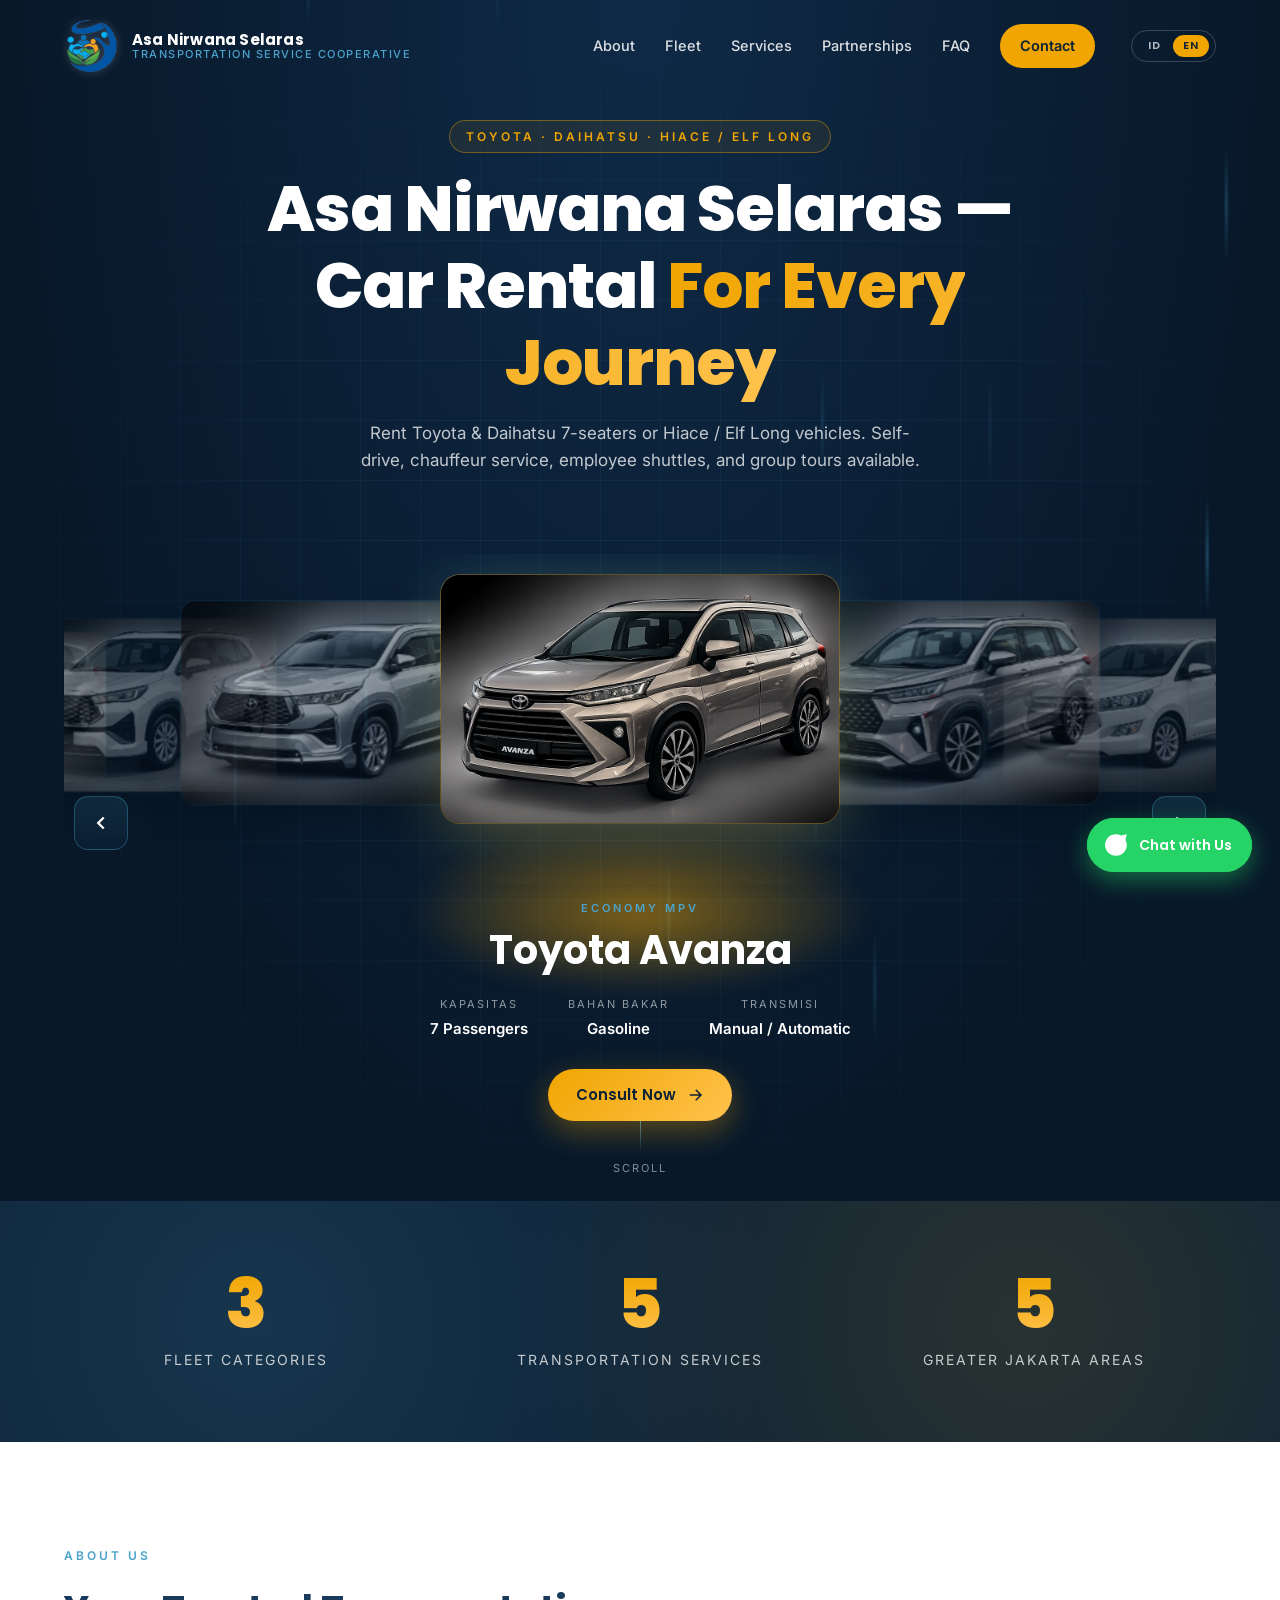
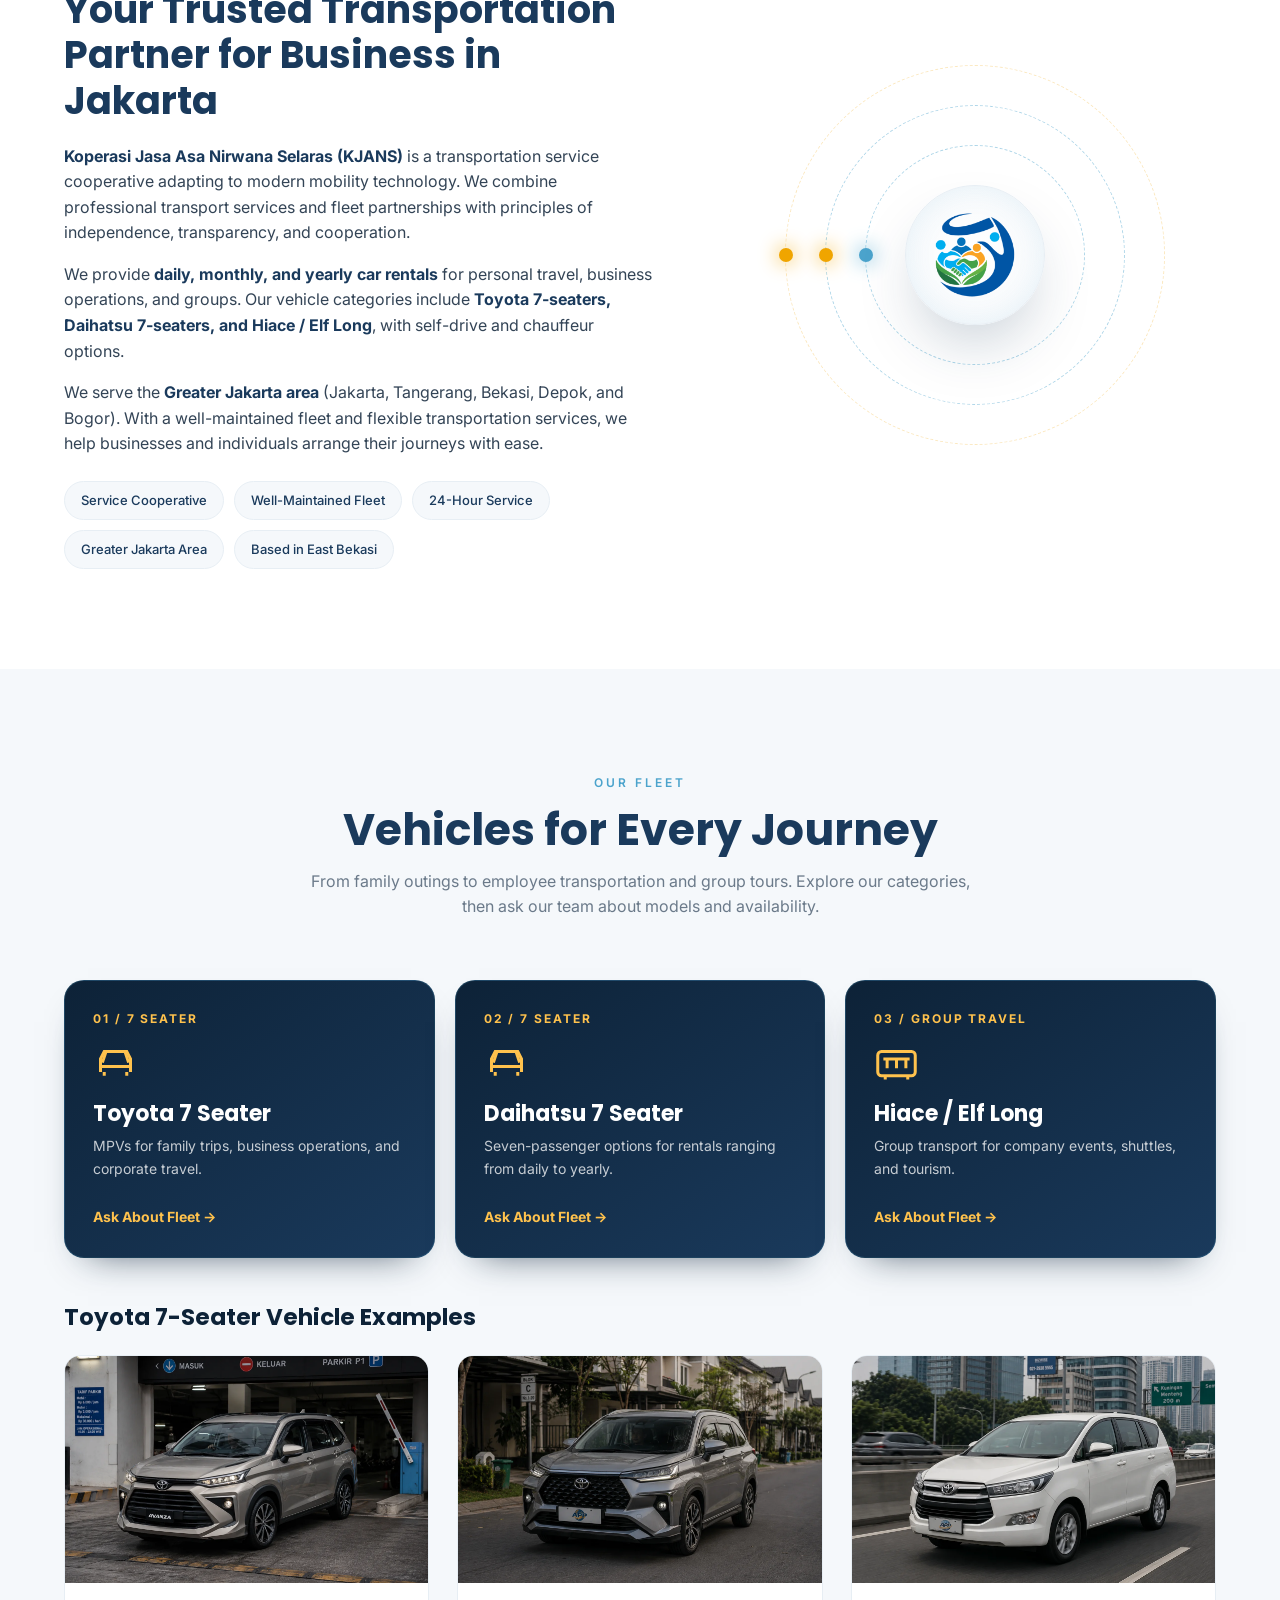
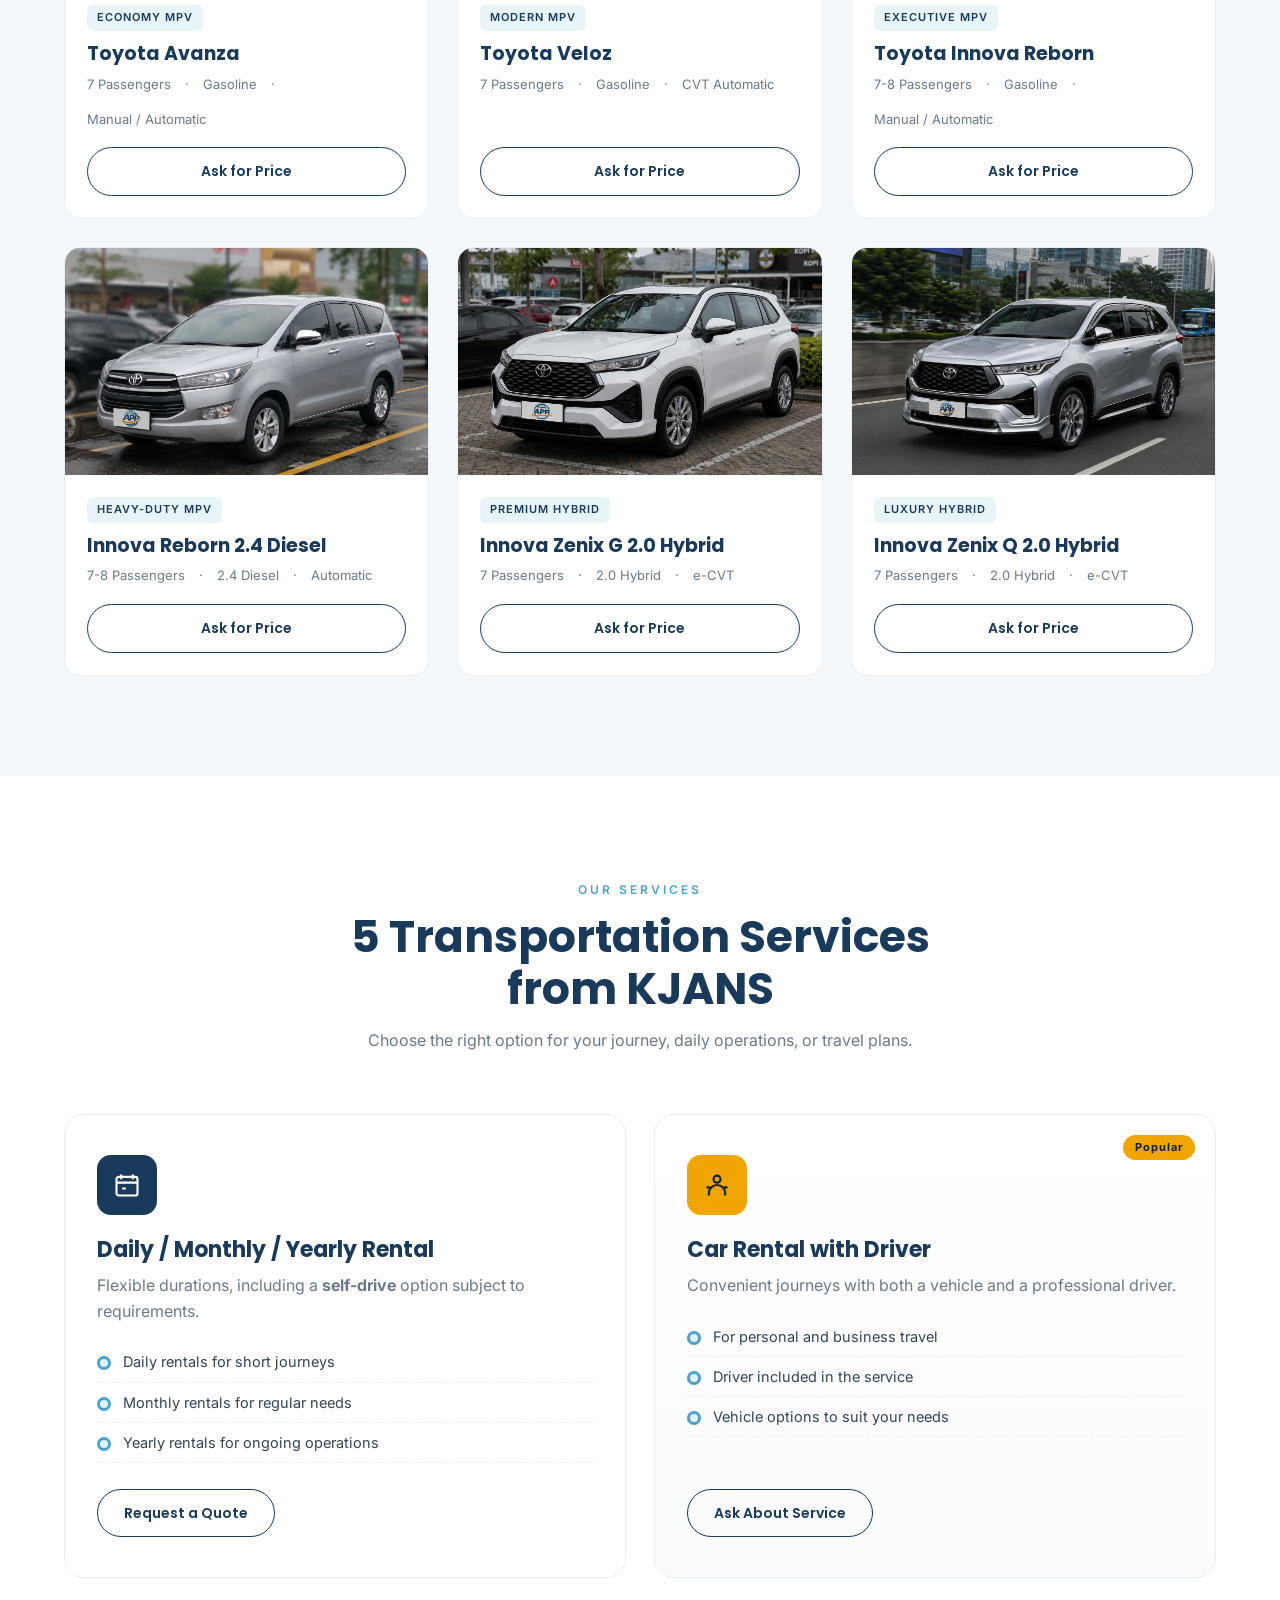
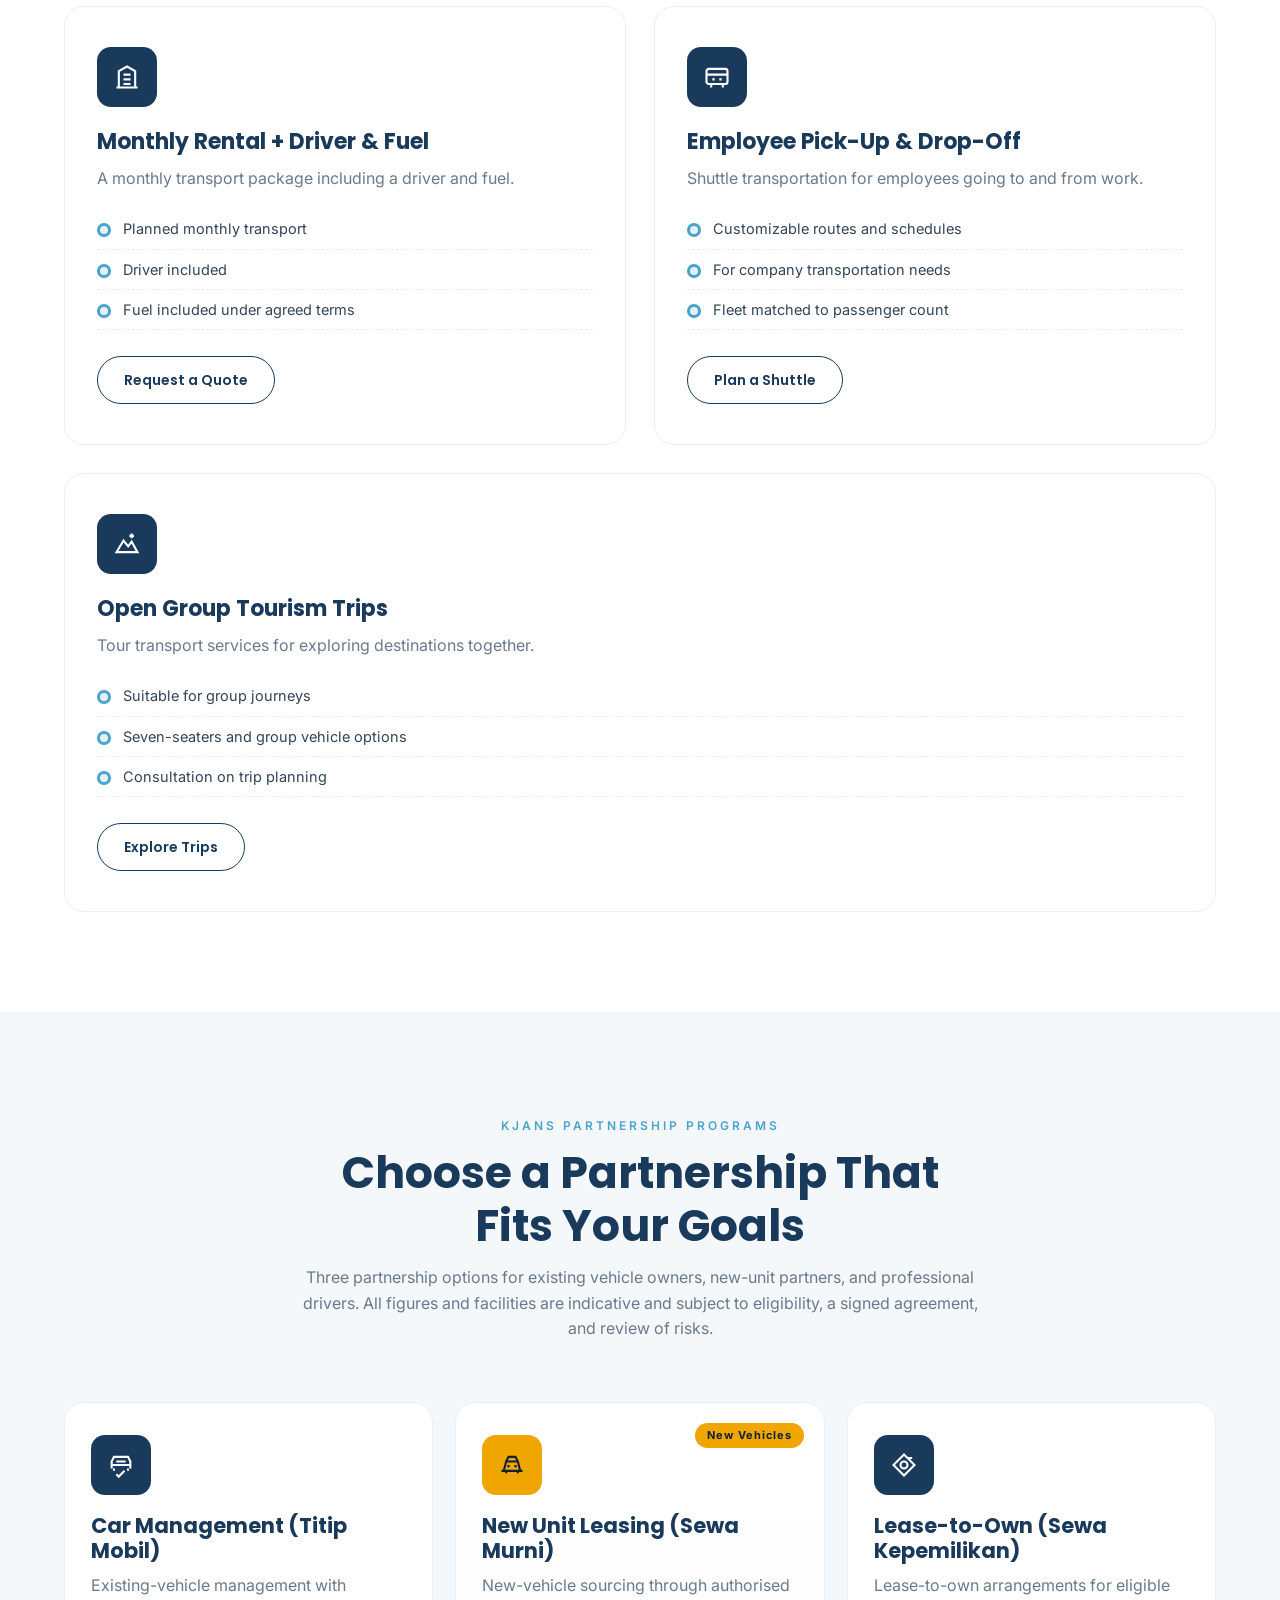
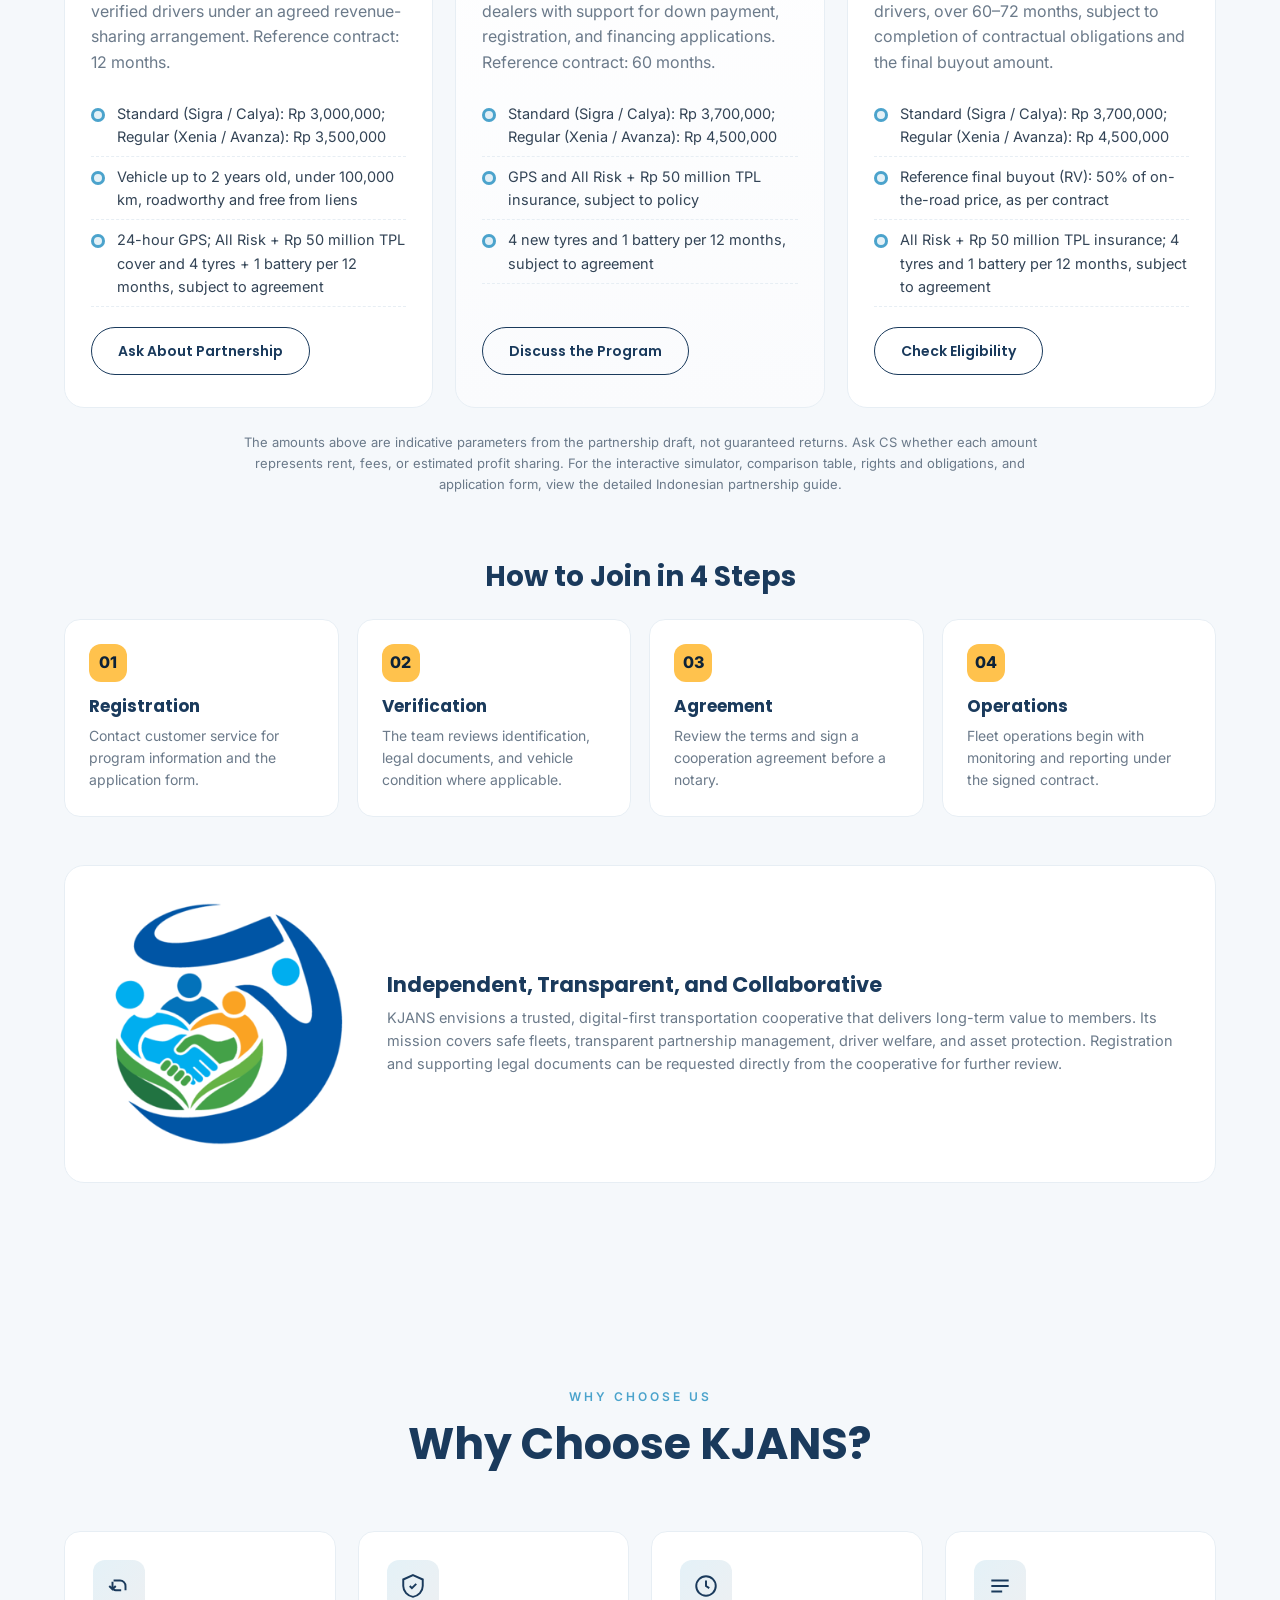
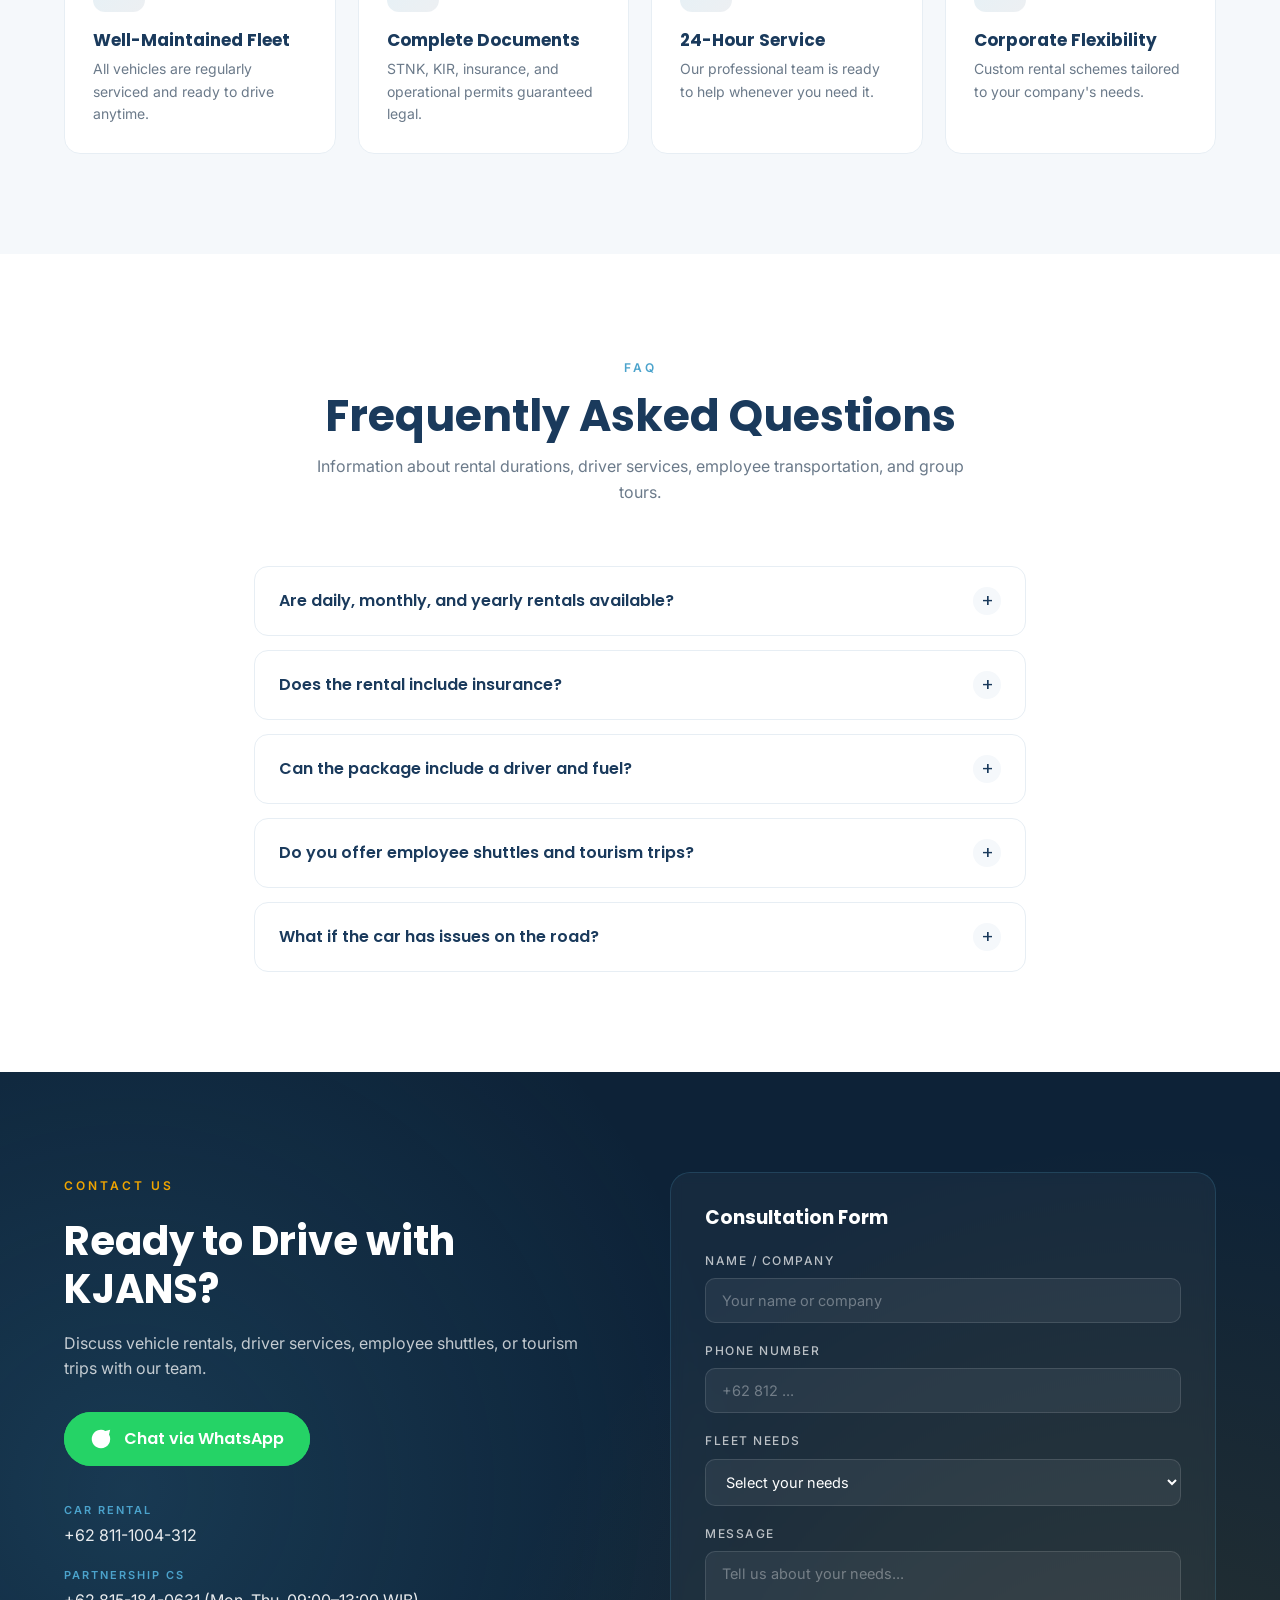
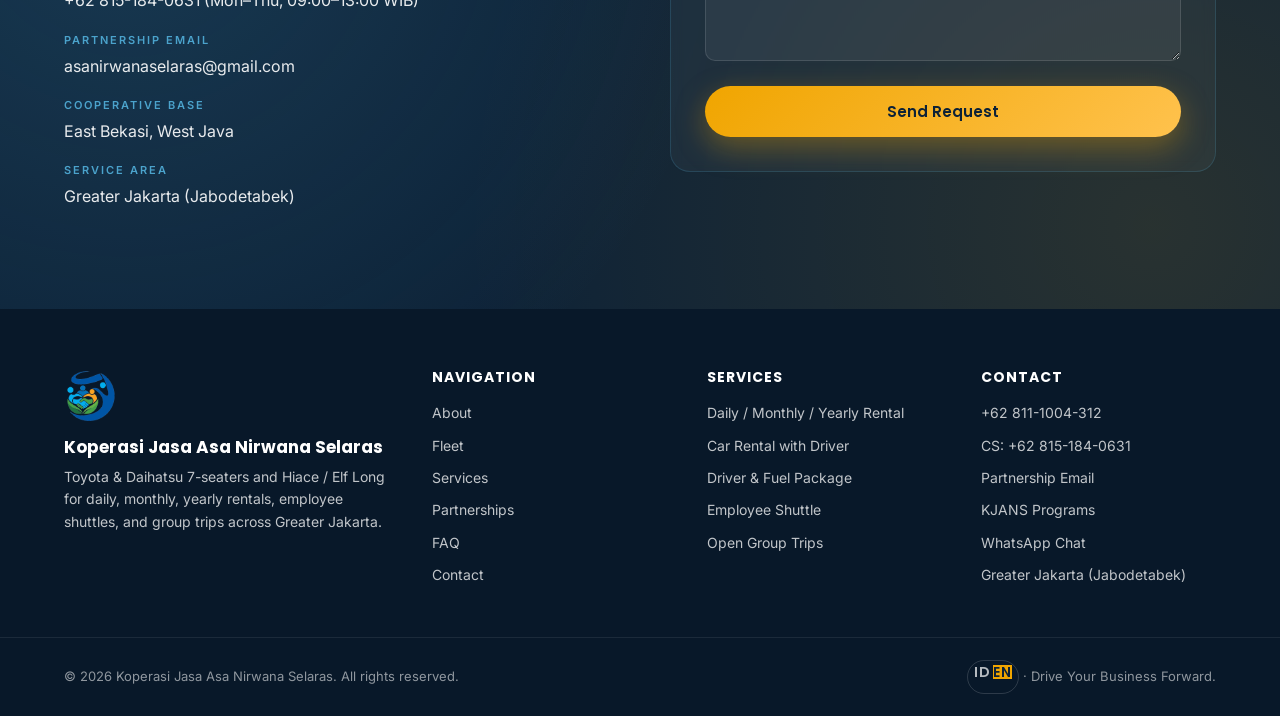
==== en/index.html @ 6e885035 "Route all KJANS WhatsApp actions to 08111004312" ====
<!doctype html>
<html lang="en">
<head>
  <meta charset="UTF-8" />
  <meta name="viewport" content="width=device-width, initial-scale=1.0" />
  <meta name="theme-color" content="#0D2237" />
  <meta name="robots" content="index, follow, max-image-preview:large, max-snippet:-1" />
  <meta name="googlebot" content="index, follow" />
  <meta name="author" content="Koperasi Jasa Asa Nirwana Selaras" />
  <meta name="keywords" content="Jakarta car rental, Toyota 7 seater rental, Daihatsu 7 seater rental, Hiace rental, Elf Long rental, daily rental, monthly rental, annual rental, self drive car rental, car with driver, driver and fuel package, employee shuttle, group tourism trips, corporate car rental, Koperasi Jasa Asa Nirwana Selaras" />
  <meta name="description" content="Koperasi Jasa Asa Nirwana Selaras (KJANS): Toyota, Daihatsu, Hiace / Elf Long rentals across Greater Jakarta and vehicle partnerships including Car Management, New Unit Leasing, and Lease-to-Own." />
  <meta name="geo.region" content="ID-JB" />
  <link rel="canonical" href="https://asanirwanaselaras.com/en/" />
  <link rel="alternate" hreflang="id" href="https://asanirwanaselaras.com/" />
  <link rel="alternate" hreflang="en" href="https://asanirwanaselaras.com/en/" />
  <link rel="alternate" hreflang="x-default" href="https://asanirwanaselaras.com/" />
  <title>Asa Nirwana Selaras | Toyota, Daihatsu, Hiace &amp; Elf Rental</title>

  <meta property="og:title" content="Asa Nirwana Selaras | Toyota, Daihatsu, Hiace &amp; Elf Rental" />
  <meta property="og:description" content="7-seater and group transport rentals. Daily, monthly, yearly, self-drive, with a driver, fuel packages, employee shuttles, and open group tourism trips." />
  <meta property="og:image" content="https://asanirwanaselaras.com/images/og-asa-nirwana-selaras.jpg" />
  <meta property="og:image:secure_url" content="https://asanirwanaselaras.com/images/og-asa-nirwana-selaras.jpg" />
  <meta property="og:image:type" content="image/jpeg" />
  <meta property="og:image:width" content="1200" />
  <meta property="og:image:height" content="630" />
  <meta property="og:image:alt" content="Corporate Car Rental Jakarta - Koperasi Jasa Asa Nirwana Selaras" />
  <meta property="og:url" content="https://asanirwanaselaras.com/en/" />
  <meta property="og:type" content="website" />
  <meta property="og:locale" content="en_US" />
  <meta property="og:locale:alternate" content="id_ID" />
  <meta property="og:site_name" content="Asa Nirwana Selaras" />

  <meta name="twitter:card" content="summary_large_image" />
  <meta name="twitter:title" content="Asa Nirwana Selaras | Toyota, Daihatsu, Hiace &amp; Elf Rental" />
  <meta name="twitter:description" content="Daily, monthly, yearly car rentals, self-drive, driver and fuel packages, employee shuttle, and group tourism trips." />
  <meta name="twitter:image" content="https://asanirwanaselaras.com/images/og-asa-nirwana-selaras.jpg" />
  <meta name="twitter:image:alt" content="Corporate Car Rental Jakarta - Koperasi Jasa Asa Nirwana Selaras" />

  <link rel="icon" type="image/x-icon" href="/favicon.ico?v=2" />
  <link rel="icon" type="image/png" sizes="64x64" href="/images/karansa-favicon.png?v=2" />
  <link rel="apple-touch-icon" sizes="180x180" href="/images/karansa-touch-icon.png?v=2" />
  <link rel="preconnect" href="https://fonts.googleapis.com" />
  <link rel="preconnect" href="https://fonts.gstatic.com" crossorigin />
  <link rel="stylesheet" href="https://fonts.googleapis.com/css2?family=Poppins:wght@500;600;700;800&family=Inter:wght@400;500;600&display=swap" />
  <link rel="stylesheet" href="/vendor/swiper-bundle.min.css" />
  <link rel="stylesheet" href="/vendor/aos.css" />

  <script type="application/ld+json">
  {
    "@context": "https://schema.org",
    "@graph": [
      {
        "@type": ["AutomotiveBusiness", "LocalBusiness"],
        "@id": "https://asanirwanaselaras.com/#organization",
        "name": "Koperasi Jasa Asa Nirwana Selaras",
        "alternateName": "KJANS",
        "description": "Toyota and Daihatsu 7-seater, Hiace / Elf Long rentals in Jakarta. Daily, monthly, yearly, self-drive, with a driver, driver and fuel packages, employee shuttles, and tourism trips.",
        "url": "https://asanirwanaselaras.com/en/",
        "logo": "https://asanirwanaselaras.com/images/karansa-symbol.webp",
        "image": "https://asanirwanaselaras.com/images/og-asa-nirwana-selaras.jpg",
        "telephone": "+62-852-2200-5585",
        "priceRange": "$$",
        "currenciesAccepted": "IDR",
        "paymentAccepted": "Cash, Bank Transfer, QRIS",
        "openingHoursSpecification": {
          "@type": "OpeningHoursSpecification",
          "dayOfWeek": ["Monday","Tuesday","Wednesday","Thursday","Friday","Saturday","Sunday"],
          "opens": "00:00",
          "closes": "23:59"
        },
        "areaServed": [
          { "@type": "City", "name": "Jakarta" },
          { "@type": "City", "name": "Tangerang" },
          { "@type": "City", "name": "Bekasi" },
          { "@type": "City", "name": "Depok" },
          { "@type": "City", "name": "Bogor" }
        ],
        "contactPoint": {
          "@type": "ContactPoint",
          "telephone": "+62-852-2200-5585",
          "contactType": "customer service",
          "areaServed": "ID",
          "availableLanguage": ["Indonesian", "English"]
        }
      },
      {
        "@type": "Organization",
        "@id": "https://asanirwanaselaras.com/#org",
        "name": "Koperasi Jasa Asa Nirwana Selaras",
        "legalName": "Koperasi Jasa Asa Nirwana Selaras",
        "url": "https://asanirwanaselaras.com/en/",
        "logo": "https://asanirwanaselaras.com/images/karansa-symbol.webp",
        "email": "asanirwanaselaras@gmail.com",
        "address": { "@type": "PostalAddress", "addressLocality": "East Bekasi", "addressRegion": "West Java", "addressCountry": "ID" },
        "contactPoint": {
          "@type": "ContactPoint",
          "telephone": "+62-852-2200-5585",
          "contactType": "sales",
          "areaServed": "ID"
        },
        "department": { "@type": "Organization", "name": "KJANS Partnerships", "email": "asanirwanaselaras@gmail.com", "telephone": "+62-815-184-0631" }
      },
      {
        "@type": "WebSite",
        "@id": "https://asanirwanaselaras.com/#website",
        "url": "https://asanirwanaselaras.com/en/",
        "name": "Asa Nirwana Selaras",
        "inLanguage": "en-US",
        "publisher": { "@id": "https://asanirwanaselaras.com/#organization" }
      },
      {
        "@type": "Service",
        "serviceType": "Self-Drive Car Rental",
        "provider": { "@id": "https://asanirwanaselaras.com/#organization" },
        "areaServed": { "@type": "City", "name": "Jakarta" },
        "description": "Daily, monthly, and annual car rental with self-drive options subject to requirements.",
        "name": "Daily, Monthly & Annual Car Rental"
      },
      {
        "@type": "Service",
        "serviceType": "Chauffeured Car Rental",
        "provider": { "@id": "https://asanirwanaselaras.com/#organization" },
        "areaServed": { "@type": "City", "name": "Jakarta" },
        "description": "Car rental with a driver for personal and business travel.",
        "name": "Car Rental with Driver"
      },
      {
        "@type": "Service",
        "serviceType": "Monthly Car Rental with Driver and Fuel",
        "provider": { "@id": "https://asanirwanaselaras.com/#organization" },
        "areaServed": { "@type": "City", "name": "Jakarta" },
        "description": "Monthly rental package including a driver and fuel under agreed terms.",
        "name": "Monthly Driver & Fuel Package"
      },
      {
        "@type": "Service",
        "serviceType": "Employee Shuttle Service",
        "provider": { "@id": "https://asanirwanaselaras.com/#organization" },
        "areaServed": { "@type": "City", "name": "Jakarta" },
        "description": "Staff pick-up and drop-off transportation with adjustable routes and schedules.",
        "name": "Employee Pick-Up & Drop-Off"
      },
      {
        "@type": "Service",
        "serviceType": "Open Group Tourism Trips",
        "provider": { "@id": "https://asanirwanaselaras.com/#organization" },
        "areaServed": { "@type": "City", "name": "Jakarta" },
        "description": "Group tourism transportation with vehicle choices based on travel needs.",
        "name": "Open Group Tourism Trips"
      },
      {
        "@type": "FAQPage",
        "mainEntity": [
          {
            "@type": "Question",
            "name": "Are daily, monthly, and annual rental options available?",
            "acceptedAnswer": {
              "@type": "Answer",
              "text": "Yes. KJANS provides daily, monthly, and annual rentals. Self-drive options are subject to eligibility and vehicle availability."
            }
          },
          {
            "@type": "Question",
            "name": "Does the rental include insurance?",
            "acceptedAnswer": {
              "@type": "Answer",
              "text": "Yes, the entire fleet is protected by vehicle insurance as per standard. Coverage details can be customized in the contract."
            }
          },
          {
            "@type": "Question",
            "name": "Do you offer packages with a driver and fuel?",
            "acceptedAnswer": {
              "@type": "Answer",
              "text": "We offer car rentals with a driver and monthly packages with a driver and fuel. Package details are agreed upon during consultation."
            }
          },
          {
            "@type": "Question",
            "name": "Do you provide employee shuttles and tourism trips?",
            "acceptedAnswer": {
              "@type": "Answer",
              "text": "Yes. We provide employee pick-up and drop-off and open group tourism trips with Toyota, Daihatsu 7-seaters, and Hiace / Elf Long options."
            }
          },
          {
            "@type": "Question",
            "name": "What if the car has issues on the road?",
            "acceptedAnswer": {
              "@type": "Answer",
              "text": "Our 24-hour support team is ready to help. Replacement units are available to minimize operational downtime."
            }
          }
        ]
      }
    ]
  }
  </script>
  <style>
    :root {
      --navy: #1A3A5C;
      --navy-dark: #0D2237;
      --navy-deep: #081829;
      --sky: #4BA3CC;
      --gold: #F0A500;
      --gold-soft: #FFC24D;
      --white: #FFFFFF;
      --gray-50: #F5F8FB;
      --gray-100: #E7EEF4;
      --gray-300: #B9C6D3;
      --gray-500: #6B7A8A;
      --gray-700: #334456;
      --radius: 16px;
      --shadow: 0 10px 30px -10px rgba(13, 34, 55, .18);
      --max: 1200px;
    }

    * {
      box-sizing: border-box;
      margin: 0;
      padding: 0
    }

    html {
      scroll-behavior: smooth
    }

    body {
      font-family: 'Inter', system-ui, sans-serif;
      color: var(--gray-700);
      background: var(--white);
      line-height: 1.6;
      -webkit-font-smoothing: antialiased;
      overflow-x: hidden;
    }

    img {
      max-width: 100%;
      display: block
    }

    a {
      color: inherit;
      text-decoration: none
    }

    button {
      font-family: inherit;
      border: none;
      background: none;
      cursor: pointer;
      color: inherit
    }

    h1,
    h2,
    h3,
    h4,
    h5 {
      font-family: 'Poppins', sans-serif;
      color: var(--navy);
      line-height: 1.2;
      font-weight: 700
    }

    .container {
      max-width: var(--max);
      margin: 0 auto;
      padding: 0 24px;
      width: 100%
    }

    /* NAV */
    .navbar {
      position: fixed;
      top: 0;
      left: 0;
      right: 0;
      z-index: 100;
      padding: 18px 0;
      transition: all .4s ease;
      background: transparent;
    }

    .navbar.scrolled {
      background: rgba(13, 34, 55, .85);
      backdrop-filter: blur(14px);
      -webkit-backdrop-filter: blur(14px);
      padding: 10px 0;
      box-shadow: 0 4px 20px rgba(0, 0, 0, .15);
    }

    .nav-inner {
      display: flex;
      align-items: center;
      justify-content: space-between;
      gap: 24px
    }

    .brand {
      display: flex;
      align-items: center;
      gap: 12px;
      color: #fff
    }

    .brand img {
      width: 56px;
      height: 56px;
      object-fit: contain;
      background: transparent;
      border-radius: 0;
      padding: 0;
      filter: drop-shadow(0 0 5px rgba(255, 255, 255, .2))
    }

    .brand-text {
      display: flex;
      flex-direction: column;
      line-height: 1.1
    }

    .brand-name {
      font-family: 'Poppins';
      font-weight: 700;
      color: #fff;
      font-size: 15px;
      letter-spacing: .2px
    }

    .brand-tag {
      font-size: 11px;
      color: var(--sky);
      letter-spacing: 1.5px;
      text-transform: uppercase;
      font-weight: 500
    }

    .nav-links {
      display: flex;
      align-items: center;
      gap: 30px
    }

    .nav-links a {
      color: rgba(255, 255, 255, .85);
      font-weight: 500;
      font-size: 14.5px;
      position: relative;
      padding: 6px 0;
      transition: color .25s
    }

    .nav-links a:hover {
      color: var(--gold)
    }

    .nav-links a::after {
      content: '';
      position: absolute;
      left: 0;
      bottom: 0;
      height: 2px;
      width: 0;
      background: var(--gold);
      transition: width .3s
    }

    .nav-links a:hover::after {
      width: 100%
    }

    .nav-links .nav-cta {
      background: var(--gold);
      color: var(--navy-dark);
      padding: 10px 20px;
      border-radius: 999px;
      font-weight: 600
    }

    .nav-links .nav-cta:hover {
      background: var(--gold-soft);
      color: var(--navy-dark)
    }

    .nav-links .nav-cta::after {
      display: none
    }

    .hamburger {
      display: none;
      flex-direction: column;
      gap: 5px;
      padding: 8px
    }

    .hamburger span {
      width: 24px;
      height: 2px;
      background: #fff;
      border-radius: 2px;
      transition: .3s
    }

    .hamburger.open span:nth-child(1) {
      transform: translateY(7px) rotate(45deg)
    }

    .hamburger.open span:nth-child(2) {
      opacity: 0
    }

    .hamburger.open span:nth-child(3) {
      transform: translateY(-7px) rotate(-45deg)
    }

    /* HERO */
    .hero {
      min-height: 100vh;
      background: radial-gradient(ellipse at top, #0F2A47 0%, var(--navy-deep) 70%);
      color: #fff;
      position: relative;
      overflow: hidden;
      padding: 120px 0 80px;
      display: flex;
      align-items: center;
    }

    .hero-grid-bg {
      position: absolute;
      inset: 0;
      background-image:
        linear-gradient(rgba(75, 163, 204, .08) 1px, transparent 1px),
        linear-gradient(90deg, rgba(75, 163, 204, .08) 1px, transparent 1px);
      background-size: 60px 60px;
      mask-image: radial-gradient(ellipse at center, #000 30%, transparent 80%);
      -webkit-mask-image: radial-gradient(ellipse at center, #000 30%, transparent 80%);
    }

    .hero-streaks {
      position: absolute;
      inset: 0;
      pointer-events: none;
      overflow: hidden
    }

    .streak {
      position: absolute;
      width: 2px;
      height: 120px;
      background: linear-gradient(to bottom, transparent, var(--sky), transparent);
      filter: blur(1px);
      opacity: .5;
    }

    .hero-content {
      position: relative;
      z-index: 2;
      width: 100%
    }

    .hero-heading {
      text-align: center;
      max-width: 780px;
      margin: 0 auto 50px
    }

    .eyebrow {
      display: inline-block;
      font-size: 12px;
      letter-spacing: 3px;
      color: var(--gold);
      font-weight: 600;
      margin-bottom: 18px;
      padding: 6px 16px;
      border: 1px solid rgba(240, 165, 0, .4);
      border-radius: 999px;
      background: rgba(240, 165, 0, .08)
    }

    .hero h1 {
      color: #fff;
      font-size: clamp(36px, 6vw, 64px);
      font-weight: 800;
      letter-spacing: -1px;
      margin-bottom: 18px
    }

    .hero h1 .gold {
      background: linear-gradient(90deg, var(--gold), var(--gold-soft));
      -webkit-background-clip: text;
      background-clip: text;
      color: transparent;
    }

    .hero-sub {
      color: rgba(255, 255, 255, .75);
      font-size: 17px;
      max-width: 580px;
      margin: 0 auto
    }

    .car-selector {
      position: relative;
      padding: 30px 0 0
    }

    .car-glow {
      position: absolute;
      bottom: 20%;
      left: 50%;
      transform: translateX(-50%);
      width: 520px;
      height: 180px;
      pointer-events: none;
      z-index: 1;
      background: radial-gradient(ellipse, rgba(240, 165, 0, .55) 0%, rgba(240, 165, 0, 0) 65%);
      filter: blur(14px);
    }

    .carSwiper {
      max-width: 100%;
      padding: 20px 0 60px;
      position: relative;
      z-index: 2
    }

    .carSwiper .swiper-slide {
      width: 400px;
      display: flex;
      align-items: center;
      justify-content: center;
      transition: all .5s ease;
      opacity: .35;
      transform: scale(.78);
    }

    .carSwiper .swiper-slide-active {
      opacity: 1;
      transform: scale(1)
    }

    .carSwiper .swiper-slide-prev,
    .carSwiper .swiper-slide-next {
      opacity: .55;
      transform: scale(.86)
    }

    .car-card {
      width: 100%;
      aspect-ratio: 16/10;
      border-radius: 20px;
      overflow: hidden;
      position: relative;
      background: linear-gradient(160deg, rgba(75, 163, 204, .12), rgba(13, 34, 55, .4));
      border: 1px solid rgba(75, 163, 204, .18);
      box-shadow: 0 30px 60px -20px rgba(0, 0, 0, .5);
    }

    .car-card img {
      width: 100%;
      height: 100%;
      object-fit: cover;
      object-position: center;
      transition: transform .8s ease
    }

    .swiper-slide-active .car-card {
      border: 1px solid rgba(240, 165, 0, .35);
      box-shadow: 0 30px 80px -15px rgba(240, 165, 0, .3), 0 0 60px rgba(75, 163, 204, .2);
    }

    .swiper-slide-active .car-card img {
      transform: scale(1.03)
    }

    .game-btn {
      position: absolute;
      top: 50%;
      z-index: 5;
      transform: translateY(-50%);
      width: 54px;
      height: 54px;
      border-radius: 14px;
      background: linear-gradient(180deg, rgba(75, 163, 204, .15), rgba(13, 34, 55, .6));
      border: 1px solid rgba(75, 163, 204, .35);
      color: #fff;
      display: flex;
      align-items: center;
      justify-content: center;
      backdrop-filter: blur(8px);
      transition: all .25s;
    }

    .game-btn:hover {
      background: var(--gold);
      color: var(--navy-dark);
      border-color: var(--gold);
      transform: translateY(-50%) scale(1.08);
      box-shadow: 0 10px 30px rgba(240, 165, 0, .4);
    }

    .game-btn svg {
      width: 22px;
      height: 22px
    }

    .game-prev {
      left: 10px
    }

    .game-next {
      right: 10px
    }

    .car-info {
      text-align: center;
      max-width: 640px;
      margin: 10px auto 0;
      position: relative;
      z-index: 3
    }

    .car-class {
      display: inline-block;
      font-size: 11px;
      letter-spacing: 3px;
      color: var(--sky);
      font-weight: 600;
      margin-bottom: 8px;
      text-transform: uppercase
    }

    .car-name {
      color: #fff;
      font-size: clamp(26px, 4vw, 40px);
      font-weight: 700;
      margin-bottom: 22px
    }

    .car-specs {
      display: flex;
      justify-content: center;
      gap: 40px;
      margin-bottom: 28px;
      flex-wrap: wrap
    }

    .spec {
      display: flex;
      flex-direction: column;
      align-items: center;
      gap: 4px
    }

    .spec span {
      font-size: 11px;
      color: rgba(255, 255, 255, .55);
      letter-spacing: 2px;
      text-transform: uppercase
    }

    .spec strong {
      color: #fff;
      font-size: 15px;
      font-weight: 600
    }

    .btn-primary {
      display: inline-flex;
      align-items: center;
      gap: 10px;
      background: linear-gradient(135deg, var(--gold), var(--gold-soft));
      color: var(--navy-dark);
      padding: 14px 28px;
      border-radius: 999px;
      font-weight: 600;
      font-size: 15px;
      transition: all .3s;
      box-shadow: 0 10px 30px rgba(240, 165, 0, .35);
      font-family: 'Poppins';
    }

    .btn-primary svg {
      width: 18px;
      height: 18px
    }

    .btn-primary:hover {
      transform: translateY(-2px) scale(1.02);
      box-shadow: 0 15px 40px rgba(240, 165, 0, .55)
    }

    .btn-primary.wide {
      width: 100%;
      justify-content: center
    }

    .btn-outline {
      display: inline-block;
      padding: 12px 26px;
      border: 1.5px solid var(--navy);
      color: var(--navy);
      border-radius: 999px;
      font-weight: 600;
      transition: all .3s;
      font-family: 'Poppins';
      font-size: 14px;
    }

    .btn-outline:hover {
      background: var(--navy);
      color: #fff
    }

    .scroll-hint {
      position: absolute;
      bottom: 24px;
      left: 50%;
      transform: translateX(-50%);
      color: rgba(255, 255, 255, .5);
      font-size: 11px;
      letter-spacing: 2px;
      display: flex;
      flex-direction: column;
      align-items: center;
      gap: 8px;
      text-transform: uppercase;
    }

    .scroll-hint span {
      width: 1px;
      height: 40px;
      background: linear-gradient(to bottom, var(--sky), transparent);
      animation: scrollDown 2s infinite;
    }

    @keyframes scrollDown {
      0% {
        opacity: 0;
        transform: scaleY(0);
        transform-origin: top
      }
      50% {
        opacity: 1;
        transform: scaleY(1);
        transform-origin: top
      }
      100% {
        opacity: 0;
        transform: scaleY(0);
        transform-origin: bottom
      }
    }

    /* SECTIONS */
    .section {
      padding: 100px 0;
      position: relative
    }

    .section-head {
      text-align: center;
      max-width: 680px;
      margin: 0 auto 60px
    }

    .section-eyebrow {
      display: inline-block;
      font-size: 12px;
      letter-spacing: 3px;
      color: var(--sky);
      font-weight: 600;
      text-transform: uppercase;
      margin-bottom: 12px
    }

    .section-eyebrow.light {
      color: var(--gold)
    }

    .section-head h2 {
      font-size: clamp(28px, 4vw, 44px);
      margin-bottom: 12px
    }

    .section-head p {
      color: var(--gray-500);
      font-size: 16px
    }

    /* STATS */
    .stats {
      background: var(--navy-dark);
      color: #fff;
      padding: 70px 0;
      position: relative;
      overflow: hidden
    }

    .stats::before {
      content: '';
      position: absolute;
      inset: 0;
      background: radial-gradient(circle at 20% 50%, rgba(75, 163, 204, .15), transparent 50%),
        radial-gradient(circle at 80% 50%, rgba(240, 165, 0, .12), transparent 50%);
    }

    .stats-grid {
      display: grid;
      grid-template-columns: repeat(3, 1fr);
      gap: 30px;
      position: relative;
      z-index: 1;
      text-align: center
    }

    .stat-num {
      font-family: 'Poppins';
      font-weight: 800;
      font-size: clamp(42px, 6vw, 68px);
      line-height: 1;
      background: linear-gradient(180deg, var(--gold), var(--gold-soft));
      -webkit-background-clip: text;
      background-clip: text;
      color: transparent;
    }

    .stat-label {
      color: rgba(255, 255, 255, .75);
      margin-top: 10px;
      font-size: 14px;
      letter-spacing: 2px;
      text-transform: uppercase
    }

    /* ABOUT */
    .about-grid {
      display: grid;
      grid-template-columns: 1.1fr .9fr;
      gap: 80px;
      align-items: center
    }

    .about-text h2 {
      font-size: clamp(26px, 3.4vw, 38px);
      margin: 10px 0 20px
    }

    .about-text p {
      margin-bottom: 16px;
      color: var(--gray-700)
    }

    .about-text strong {
      color: var(--navy)
    }

    .about-badges {
      display: flex;
      flex-wrap: wrap;
      gap: 10px;
      margin-top: 24px
    }

    .about-badges span {
      padding: 8px 16px;
      border-radius: 999px;
      background: var(--gray-50);
      border: 1px solid var(--gray-100);
      font-size: 13px;
      font-weight: 500;
      color: var(--navy)
    }

    .about-visual {
      display: flex;
      justify-content: center;
      align-items: center
    }

    .orbit {
      position: relative;
      width: 380px;
      height: 380px;
      max-width: 100%;
      display: flex;
      align-items: center;
      justify-content: center
    }

    .orbit-core {
      width: 140px;
      height: 140px;
      border-radius: 50%;
      background: radial-gradient(circle, #fff, var(--gray-50));
      border: 1px solid var(--gray-100);
      box-shadow: 0 30px 60px -15px rgba(26, 58, 92, .25), inset 0 0 30px rgba(75, 163, 204, .1);
      display: flex;
      align-items: center;
      justify-content: center;
      z-index: 3;
      position: relative;
    }

    .orbit-core img {
      width: 90px
    }

    .orbit-ring {
      position: absolute;
      border: 1.5px dashed rgba(75, 163, 204, .45);
      border-radius: 50%;
      animation: spin linear infinite
    }

    .orbit-ring span {
      position: absolute;
      width: 14px;
      height: 14px;
      border-radius: 50%;
      background: var(--gold);
      box-shadow: 0 0 20px var(--gold);
      top: 50%;
      left: -7px;
      transform: translateY(-50%);
    }

    .ring-1 {
      width: 220px;
      height: 220px;
      animation-duration: 18s
    }

    .ring-1 span {
      background: var(--sky);
      box-shadow: 0 0 20px var(--sky)
    }

    .ring-2 {
      width: 300px;
      height: 300px;
      animation-duration: 28s;
      animation-direction: reverse
    }

    .ring-3 {
      width: 380px;
      height: 380px;
      animation-duration: 40s;
      border-color: rgba(240, 165, 0, .25)
    }

    .ring-3 span {
      background: var(--gold)
    }

    @keyframes spin {
      to {
        transform: rotate(360deg)
      }
    }

    /* FLEET */
    .fleet {
      background: var(--gray-50)
    }

    .fleet-grid {
      display: grid;
      grid-template-columns: repeat(3, 1fr);
      gap: 28px
    }

    .fleet-category-grid {
      display: grid;
      grid-template-columns: repeat(3, minmax(0, 1fr));
      gap: 20px;
      margin: 0 0 46px;
    }

    .fleet-category-card {
      background: linear-gradient(145deg, var(--navy-dark), var(--navy));
      border: 1px solid rgba(75, 163, 204, .2);
      border-radius: 20px;
      color: #fff;
      padding: 28px;
      display: flex;
      flex-direction: column;
      min-height: 278px;
      box-shadow: 0 18px 36px -24px rgba(13, 34, 55, .8);
      transition: transform .3s ease, box-shadow .3s ease;
    }

    .fleet-category-card:hover {
      transform: translateY(-5px);
      box-shadow: 0 22px 40px -20px rgba(13, 34, 55, .55);
    }

    .fleet-category-card .category-number {
      color: var(--gold-soft);
      font-size: 12px;
      letter-spacing: .16em;
      font-weight: 700;
      margin-bottom: 14px;
    }

    .fleet-category-card .category-icon {
      width: 45px;
      height: 45px;
      margin-bottom: 14px;
      color: var(--gold-soft);
    }

    .fleet-category-card h3 { color: #fff; font-size: 22px; margin-bottom: 8px; }
    .fleet-category-card p { color: rgba(255,255,255,.76); font-size: 14px; line-height: 1.6; margin-bottom: 20px; }
    .fleet-category-card a { color: var(--gold-soft); font-weight: 700; font-size: 14px; margin-top: auto; width: fit-content; }
    .fleet-category-card a:hover { color: #fff; }
    .fleet-subtitle { margin: 0 0 24px; font-size: 23px; color: var(--navy-dark); }

    .fleet-card {
      background: #fff;
      border-radius: var(--radius);
      overflow: hidden;
      border: 1px solid var(--gray-100);
      transition: all .4s ease;
      display: flex;
      flex-direction: column;
    }

    .fleet-card:hover {
      transform: translateY(-6px);
      box-shadow: 0 25px 50px -15px rgba(26, 58, 92, .2), 0 0 0 2px rgba(240, 165, 0, .5);
      border-color: transparent;
    }

    .fleet-img {
      aspect-ratio: 16/10;
      overflow: hidden;
      background: var(--gray-100)
    }

    .fleet-img img {
      width: 100%;
      height: 100%;
      object-fit: cover;
      transition: transform .6s
    }

    .fleet-card:hover .fleet-img img {
      transform: scale(1.08)
    }

    .fleet-body {
      padding: 22px;
      display: flex;
      flex-direction: column;
      flex: 1
    }

    .fleet-body h3 {
      font-size: 19px;
      margin-bottom: 8px
    }

    .fleet-chip {
      display: inline-block;
      padding: 4px 10px;
      border-radius: 6px;
      background: rgba(75, 163, 204, .12);
      color: var(--navy);
      font-size: 11px;
      font-weight: 600;
      letter-spacing: 1px;
      margin-bottom: 12px;
      text-transform: uppercase;
      width: fit-content;
    }

    .fleet-specs {
      display: flex;
      gap: 14px;
      color: var(--gray-500);
      font-size: 13px;
      margin-bottom: 18px;
      flex-wrap: wrap
    }

    .fleet-specs span {
      display: flex;
      align-items: center;
      gap: 4px
    }

    .fleet-card .btn-outline {
      margin-top: auto;
      text-align: center
    }

    /* SCHEMES */
    .scheme-grid {
      display: grid;
      grid-template-columns: repeat(2, 1fr);
      gap: 28px
    }

    .scheme-card {
      position: relative;
      background: #fff;
      padding: 40px 32px;
      border-radius: 20px;
      border: 1px solid var(--gray-100);
      transition: all .35s;
      overflow: hidden;
      display: flex;
      flex-direction: column;
    }

    .scheme-card:last-child { grid-column: 1 / -1; }
    .scheme-card .btn-outline { margin-top: auto; align-self: flex-start; }

    .scheme-card::before {
      content: '';
      position: absolute;
      inset: -1px;
      border-radius: 20px;
      padding: 1.5px;
      background: linear-gradient(135deg, var(--sky), var(--gold));
      -webkit-mask: linear-gradient(#fff 0 0) content-box, linear-gradient(#fff 0 0);
      -webkit-mask-composite: xor;
      mask-composite: exclude;
      opacity: 0;
      transition: opacity .4s;
      pointer-events: none;
    }

    .scheme-card:hover::before {
      opacity: 1
    }

    .scheme-card:hover {
      transform: translateY(-4px);
      box-shadow: var(--shadow)
    }

    .scheme-card.featured {
      background: linear-gradient(180deg, #fff, #FAFBFD)
    }

    .badge {
      position: absolute;
      top: 20px;
      right: 20px;
      padding: 4px 12px;
      background: var(--gold);
      color: var(--navy-dark);
      border-radius: 999px;
      font-size: 11px;
      font-weight: 700;
      letter-spacing: 1px;
    }

    .scheme-icon {
      width: 60px;
      height: 60px;
      border-radius: 14px;
      background: var(--navy);
      color: #fff;
      display: flex;
      align-items: center;
      justify-content: center;
      margin-bottom: 22px;
    }

    .scheme-icon.gold {
      background: var(--gold);
      color: var(--navy-dark)
    }

    .scheme-icon svg {
      width: 28px;
      height: 28px
    }

    .scheme-card h3 {
      font-size: 22px;
      margin-bottom: 10px
    }

    .scheme-card p {
      color: var(--gray-500);
      margin-bottom: 18px
    }

    .scheme-card ul {
      list-style: none;
      margin-bottom: 26px
    }

    .scheme-card li {
      padding: 8px 0 8px 26px;
      position: relative;
      border-bottom: 1px dashed var(--gray-100);
      font-size: 14.5px;
      color: var(--gray-700);
    }

    .scheme-card li::before {
      content: '';
      position: absolute;
      left: 0;
      top: 14px;
      width: 14px;
      height: 14px;
      border-radius: 50%;
      background: rgba(75, 163, 204, .15);
      box-shadow: inset 0 0 0 3px var(--sky);
    }

    /* PARTNERSHIP - built from the same rental card design system */
    .partnership { background: var(--gray-50); }
    .partnership-grid { display: grid; grid-template-columns: repeat(3, minmax(0, 1fr)); gap: 22px; }
    .partnership .scheme-card { padding: 32px 26px; }
    .partnership .scheme-card:last-child { grid-column: auto; }
    .partnership .scheme-card h3 { font-size: 21px; }
    .partnership .scheme-card .scheme-icon { margin-bottom: 18px; }
    .partnership .scheme-card ul { margin-bottom: 20px; }
    .partnership-note { margin: 24px auto 0; max-width: 810px; text-align: center; color: var(--gray-500); font-size: 13px; }
    .partnership-process { margin-top: 65px; }
    .partnership-process h3 { text-align: center; font-size: 28px; margin-bottom: 26px; }
    .process-grid { display: grid; grid-template-columns: repeat(4, minmax(0, 1fr)); gap: 18px; }
    .process-step { padding: 24px; border-radius: 16px; background: #fff; border: 1px solid var(--gray-100); }
    .process-step .step-number { display: inline-flex; align-items: center; justify-content: center; width: 38px; height: 38px; border-radius: 12px; color: var(--navy-dark); background: var(--gold-soft); font-weight: 800; margin-bottom: 14px; }
    .process-step h4 { color: var(--navy); font-size: 17px; margin-bottom: 8px; }
    .process-step p { color: var(--gray-500); font-size: 14px; }
    .cooperative-values { margin-top: 48px; display: grid; grid-template-columns: 260px 1fr; align-items: center; gap: 28px; padding: 28px 34px; background: #fff; border: 1px solid var(--gray-100); border-radius: 20px; }
    .cooperative-values img { width: 260px; height: auto; }
    .cooperative-values h3 { font-size: 21px; margin-bottom: 8px; }
    .cooperative-values p { color: var(--gray-500); font-size: 14.5px; }

    /* WHY */
    .why {
      background: var(--gray-50)
    }

    .why-grid {
      display: grid;
      grid-template-columns: repeat(4, 1fr);
      gap: 22px
    }

    .why-card {
      background: #fff;
      border-radius: var(--radius);
      padding: 28px;
      border: 1px solid var(--gray-100);
      transition: all .35s;
      text-align: left;
    }

    .why-card:hover {
      transform: translateY(-5px);
      box-shadow: var(--shadow);
      border-color: var(--sky)
    }

    .why-icon {
      width: 52px;
      height: 52px;
      border-radius: 12px;
      background: linear-gradient(135deg, rgba(75, 163, 204, .15), rgba(26, 58, 92, .08));
      color: var(--navy);
      display: flex;
      align-items: center;
      justify-content: center;
      margin-bottom: 18px;
    }

    .why-icon svg {
      width: 26px;
      height: 26px
    }

    .why-card h4 {
      font-size: 17px;
      margin-bottom: 8px
    }

    .why-card p {
      font-size: 14px;
      color: var(--gray-500)
    }

    /* FAQ */
    .faq-wrap {
      max-width: 820px
    }

    .faq-list {
      display: flex;
      flex-direction: column;
      gap: 14px
    }

    .faq-item {
      background: #fff;
      border-radius: 14px;
      border: 1px solid var(--gray-100);
      overflow: hidden;
      transition: box-shadow .3s
    }

    .faq-item.open {
      box-shadow: var(--shadow);
      border-color: var(--sky)
    }

    .faq-q {
      width: 100%;
      padding: 20px 24px;
      text-align: left;
      display: flex;
      justify-content: space-between;
      align-items: center;
      gap: 20px;
      font-weight: 600;
      color: var(--navy);
      font-family: 'Poppins';
      font-size: 16px;
    }

    .faq-ico {
      width: 28px;
      height: 28px;
      border-radius: 50%;
      background: var(--gray-50);
      color: var(--navy);
      display: flex;
      align-items: center;
      justify-content: center;
      font-size: 18px;
      font-weight: 400;
      transition: all .3s;
      flex-shrink: 0;
    }

    .faq-item.open .faq-ico {
      background: var(--gold);
      color: var(--navy-dark);
      transform: rotate(45deg)
    }

    .faq-a {
      overflow: hidden;
      height: 0
    }

    .faq-a p {
      padding: 0 24px 22px;
      color: var(--gray-500);
      font-size: 15px
    }

    /* CONTACT */
    .contact {
      background: var(--navy-dark);
      color: #fff;
      overflow: hidden;
      position: relative
    }

    .contact::before {
      content: '';
      position: absolute;
      inset: 0;
      background: radial-gradient(circle at 10% 50%, rgba(75, 163, 204, .18), transparent 50%),
        radial-gradient(circle at 90% 90%, rgba(240, 165, 0, .12), transparent 50%);
    }

    .contact-grid {
      display: grid;
      grid-template-columns: 1fr 1fr;
      gap: 60px;
      align-items: start;
      position: relative;
      z-index: 1
    }

    .contact-text h2 {
      color: #fff;
      font-size: clamp(28px, 3.6vw, 40px);
      margin: 10px 0 18px
    }

    .contact-text>p {
      color: rgba(255, 255, 255, .75);
      margin-bottom: 30px
    }

    .whatsapp-btn {
      display: inline-flex;
      align-items: center;
      gap: 12px;
      background: #25D366;
      color: #fff;
      padding: 14px 26px;
      border-radius: 999px;
      font-weight: 600;
      position: relative;
      transition: transform .3s;
      font-family: 'Poppins';
    }

    .whatsapp-btn svg {
      width: 22px;
      height: 22px
    }

    .whatsapp-btn:hover {
      transform: scale(1.04)
    }

    .whatsapp-btn .pulse {
      position: absolute;
      inset: 0;
      border-radius: 999px;
      background: #25D366;
      animation: pulse 2s infinite;
      z-index: -1;
    }

    @keyframes pulse {
      0% {
        transform: scale(1);
        opacity: .7
      }

      100% {
        transform: scale(1.35);
        opacity: 0
      }
    }

    .contact-info {
      margin-top: 36px;
      display: grid;
      gap: 18px
    }

    .contact-info div {
      display: flex;
      flex-direction: column
    }

    .contact-info strong {
      font-size: 11px;
      letter-spacing: 2px;
      color: var(--sky);
      text-transform: uppercase;
      margin-bottom: 4px;
      font-weight: 600
    }

    .contact-info span {
      color: rgba(255, 255, 255, .9);
      overflow-wrap: anywhere;
    }

    .contact-form {
      background: rgba(255, 255, 255, .04);
      border: 1px solid rgba(75, 163, 204, .2);
      padding: 34px;
      border-radius: 20px;
      backdrop-filter: blur(6px);
      position: relative;
    }

    .contact-form h3 {
      color: #fff;
      margin-bottom: 22px
    }

    .field {
      margin-bottom: 18px
    }

    .field label {
      display: block;
      font-size: 12px;
      letter-spacing: 1.5px;
      color: rgba(255, 255, 255, .7);
      margin-bottom: 8px;
      font-weight: 500;
      text-transform: uppercase;
    }

    .field input,
    .field select,
    .field textarea {
      width: 100%;
      padding: 13px 16px;
      border-radius: 10px;
      background: rgba(255, 255, 255, .06);
      border: 1px solid rgba(255, 255, 255, .12);
      color: #fff;
      font-family: inherit;
      font-size: 14.5px;
      transition: all .25s;
    }

    .field input::placeholder,
    .field textarea::placeholder {
      color: rgba(255, 255, 255, .35)
    }

    .field input:focus,
    .field select:focus,
    .field textarea:focus {
      outline: none;
      border-color: var(--gold);
      background: rgba(255, 255, 255, .08);
    }

    .field select option {
      background: var(--navy-dark);
      color: #fff
    }

    .field textarea {
      resize: vertical;
      min-height: 110px;
      font-family: inherit
    }

    .form-success {
      display: none;
      align-items: center;
      gap: 10px;
      margin-top: 16px;
      color: #25D366;
      font-weight: 600
    }

    .form-success svg {
      width: 22px;
      height: 22px
    }

    .form-success.show {
      display: flex
    }

    /* FOOTER */
    .footer {
      background: var(--navy-deep);
      color: rgba(255, 255, 255, .75);
      padding: 60px 0 0
    }

    .footer-grid {
      display: grid;
      grid-template-columns: 1.4fr repeat(3, 1fr);
      gap: 40px;
      padding-bottom: 40px
    }

    .foot-brand img {
      width: 54px;
      margin-bottom: 14px
    }

    .foot-brand h4 {
      color: #fff;
      margin-bottom: 8px;
      font-size: 17px
    }

    .foot-brand p {
      font-size: 14px;
      line-height: 1.6
    }

    .footer h5 {
      color: #fff;
      margin-bottom: 16px;
      font-size: 14px;
      letter-spacing: 1px;
      text-transform: uppercase
    }

    .footer a {
      display: block;
      margin-bottom: 10px;
      font-size: 14px;
      transition: color .2s
    }

    .footer a:hover {
      color: var(--gold)
    }

    .foot-bottom {
      border-top: 1px solid rgba(255, 255, 255, .08);
      padding: 22px 0
    }

    .foot-bottom .container {
      display: flex;
      justify-content: space-between;
      align-items: center;
      flex-wrap: wrap;
      gap: 10px;
      font-size: 13px;
      color: rgba(255, 255, 255, .55)
    }

    /* WA FLOAT */
    .wa-float {
      position: fixed;
      bottom: 28px;
      right: 28px;
      z-index: 999;
      display: flex;
      align-items: center;
      gap: 10px;
      background: #25D366;
      color: #fff;
      padding: 14px 20px 14px 16px;
      border-radius: 999px;
      font-family: 'Poppins';
      font-weight: 600;
      font-size: 14px;
      box-shadow: 0 8px 24px rgba(37, 211, 102, .45);
      transition: transform .3s ease, box-shadow .3s ease;
      text-decoration: none;
    }

    .wa-float:hover {
      transform: translateY(-3px) scale(1.04);
      box-shadow: 0 14px 32px rgba(37, 211, 102, .55)
    }

    .wa-float svg {
      width: 26px;
      height: 26px;
      flex-shrink: 0
    }

    .wa-float-label {
      white-space: nowrap
    }

    .wa-float-pulse {
      position: absolute;
      inset: 0;
      border-radius: 999px;
      background: #25D366;
      z-index: -1;
      animation: waPulse 2.2s ease-out infinite;
    }

    @keyframes waPulse {
      0% {
        transform: scale(1);
        opacity: .6
      }

      100% {
        transform: scale(1.5);
        opacity: 0
      }
    }

    @media (max-width:560px) {
      .wa-float {
        padding: 13px 16px;
        bottom: 20px;
        right: 16px
      }

      .wa-float-label {
        display: none
      }

      .wa-float {
        border-radius: 50%;
        width: 54px;
        height: 54px;
        justify-content: center;
        padding: 0
      }
    }

    /* LANG SWITCH */
    .lang-switch {
      display: inline-flex;
      align-items: center;
      gap: 2px;
      padding: 4px 6px;
      margin-left: 6px;
      border: 1px solid rgba(255, 255, 255, .2);
      border-radius: 999px;
      font-size: 11px;
      font-weight: 600;
      letter-spacing: 1px;
      font-family: 'Poppins';
      line-height: 1;
    }
    .nav-links .lang-switch .lang-link {
      position: static;
      color: rgba(255, 255, 255, .7);
      font-weight: 600;
      font-size: 11px;
      padding: 4px 10px;
      border-radius: 999px;
      line-height: 1.2;
      transition: all .25s;
    }
    .nav-links .lang-switch .lang-link::after { display: none; }
    .nav-links .lang-switch .lang-link:hover { color: #fff; }
    .nav-links .lang-switch .lang-link.active {
      background: var(--gold);
      color: var(--navy-dark);
    }
    .lang-switch--footer {
      border-color: rgba(255, 255, 255, .15);
      vertical-align: middle;
      margin-left: 0;
    }
    .lang-switch--footer .lang-link {
      color: rgba(255, 255, 255, .7);
    }
    .lang-switch--footer .lang-link:hover { color: #fff; }
    .lang-switch--footer .lang-link.active {
      background: var(--gold);
      color: var(--navy-dark);
    }

    /* RESPONSIVE */
    @media (max-width:960px) {
      .nav-links {
        position: fixed;
        top: 0;
        right: 0;
        height: 100vh;
        width: 280px;
        background: var(--navy-dark);
        flex-direction: column;
        align-items: flex-start;
        padding: 90px 32px 32px;
        gap: 22px;
        transform: translateX(100%);
        transition: transform .4s ease;
        box-shadow: -10px 0 40px rgba(0, 0, 0, .3);
      }

      .nav-links.open {
        transform: translateX(0)
      }

      .nav-links a {
        font-size: 16px
      }

      .hamburger {
        display: flex;
        z-index: 110
      }

      .brand-tag {
        display: none
      }

      .about-grid {
        grid-template-columns: 1fr;
        gap: 50px
      }

      .about-visual {
        order: -1
      }

      .orbit {
        width: 300px;
        height: 300px
      }

      .ring-3 {
        width: 300px;
        height: 300px
      }

      .ring-2 {
        width: 230px;
        height: 230px
      }

      .ring-1 {
        width: 170px;
        height: 170px
      }

      .fleet-grid,
      .why-grid {
        grid-template-columns: repeat(2, 1fr)
      }

      .fleet-category-grid { grid-template-columns: repeat(2, minmax(0, 1fr)); }

      .scheme-grid {
        grid-template-columns: 1fr
      }

      .scheme-card:last-child { grid-column: auto; }

      .partnership-grid { grid-template-columns: 1fr; }
      .process-grid { grid-template-columns: repeat(2, minmax(0, 1fr)); }

      .contact-grid {
        grid-template-columns: 1fr;
        gap: 40px
      }

      .footer-grid {
        grid-template-columns: 1fr 1fr;
        gap: 32px
      }

      .stats-grid {
        grid-template-columns: 1fr;
        gap: 34px
      }

      .carSwiper .swiper-slide {
        width: 300px
      }

      .car-specs {
        gap: 24px
      }
    }

    @media (max-width:560px) {
      .section {
        padding: 70px 0
      }

      .fleet-grid,
      .why-grid,
      .footer-grid {
        grid-template-columns: 1fr
      }

      .fleet-category-grid { grid-template-columns: 1fr; }

      .process-grid, .cooperative-values { grid-template-columns: 1fr; }
      .cooperative-values { padding: 24px; }
      .cooperative-values img { width: min(260px, 100%); }

      .brand-text {
        display: none
      }

      .carSwiper .swiper-slide {
        width: 250px
      }

      .game-btn {
        width: 44px;
        height: 44px
      }

      .contact-form {
        padding: 24px
      }
    }
  </style>
</head>
<body>

  <header class="navbar" id="navbar">
    <div class="nav-inner container">
      <a href="/" class="brand">
        <img src="/images/karansa-symbol.webp" alt="Karansa Solution symbol, Koperasi Asa Nirwana Selaras" width="56" height="56" />
        <div class="brand-text">
          <span class="brand-name">Asa Nirwana Selaras</span>
          <span class="brand-tag">Transportation Service Cooperative</span>
        </div>
      </a>
      <nav class="nav-links" id="navLinks" aria-label="Main navigation">
        <a href="#about">About</a>
        <a href="#fleet">Fleet</a>
        <a href="#schemes">Services</a>
        <a href="#partnership">Partnerships</a>
        <a href="#faq">FAQ</a>
        <a href="#contact" class="nav-cta">Contact</a>
        <div class="lang-switch" aria-label="Language">
          <a href="/index.html" hreflang="id" class="lang-link" aria-label="Bahasa Indonesia">ID</a>
          <a href="/en/index.html" hreflang="en" class="lang-link active" aria-label="English">EN</a>
        </div>
      </nav>
      <button class="hamburger" id="hamburger" aria-label="Open navigation menu">
        <span></span><span></span><span></span>
      </button>
    </div>
  </header>

  <section class="hero" id="hero">
    <div class="hero-grid-bg"></div>
    <div class="hero-streaks" id="heroStreaks"></div>
    <div class="hero-content container">
      <div class="hero-heading" id="heroHeading">
        <span class="eyebrow">TOYOTA &middot; DAIHATSU &middot; HIACE / ELF LONG</span>
        <h1>Asa Nirwana Selaras &mdash; Car Rental <span class="gold">For Every Journey</span></h1>
        <p class="hero-sub">Rent Toyota &amp; Daihatsu 7-seaters or Hiace / Elf Long vehicles. Self-drive, chauffeur service, employee shuttles, and group tours available.</p>
      </div>

      <div class="car-selector">
        <div class="car-glow" id="carGlow"></div>
        <div class="swiper carSwiper">
          <div class="swiper-wrapper">
            <div class="swiper-slide">
              <div class="car-card" data-name="Toyota Avanza" data-seats="7 Passengers" data-fuel="Gasoline" data-trans="Manual / Automatic" data-class="Economy MPV">
<img src="/images/toyota_avanza.webp" alt="Toyota Avanza Rental - Economy MPV 7 Passengers for Corporate Jakarta" width="640" height="400" />
              </div>
            </div>
            <div class="swiper-slide">
              <div class="car-card" data-name="Toyota Veloz" data-seats="7 Passengers" data-fuel="Gasoline" data-trans="CVT Automatic" data-class="Modern MPV">
<img src="/images/toyota_veloz.webp" alt="Toyota Veloz Rental - Modern MPV CVT Automatic 7 Passengers" width="640" height="400" loading="lazy" />
              </div>
            </div>
            <div class="swiper-slide">
              <div class="car-card" data-name="Toyota Innova Reborn" data-seats="7-8 Passengers" data-fuel="Gasoline" data-trans="Manual / Automatic" data-class="Executive MPV">
<img src="/images/toyota_innova_reborn.webp" alt="Toyota Innova Reborn Rental - Executive MPV 7-8 Passengers for Companies" width="640" height="400" loading="lazy" />
              </div>
            </div>
            <div class="swiper-slide">
              <div class="car-card" data-name="Innova Reborn 2.4 Diesel" data-seats="7-8 Passengers" data-fuel="2.4 Diesel" data-trans="Automatic" data-class="Heavy-Duty MPV">
<img src="/images/innova_reborn_2.4_diesel.webp" alt="Innova Reborn 2.4 Diesel Rental - Heavy-Duty MPV Automatic for Corporate" width="640" height="400" loading="lazy" />
              </div>
            </div>
            <div class="swiper-slide">
              <div class="car-card" data-name="Innova Zenix G 2.0 Hybrid" data-seats="7 Passengers" data-fuel="2.0 Hybrid" data-trans="e-CVT" data-class="Premium Hybrid">
<img src="/images/Innova_Zenix_G_hybrid.webp" alt="Innova Zenix G 2.0 Hybrid Rental - Premium Hybrid MPV for Companies in Jakarta" width="640" height="400" loading="lazy" />
              </div>
            </div>
            <div class="swiper-slide">
              <div class="car-card" data-name="Innova Zenix Q 2.0 Hybrid" data-seats="7 Passengers" data-fuel="2.0 Hybrid" data-trans="e-CVT" data-class="Luxury Hybrid">
<img src="/images/Innova_Zenix_Q_Hybrid.webp" alt="Innova Zenix Q 2.0 Hybrid Rental - Luxury Hybrid for Corporate Executives" width="640" height="400" loading="lazy" />
              </div>
            </div>
          </div>
        </div>
        <button class="game-btn game-prev" aria-label="Previous">
          <svg viewBox="0 0 24 24" fill="none" stroke="currentColor" stroke-width="2.5"><polyline points="15 18 9 12 15 6"/></svg>
        </button>
        <button class="game-btn game-next" aria-label="Next">
          <svg viewBox="0 0 24 24" fill="none" stroke="currentColor" stroke-width="2.5"><polyline points="9 18 15 12 9 6"/></svg>
        </button>

        <div class="car-info" id="carInfo">
          <div class="car-class" id="carClass">MPV Ekonomis</div>
          <h2 class="car-name" id="carName">Toyota Avanza</h2>
          <div class="car-specs">
            <div class="spec"><span>Kapasitas</span><strong id="carSeats">7 Penumpang</strong></div>
            <div class="spec"><span>Bahan Bakar</span><strong id="carFuel">Bensin</strong></div>
            <div class="spec"><span>Transmisi</span><strong id="carTrans">Manual / Matic</strong></div>
          </div>
          <a href="https://wa.me/628111004312?text=Hi%20KJANS%2C%20I%20would%20like%20to%20consult%20about%20fleet%20rental" class="btn-primary" id="heroCta">
            <span>Consult Now</span>
            <svg viewBox="0 0 24 24" fill="none" stroke="currentColor" stroke-width="2"><path d="M5 12h14M13 5l7 7-7 7"/></svg>
          </a>
        </div>
      </div>
    </div>
    <div class="scroll-hint"><span></span>SCROLL</div>
  </section>

  <section class="stats">
    <div class="container stats-grid">
      <div class="stat" data-aos="fade-up">
        <div class="stat-num"><span class="count" data-target="3">0</span></div>
        <div class="stat-label">Fleet Categories</div>
      </div>
      <div class="stat" data-aos="fade-up" data-aos-delay="100">
        <div class="stat-num"><span class="count" data-target="5">0</span></div>
        <div class="stat-label">Transportation Services</div>
      </div>
      <div class="stat" data-aos="fade-up" data-aos-delay="200">
        <div class="stat-num"><span class="count" data-target="5">0</span></div>
        <div class="stat-label">Greater Jakarta Areas</div>
      </div>
    </div>
  </section>

  <section class="about section" id="about">
    <div class="container about-grid">
      <div class="about-text" data-aos="fade-right">
        <span class="section-eyebrow">About Us</span>
        <h2>Your Trusted Transportation Partner for Business in Jakarta</h2>
        <p><strong>Koperasi Jasa Asa Nirwana Selaras (KJANS)</strong> is a transportation service cooperative adapting to modern mobility technology. We combine professional transport services and fleet partnerships with principles of independence, transparency, and cooperation.</p>
        <p>We provide <strong>daily, monthly, and yearly car rentals</strong> for personal travel, business operations, and groups. Our vehicle categories include <strong>Toyota 7-seaters, Daihatsu 7-seaters, and Hiace / Elf Long</strong>, with self-drive and chauffeur options.</p>
        <p>We serve the <strong>Greater Jakarta area</strong> (Jakarta, Tangerang, Bekasi, Depok, and Bogor). With a well-maintained fleet and flexible transportation services, we help businesses and individuals arrange their journeys with ease.</p>
        <div class="about-badges">
          <span>Service Cooperative</span>
          <span>Well-Maintained Fleet</span>
          <span>24-Hour Service</span>
          <span>Greater Jakarta Area</span>
          <span>Based in East Bekasi</span>
        </div>
      </div>
      <div class="about-visual" data-aos="fade-left">
        <div class="orbit">
          <div class="orbit-core"><img src="/images/karansa-symbol.webp" alt="Karansa Solution symbol" width="90" height="90" loading="lazy" /></div>
          <div class="orbit-ring ring-1"><span></span></div>
          <div class="orbit-ring ring-2"><span></span></div>
          <div class="orbit-ring ring-3"><span></span></div>
        </div>
      </div>
    </div>
  </section>

  <section class="fleet section" id="fleet">
    <div class="container">
      <div class="section-head" data-aos="fade-up">
        <span class="section-eyebrow">Our Fleet</span>
        <h2>Vehicles for Every Journey</h2>
        <p>From family outings to employee transportation and group tours. Explore our categories, then ask our team about models and availability.</p>
      </div>
      <div class="fleet-category-grid" aria-label="Available vehicle categories">
        <article class="fleet-category-card" data-aos="fade-up">
          <span class="category-number">01 / 7 SEATER</span>
          <svg class="category-icon" viewBox="0 0 24 24" fill="none" stroke="currentColor" stroke-width="1.6" aria-hidden="true"><path d="M4 16V9l2-4h12l2 4v7M4 13h16M6 16v2m12-2v2M7 10h.01M17 10h.01"/><path d="M7 5l-2 6m12-6 2 6"/></svg>
          <h3>Toyota 7 Seater</h3>
          <p>MPVs for family trips, business operations, and corporate travel.</p>
          <a href="https://wa.me/628111004312?text=Hi%20KJANS%2C%20I%20would%20like%20to%20ask%20about%20Toyota%207-seater%20rental" target="_blank" rel="noopener">Ask About Fleet &rarr;</a>
        </article>
        <article class="fleet-category-card" data-aos="fade-up" data-aos-delay="80">
          <span class="category-number">02 / 7 SEATER</span>
          <svg class="category-icon" viewBox="0 0 24 24" fill="none" stroke="currentColor" stroke-width="1.6" aria-hidden="true"><path d="M4 16V9l2-4h12l2 4v7M4 13h16M6 16v2m12-2v2M7 10h.01M17 10h.01"/><path d="M7 5l-2 6m12-6 2 6"/></svg>
          <h3>Daihatsu 7 Seater</h3>
          <p>Seven-passenger options for rentals ranging from daily to yearly.</p>
          <a href="https://wa.me/628111004312?text=Hi%20KJANS%2C%20I%20would%20like%20to%20ask%20about%20Daihatsu%207-seater%20rental" target="_blank" rel="noopener">Ask About Fleet &rarr;</a>
        </article>
        <article class="fleet-category-card" data-aos="fade-up" data-aos-delay="160">
          <span class="category-number">03 / GROUP TRAVEL</span>
          <svg class="category-icon" viewBox="0 0 24 24" fill="none" stroke="currentColor" stroke-width="1.6" aria-hidden="true"><rect x="2" y="5" width="20" height="13" rx="2"/><path d="M5 9h14M7 9v5m5-5v5m5-5v5M6 18v2m12-2v2"/></svg>
          <h3>Hiace / Elf Long</h3>
          <p>Group transport for company events, shuttles, and tourism.</p>
          <a href="https://wa.me/628111004312?text=Hi%20KJANS%2C%20I%20would%20like%20to%20ask%20about%20Hiace%20or%20Elf%20Long%20rental" target="_blank" rel="noopener">Ask About Fleet &rarr;</a>
        </article>
      </div>
      <h3 class="fleet-subtitle">Toyota 7-Seater Vehicle Examples</h3>
      <div class="fleet-grid" id="fleetGrid">
        <div class="fleet-card" data-aos="fade-up" data-aos-delay="0">
          <div class="fleet-img">
            <img src="/images/toyota_avanza_fleet.webp" alt="Toyota Avanza Rental - Economy MPV 7 Passengers Gasoline Manual Automatic" width="640" height="400" loading="lazy" />
          </div>
          <div class="fleet-body">
            <span class="fleet-chip">Economy MPV</span>
            <h3>Toyota Avanza</h3>
            <div class="fleet-specs">
              <span>7 Passengers</span><span>&middot;</span>
              <span>Gasoline</span><span>&middot;</span>
              <span>Manual / Automatic</span>
            </div>
            <a href="https://wa.me/628111004312?text=Hi%20KJANS%2C%20I%20would%20like%20to%20ask%20about%20Toyota%20Avanza%20price" target="_blank" rel="noopener" class="btn-outline">Ask for Price</a>
          </div>
        </div>
        <div class="fleet-card" data-aos="fade-up" data-aos-delay="80">
          <div class="fleet-img">
            <img src="/images/toyota_veloz_fleet.webp" alt="Toyota Veloz Rental - Modern MPV CVT Automatic 7 Passengers" width="640" height="400" loading="lazy" />
          </div>
          <div class="fleet-body">
            <span class="fleet-chip">Modern MPV</span>
            <h3>Toyota Veloz</h3>
            <div class="fleet-specs">
              <span>7 Passengers</span><span>&middot;</span>
              <span>Gasoline</span><span>&middot;</span>
              <span>CVT Automatic</span>
            </div>
            <a href="https://wa.me/628111004312?text=Hi%20KJANS%2C%20I%20would%20like%20to%20ask%20about%20Toyota%20Veloz%20price" target="_blank" rel="noopener" class="btn-outline">Ask for Price</a>
          </div>
        </div>
        <div class="fleet-card" data-aos="fade-up" data-aos-delay="160">
          <div class="fleet-img">
            <img src="/images/toyota_innova_reborn_fleet.webp" alt="Toyota Innova Reborn Rental - Executive MPV 7-8 Passengers for Companies" width="640" height="400" loading="lazy" />
          </div>
          <div class="fleet-body">
            <span class="fleet-chip">Executive MPV</span>
            <h3>Toyota Innova Reborn</h3>
            <div class="fleet-specs">
              <span>7-8 Passengers</span><span>&middot;</span>
              <span>Gasoline</span><span>&middot;</span>
              <span>Manual / Automatic</span>
            </div>
            <a href="https://wa.me/628111004312?text=Hi%20KJANS%2C%20I%20would%20like%20to%20ask%20about%20Toyota%20Innova%20Reborn%20price" target="_blank" rel="noopener" class="btn-outline">Ask for Price</a>
          </div>
        </div>
        <div class="fleet-card" data-aos="fade-up" data-aos-delay="240">
          <div class="fleet-img">
            <img src="/images/innova_reborn_2.4_diesel_fleet.webp" alt="Innova Reborn 2.4 Diesel Rental - Heavy-Duty MPV Automatic for Corporate" width="640" height="400" loading="lazy" />
          </div>
          <div class="fleet-body">
            <span class="fleet-chip">Heavy-Duty MPV</span>
            <h3>Innova Reborn 2.4 Diesel</h3>
            <div class="fleet-specs">
              <span>7-8 Passengers</span><span>&middot;</span>
              <span>2.4 Diesel</span><span>&middot;</span>
              <span>Automatic</span>
            </div>
            <a href="https://wa.me/628111004312?text=Hi%20KJANS%2C%20I%20would%20like%20to%20ask%20about%20Innova%20Reborn%202.4%20Diesel%20price" target="_blank" rel="noopener" class="btn-outline">Ask for Price</a>
          </div>
        </div>
        <div class="fleet-card" data-aos="fade-up" data-aos-delay="320">
          <div class="fleet-img">
            <img src="/images/Innova_Zenix_G_hybrid_fleet.webp" alt="Innova Zenix G 2.0 Hybrid Rental - Premium Hybrid MPV e-CVT for Companies in Jakarta" width="640" height="400" loading="lazy" />
          </div>
          <div class="fleet-body">
            <span class="fleet-chip">Premium Hybrid</span>
            <h3>Innova Zenix G 2.0 Hybrid</h3>
            <div class="fleet-specs">
              <span>7 Passengers</span><span>&middot;</span>
              <span>2.0 Hybrid</span><span>&middot;</span>
              <span>e-CVT</span>
            </div>
            <a href="https://wa.me/628111004312?text=Hi%20KJANS%2C%20I%20would%20like%20to%20ask%20about%20Innova%20Zenix%20G%202.0%20Hybrid%20price" target="_blank" rel="noopener" class="btn-outline">Ask for Price</a>
          </div>
        </div>
        <div class="fleet-card" data-aos="fade-up" data-aos-delay="400">
          <div class="fleet-img">
            <img src="/images/Innova_Zenix_Q_Hybrid_fleet.webp" alt="Innova Zenix Q 2.0 Hybrid Rental - Luxury Hybrid MPV for Corporate Executives" width="640" height="400" loading="lazy" />
          </div>
          <div class="fleet-body">
            <span class="fleet-chip">Luxury Hybrid</span>
            <h3>Innova Zenix Q 2.0 Hybrid</h3>
            <div class="fleet-specs">
              <span>7 Passengers</span><span>&middot;</span>
              <span>2.0 Hybrid</span><span>&middot;</span>
              <span>e-CVT</span>
            </div>
            <a href="https://wa.me/628111004312?text=Hi%20KJANS%2C%20I%20would%20like%20to%20ask%20about%20Innova%20Zenix%20Q%202.0%20Hybrid%20price" target="_blank" rel="noopener" class="btn-outline">Ask for Price</a>
          </div>
        </div>
      </div>
    </div>
  </section>

  <section class="schemes section" id="schemes">
    <div class="container">
      <div class="section-head" data-aos="fade-up">
        <span class="section-eyebrow">Our Services</span>
        <h2>5 Transportation Services from KJANS</h2>
        <p>Choose the right option for your journey, daily operations, or travel plans.</p>
      </div>
      <div class="scheme-grid">
        <div class="scheme-card" data-aos="fade-up">
          <div class="scheme-icon">
            <svg viewBox="0 0 24 24" fill="none" stroke="currentColor" stroke-width="1.8"><rect x="3" y="5" width="18" height="16" rx="2"/><path d="M7 3v4m10-4v4M3 10h18M8 15h3"/></svg>
          </div>
          <h3>Daily / Monthly / Yearly Rental</h3>
          <p>Flexible durations, including a <strong>self-drive</strong> option subject to requirements.</p>
          <ul>
            <li>Daily rentals for short journeys</li>
            <li>Monthly rentals for regular needs</li>
            <li>Yearly rentals for ongoing operations</li>
          </ul>
          <a href="https://wa.me/628111004312?text=Hi%20KJANS%2C%20please%20share%20daily%2Fmonthly%2Fyearly%20rental%20and%20self-drive%20options" target="_blank" rel="noopener" class="btn-outline">Request a Quote</a>
        </div>
        <div class="scheme-card featured" data-aos="fade-up" data-aos-delay="100">
          <span class="badge">Popular</span>
          <div class="scheme-icon gold">
            <svg viewBox="0 0 24 24" fill="none" stroke="currentColor" stroke-width="1.8"><circle cx="12" cy="7" r="3"/><path d="M5 21v-2a7 7 0 0114 0v2M3 14h3m12 0h3"/></svg>
          </div>
          <h3>Car Rental with Driver</h3>
          <p>Convenient journeys with both a vehicle and a professional driver.</p>
          <ul>
            <li>For personal and business travel</li>
            <li>Driver included in the service</li>
            <li>Vehicle options to suit your needs</li>
          </ul>
          <a href="https://wa.me/628111004312?text=Hi%20KJANS%2C%20I%20would%20like%20to%20ask%20about%20car%20rental%20with%20driver" target="_blank" rel="noopener" class="btn-outline">Ask About Service</a>
        </div>
        <div class="scheme-card" data-aos="fade-up" data-aos-delay="160">
          <div class="scheme-icon">
            <svg viewBox="0 0 24 24" fill="none" stroke="currentColor" stroke-width="1.8"><path d="M3 21h18M5 21V7l7-4 7 4v14M9 10h6M9 14h6M9 18h6"/></svg>
          </div>
          <h3>Monthly Rental + Driver &amp; Fuel</h3>
          <p>A monthly transport package including a driver and fuel.</p>
          <ul>
            <li>Planned monthly transport</li>
            <li>Driver included</li>
            <li>Fuel included under agreed terms</li>
          </ul>
          <a href="https://wa.me/628111004312?text=Hi%20KJANS%2C%20please%20quote%20monthly%20car%20rental%20with%20driver%20and%20fuel" target="_blank" rel="noopener" class="btn-outline">Request a Quote</a>
        </div>
        <div class="scheme-card" data-aos="fade-up" data-aos-delay="240">
          <div class="scheme-icon">
            <svg viewBox="0 0 24 24" fill="none" stroke="currentColor" stroke-width="1.8"><rect x="3" y="5" width="18" height="13" rx="2"/><path d="M7 18v3m10-3v3M3 10h18M8 14h2m4 0h2"/></svg>
          </div>
          <h3>Employee Pick-Up &amp; Drop-Off</h3>
          <p>Shuttle transportation for employees going to and from work.</p>
          <ul>
            <li>Customizable routes and schedules</li>
            <li>For company transportation needs</li>
            <li>Fleet matched to passenger count</li>
          </ul>
          <a href="https://wa.me/628111004312?text=Hi%20KJANS%2C%20I%20would%20like%20to%20ask%20about%20employee%20shuttle%20services" target="_blank" rel="noopener" class="btn-outline">Plan a Shuttle</a>
        </div>
        <div class="scheme-card" data-aos="fade-up" data-aos-delay="320">
          <div class="scheme-icon">
            <svg viewBox="0 0 24 24" fill="none" stroke="currentColor" stroke-width="1.8"><path d="M3 19l6-10 4 5 3-4 5 9H3zM16 3v4m-2-2h4"/></svg>
          </div>
          <h3>Open Group Tourism Trips</h3>
          <p>Tour transport services for exploring destinations together.</p>
          <ul>
            <li>Suitable for group journeys</li>
            <li>Seven-seaters and group vehicle options</li>
            <li>Consultation on trip planning</li>
          </ul>
          <a href="https://wa.me/628111004312?text=Hi%20KJANS%2C%20I%20would%20like%20to%20ask%20about%20open%20group%20tourism%20trips" target="_blank" rel="noopener" class="btn-outline">Explore Trips</a>
        </div>
      </div>
    </div>
  </section>

  <section class="partnership section" id="partnership">
    <div class="container">
      <div class="section-head" data-aos="fade-up">
        <span class="section-eyebrow">KJANS Partnership Programs</span>
        <h2>Choose a Partnership That Fits Your Goals</h2>
        <p>Three partnership options for existing vehicle owners, new-unit partners, and professional drivers. All figures and facilities are indicative and subject to eligibility, a signed agreement, and review of risks.</p>
      </div>
      <div class="partnership-grid">
        <article class="scheme-card" data-aos="fade-up">
          <div class="scheme-icon"><svg viewBox="0 0 24 24" fill="none" stroke="currentColor" stroke-width="1.8"><path d="M4 15V9l2-4h12l2 4v6M4 12h16M6 15v2m12-2v2M8 9h8"/><path d="m8 20 2 2 5-5"/></svg></div>
          <h3>Car Management (Titip Mobil)</h3>
          <p>Existing-vehicle management with verified drivers under an agreed revenue-sharing arrangement. Reference contract: 12 months.</p>
          <ul>
            <li>Standard (Sigra / Calya): Rp 3,000,000; Regular (Xenia / Avanza): Rp 3,500,000</li>
            <li>Vehicle up to 2 years old, under 100,000 km, roadworthy and free from liens</li>
            <li>24-hour GPS; All Risk + Rp 50 million TPL cover and 4 tyres + 1 battery per 12 months, subject to agreement</li>
          </ul>
          <a href="mailto:asanirwanaselaras@gmail.com?subject=Car%20Management%20Partnership%20Inquiry" class="btn-outline">Ask About Partnership</a>
        </article>
        <article class="scheme-card featured" data-aos="fade-up" data-aos-delay="100">
          <span class="badge">New Vehicles</span>
          <div class="scheme-icon gold"><svg viewBox="0 0 24 24" fill="none" stroke="currentColor" stroke-width="1.8"><path d="M3 17h18M5 17l2-8h10l2 8M7 9l2-4h6l2 4M7 17v2m10-2v2"/><path d="M8 13h2m4 0h2"/></svg></div>
          <h3>New Unit Leasing (Sewa Murni)</h3>
          <p>New-vehicle sourcing through authorised dealers with support for down payment, registration, and financing applications. Reference contract: 60 months.</p>
          <ul>
            <li>Standard (Sigra / Calya): Rp 3,700,000; Regular (Xenia / Avanza): Rp 4,500,000</li>
            <li>GPS and All Risk + Rp 50 million TPL insurance, subject to policy</li>
            <li>4 new tyres and 1 battery per 12 months, subject to agreement</li>
          </ul>
          <a href="mailto:asanirwanaselaras@gmail.com?subject=New%20Unit%20Leasing%20Inquiry" class="btn-outline">Discuss the Program</a>
        </article>
        <article class="scheme-card" data-aos="fade-up" data-aos-delay="200">
          <div class="scheme-icon"><svg viewBox="0 0 24 24" fill="none" stroke="currentColor" stroke-width="1.8"><path d="M3 12 12 3l9 9-9 9-9-9Z"/><circle cx="12" cy="12" r="3"/><path d="M15 6h4"/></svg></div>
          <h3>Lease-to-Own (Sewa Kepemilikan)</h3>
          <p>Lease-to-own arrangements for eligible drivers, over 60–72 months, subject to completion of contractual obligations and the final buyout amount.</p>
          <ul>
            <li>Standard (Sigra / Calya): Rp 3,700,000; Regular (Xenia / Avanza): Rp 4,500,000</li>
            <li>Reference final buyout (RV): 50% of on-the-road price, as per contract</li>
            <li>All Risk + Rp 50 million TPL insurance; 4 tyres and 1 battery per 12 months, subject to agreement</li>
          </ul>
          <a href="mailto:asanirwanaselaras@gmail.com?subject=Lease-to-Own%20Partnership%20Inquiry" class="btn-outline">Check Eligibility</a>
        </article>
      </div>
      <p class="partnership-note">The amounts above are indicative parameters from the partnership draft, not guaranteed returns. Ask CS whether each amount represents rent, fees, or estimated profit sharing. For the interactive simulator, comparison table, rights and obligations, and application form, <a href="/#simulasi">view the detailed Indonesian partnership guide</a>.</p>

      <div class="partnership-process" data-aos="fade-up">
        <h3>How to Join in 4 Steps</h3>
        <div class="process-grid">
          <div class="process-step"><span class="step-number">01</span><h4>Registration</h4><p>Contact customer service for program information and the application form.</p></div>
          <div class="process-step"><span class="step-number">02</span><h4>Verification</h4><p>The team reviews identification, legal documents, and vehicle condition where applicable.</p></div>
          <div class="process-step"><span class="step-number">03</span><h4>Agreement</h4><p>Review the terms and sign a cooperation agreement before a notary.</p></div>
          <div class="process-step"><span class="step-number">04</span><h4>Operations</h4><p>Fleet operations begin with monitoring and reporting under the signed contract.</p></div>
        </div>
      </div>

      <div class="cooperative-values" data-aos="fade-up">
        <img src="/images/karansa-symbol.webp" alt="Karansa Solution symbol, Koperasi Asa Nirwana Selaras" width="260" height="260" loading="lazy" />
        <div>
          <h3>Independent, Transparent, and Collaborative</h3>
          <p>KJANS envisions a trusted, digital-first transportation cooperative that delivers long-term value to members. Its mission covers safe fleets, transparent partnership management, driver welfare, and asset protection. Registration and supporting legal documents can be requested directly from the cooperative for further review.</p>
        </div>
      </div>
    </div>
  </section>

  <section class="why section">
    <div class="container">
      <div class="section-head" data-aos="fade-up">
        <span class="section-eyebrow">Why Choose Us</span>
        <h2>Why Choose KJANS?</h2>
      </div>
      <div class="why-grid">
        <div class="why-card" data-aos="fade-up">
          <div class="why-icon"><svg viewBox="0 0 24 24" fill="none" stroke="currentColor" stroke-width="1.8"><path d="M14 16H9a3 3 0 01-3-3V8m12 8v-4a5 5 0 00-5-5H7M3 12l3 3 3-3"/></svg></div>
          <h4>Well-Maintained Fleet</h4>
          <p>All vehicles are regularly serviced and ready to drive anytime.</p>
        </div>
        <div class="why-card" data-aos="fade-up" data-aos-delay="100">
          <div class="why-icon"><svg viewBox="0 0 24 24" fill="none" stroke="currentColor" stroke-width="1.8"><path d="M9 12l2 2 4-4M12 2l9 4v6c0 5-4 9-9 10-5-1-9-5-9-10V6l9-4z"/></svg></div>
          <h4>Complete Documents</h4>
          <p>STNK, KIR, insurance, and operational permits guaranteed legal.</p>
        </div>
        <div class="why-card" data-aos="fade-up" data-aos-delay="200">
          <div class="why-icon"><svg viewBox="0 0 24 24" fill="none" stroke="currentColor" stroke-width="1.8"><circle cx="12" cy="12" r="9"/><path d="M12 7v5l3 2"/></svg></div>
          <h4>24-Hour Service</h4>
          <p>Our professional team is ready to help whenever you need it.</p>
        </div>
        <div class="why-card" data-aos="fade-up" data-aos-delay="300">
          <div class="why-icon"><svg viewBox="0 0 24 24" fill="none" stroke="currentColor" stroke-width="1.8"><path d="M4 7h16M4 12h16M4 17h10"/></svg></div>
          <h4>Corporate Flexibility</h4>
          <p>Custom rental schemes tailored to your company's needs.</p>
        </div>
      </div>
    </div>
  </section>

  <section class="faq section" id="faq">
    <div class="container faq-wrap">
      <div class="section-head" data-aos="fade-up">
        <span class="section-eyebrow">FAQ</span>
        <h2>Frequently Asked Questions</h2>
        <p>Information about rental durations, driver services, employee transportation, and group tours.</p>
      </div>
      <div class="faq-list" id="faqList" itemscope itemtype="https://schema.org/FAQPage">
        <div class="faq-item" itemscope itemprop="mainEntity" itemtype="https://schema.org/Question">
          <button class="faq-q" itemprop="name">Are daily, monthly, and yearly rentals available?<span class="faq-ico">+</span></button>
          <div class="faq-a" itemscope itemprop="acceptedAnswer" itemtype="https://schema.org/Answer"><p itemprop="text">Yes. KJANS offers daily, monthly, and yearly rentals. Self-drive options are subject to requirements and vehicle availability.</p></div>
        </div>
        <div class="faq-item" itemscope itemprop="mainEntity" itemtype="https://schema.org/Question">
          <button class="faq-q" itemprop="name">Does the rental include insurance?<span class="faq-ico">+</span></button>
          <div class="faq-a" itemscope itemprop="acceptedAnswer" itemtype="https://schema.org/Answer"><p itemprop="text">Yes, the entire fleet is protected by vehicle insurance as per standard. Details can be adjusted in the contract.</p></div>
        </div>
        <div class="faq-item" itemscope itemprop="mainEntity" itemtype="https://schema.org/Question">
          <button class="faq-q" itemprop="name">Can the package include a driver and fuel?<span class="faq-ico">+</span></button>
          <div class="faq-a" itemscope itemprop="acceptedAnswer" itemtype="https://schema.org/Answer"><p itemprop="text">Yes. Car rentals with a driver and monthly packages with a driver and fuel are available. Package details are confirmed during consultation.</p></div>
        </div>
        <div class="faq-item" itemscope itemprop="mainEntity" itemtype="https://schema.org/Question">
          <button class="faq-q" itemprop="name">Do you offer employee shuttles and tourism trips?<span class="faq-ico">+</span></button>
          <div class="faq-a" itemscope itemprop="acceptedAnswer" itemtype="https://schema.org/Answer"><p itemprop="text">Yes. We provide employee pick-up and drop-off services and open group tourism trips using Toyota, Daihatsu 7-seaters, and Hiace / Elf Long vehicles as needed.</p></div>
        </div>
        <div class="faq-item" itemscope itemprop="mainEntity" itemtype="https://schema.org/Question">
          <button class="faq-q" itemprop="name">What if the car has issues on the road?<span class="faq-ico">+</span></button>
          <div class="faq-a" itemscope itemprop="acceptedAnswer" itemtype="https://schema.org/Answer"><p itemprop="text">Our 24-hour support team is ready to help. Replacement units are available to minimize operational downtime.</p></div>
        </div>
      </div>
    </div>
  </section>

  <section class="contact section" id="contact">
    <div class="container contact-grid">
      <div class="contact-text" data-aos="fade-right">
        <span class="section-eyebrow light">Contact Us</span>
        <h2>Ready to Drive with KJANS?</h2>
        <p>Discuss vehicle rentals, driver services, employee shuttles, or tourism trips with our team.</p>
        <a href="https://wa.me/628111004312" class="whatsapp-btn" target="_blank" rel="noopener">
          <span class="pulse"></span>
          <svg viewBox="0 0 24 24" fill="currentColor"><path d="M17.47 14.38c-.3-.15-1.77-.87-2.04-.97-.27-.1-.47-.15-.67.15-.2.3-.77.97-.94 1.17-.17.2-.35.22-.65.08-.3-.15-1.26-.46-2.4-1.48-.89-.79-1.49-1.77-1.66-2.07-.17-.3-.02-.46.13-.61.13-.13.3-.35.45-.52.15-.17.2-.3.3-.5.1-.2.05-.37-.02-.52-.08-.15-.67-1.62-.92-2.22-.24-.58-.49-.5-.67-.51H7.73c-.2 0-.52.08-.8.37-.27.3-1.04 1.02-1.04 2.48 0 1.46 1.07 2.88 1.22 3.08.15.2 2.1 3.2 5.1 4.48.71.31 1.27.49 1.7.63.71.23 1.36.2 1.87.12.57-.09 1.77-.72 2.02-1.42.25-.7.25-1.3.17-1.42-.07-.12-.27-.2-.57-.35zM12 22a10 10 0 008.76-14.84L22 2l-5.34 1.2A10 10 0 1012 22z"/></svg>
          Chat via WhatsApp
        </a>
        <div class="contact-info">
          <div><strong>Car Rental</strong><span><a href="tel:+628111004312">+62 811-1004-312</a></span></div>
          <div><strong>Partnership CS</strong><span><a href="tel:+628151840631">+62 815-184-0631</a> (Mon–Thu, 09:00–13:00 WIB)</span></div>
          <div><strong>Partnership Email</strong><span><a href="mailto:asanirwanaselaras@gmail.com">asanirwanaselaras@gmail.com</a></span></div>
          <div><strong>Cooperative Base</strong><span>East Bekasi, West Java</span></div>
          <div><strong>Service Area</strong><span>Greater Jakarta (Jabodetabek)</span></div>
        </div>
      </div>
      <form class="contact-form" id="contactForm" data-aos="fade-left">
        <h3>Consultation Form</h3>
        <div class="field">
          <label>Name / Company</label>
          <input type="text" name="company_name" id="formCompany" required placeholder="Your name or company" />
        </div>
        <div class="field">
          <label>Phone Number</label>
          <input type="tel" name="phone" id="formPhone" required placeholder="+62 812 ..." />
        </div>
        <div class="field">
          <label>Fleet Needs</label>
          <select name="fleet_needs" id="formNeeds" required>
            <option value="">Select your needs</option>
            <option>Daily / Monthly / Yearly (Self-Drive)</option>
            <option>Car Rental + Driver</option>
            <option>Monthly Rental + Driver &amp; Fuel</option>
            <option>Employee Pick-Up &amp; Drop-Off</option>
            <option>Open Group Tourism Trips</option>
            <option>Other</option>
          </select>
        </div>
        <div class="field">
          <label>Message</label>
          <textarea name="message" id="formMessage" rows="4" placeholder="Tell us about your needs..."></textarea>
        </div>
        <button type="submit" class="btn-primary wide">Send Request</button>
        <div class="form-success" id="formSuccess">
          <svg viewBox="0 0 24 24" fill="none" stroke="currentColor" stroke-width="2.5"><circle cx="12" cy="12" r="10"/><path d="M8 12l3 3 5-6"/></svg>
          <span>Opening WhatsApp... Send if it doesn't open automatically.</span>
        </div>
      </form>
    </div>
  </section>

  <footer class="footer">
    <div class="container footer-grid">
      <div class="foot-brand">
        <img src="/images/karansa-symbol.webp" alt="Karansa Solution symbol" width="54" height="54" loading="lazy" />
        <h4>Koperasi Jasa Asa Nirwana Selaras</h4>
        <p>Toyota &amp; Daihatsu 7-seaters and Hiace / Elf Long for daily, monthly, yearly rentals, employee shuttles, and group trips across Greater Jakarta.</p>
      </div>
      <div>
        <h5>Navigation</h5>
        <a href="#about">About</a>
        <a href="#fleet">Fleet</a>
        <a href="#schemes">Services</a>
        <a href="#partnership">Partnerships</a>
        <a href="#faq">FAQ</a>
        <a href="#contact">Contact</a>
      </div>
      <div>
        <h5>Services</h5>
        <a href="#schemes">Daily / Monthly / Yearly Rental</a>
        <a href="#schemes">Car Rental with Driver</a>
        <a href="#schemes">Driver &amp; Fuel Package</a>
        <a href="#schemes">Employee Shuttle</a>
        <a href="#schemes">Open Group Trips</a>
      </div>
      <div>
        <h5>Contact</h5>
        <a href="tel:+628111004312">+62 811-1004-312</a>
        <a href="tel:+628151840631">CS: +62 815-184-0631</a>
        <a href="mailto:asanirwanaselaras@gmail.com">Partnership Email</a>
        <a href="#partnership">KJANS Programs</a>
        <a href="https://wa.me/628111004312" target="_blank" rel="noopener">WhatsApp Chat</a>
        <a href="#contact">Greater Jakarta (Jabodetabek)</a>
      </div>
    </div>
    <div class="foot-bottom">
      <div class="container">
        <span>&copy; <span id="year"></span> Koperasi Jasa Asa Nirwana Selaras. All rights reserved.</span>
        <span>
          <span class="lang-switch lang-switch--footer" aria-label="Language">
            <a href="/index.html" hreflang="id" class="lang-link" aria-label="Bahasa Indonesia">ID</a>
            <a href="/en/index.html" hreflang="en" class="lang-link active" aria-label="English">EN</a>
          </span>
          &middot; Drive Your Business Forward.
        </span>
      </div>
    </div>
  </footer>

  <a href="https://wa.me/628111004312?text=Hi%20KJANS%2C%20I%20would%20like%20to%20consult%20about%20car%20rental%20from%20Koperasi%20Jasa%20Asa%20Nirwana%20Selaras" class="wa-float" target="_blank" rel="noopener" aria-label="Chat WhatsApp for car rental consultation">
    <span class="wa-float-pulse"></span>
    <svg viewBox="0 0 24 24" fill="currentColor"><path d="M17.47 14.38c-.3-.15-1.77-.87-2.04-.97-.27-.1-.47-.15-.67.15-.2.3-.77.97-.94 1.17-.17.2-.35.22-.65.08-.3-.15-1.26-.46-2.4-1.48-.89-.79-1.49-1.77-1.66-2.07-.17-.3-.02-.46.13-.61.13-.13.3-.35.45-.52.15-.17.2-.3.3-.5.1-.2.05-.37-.02-.52-.08-.15-.67-1.62-.92-2.22-.24-.58-.49-.5-.67-.51H7.73c-.2 0-.52.08-.8.37-.27.3-1.04 1.02-1.04 2.48 0 1.46 1.07 2.88 1.22 3.08.15.2 2.1 3.2 5.1 4.48.71.31 1.27.49 1.7.63.71.23 1.36.2 1.87.12.57-.09 1.77-.72 2.02-1.42.25-.7.25-1.3.17-1.42-.07-.12-.27-.2-.57-.35zM12 22a10 10 0 008.76-14.84L22 2l-5.34 1.2A10 10 0 1012 22z"/></svg>
    <span class="wa-float-label">Chat with Us</span>
  </a>

  <script src="/vendor/gsap.min.js"></script>
  <script src="/vendor/ScrollTrigger.min.js"></script>
  <script src="/vendor/swiper-bundle.min.js"></script>
  <script src="/vendor/aos.js"></script>

  <script>
    (function () {
      var WA = '628111004312';

      document.getElementById('year').textContent = new Date().getFullYear();

      AOS.init({ duration: 800, once: true, offset: 80, easing: 'ease-out-cubic' });

      // === NAV ===
      var navbar = document.getElementById('navbar');
      var hamburger = document.getElementById('hamburger');
      var navLinks = document.getElementById('navLinks');

      function onScroll() {
        if (window.scrollY > 30) navbar.classList.add('scrolled');
        else navbar.classList.remove('scrolled');
      }
      window.addEventListener('scroll', onScroll);
      onScroll();

      hamburger.addEventListener('click', function () {
        hamburger.classList.toggle('open');
        navLinks.classList.toggle('open');
      });
      navLinks.querySelectorAll('a').forEach(function (a) {
        a.addEventListener('click', function () {
          hamburger.classList.remove('open');
          navLinks.classList.remove('open');
        });
      });

      // === HERO STREAKS ===
      var streaksHost = document.getElementById('heroStreaks');
      for (var i = 0; i < 14; i++) {
        var s = document.createElement('div');
        s.className = 'streak';
        s.style.left = Math.random() * 100 + '%';
        s.style.top = Math.random() * 100 + '%';
        s.style.opacity = (0.15 + Math.random() * 0.45).toFixed(2);
        streaksHost.appendChild(s);
        gsap.to(s, {
          y: -300 - Math.random() * 200,
          x: (Math.random() - 0.5) * 100,
          duration: 6 + Math.random() * 6,
          repeat: -1,
          ease: 'none',
          delay: Math.random() * 4,
        });
      }

      // === ENTRY ANIMS ===
      gsap.from('.navbar', { y: -60, opacity: 0, duration: 0.9, ease: 'power3.out' });
      gsap.from('.eyebrow', { y: 20, opacity: 0, duration: 0.8, delay: 0.3, ease: 'power3.out' });
      gsap.from('.hero h1', { y: 40, opacity: 0, duration: 0.9, delay: 0.4, ease: 'power3.out' });
      gsap.from('.hero-sub', { y: 30, opacity: 0, duration: 0.9, delay: 0.55, ease: 'power3.out' });
      gsap.from('.car-selector', { y: 60, opacity: 0, duration: 1, delay: 0.7, ease: 'expo.out' });

      // === COUNTERS ===
      gsap.registerPlugin(ScrollTrigger);
      document.querySelectorAll('.count').forEach(function (el) {
        var target = +el.dataset.target;
        var obj = { v: 0 };
        ScrollTrigger.create({
          trigger: el,
          start: 'top 85%',
          once: true,
          onEnter: function () {
            gsap.to(obj, {
              v: target, duration: 2, ease: 'power2.out',
              onUpdate: function () { el.textContent = Math.round(obj.v); }
            });
          }
        });
      });

      // === FAQ ===
      document.querySelectorAll('.faq-item').forEach(function (item) {
        var q = item.querySelector('.faq-q');
        var a = item.querySelector('.faq-a');
        q.addEventListener('click', function () {
          var open = item.classList.contains('open');
          document.querySelectorAll('.faq-item.open').forEach(function (o) {
            if (o !== item) {
              o.classList.remove('open');
              gsap.to(o.querySelector('.faq-a'), { height: 0, duration: 0.4, ease: 'power2.inOut' });
            }
          });
          if (open) {
            item.classList.remove('open');
            gsap.to(a, { height: 0, duration: 0.4, ease: 'power2.inOut' });
          } else {
            item.classList.add('open');
            a.style.height = 'auto';
            var h = a.offsetHeight;
            a.style.height = '0px';
            gsap.to(a, { height: h, duration: 0.5, ease: 'power2.out' });
          }
        });
      });

      // === BUTTONS ===
      document.querySelectorAll('.btn-primary, .btn-outline, .whatsapp-btn').forEach(function (btn) {
        btn.addEventListener('mouseenter', function () { gsap.to(btn, { scale: 1.04, duration: 0.3, ease: 'power2.out' }); });
        btn.addEventListener('mouseleave', function () { gsap.to(btn, { scale: 1, duration: 0.3, ease: 'power2.out' }); });
        btn.addEventListener('mousedown', function () { gsap.to(btn, { scale: 0.96, duration: 0.15 }); });
        btn.addEventListener('mouseup', function () { gsap.to(btn, { scale: 1.04, duration: 0.15 }); });
      });

      // === SWIPER ===
      function updateCarInfo(swiper) {
        var active = swiper.slides[swiper.activeIndex];
        if (!active) return;
        var card = active.querySelector('.car-card');
        if (!card) return;
        document.getElementById('carClass').textContent = card.dataset.class;
        document.getElementById('carName').textContent = card.dataset.name;
        document.getElementById('carSeats').textContent = card.dataset.seats;
        document.getElementById('carFuel').textContent = card.dataset.fuel;
        document.getElementById('carTrans').textContent = card.dataset.trans;
        gsap.fromTo('#carName, #carClass, .spec',
          { opacity: 0, y: 15 },
          { opacity: 1, y: 0, duration: 0.6, stagger: 0.08, ease: 'power3.out' }
        );
        gsap.fromTo('#carGlow',
          { scale: 0.7, opacity: 0.4 },
          { scale: 1, opacity: 1, duration: 0.8, ease: 'expo.out' }
        );
      }

      var swiper = new Swiper('.carSwiper', {
        effect: 'coverflow',
        grabCursor: true,
        centeredSlides: true,
        slidesPerView: 'auto',
        loop: true,
        speed: 700,
        coverflowEffect: { rotate: 0, stretch: 40, depth: 260, modifier: 1, slideShadows: false },
        navigation: { nextEl: '.game-next', prevEl: '.game-prev' },
        on: {
          slideChangeTransitionEnd: updateCarInfo,
          init: updateCarInfo,
        },
      });

      gsap.to('#carGlow', {
        opacity: 0.75, scale: 1.08, duration: 1.6,
        repeat: -1, yoyo: true, ease: 'sine.inOut',
      });

      // === FORM -> WHATSAPP ===
      var form = document.getElementById('contactForm');
      var success = document.getElementById('formSuccess');
      form.addEventListener('submit', function (e) {
        e.preventDefault();
        var company = document.getElementById('formCompany').value || '';
        var phone = document.getElementById('formPhone').value || '';
        var needs = document.getElementById('formNeeds').value || '';
        var message = document.getElementById('formMessage').value || '';
        var text = 'Hi KJANS, I am ' + company + ', Phone: ' + phone + ', Needs: ' + needs + '. Message: ' + message;
        var url = 'https://wa.me/' + WA + '?text=' + encodeURIComponent(text);
        success.classList.add('show');
        gsap.fromTo(success, { y: 10, opacity: 0, scale: 0.95 },
          { y: 0, opacity: 1, scale: 1, duration: 0.6, ease: 'back.out(1.8)' });
        setTimeout(function () { success.classList.remove('show'); }, 5000);
        window.open(url, '_blank');
      });
    })();
  </script>

</body>
</html>
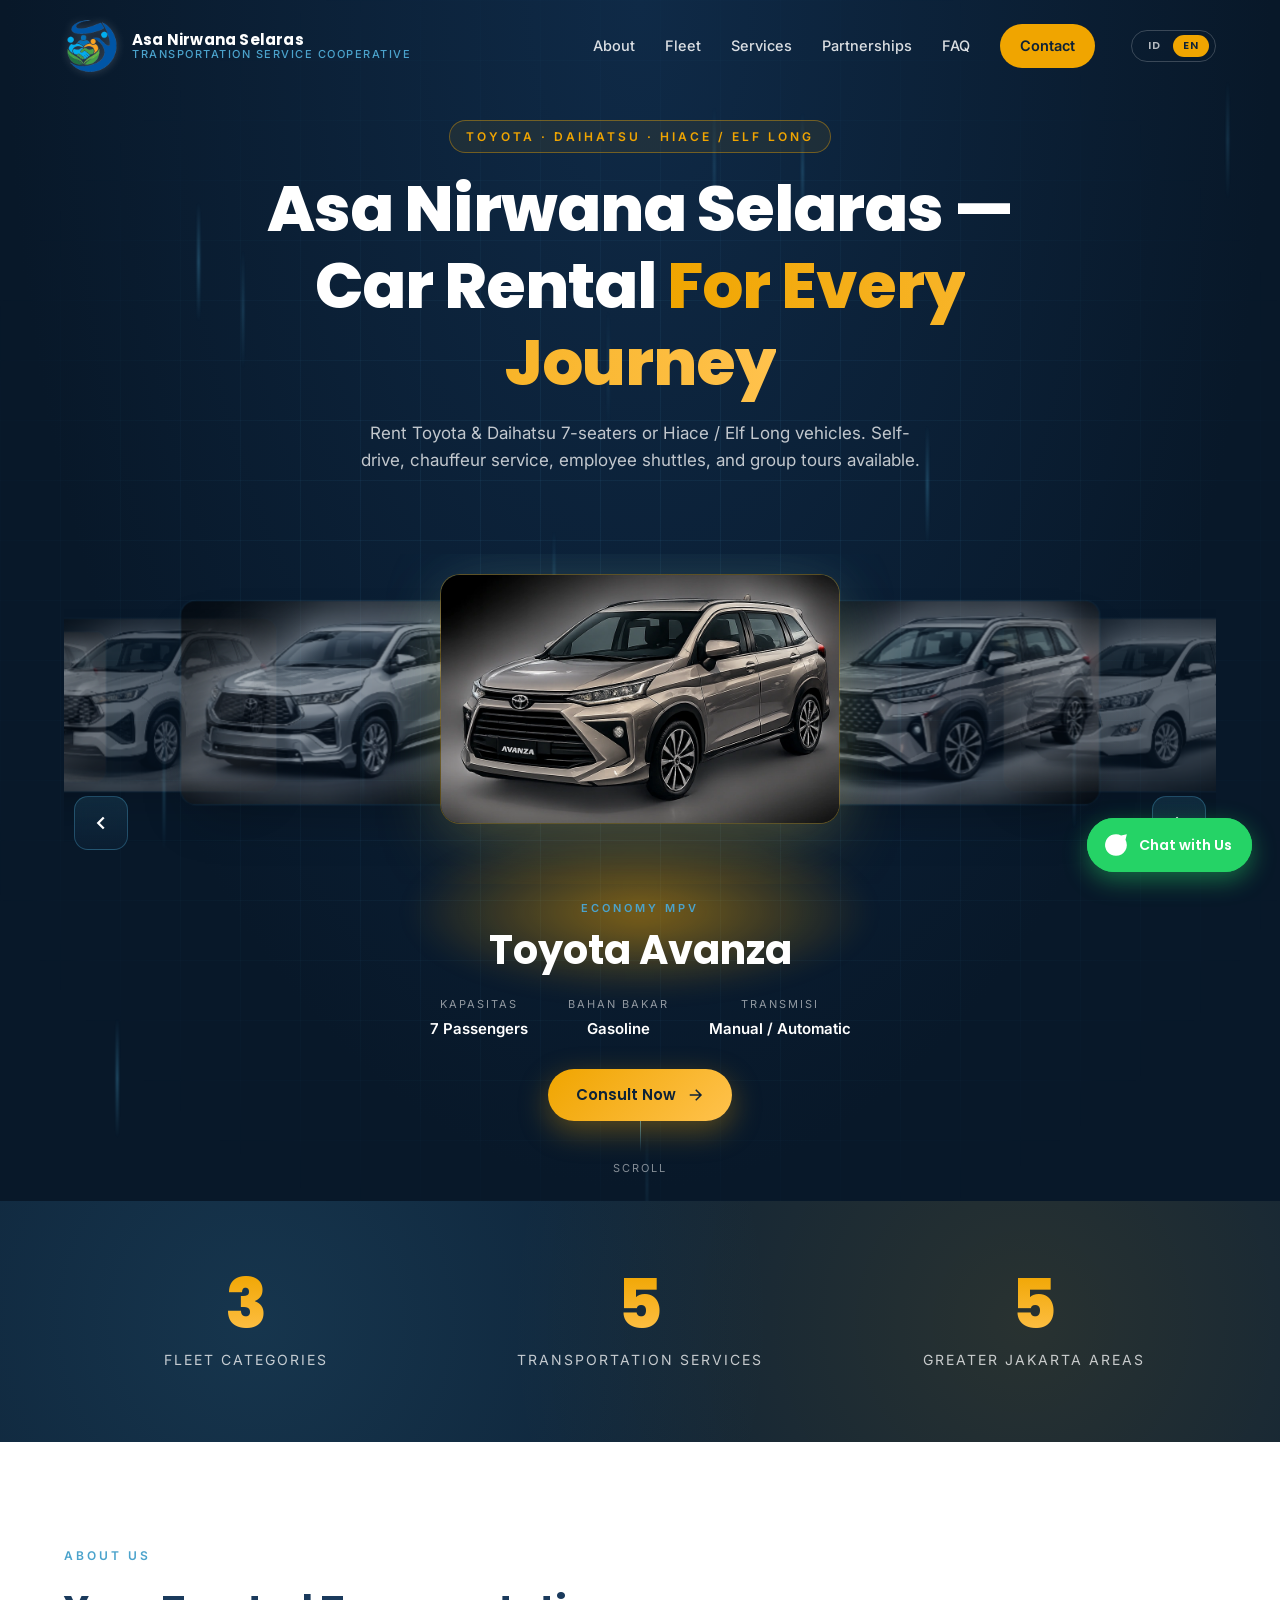
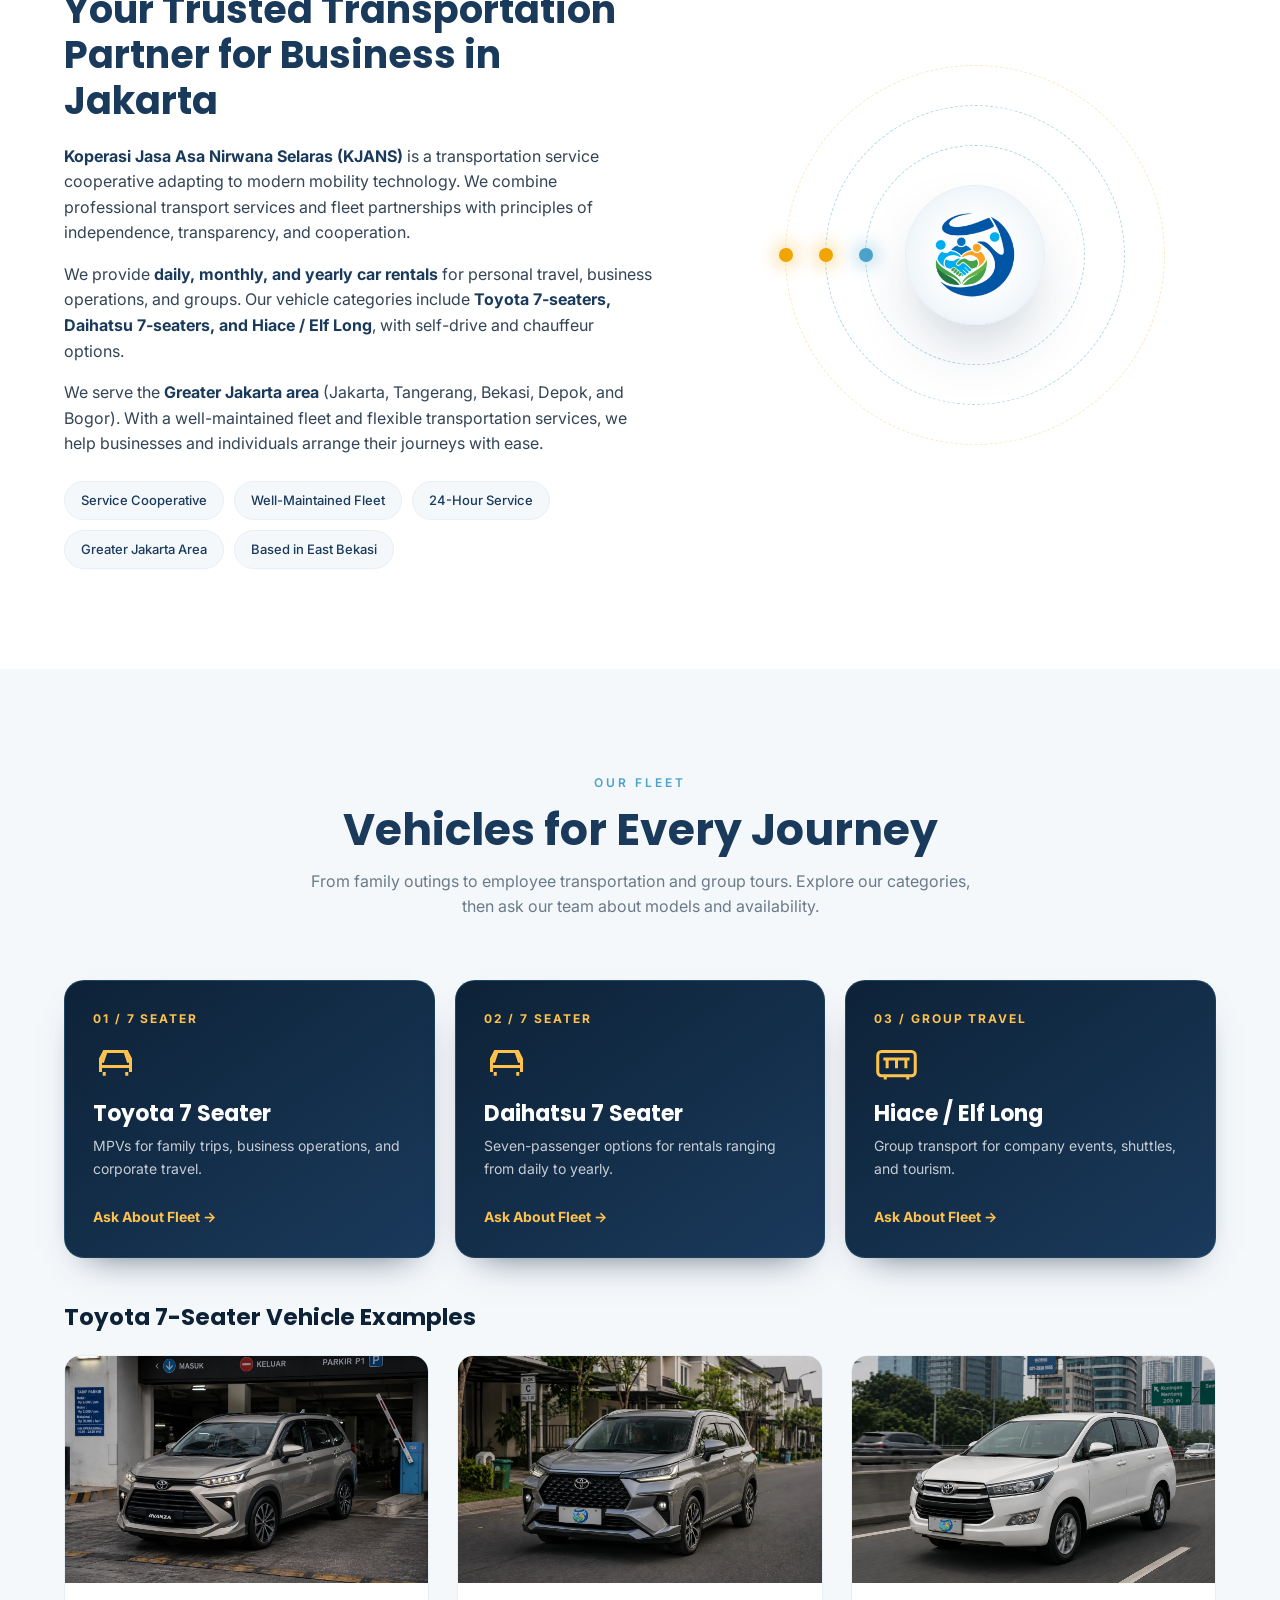
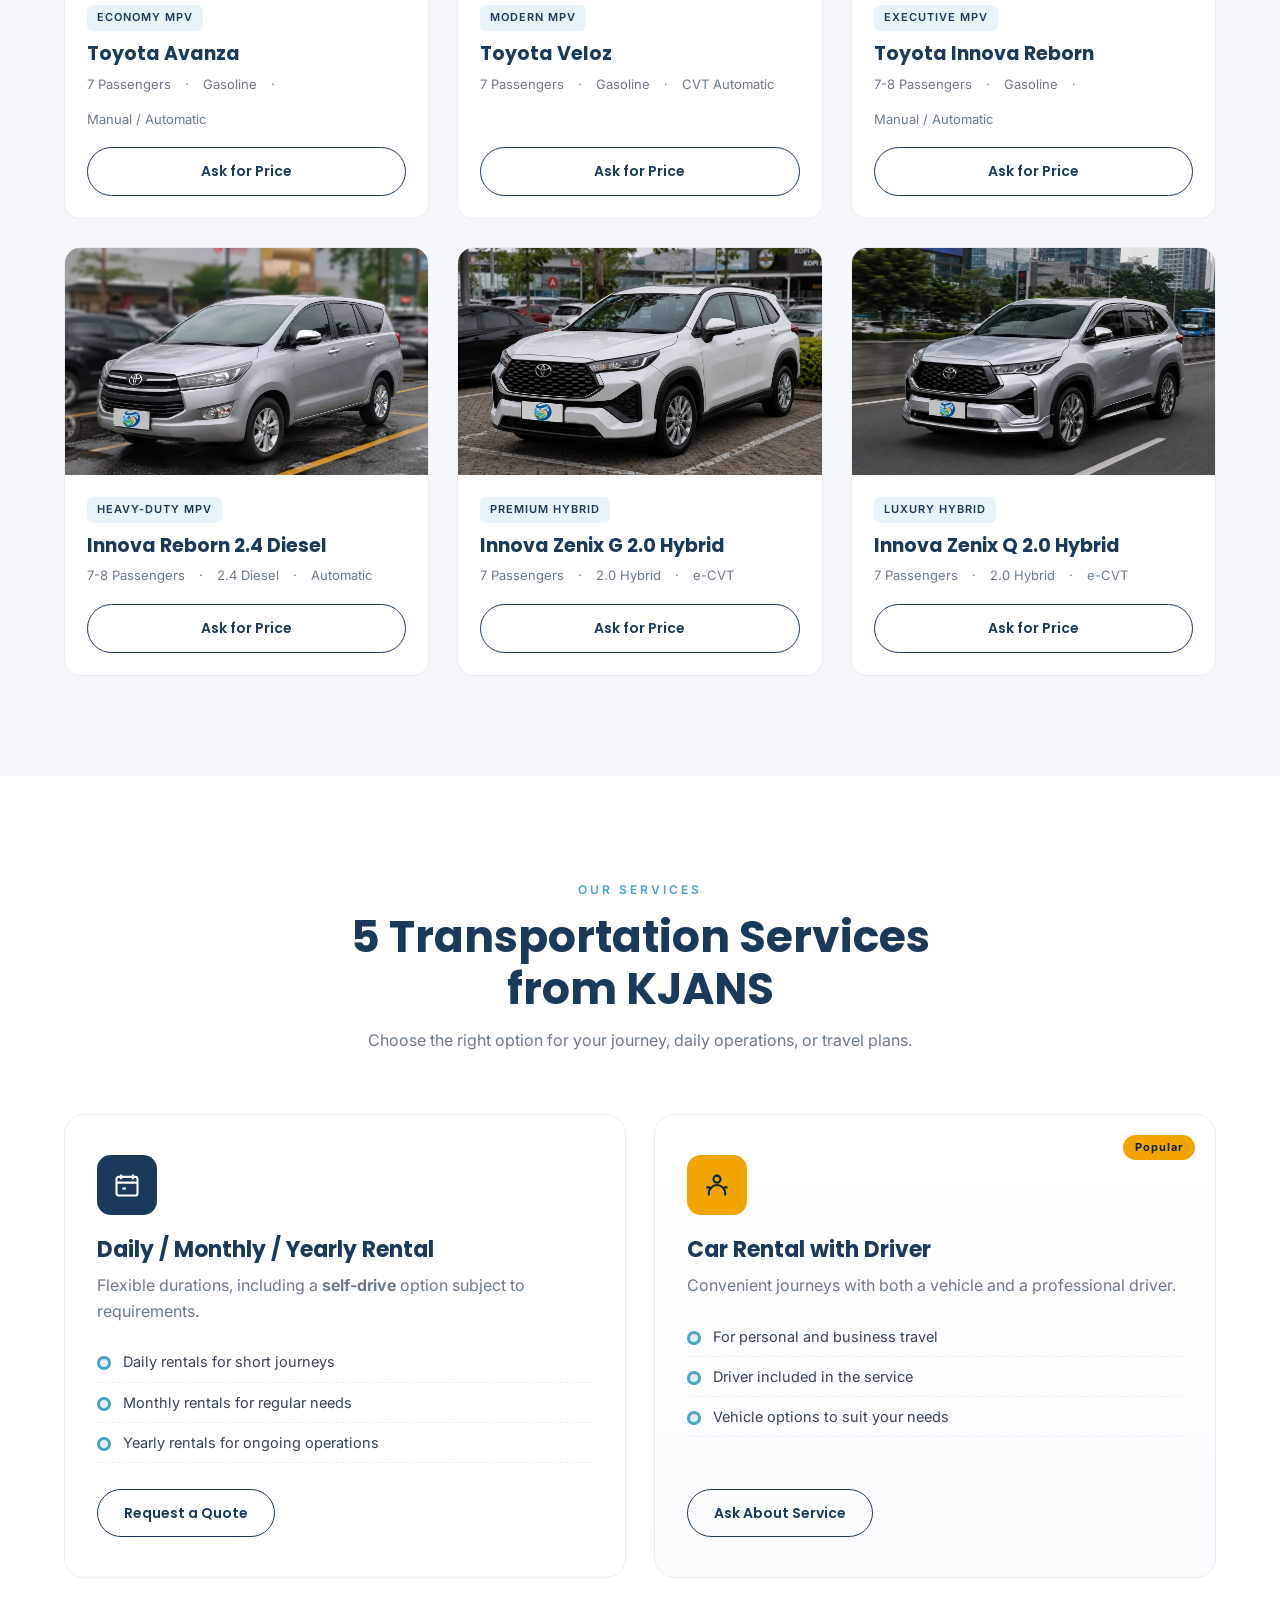
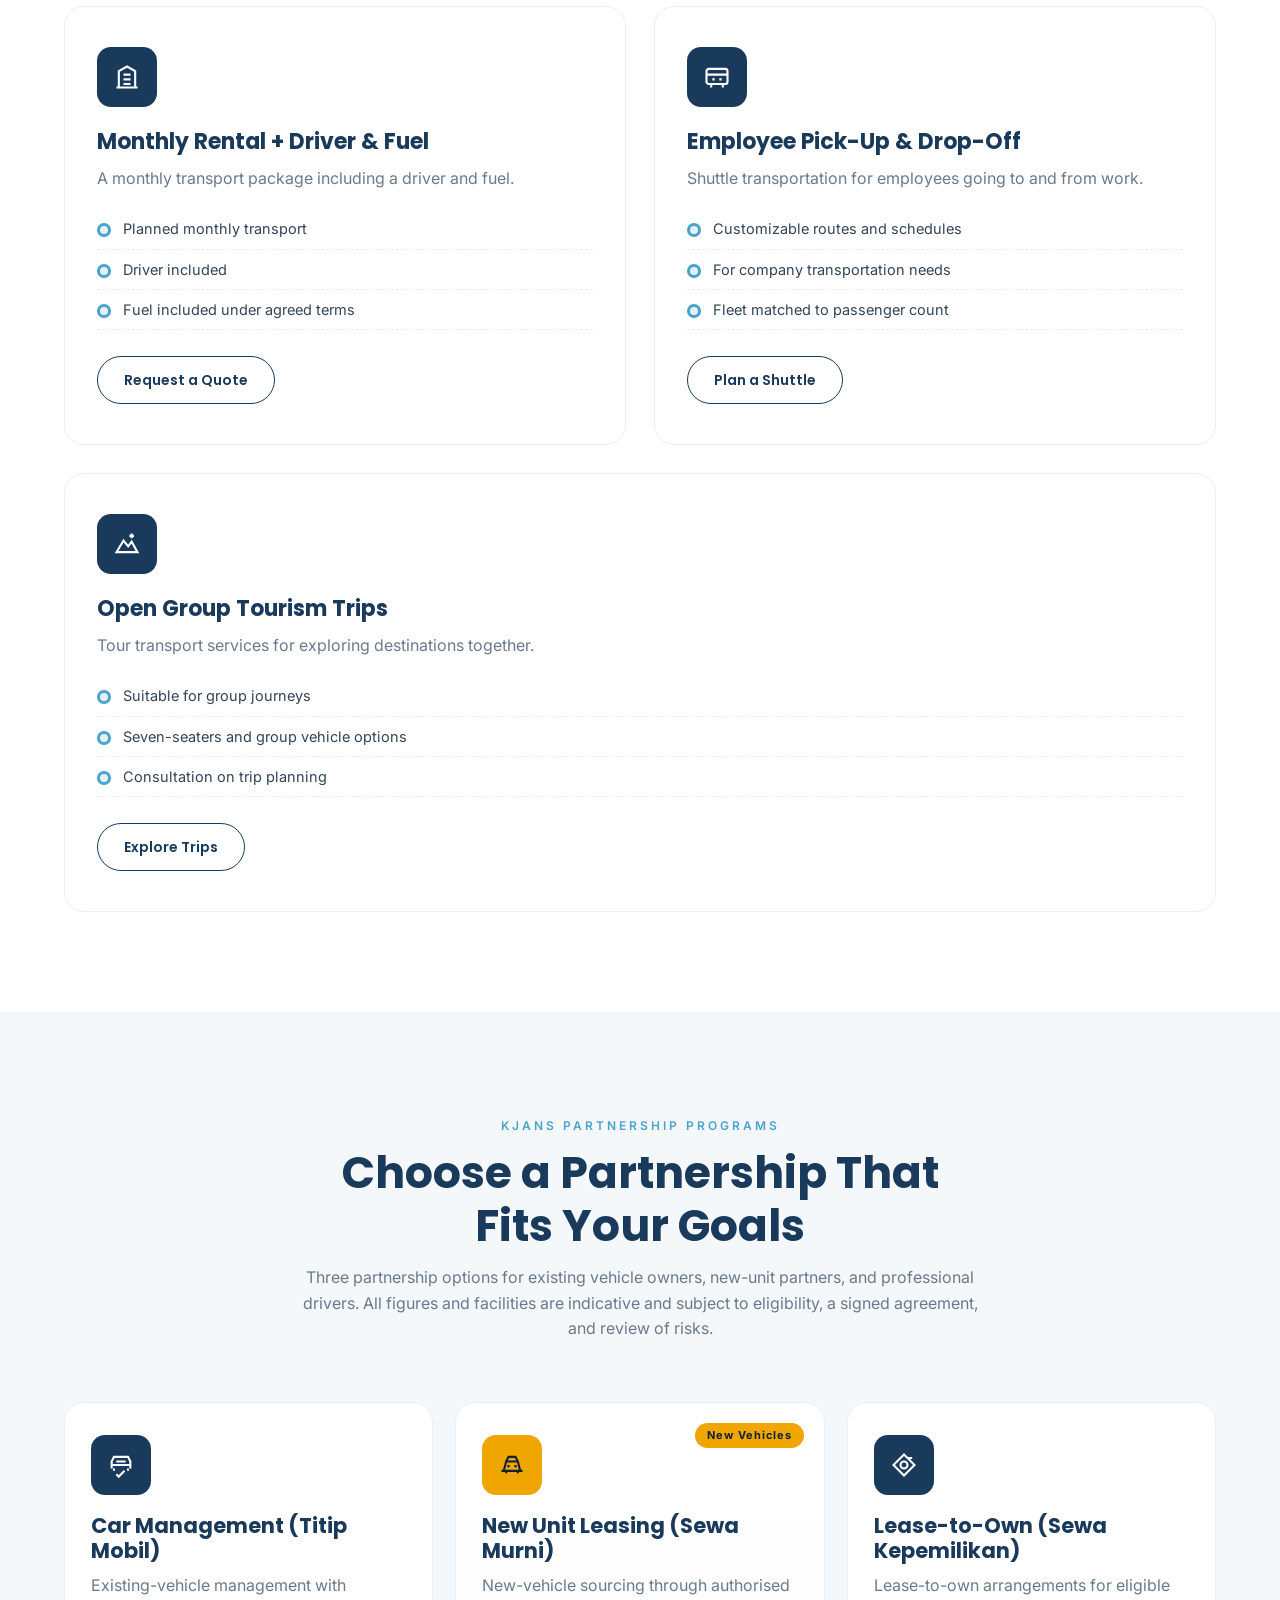
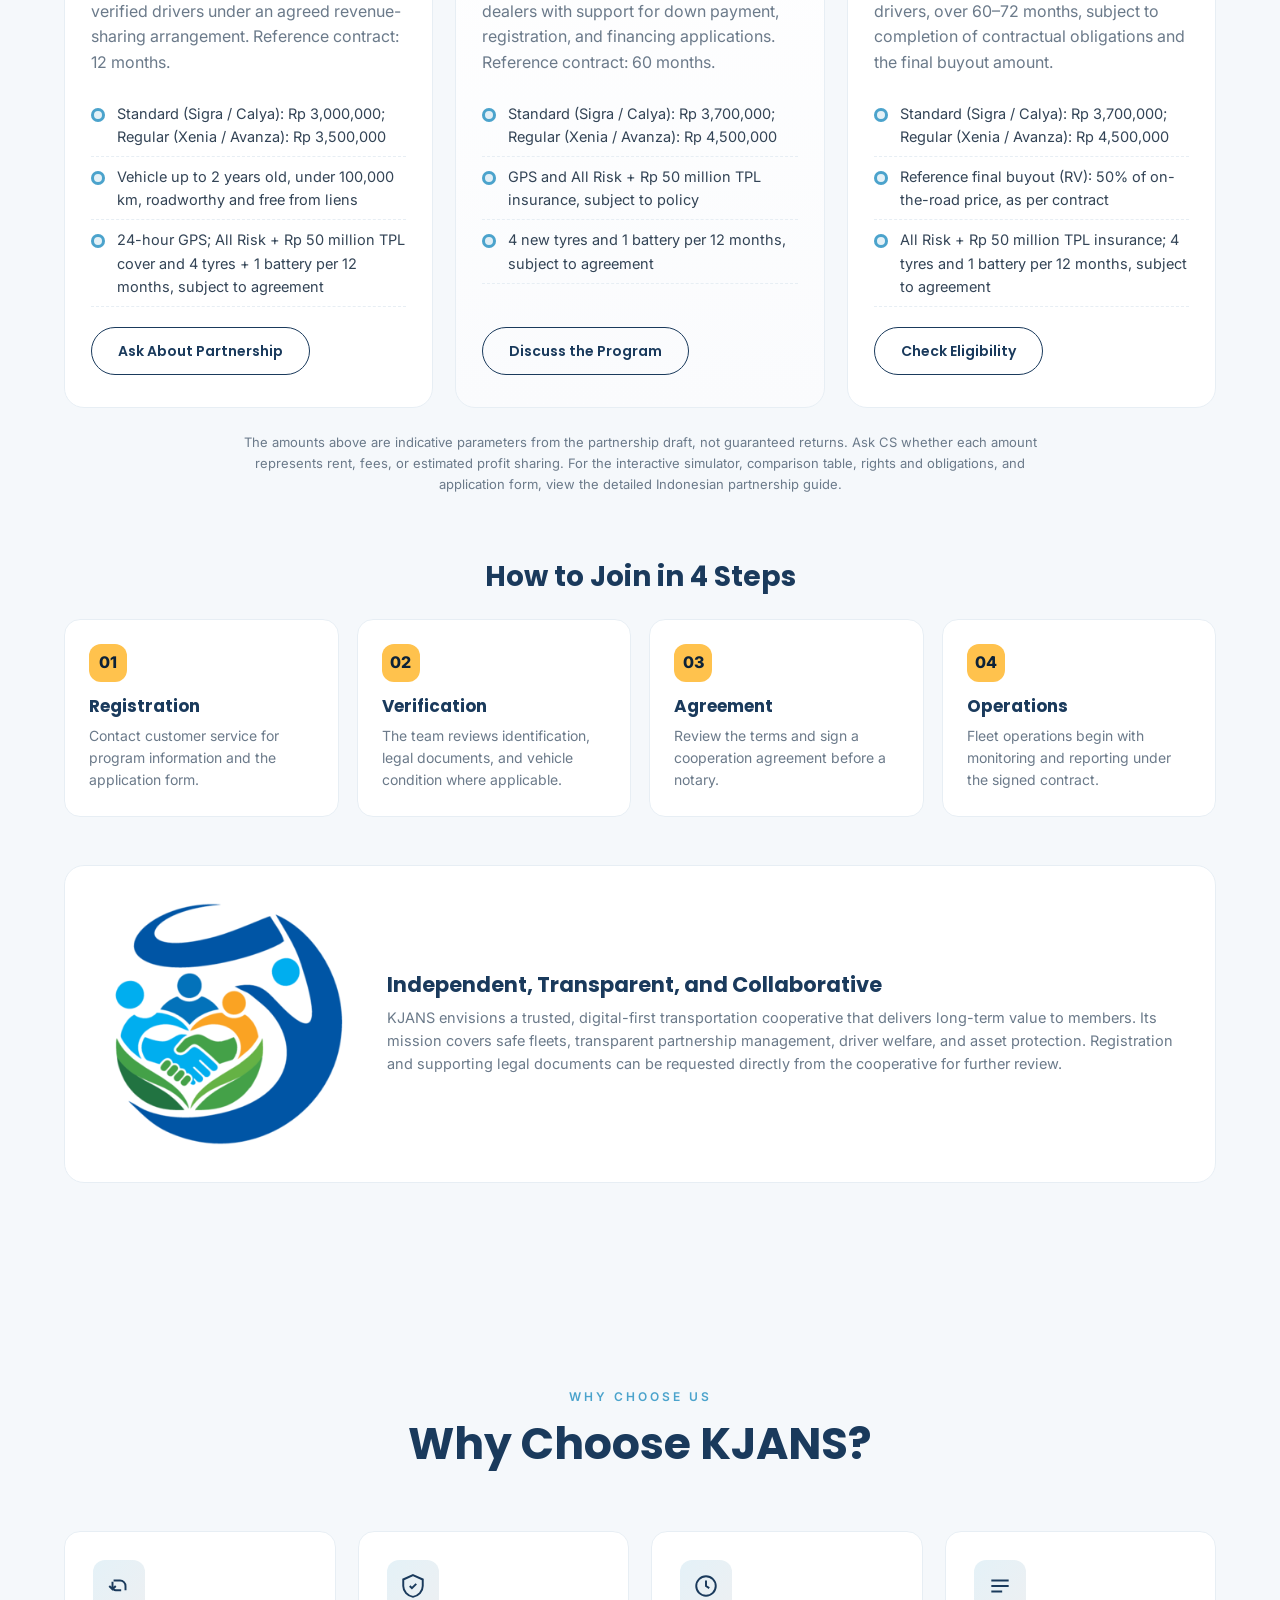
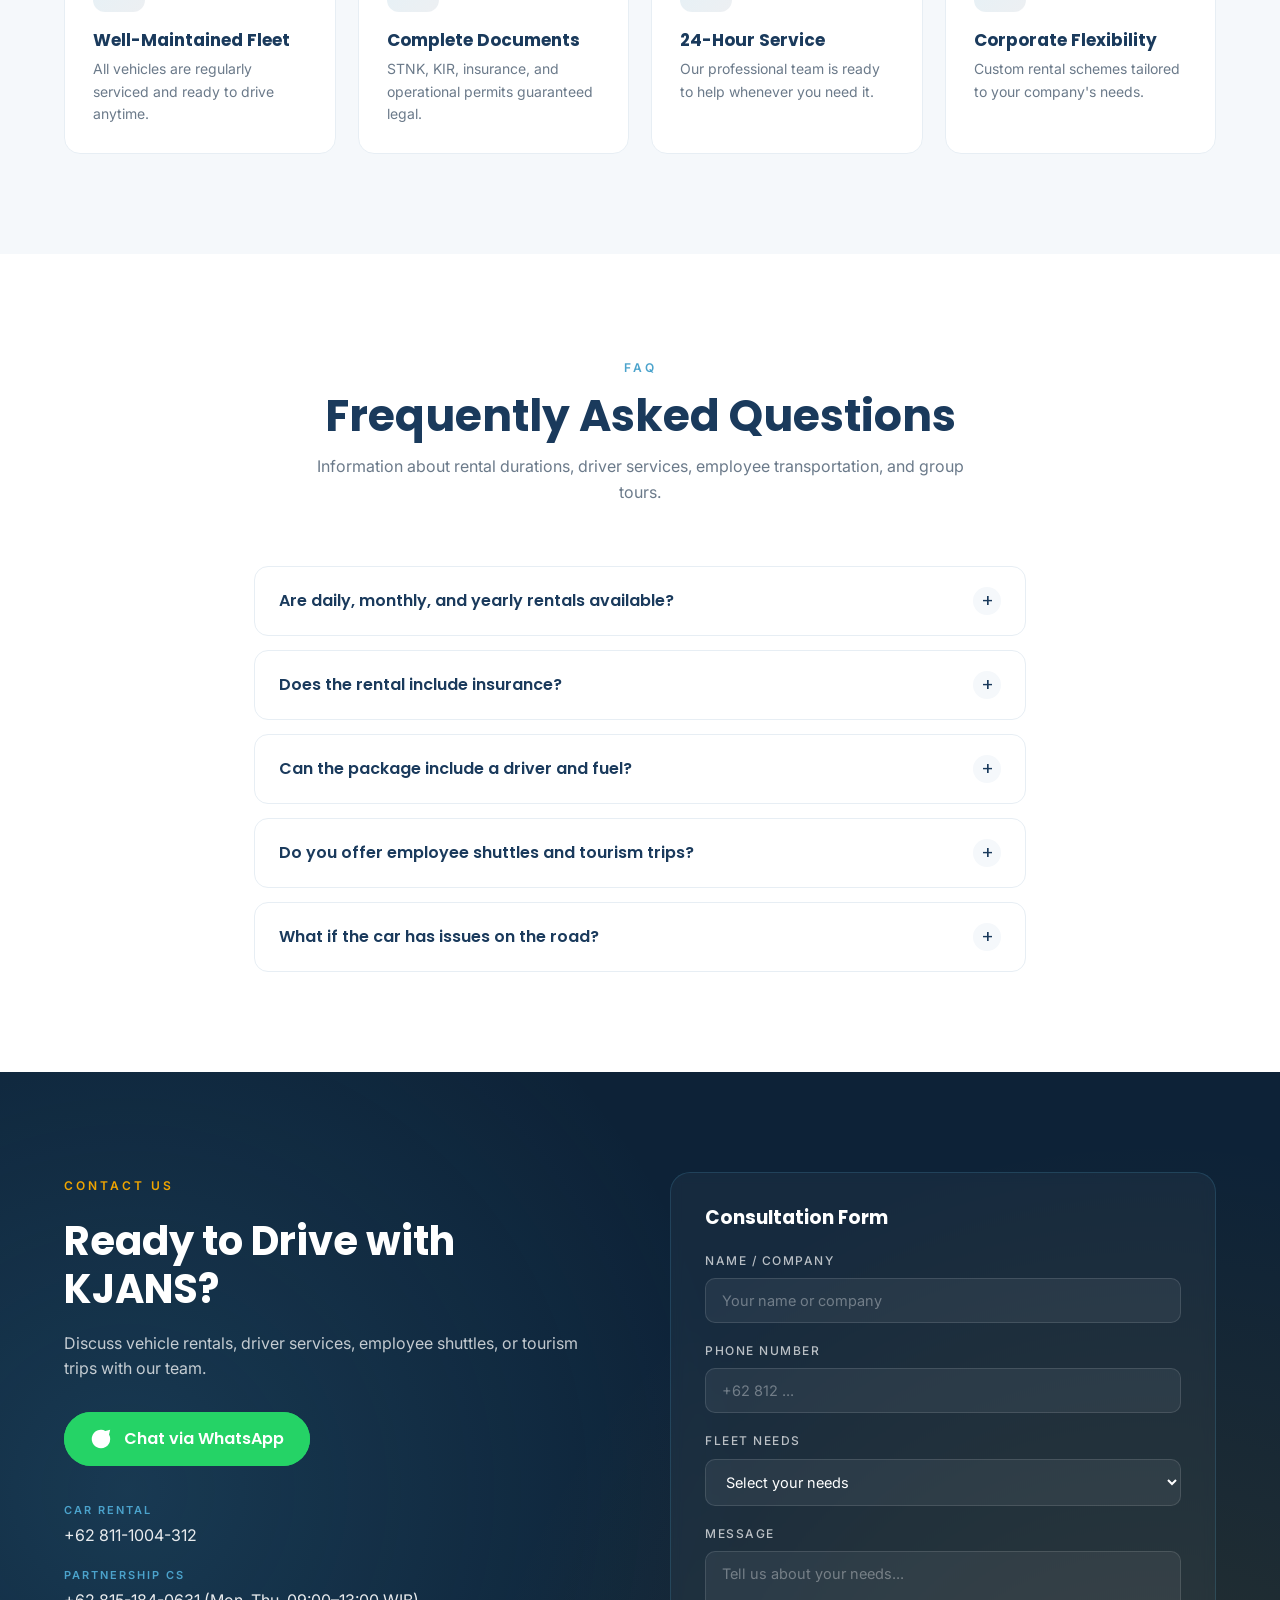
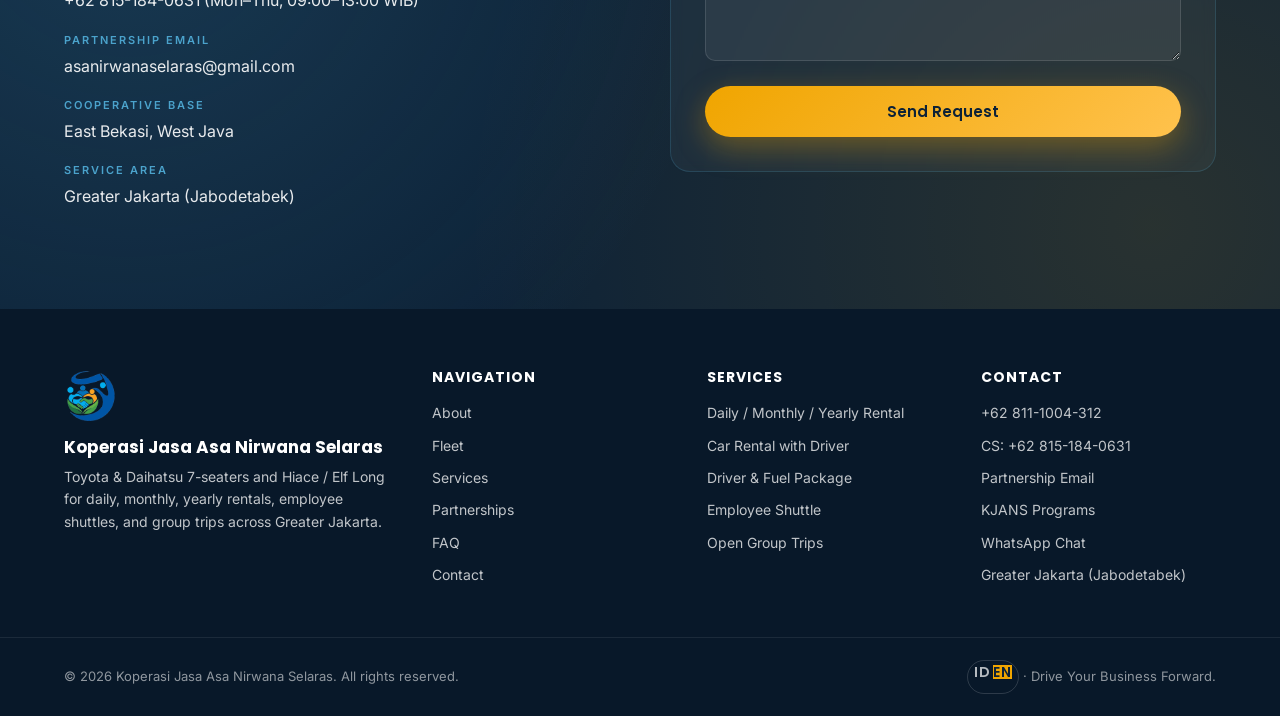
==== commit 6ac46f0e: "Replace APP license plate branding with current Asa Nirwana Selaras logo across fleet" ====
--- a/en/index.html
+++ b/en/index.html
@@ -2069,7 +2069,7 @@
         </div>
         <div class="fleet-card" data-aos="fade-up" data-aos-delay="80">
           <div class="fleet-img">
-            <img src="/images/toyota_veloz_fleet.webp" alt="Toyota Veloz Rental - Modern MPV CVT Automatic 7 Passengers" width="640" height="400" loading="lazy" />
+            <img src="/images/toyota_veloz_fleet_kjans.webp" alt="Toyota Veloz Rental - Modern MPV CVT Automatic 7 Passengers" width="640" height="400" loading="lazy" />
           </div>
           <div class="fleet-body">
             <span class="fleet-chip">Modern MPV</span>
@@ -2084,7 +2084,7 @@
         </div>
         <div class="fleet-card" data-aos="fade-up" data-aos-delay="160">
           <div class="fleet-img">
-            <img src="/images/toyota_innova_reborn_fleet.webp" alt="Toyota Innova Reborn Rental - Executive MPV 7-8 Passengers for Companies" width="640" height="400" loading="lazy" />
+            <img src="/images/toyota_innova_reborn_fleet_kjans.webp" alt="Toyota Innova Reborn Rental - Executive MPV 7-8 Passengers for Companies" width="640" height="400" loading="lazy" />
           </div>
           <div class="fleet-body">
             <span class="fleet-chip">Executive MPV</span>
@@ -2099,7 +2099,7 @@
         </div>
         <div class="fleet-card" data-aos="fade-up" data-aos-delay="240">
           <div class="fleet-img">
-            <img src="/images/innova_reborn_2.4_diesel_fleet.webp" alt="Innova Reborn 2.4 Diesel Rental - Heavy-Duty MPV Automatic for Corporate" width="640" height="400" loading="lazy" />
+            <img src="/images/innova_reborn_2.4_diesel_fleet_kjans.webp" alt="Innova Reborn 2.4 Diesel Rental - Heavy-Duty MPV Automatic for Corporate" width="640" height="400" loading="lazy" />
           </div>
           <div class="fleet-body">
             <span class="fleet-chip">Heavy-Duty MPV</span>
@@ -2114,7 +2114,7 @@
         </div>
         <div class="fleet-card" data-aos="fade-up" data-aos-delay="320">
           <div class="fleet-img">
-            <img src="/images/Innova_Zenix_G_hybrid_fleet.webp" alt="Innova Zenix G 2.0 Hybrid Rental - Premium Hybrid MPV e-CVT for Companies in Jakarta" width="640" height="400" loading="lazy" />
+            <img src="/images/Innova_Zenix_G_hybrid_fleet_kjans.webp" alt="Innova Zenix G 2.0 Hybrid Rental - Premium Hybrid MPV e-CVT for Companies in Jakarta" width="640" height="400" loading="lazy" />
           </div>
           <div class="fleet-body">
             <span class="fleet-chip">Premium Hybrid</span>
@@ -2129,7 +2129,7 @@
         </div>
         <div class="fleet-card" data-aos="fade-up" data-aos-delay="400">
           <div class="fleet-img">
-            <img src="/images/Innova_Zenix_Q_Hybrid_fleet.webp" alt="Innova Zenix Q 2.0 Hybrid Rental - Luxury Hybrid MPV for Corporate Executives" width="640" height="400" loading="lazy" />
+            <img src="/images/Innova_Zenix_Q_Hybrid_fleet_kjans.webp" alt="Innova Zenix Q 2.0 Hybrid Rental - Luxury Hybrid MPV for Corporate Executives" width="640" height="400" loading="lazy" />
           </div>
           <div class="fleet-body">
             <span class="fleet-chip">Luxury Hybrid</span>
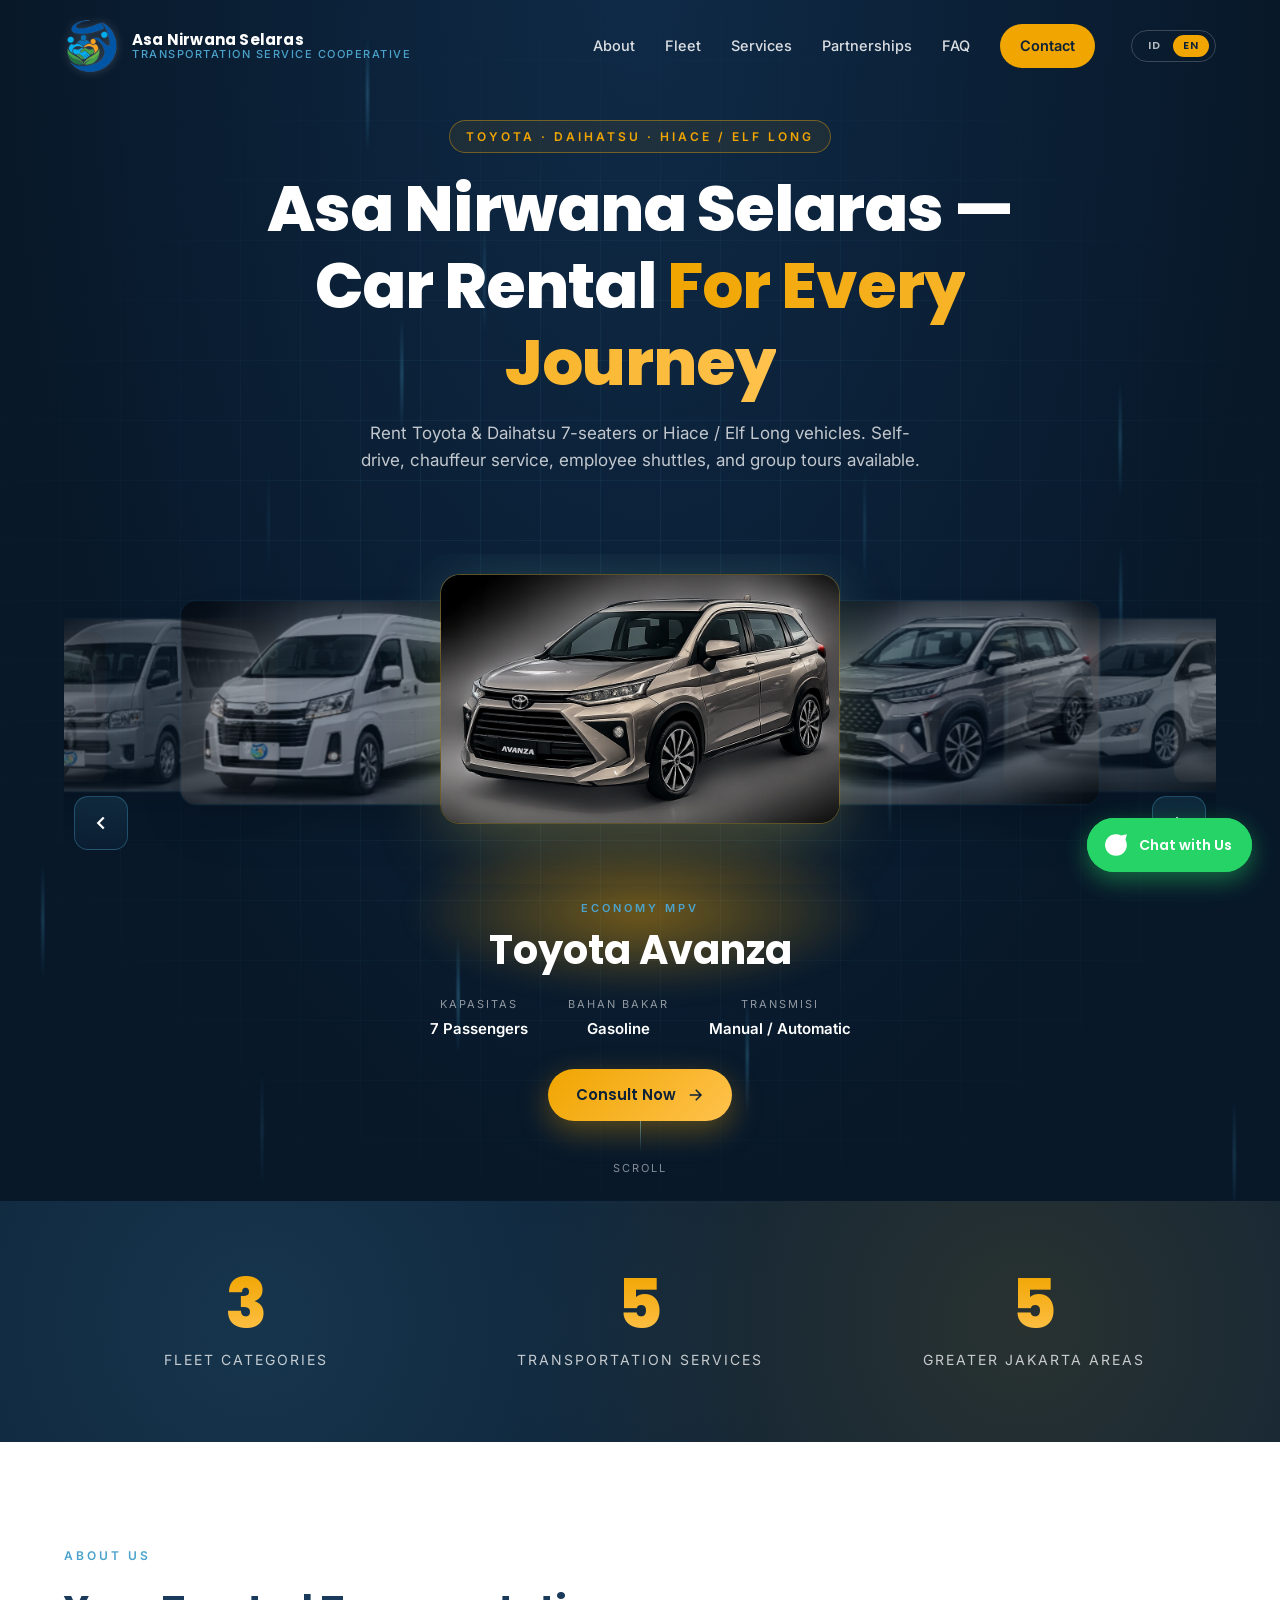
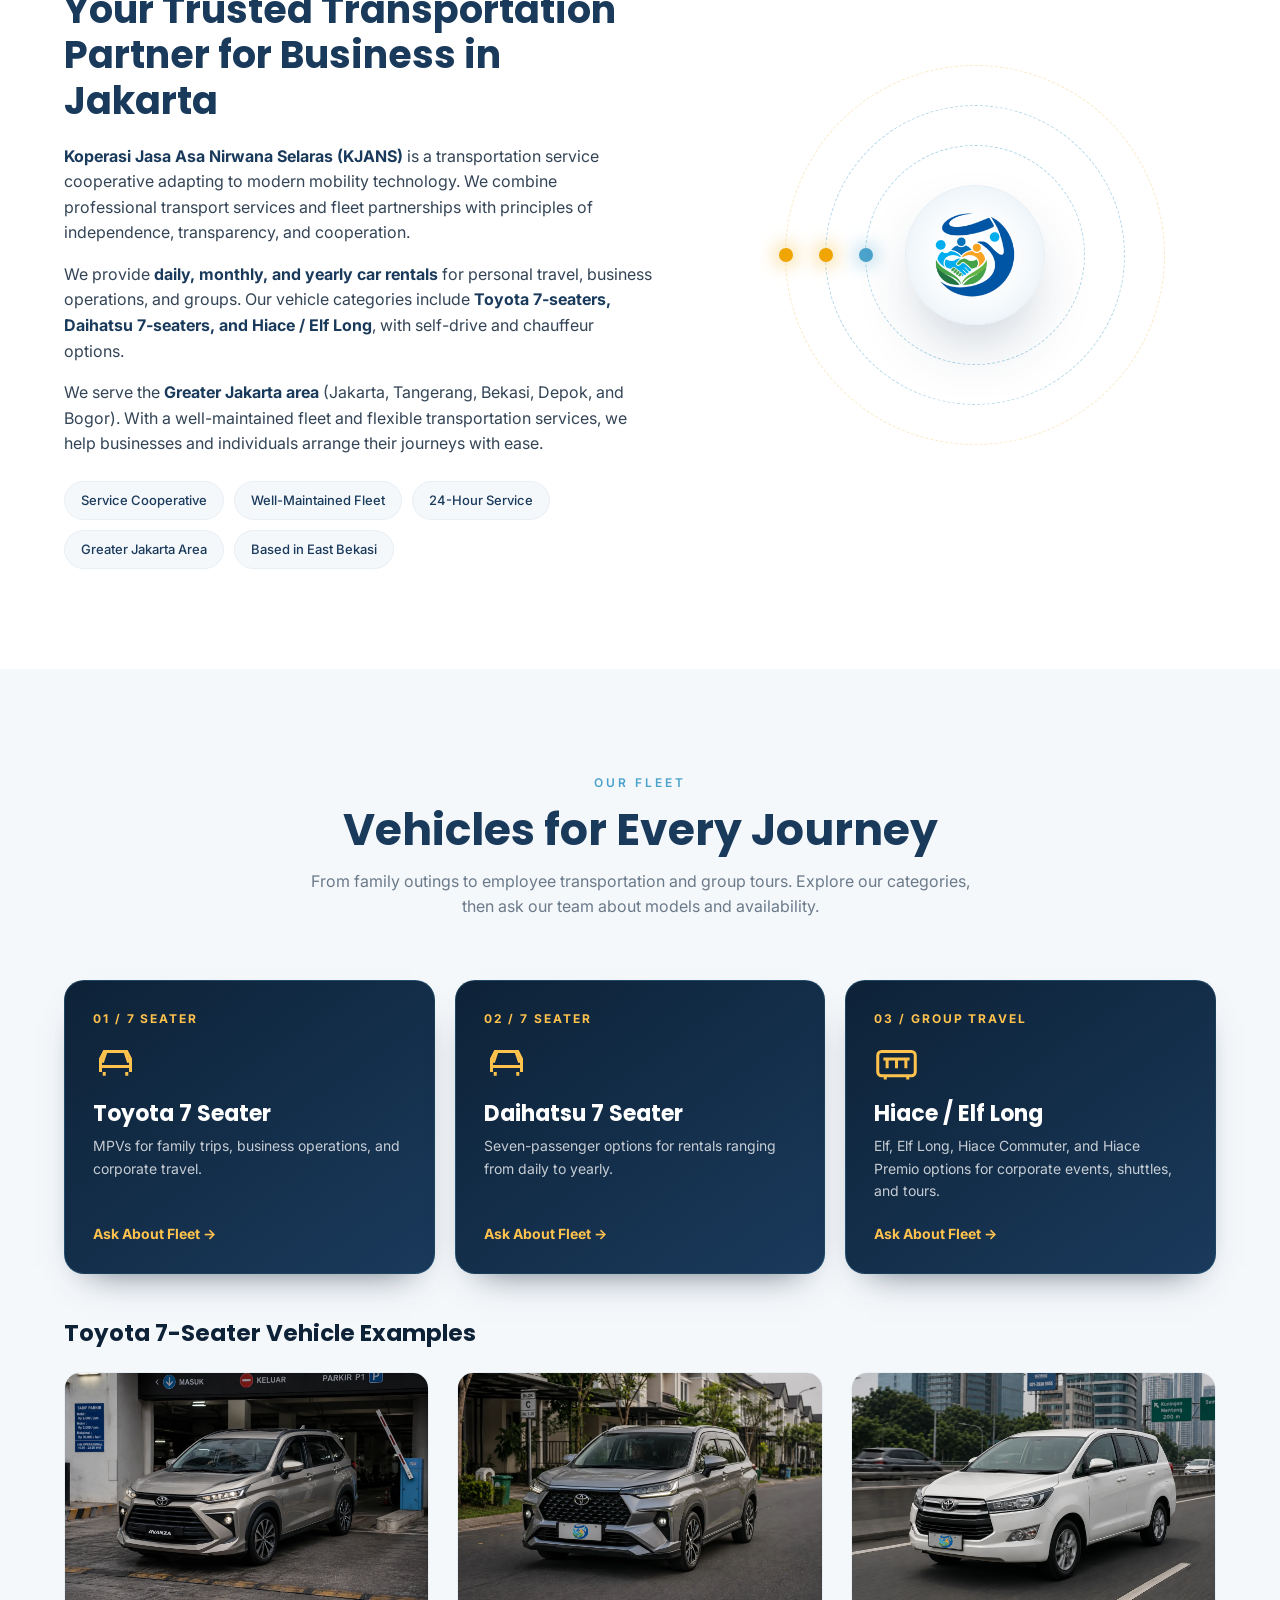
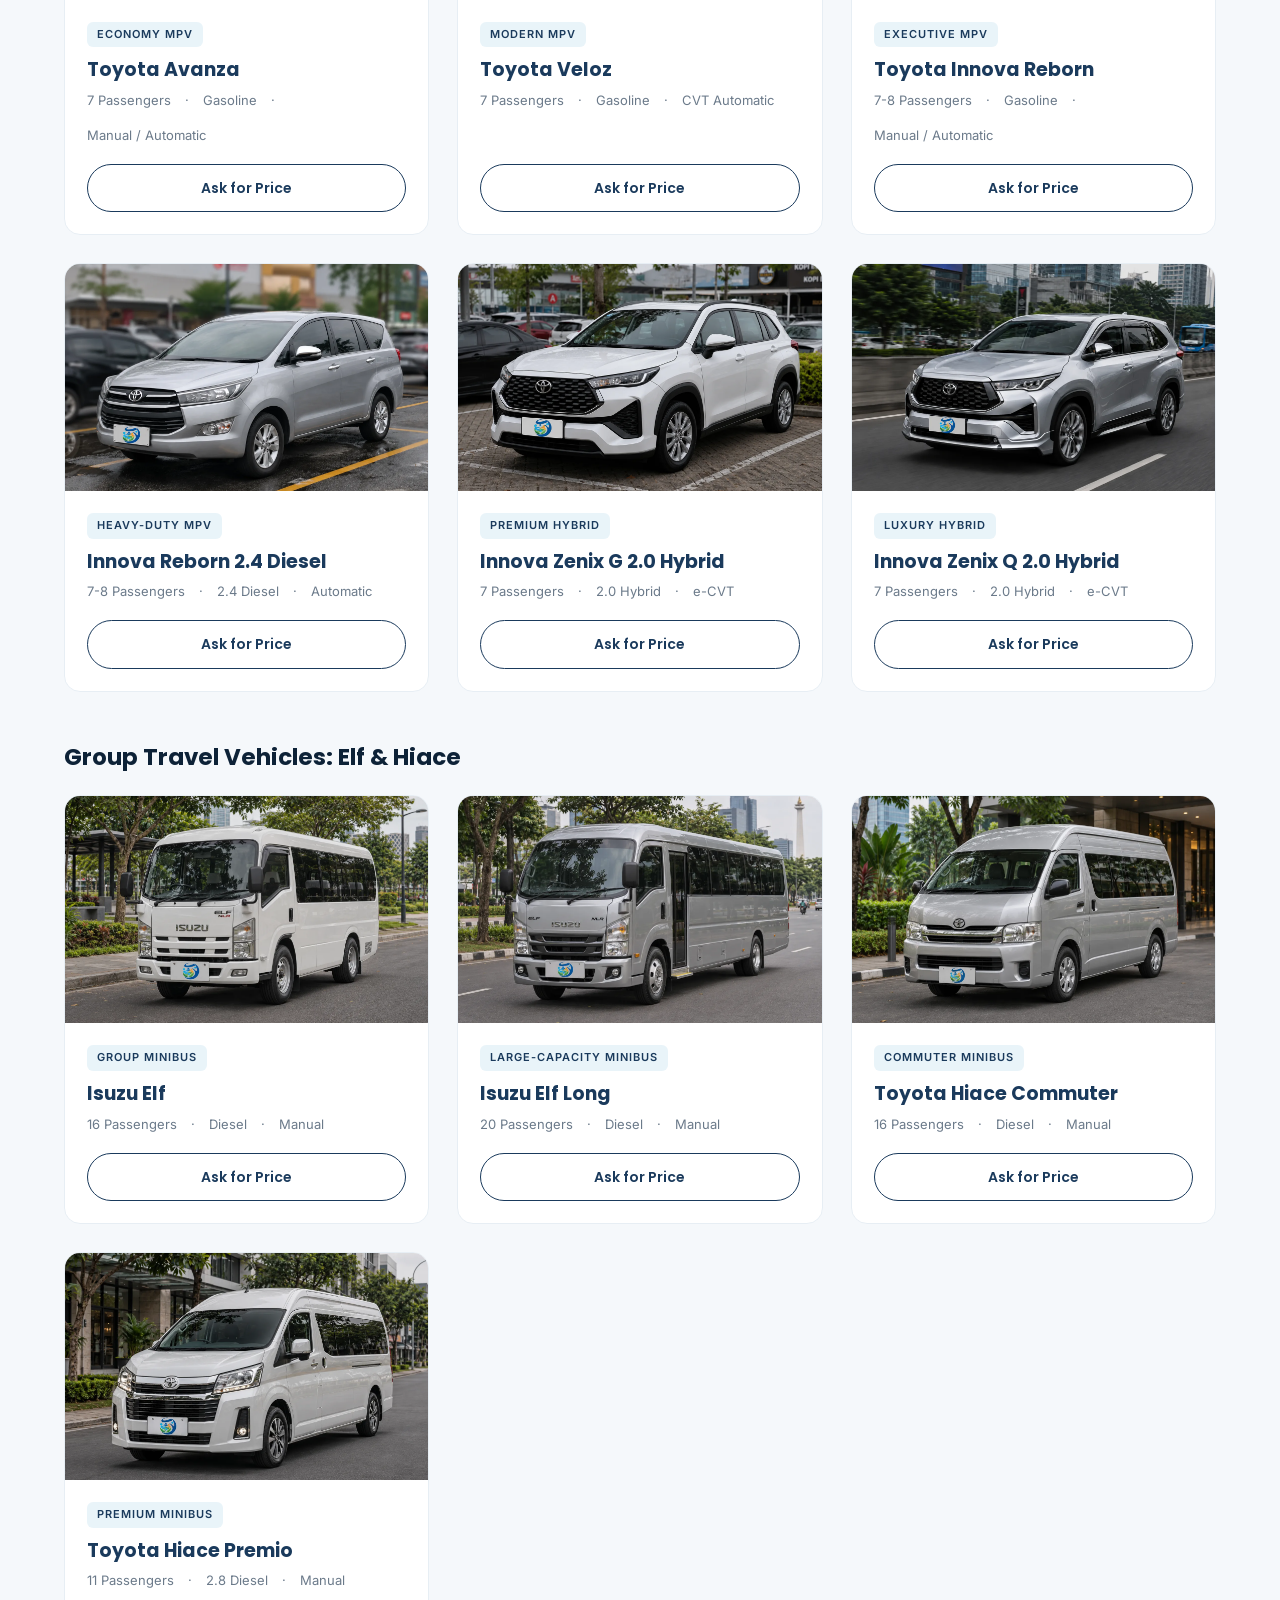
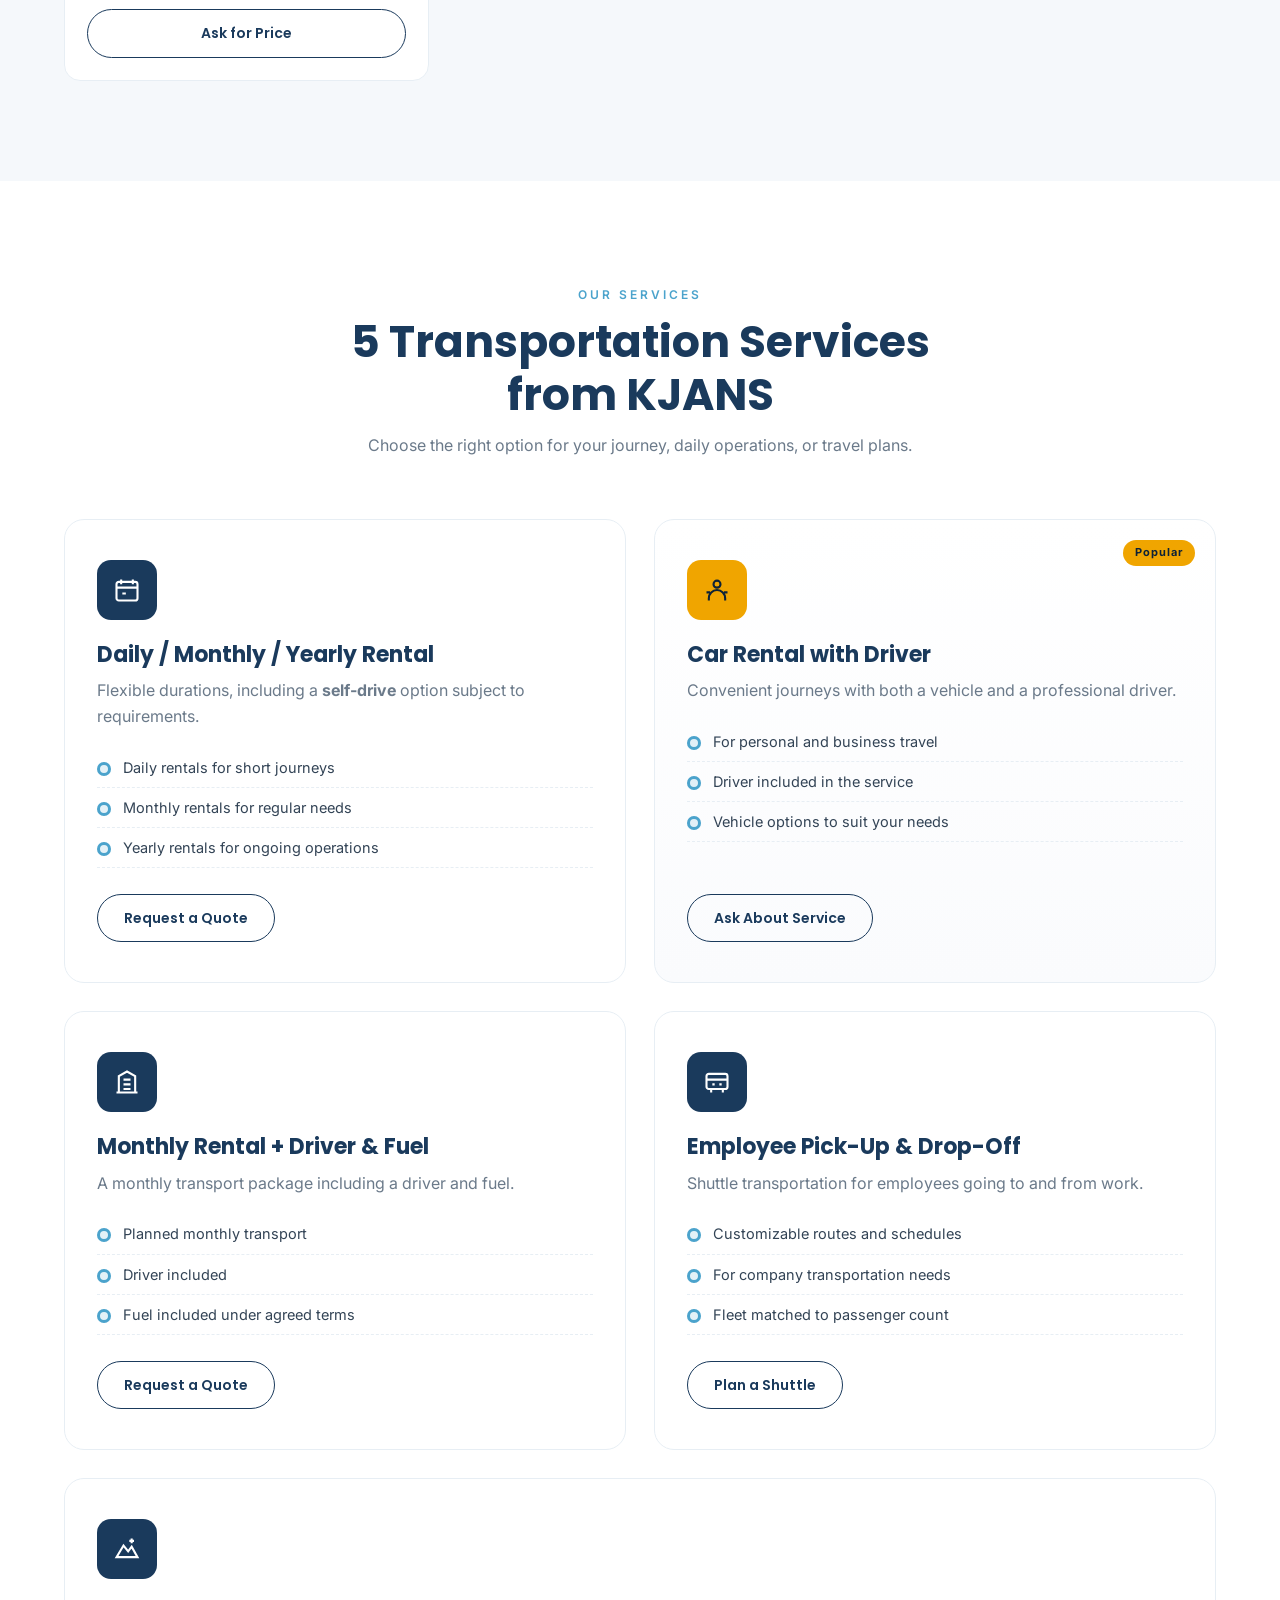
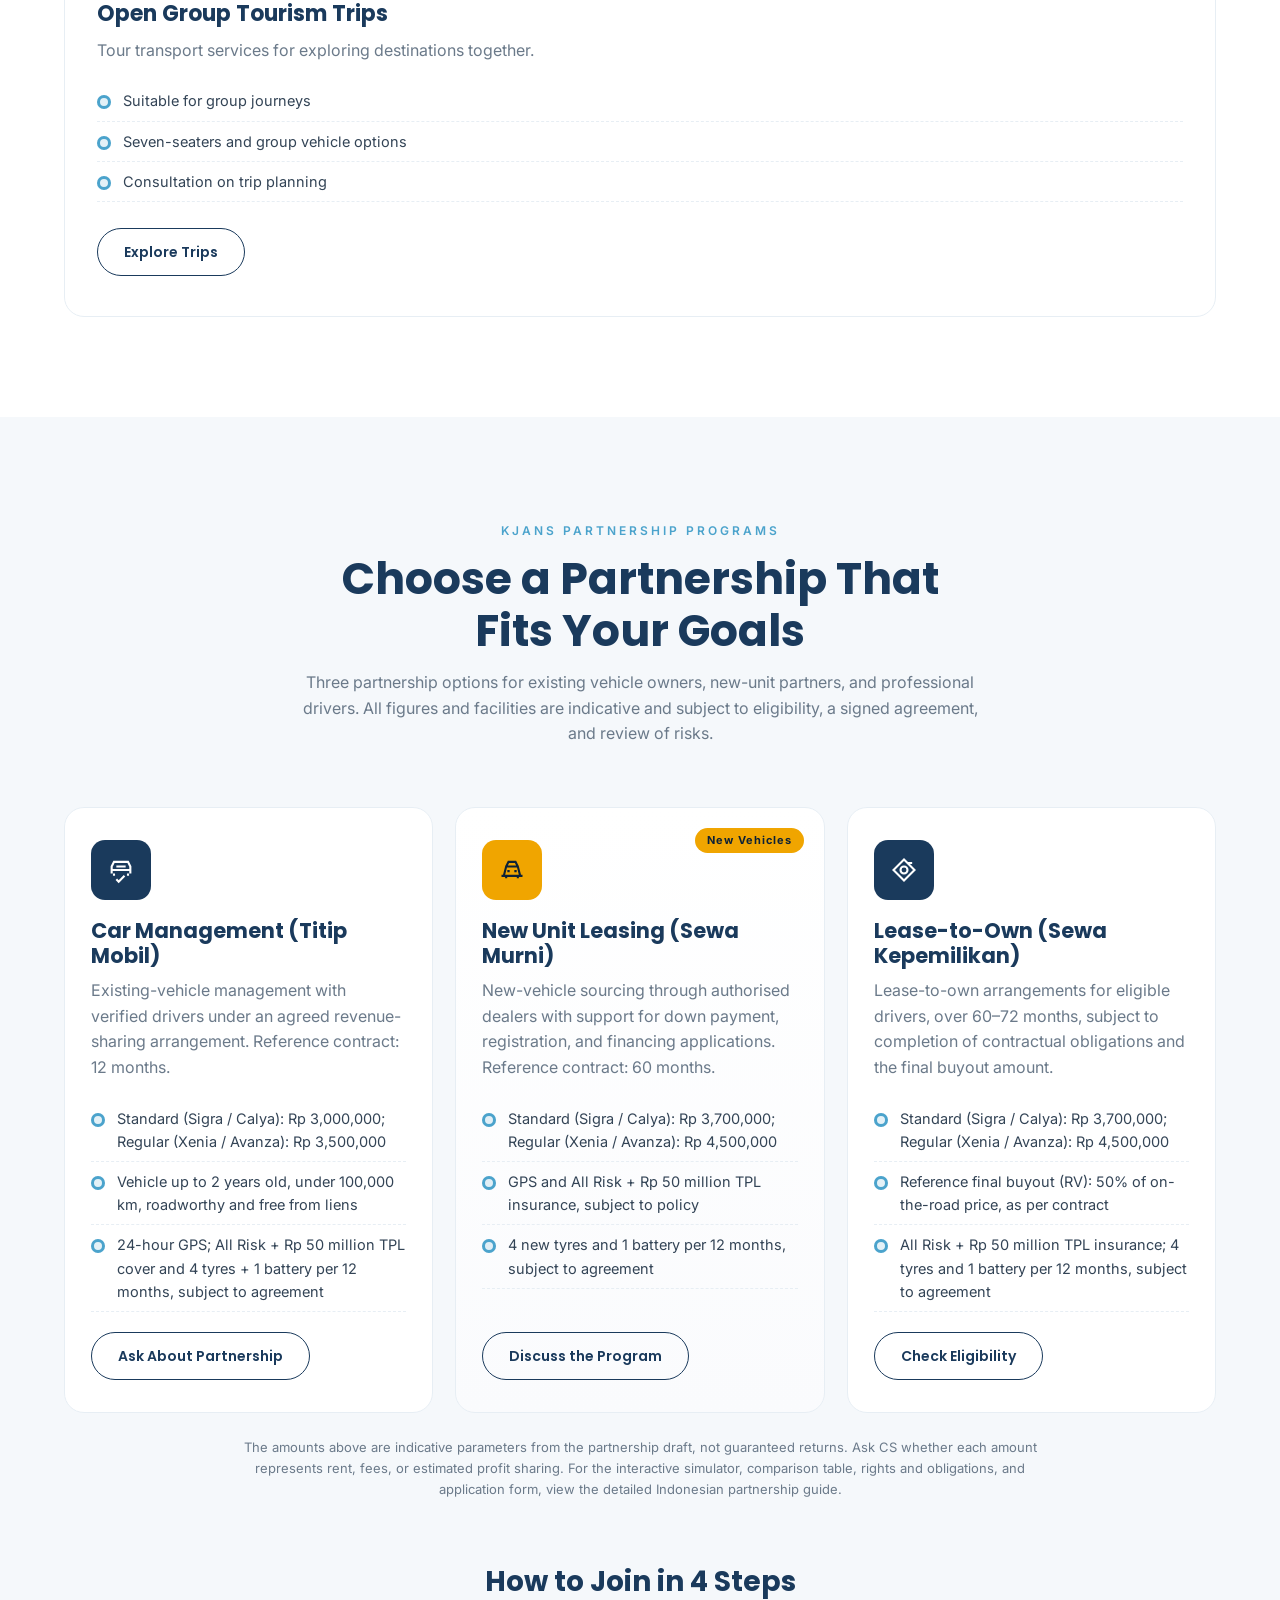
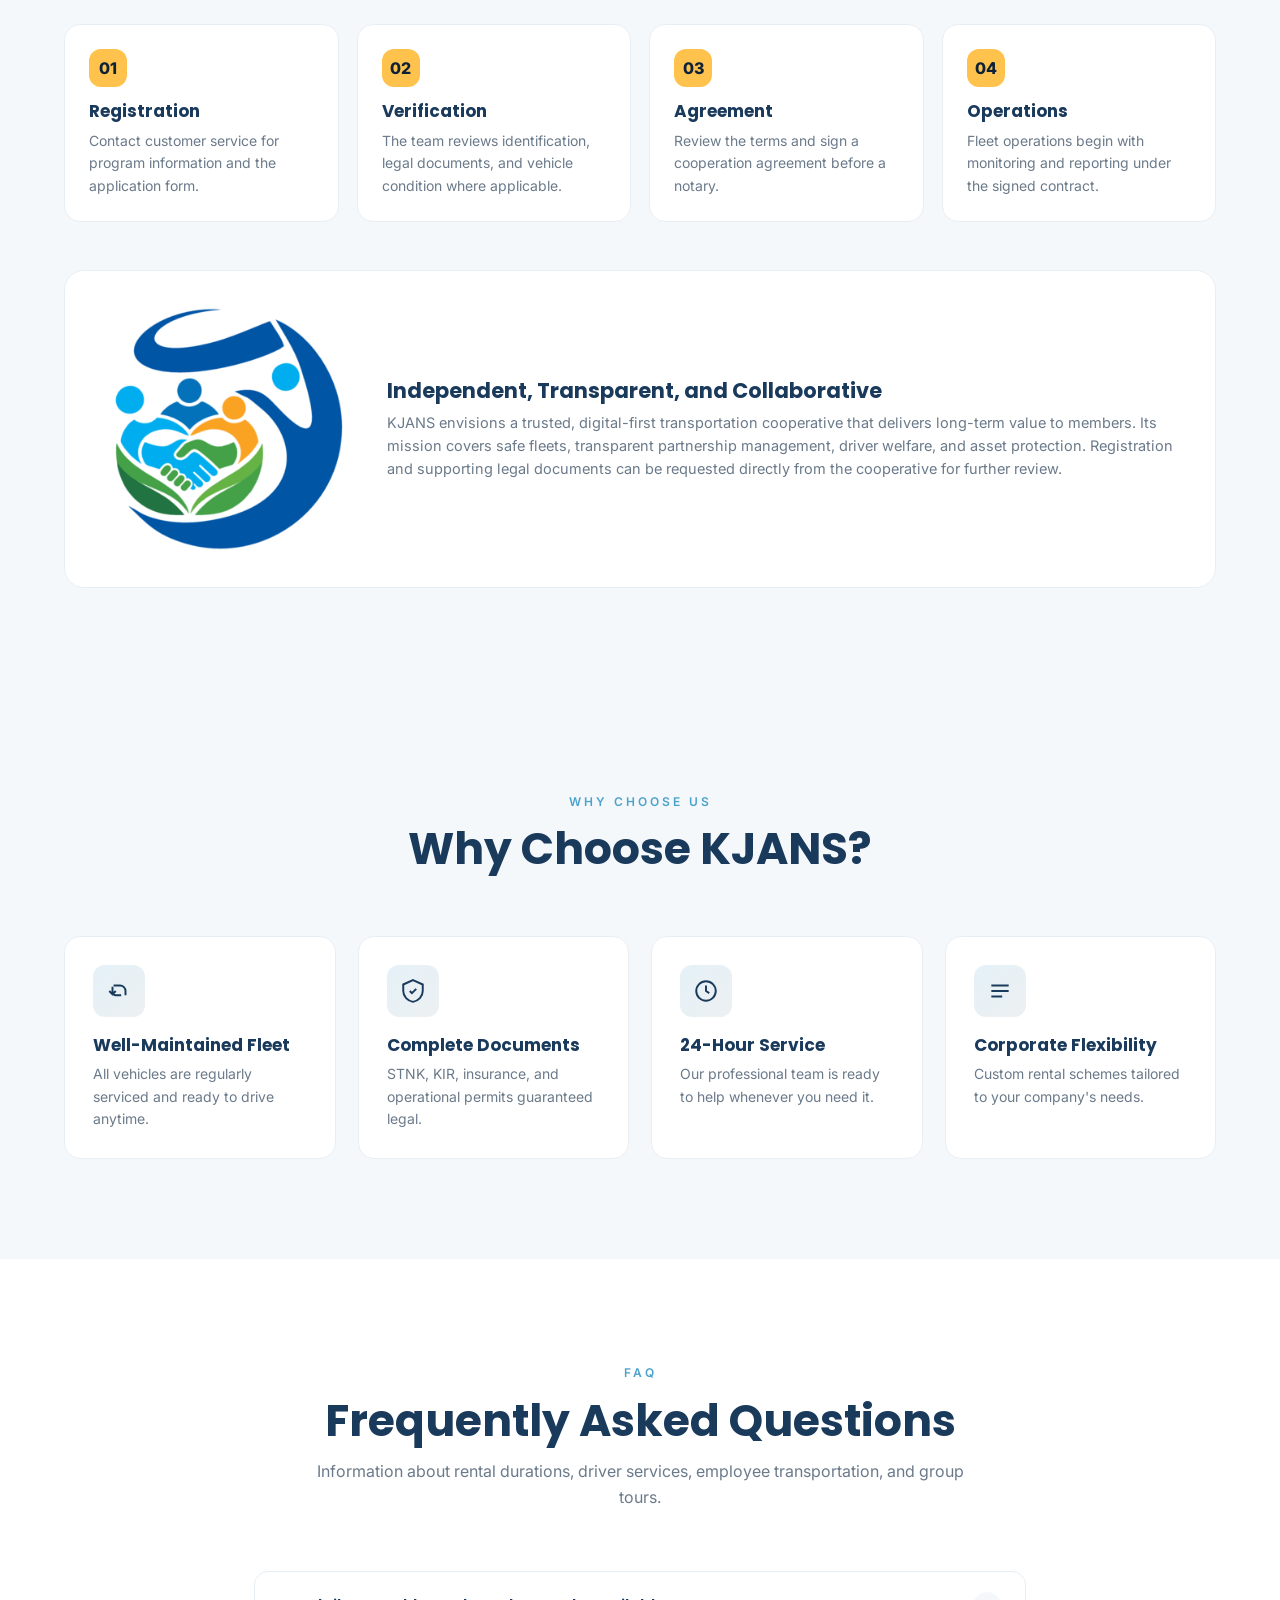
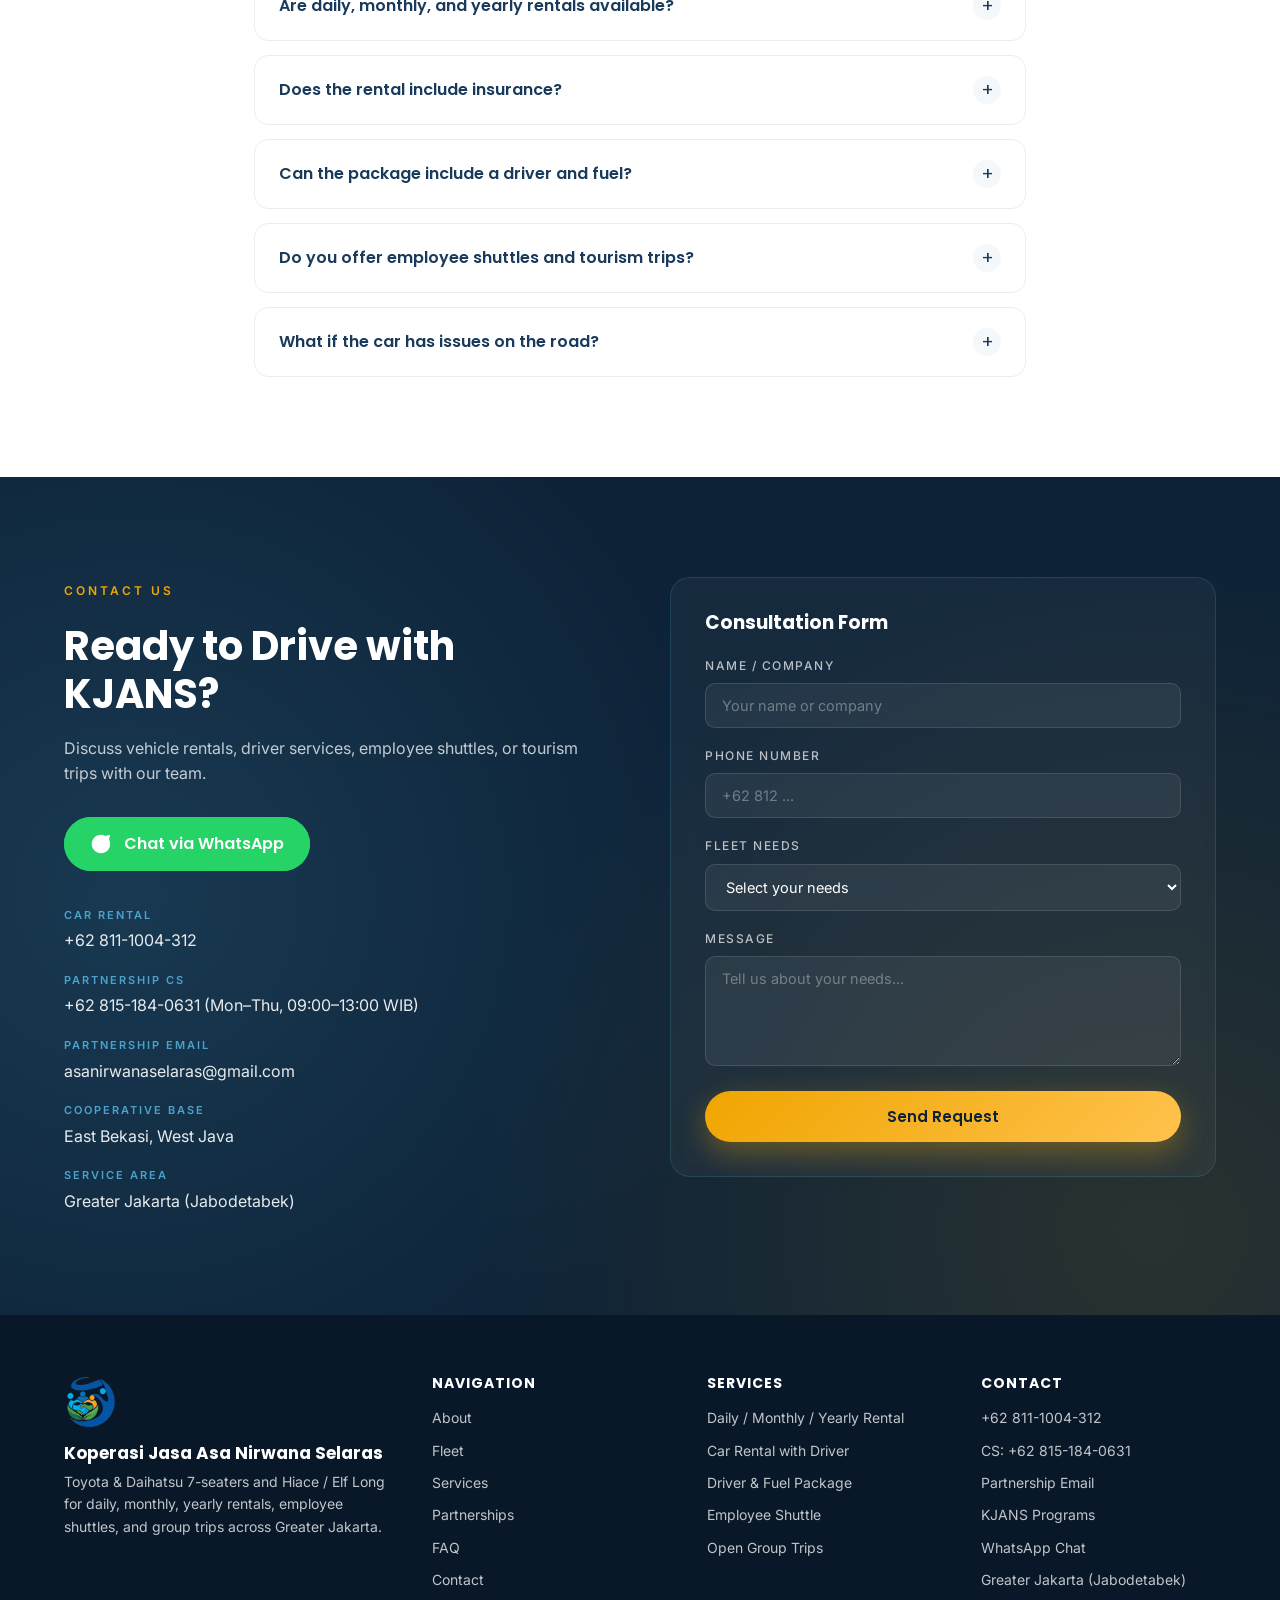
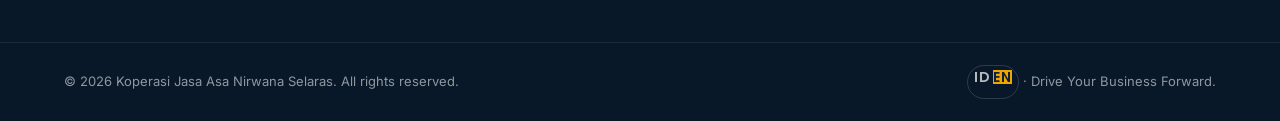
==== commit f19eec18: "Add Isuzu Elf and Toyota Hiace options with KJANS branded fleet imagery" ====
--- a/en/index.html
+++ b/en/index.html
@@ -1017,6 +1017,7 @@
     .fleet-category-card a { color: var(--gold-soft); font-weight: 700; font-size: 14px; margin-top: auto; width: fit-content; }
     .fleet-category-card a:hover { color: #fff; }
     .fleet-subtitle { margin: 0 0 24px; font-size: 23px; color: var(--navy-dark); }
+    .fleet-subtitle--groups { margin-top: 52px; }
 
     .fleet-card {
       background: #fff;
@@ -1949,6 +1950,26 @@
 <img src="/images/Innova_Zenix_Q_Hybrid.webp" alt="Innova Zenix Q 2.0 Hybrid Rental - Luxury Hybrid for Corporate Executives" width="640" height="400" loading="lazy" />
               </div>
             </div>
+            <div class="swiper-slide">
+              <div class="car-card" data-name="Isuzu Elf" data-seats="16 Passengers" data-fuel="Diesel" data-trans="Manual" data-class="Group Minibus">
+                <img src="/images/isuzu_elf_kjans.webp" alt="Illustration of Isuzu Elf 16-seater with Asa Nirwana Selaras logo on license plate" width="640" height="400" loading="lazy" />
+              </div>
+            </div>
+            <div class="swiper-slide">
+              <div class="car-card" data-name="Isuzu Elf Long" data-seats="20 Passengers" data-fuel="Diesel" data-trans="Manual" data-class="Large-Capacity Minibus">
+                <img src="/images/isuzu_elf_long_kjans.webp" alt="Illustration of Isuzu Elf Long 20-seater with Asa Nirwana Selaras logo on license plate" width="640" height="400" loading="lazy" />
+              </div>
+            </div>
+            <div class="swiper-slide">
+              <div class="car-card" data-name="Toyota Hiace Commuter" data-seats="16 Passengers" data-fuel="Diesel" data-trans="Manual" data-class="Commuter Minibus">
+                <img src="/images/toyota_hiace_commuter_kjans.webp" alt="Illustration of Toyota Hiace Commuter with Asa Nirwana Selaras logo on license plate" width="640" height="400" loading="lazy" />
+              </div>
+            </div>
+            <div class="swiper-slide">
+              <div class="car-card" data-name="Toyota Hiace Premio" data-seats="11 Passengers" data-fuel="2.8 Diesel" data-trans="Manual" data-class="Premium Minibus">
+                <img src="/images/toyota_hiace_premio_kjans.webp" alt="Illustration of Toyota Hiace Premio with Asa Nirwana Selaras logo on license plate" width="640" height="400" loading="lazy" />
+              </div>
+            </div>
           </div>
         </div>
         <button class="game-btn game-prev" aria-label="Previous">
@@ -2046,7 +2067,7 @@
           <span class="category-number">03 / GROUP TRAVEL</span>
           <svg class="category-icon" viewBox="0 0 24 24" fill="none" stroke="currentColor" stroke-width="1.6" aria-hidden="true"><rect x="2" y="5" width="20" height="13" rx="2"/><path d="M5 9h14M7 9v5m5-5v5m5-5v5M6 18v2m12-2v2"/></svg>
           <h3>Hiace / Elf Long</h3>
-          <p>Group transport for company events, shuttles, and tourism.</p>
+          <p>Elf, Elf Long, Hiace Commuter, and Hiace Premio options for corporate events, shuttles, and tours.</p>
           <a href="https://wa.me/628111004312?text=Hi%20KJANS%2C%20I%20would%20like%20to%20ask%20about%20Hiace%20or%20Elf%20Long%20rental" target="_blank" rel="noopener">Ask About Fleet &rarr;</a>
         </article>
       </div>
@@ -2140,6 +2161,69 @@
               <span>e-CVT</span>
             </div>
             <a href="https://wa.me/628111004312?text=Hi%20KJANS%2C%20I%20would%20like%20to%20ask%20about%20Innova%20Zenix%20Q%202.0%20Hybrid%20price" target="_blank" rel="noopener" class="btn-outline">Ask for Price</a>
+          </div>
+        </div>
+      </div>
+      <h3 class="fleet-subtitle fleet-subtitle--groups">Group Travel Vehicles: Elf &amp; Hiace</h3>
+      <div class="fleet-grid" id="groupFleetGrid">
+        <div class="fleet-card" data-aos="fade-up" data-aos-delay="0">
+          <div class="fleet-img">
+            <img src="/images/isuzu_elf_fleet_kjans.webp" alt="Illustration of Isuzu Elf 16-passenger rental with Asa Nirwana Selaras branded license plate" width="640" height="400" loading="lazy" />
+          </div>
+          <div class="fleet-body">
+            <span class="fleet-chip">Group Minibus</span>
+            <h3>Isuzu Elf</h3>
+            <div class="fleet-specs">
+              <span>16 Passengers</span><span>&middot;</span>
+              <span>Diesel</span><span>&middot;</span>
+              <span>Manual</span>
+            </div>
+            <a href="https://wa.me/628111004312?text=Hi%20KJANS%2C%20I%20would%20like%20to%20ask%20about%20Isuzu%20Elf%20rental%20price" target="_blank" rel="noopener" class="btn-outline">Ask for Price</a>
+          </div>
+        </div>
+        <div class="fleet-card" data-aos="fade-up" data-aos-delay="80">
+          <div class="fleet-img">
+            <img src="/images/isuzu_elf_long_fleet_kjans.webp" alt="Illustration of Isuzu Elf Long 20-passenger rental with Asa Nirwana Selaras branded license plate" width="640" height="400" loading="lazy" />
+          </div>
+          <div class="fleet-body">
+            <span class="fleet-chip">Large-Capacity Minibus</span>
+            <h3>Isuzu Elf Long</h3>
+            <div class="fleet-specs">
+              <span>20 Passengers</span><span>&middot;</span>
+              <span>Diesel</span><span>&middot;</span>
+              <span>Manual</span>
+            </div>
+            <a href="https://wa.me/628111004312?text=Hi%20KJANS%2C%20I%20would%20like%20to%20ask%20about%20Isuzu%20Elf%20Long%20rental%20price" target="_blank" rel="noopener" class="btn-outline">Ask for Price</a>
+          </div>
+        </div>
+        <div class="fleet-card" data-aos="fade-up" data-aos-delay="160">
+          <div class="fleet-img">
+            <img src="/images/toyota_hiace_commuter_fleet_kjans.webp" alt="Illustration of Toyota Hiace Commuter rental with Asa Nirwana Selaras branded license plate" width="640" height="400" loading="lazy" />
+          </div>
+          <div class="fleet-body">
+            <span class="fleet-chip">Commuter Minibus</span>
+            <h3>Toyota Hiace Commuter</h3>
+            <div class="fleet-specs">
+              <span>16 Passengers</span><span>&middot;</span>
+              <span>Diesel</span><span>&middot;</span>
+              <span>Manual</span>
+            </div>
+            <a href="https://wa.me/628111004312?text=Hi%20KJANS%2C%20I%20would%20like%20to%20ask%20about%20Toyota%20Hiace%20Commuter%20rental%20price" target="_blank" rel="noopener" class="btn-outline">Ask for Price</a>
+          </div>
+        </div>
+        <div class="fleet-card" data-aos="fade-up" data-aos-delay="240">
+          <div class="fleet-img">
+            <img src="/images/toyota_hiace_premio_fleet_kjans.webp" alt="Illustration of Toyota Hiace Premio rental with Asa Nirwana Selaras branded license plate" width="640" height="400" loading="lazy" />
+          </div>
+          <div class="fleet-body">
+            <span class="fleet-chip">Premium Minibus</span>
+            <h3>Toyota Hiace Premio</h3>
+            <div class="fleet-specs">
+              <span>11 Passengers</span><span>&middot;</span>
+              <span>2.8 Diesel</span><span>&middot;</span>
+              <span>Manual</span>
+            </div>
+            <a href="https://wa.me/628111004312?text=Hi%20KJANS%2C%20I%20would%20like%20to%20ask%20about%20Toyota%20Hiace%20Premio%20rental%20price" target="_blank" rel="noopener" class="btn-outline">Ask for Price</a>
           </div>
         </div>
       </div>
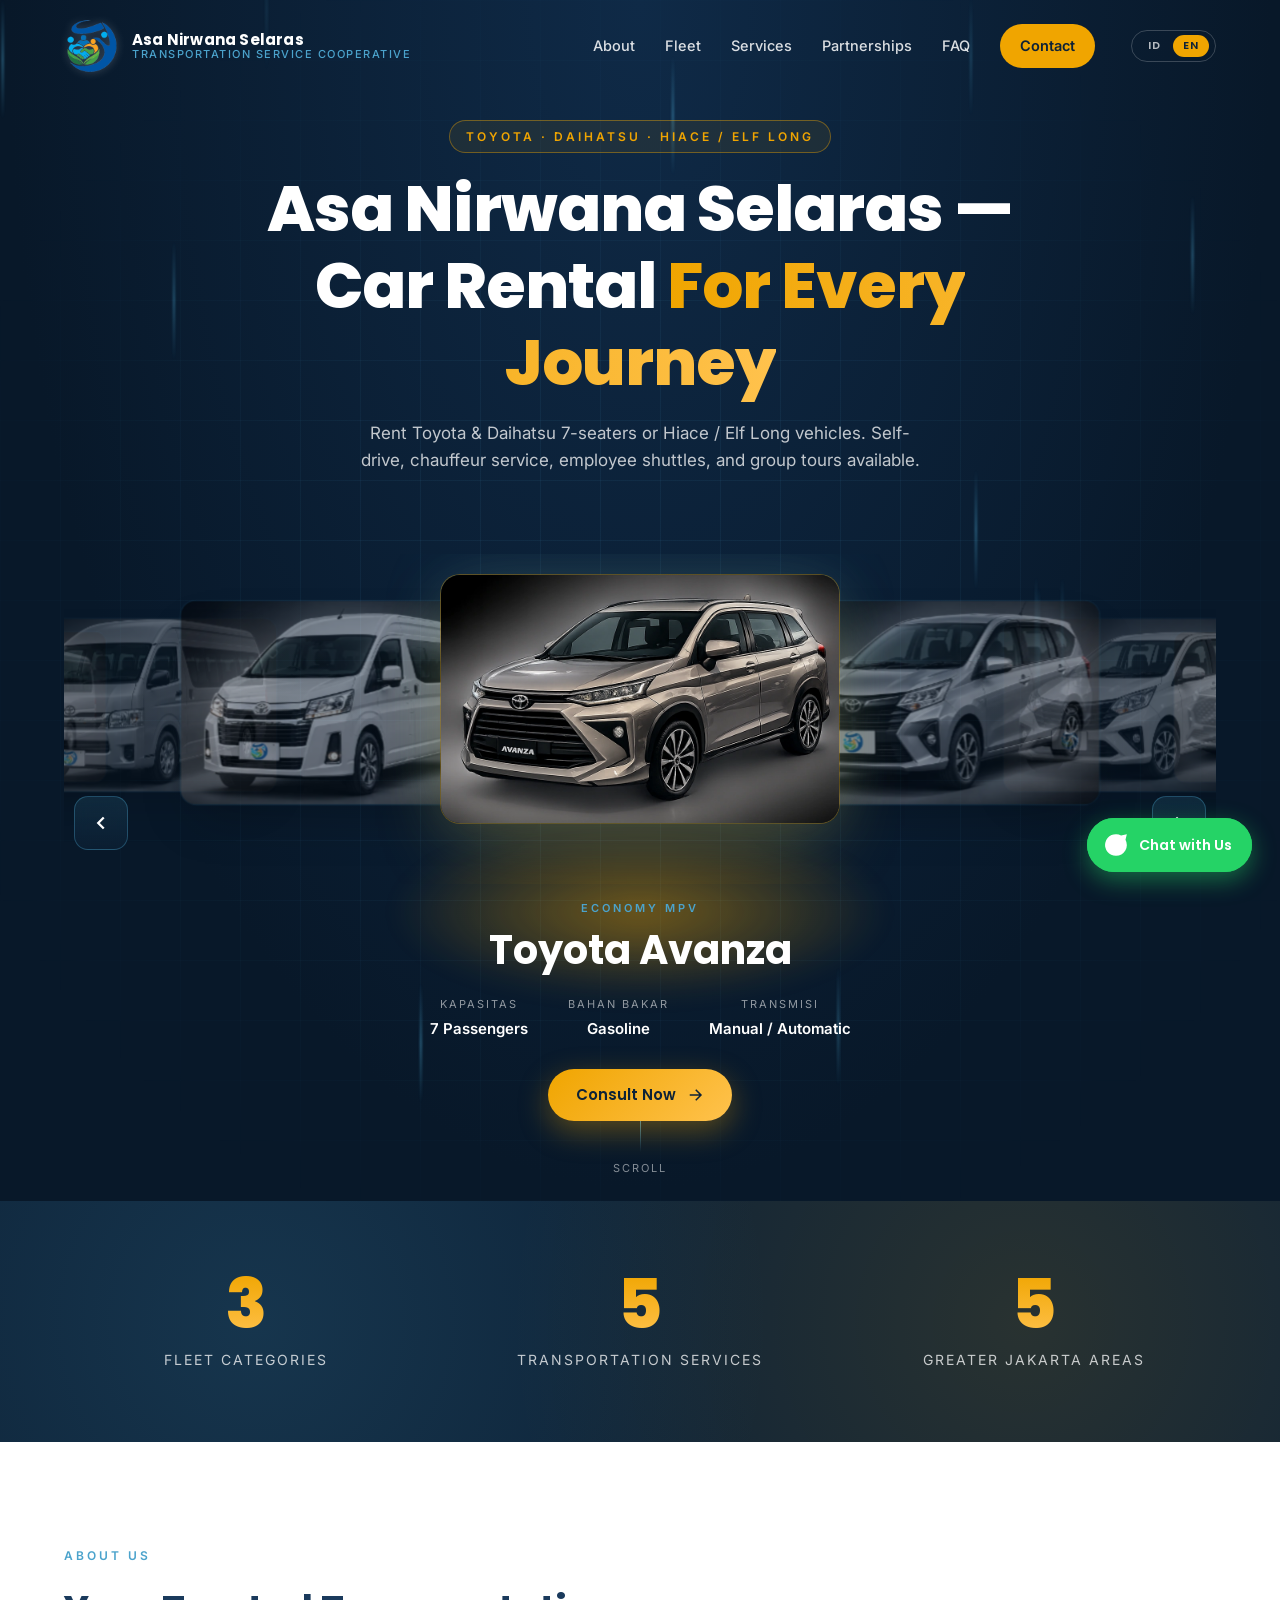
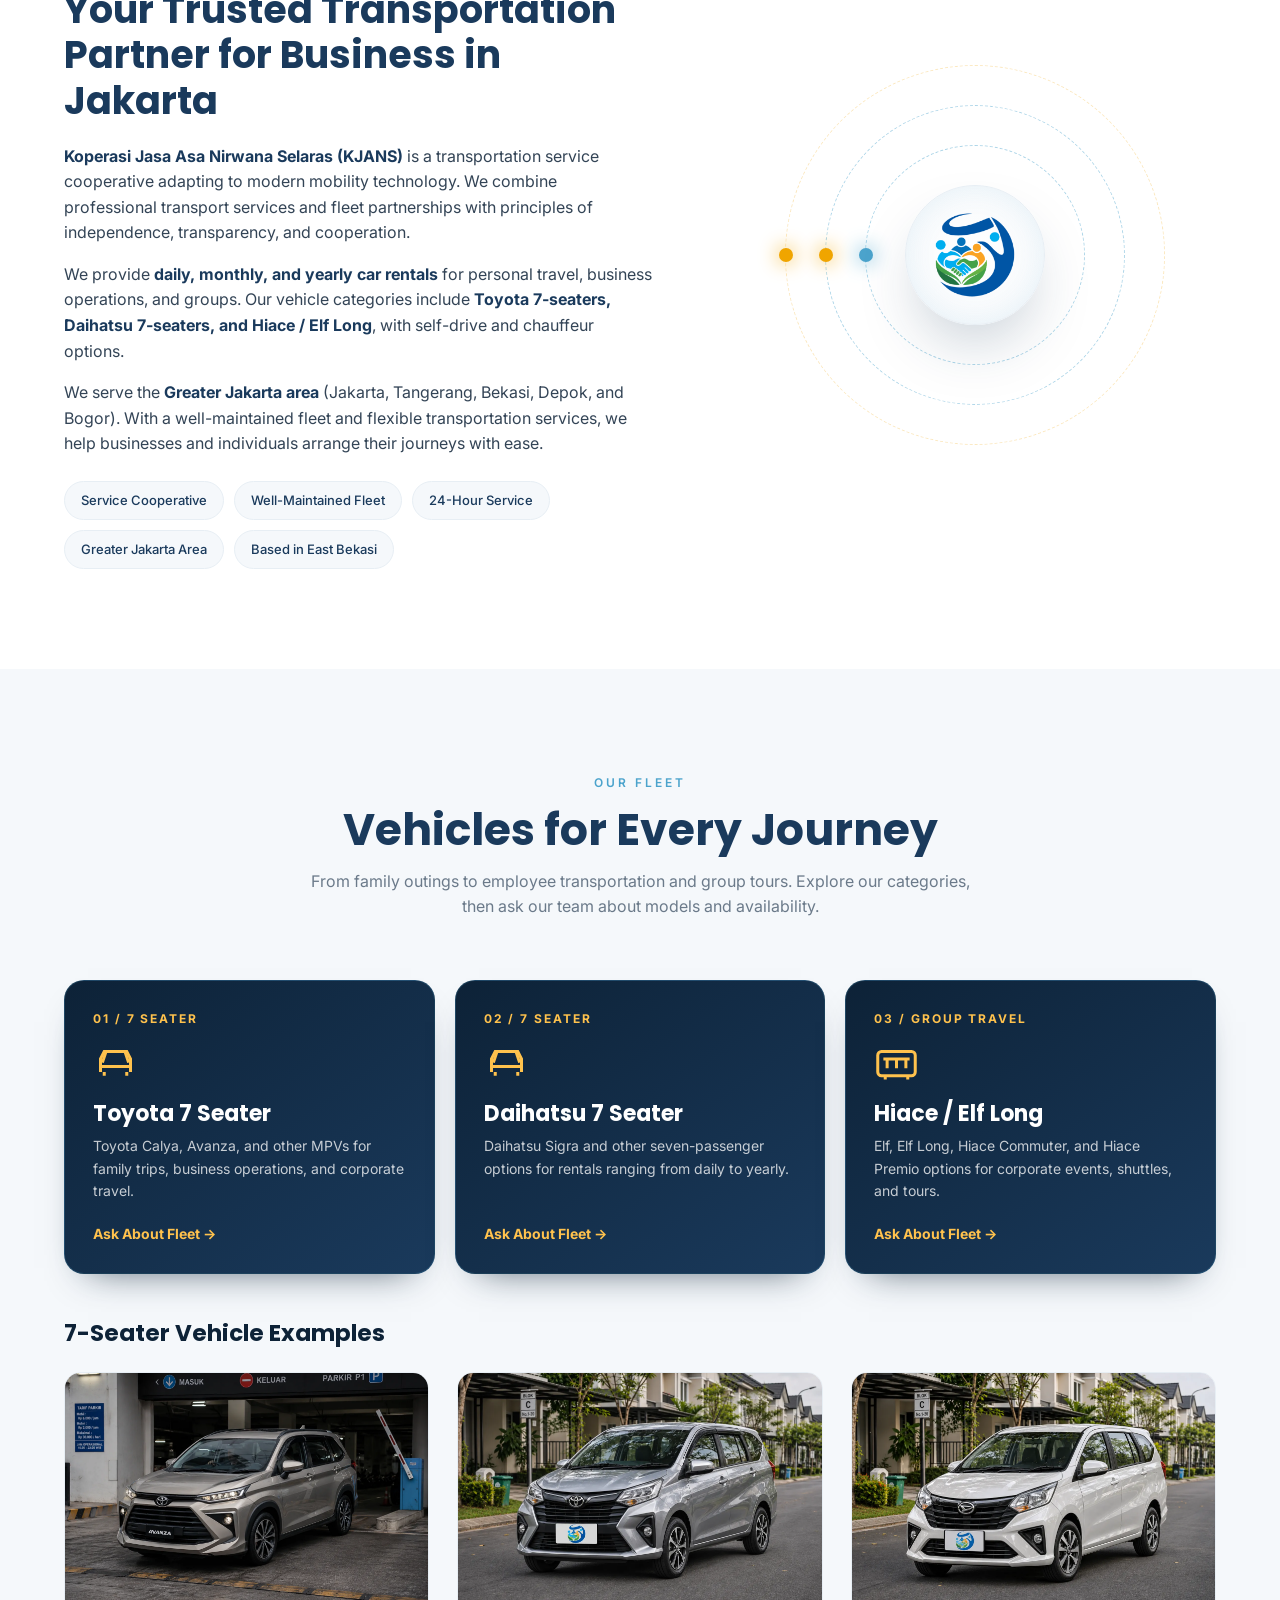
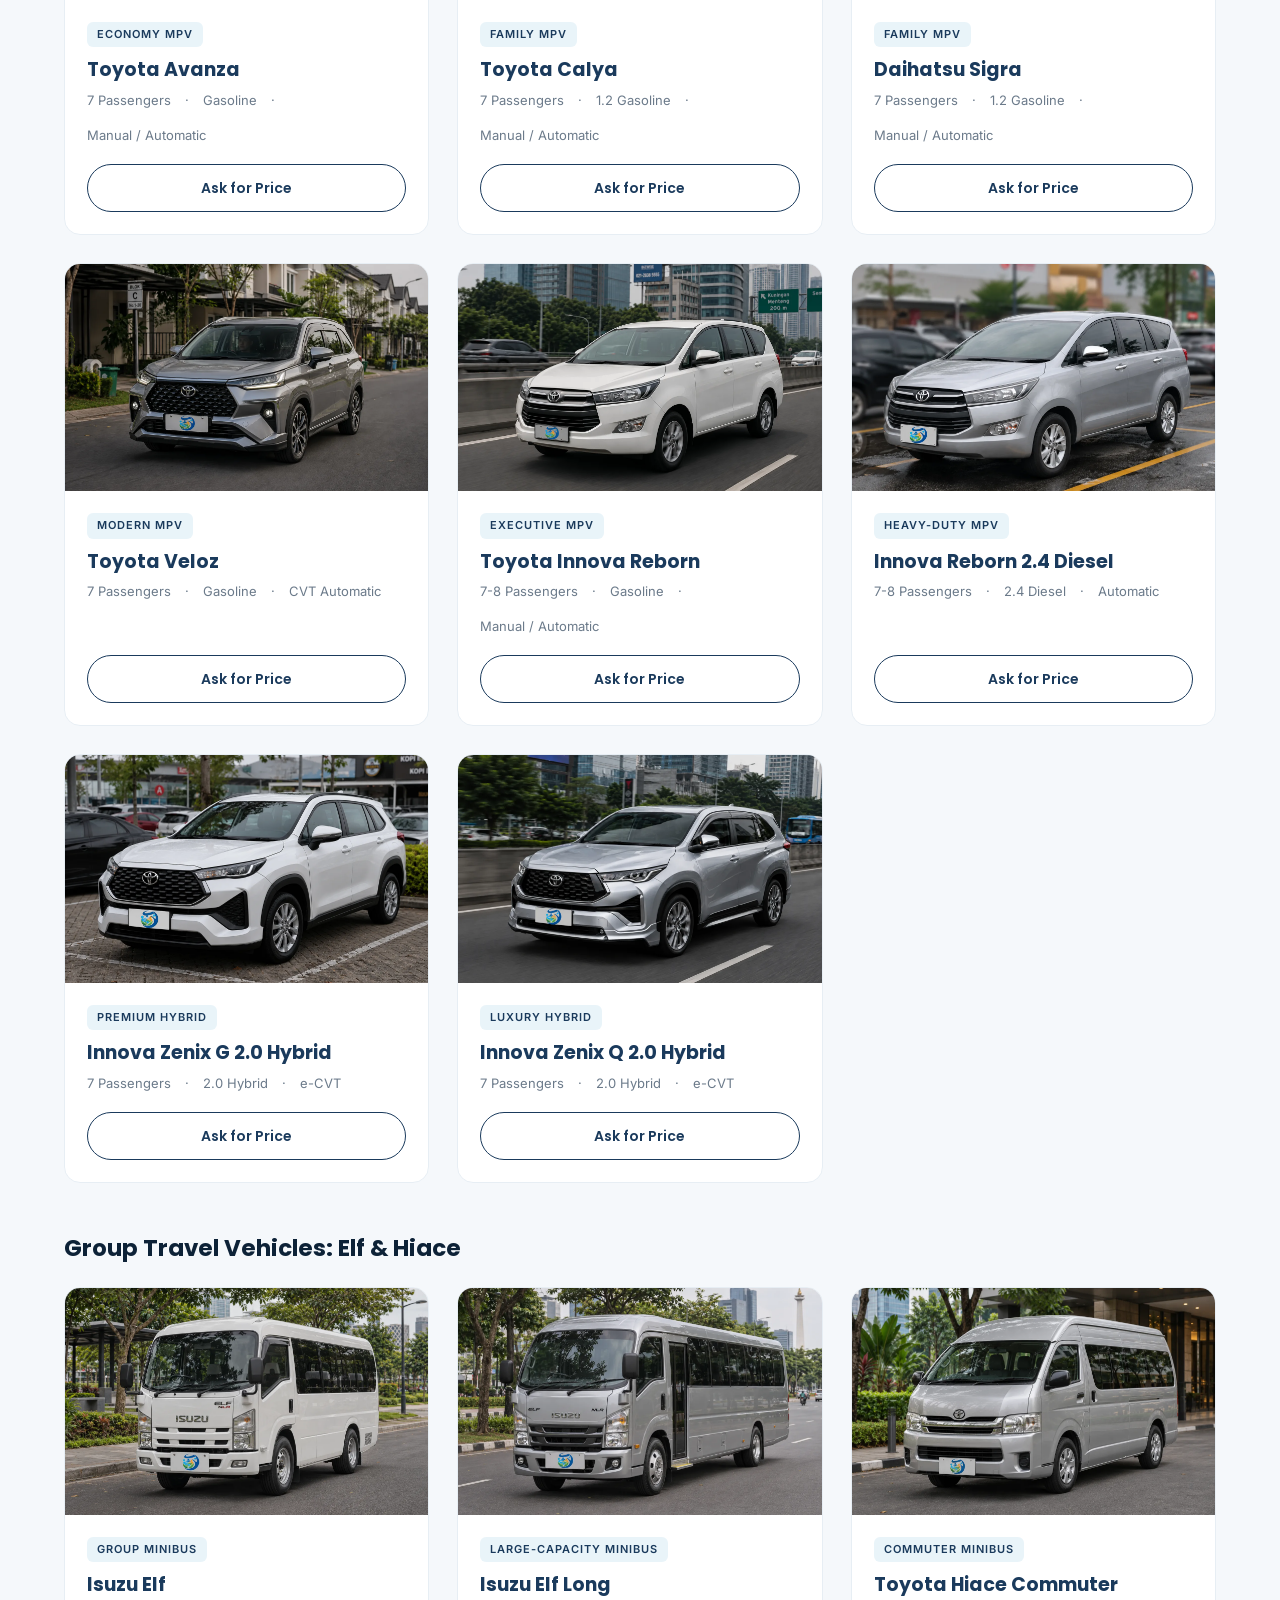
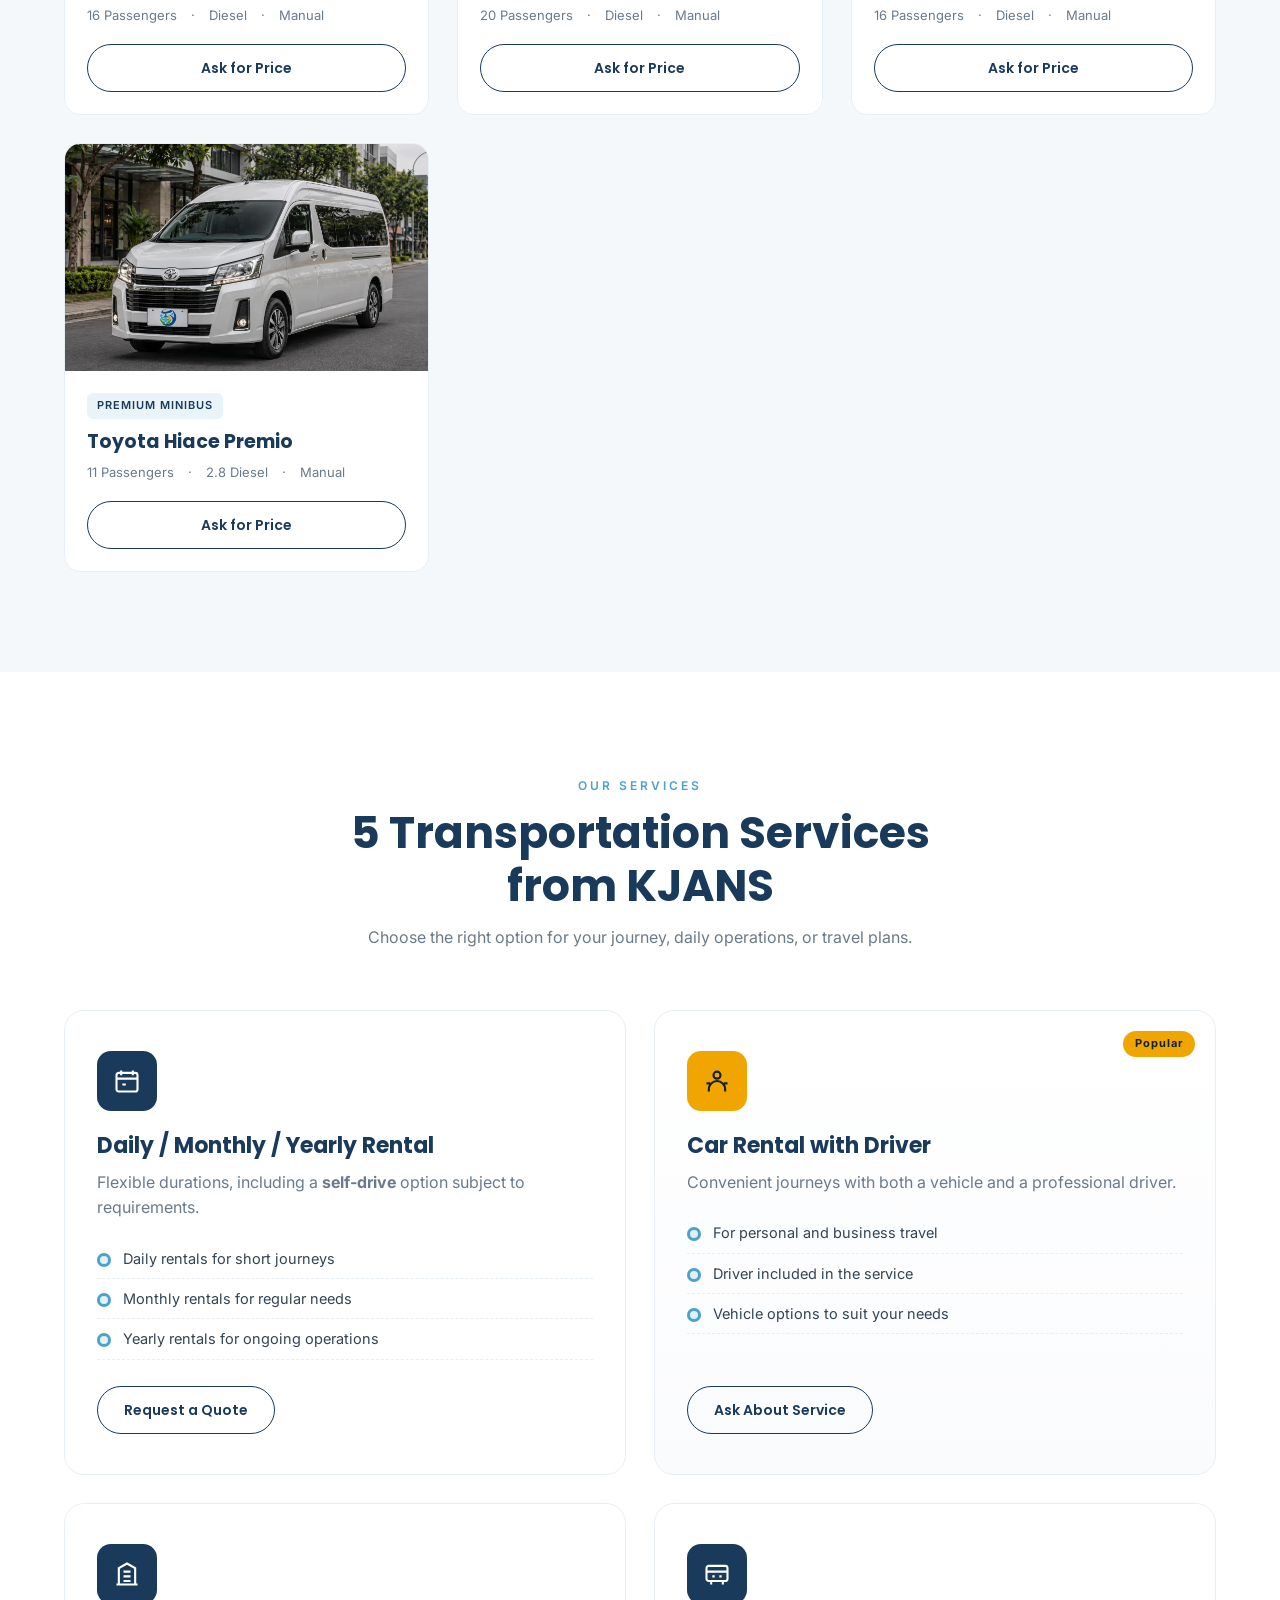
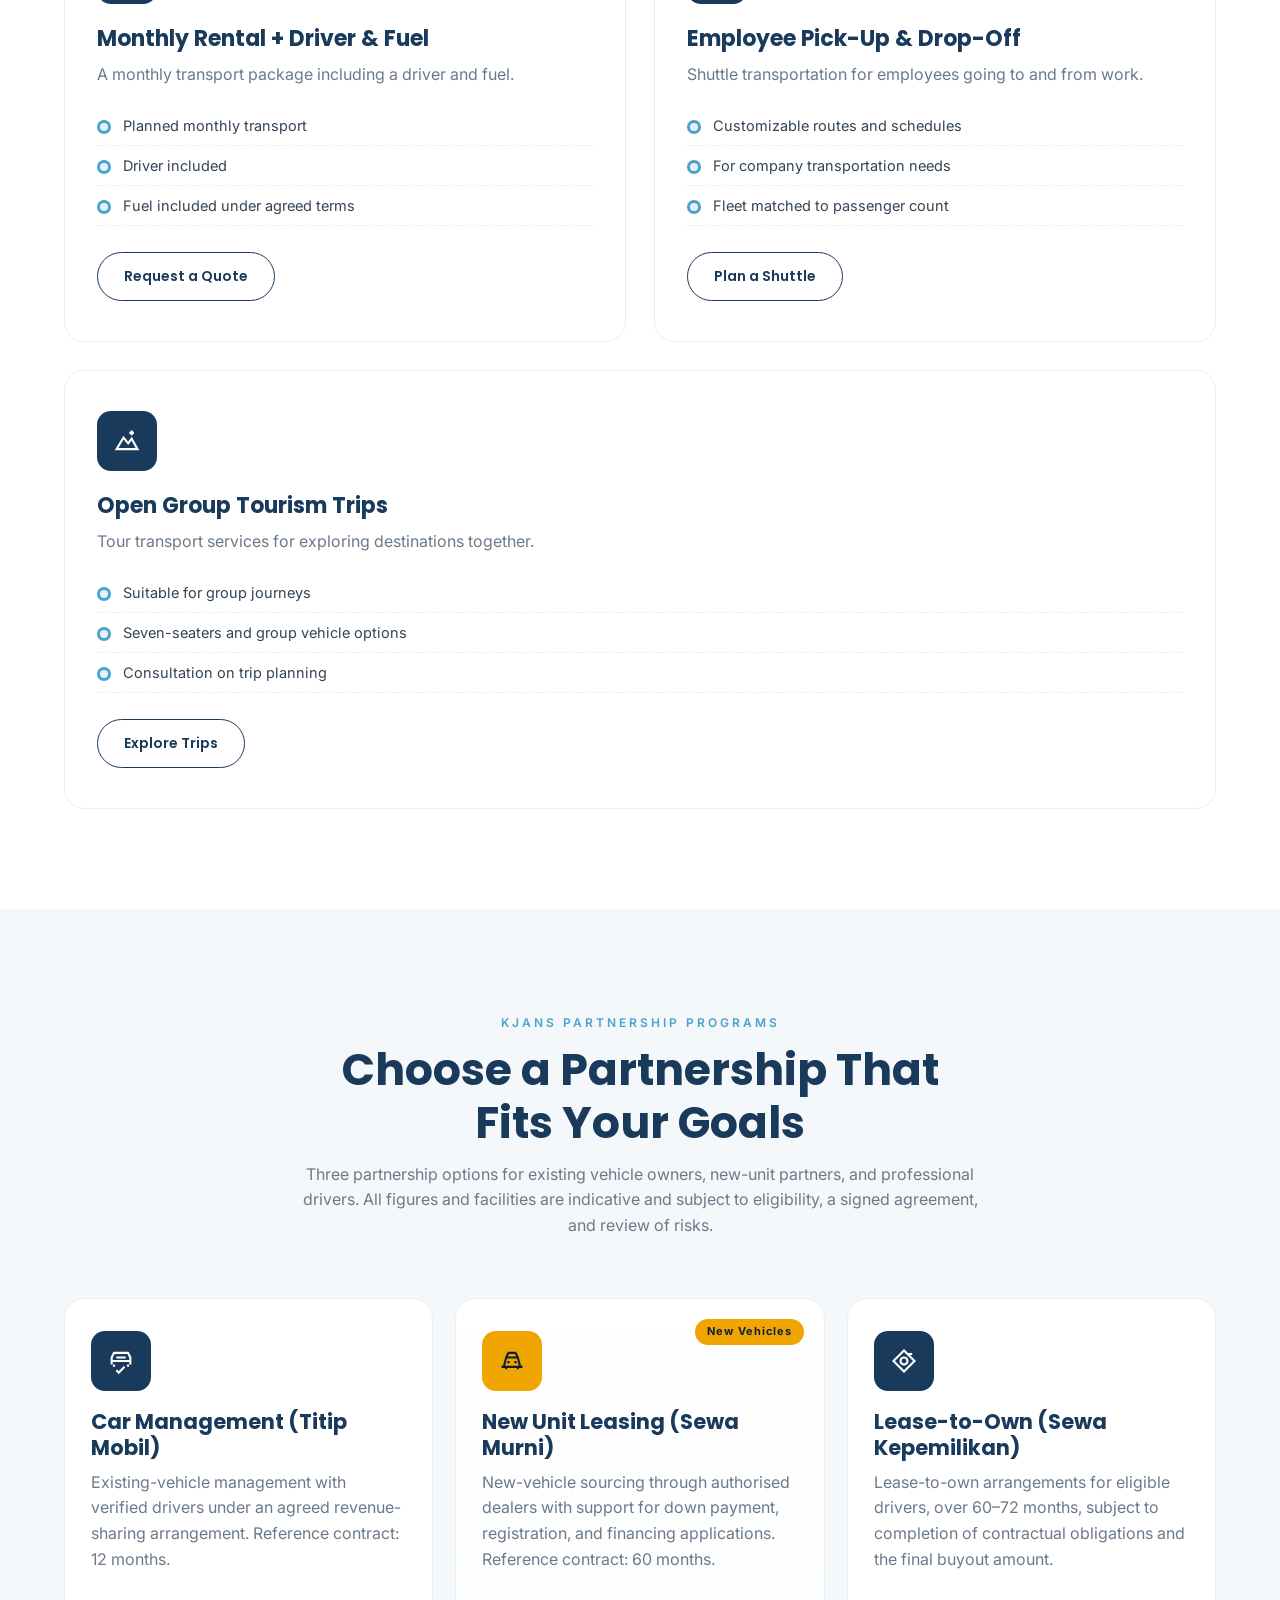
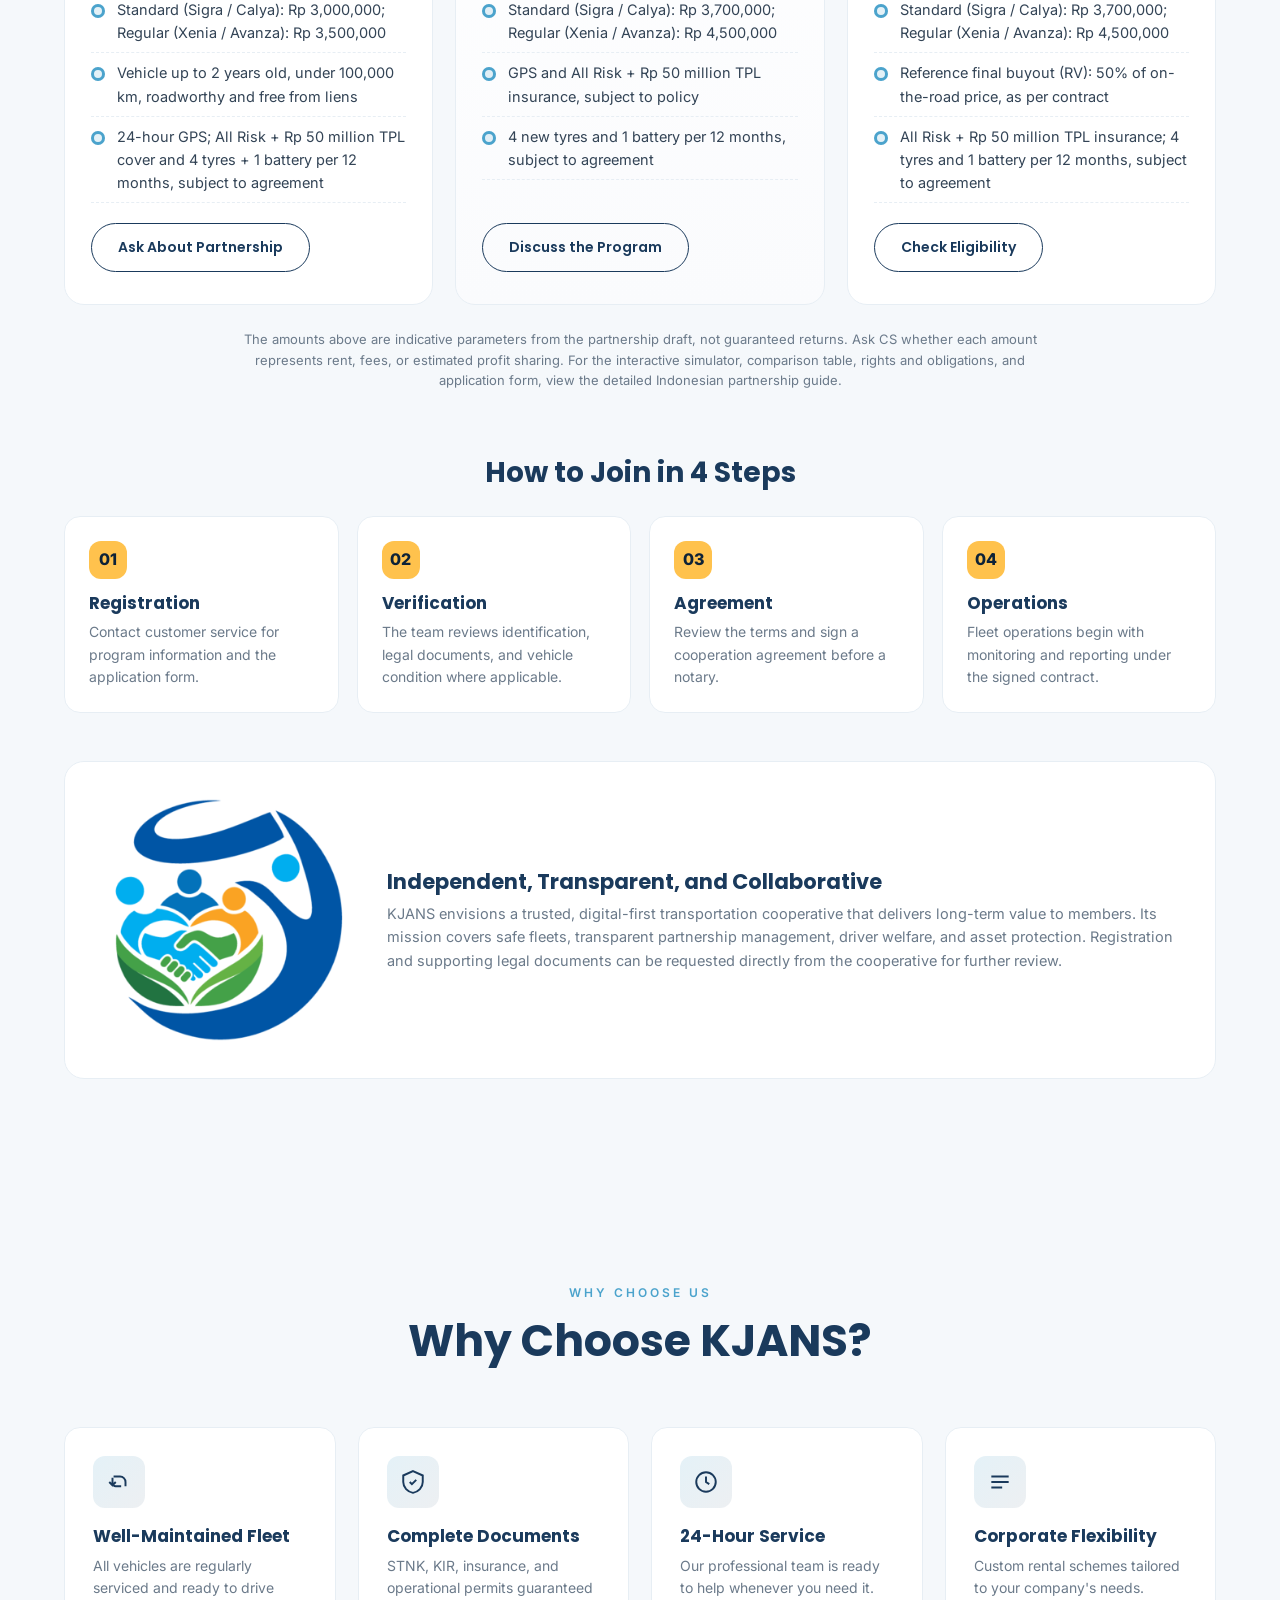
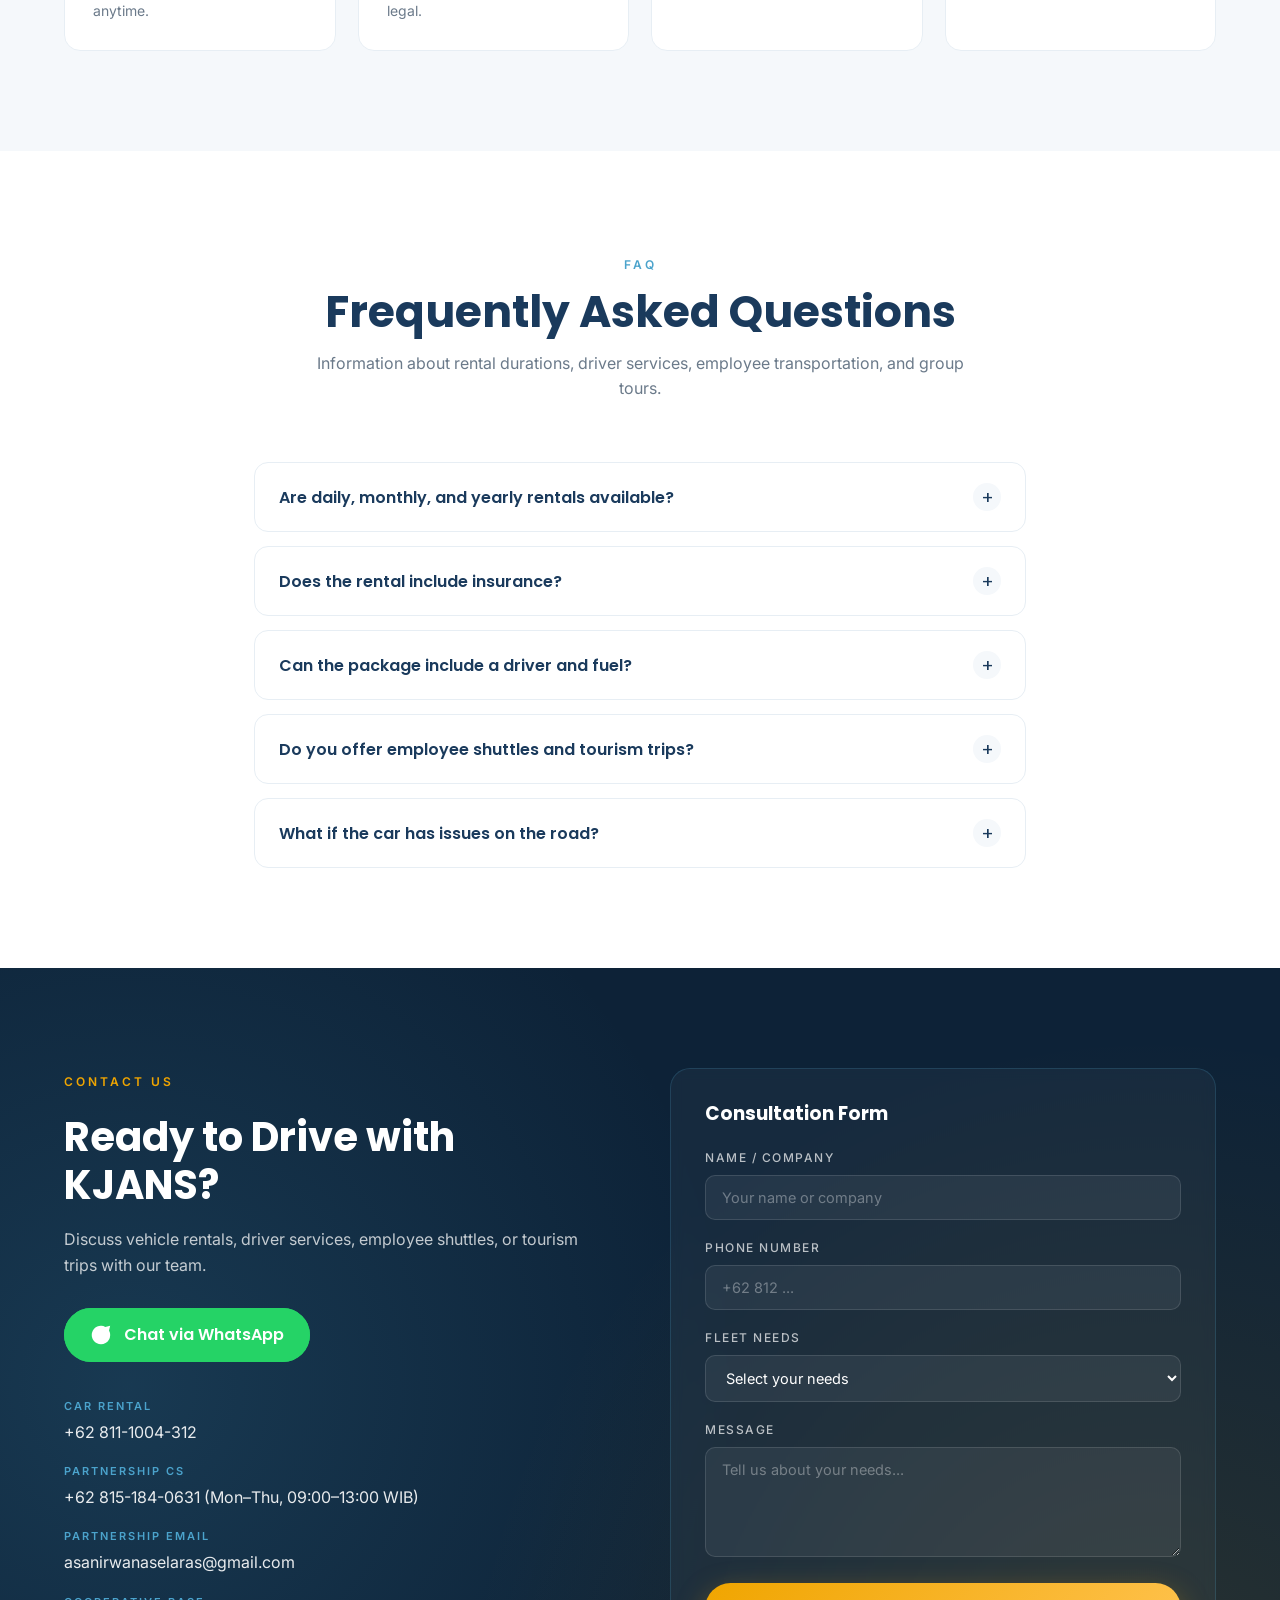
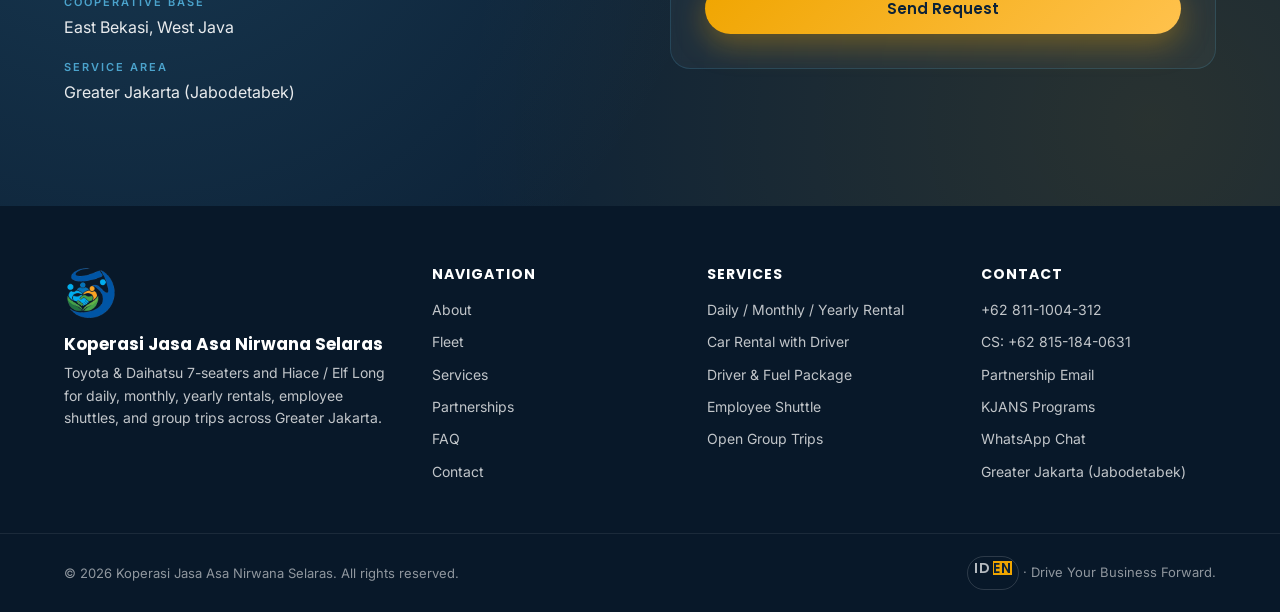
==== commit 5d98b332: "Add Toyota Calya and Daihatsu Sigra to fleet carousel and gallery" ====
--- a/en/index.html
+++ b/en/index.html
@@ -1926,6 +1926,16 @@
               </div>
             </div>
             <div class="swiper-slide">
+              <div class="car-card" data-name="Toyota Calya" data-seats="7 Passengers" data-fuel="1.2 Gasoline" data-trans="Manual / Automatic" data-class="Family MPV">
+                <img src="/images/toyota_calya_kjans.webp" alt="Illustration of Toyota Calya 7-seater with Asa Nirwana Selaras logo on license plate" width="640" height="400" loading="lazy" />
+              </div>
+            </div>
+            <div class="swiper-slide">
+              <div class="car-card" data-name="Daihatsu Sigra" data-seats="7 Passengers" data-fuel="1.2 Gasoline" data-trans="Manual / Automatic" data-class="Family MPV">
+                <img src="/images/daihatsu_sigra_kjans.webp" alt="Illustration of Daihatsu Sigra 7-seater with Asa Nirwana Selaras logo on license plate" width="640" height="400" loading="lazy" />
+              </div>
+            </div>
+            <div class="swiper-slide">
               <div class="car-card" data-name="Toyota Veloz" data-seats="7 Passengers" data-fuel="Gasoline" data-trans="CVT Automatic" data-class="Modern MPV">
 <img src="/images/toyota_veloz.webp" alt="Toyota Veloz Rental - Modern MPV CVT Automatic 7 Passengers" width="640" height="400" loading="lazy" />
               </div>
@@ -2053,14 +2063,14 @@
           <span class="category-number">01 / 7 SEATER</span>
           <svg class="category-icon" viewBox="0 0 24 24" fill="none" stroke="currentColor" stroke-width="1.6" aria-hidden="true"><path d="M4 16V9l2-4h12l2 4v7M4 13h16M6 16v2m12-2v2M7 10h.01M17 10h.01"/><path d="M7 5l-2 6m12-6 2 6"/></svg>
           <h3>Toyota 7 Seater</h3>
-          <p>MPVs for family trips, business operations, and corporate travel.</p>
+          <p>Toyota Calya, Avanza, and other MPVs for family trips, business operations, and corporate travel.</p>
           <a href="https://wa.me/628111004312?text=Hi%20KJANS%2C%20I%20would%20like%20to%20ask%20about%20Toyota%207-seater%20rental" target="_blank" rel="noopener">Ask About Fleet &rarr;</a>
         </article>
         <article class="fleet-category-card" data-aos="fade-up" data-aos-delay="80">
           <span class="category-number">02 / 7 SEATER</span>
           <svg class="category-icon" viewBox="0 0 24 24" fill="none" stroke="currentColor" stroke-width="1.6" aria-hidden="true"><path d="M4 16V9l2-4h12l2 4v7M4 13h16M6 16v2m12-2v2M7 10h.01M17 10h.01"/><path d="M7 5l-2 6m12-6 2 6"/></svg>
           <h3>Daihatsu 7 Seater</h3>
-          <p>Seven-passenger options for rentals ranging from daily to yearly.</p>
+          <p>Daihatsu Sigra and other seven-passenger options for rentals ranging from daily to yearly.</p>
           <a href="https://wa.me/628111004312?text=Hi%20KJANS%2C%20I%20would%20like%20to%20ask%20about%20Daihatsu%207-seater%20rental" target="_blank" rel="noopener">Ask About Fleet &rarr;</a>
         </article>
         <article class="fleet-category-card" data-aos="fade-up" data-aos-delay="160">
@@ -2071,7 +2081,7 @@
           <a href="https://wa.me/628111004312?text=Hi%20KJANS%2C%20I%20would%20like%20to%20ask%20about%20Hiace%20or%20Elf%20Long%20rental" target="_blank" rel="noopener">Ask About Fleet &rarr;</a>
         </article>
       </div>
-      <h3 class="fleet-subtitle">Toyota 7-Seater Vehicle Examples</h3>
+      <h3 class="fleet-subtitle">7-Seater Vehicle Examples</h3>
       <div class="fleet-grid" id="fleetGrid">
         <div class="fleet-card" data-aos="fade-up" data-aos-delay="0">
           <div class="fleet-img">
@@ -2086,6 +2096,36 @@
               <span>Manual / Automatic</span>
             </div>
             <a href="https://wa.me/628111004312?text=Hi%20KJANS%2C%20I%20would%20like%20to%20ask%20about%20Toyota%20Avanza%20price" target="_blank" rel="noopener" class="btn-outline">Ask for Price</a>
+          </div>
+        </div>
+        <div class="fleet-card" data-aos="fade-up" data-aos-delay="80">
+          <div class="fleet-img">
+            <img src="/images/toyota_calya_fleet_kjans.webp" alt="Illustration of Toyota Calya 7-seat rental with Asa Nirwana Selaras branded license plate" width="640" height="400" loading="lazy" />
+          </div>
+          <div class="fleet-body">
+            <span class="fleet-chip">Family MPV</span>
+            <h3>Toyota Calya</h3>
+            <div class="fleet-specs">
+              <span>7 Passengers</span><span>&middot;</span>
+              <span>1.2 Gasoline</span><span>&middot;</span>
+              <span>Manual / Automatic</span>
+            </div>
+            <a href="https://wa.me/628111004312?text=Hi%20KJANS%2C%20I%20would%20like%20to%20ask%20about%20Toyota%20Calya%20rental%20price" target="_blank" rel="noopener" class="btn-outline">Ask for Price</a>
+          </div>
+        </div>
+        <div class="fleet-card" data-aos="fade-up" data-aos-delay="160">
+          <div class="fleet-img">
+            <img src="/images/daihatsu_sigra_fleet_kjans.webp" alt="Illustration of Daihatsu Sigra 7-seat rental with Asa Nirwana Selaras branded license plate" width="640" height="400" loading="lazy" />
+          </div>
+          <div class="fleet-body">
+            <span class="fleet-chip">Family MPV</span>
+            <h3>Daihatsu Sigra</h3>
+            <div class="fleet-specs">
+              <span>7 Passengers</span><span>&middot;</span>
+              <span>1.2 Gasoline</span><span>&middot;</span>
+              <span>Manual / Automatic</span>
+            </div>
+            <a href="https://wa.me/628111004312?text=Hi%20KJANS%2C%20I%20would%20like%20to%20ask%20about%20Daihatsu%20Sigra%20rental%20price" target="_blank" rel="noopener" class="btn-outline">Ask for Price</a>
           </div>
         </div>
         <div class="fleet-card" data-aos="fade-up" data-aos-delay="80">
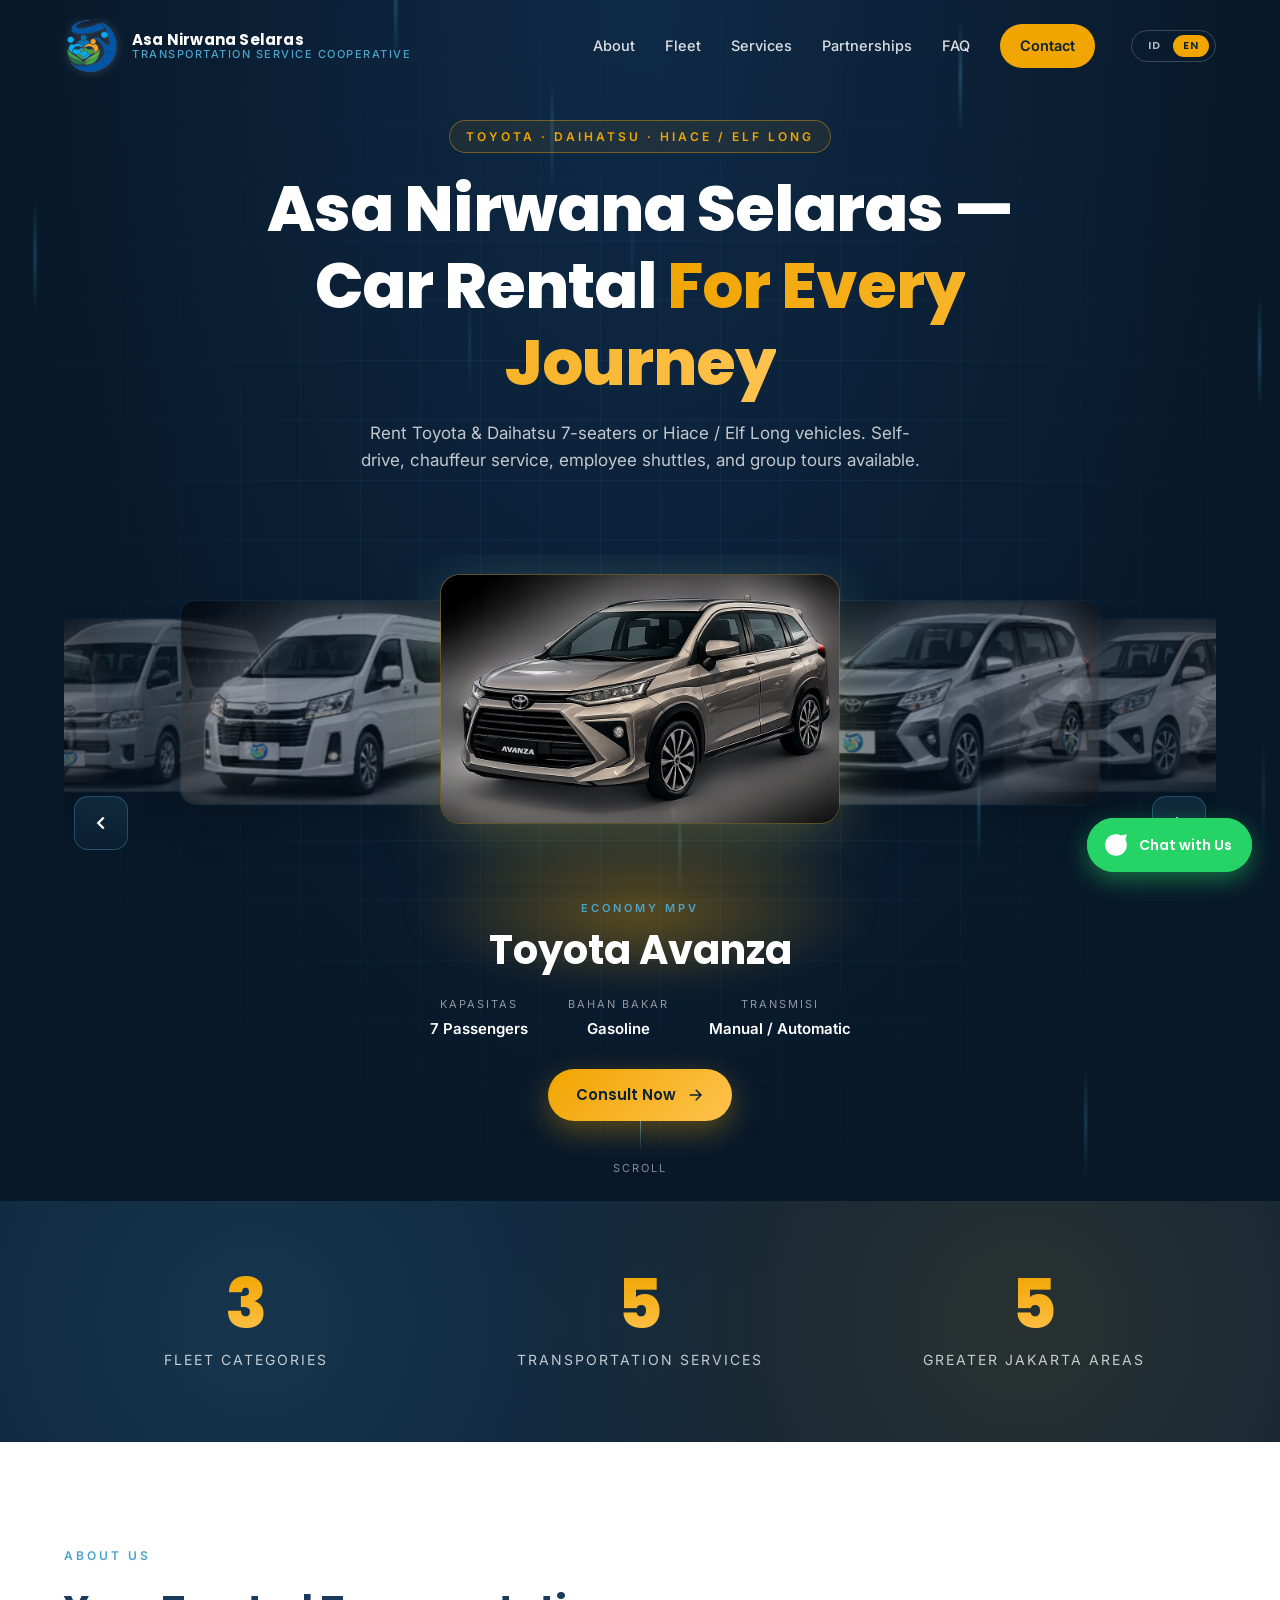
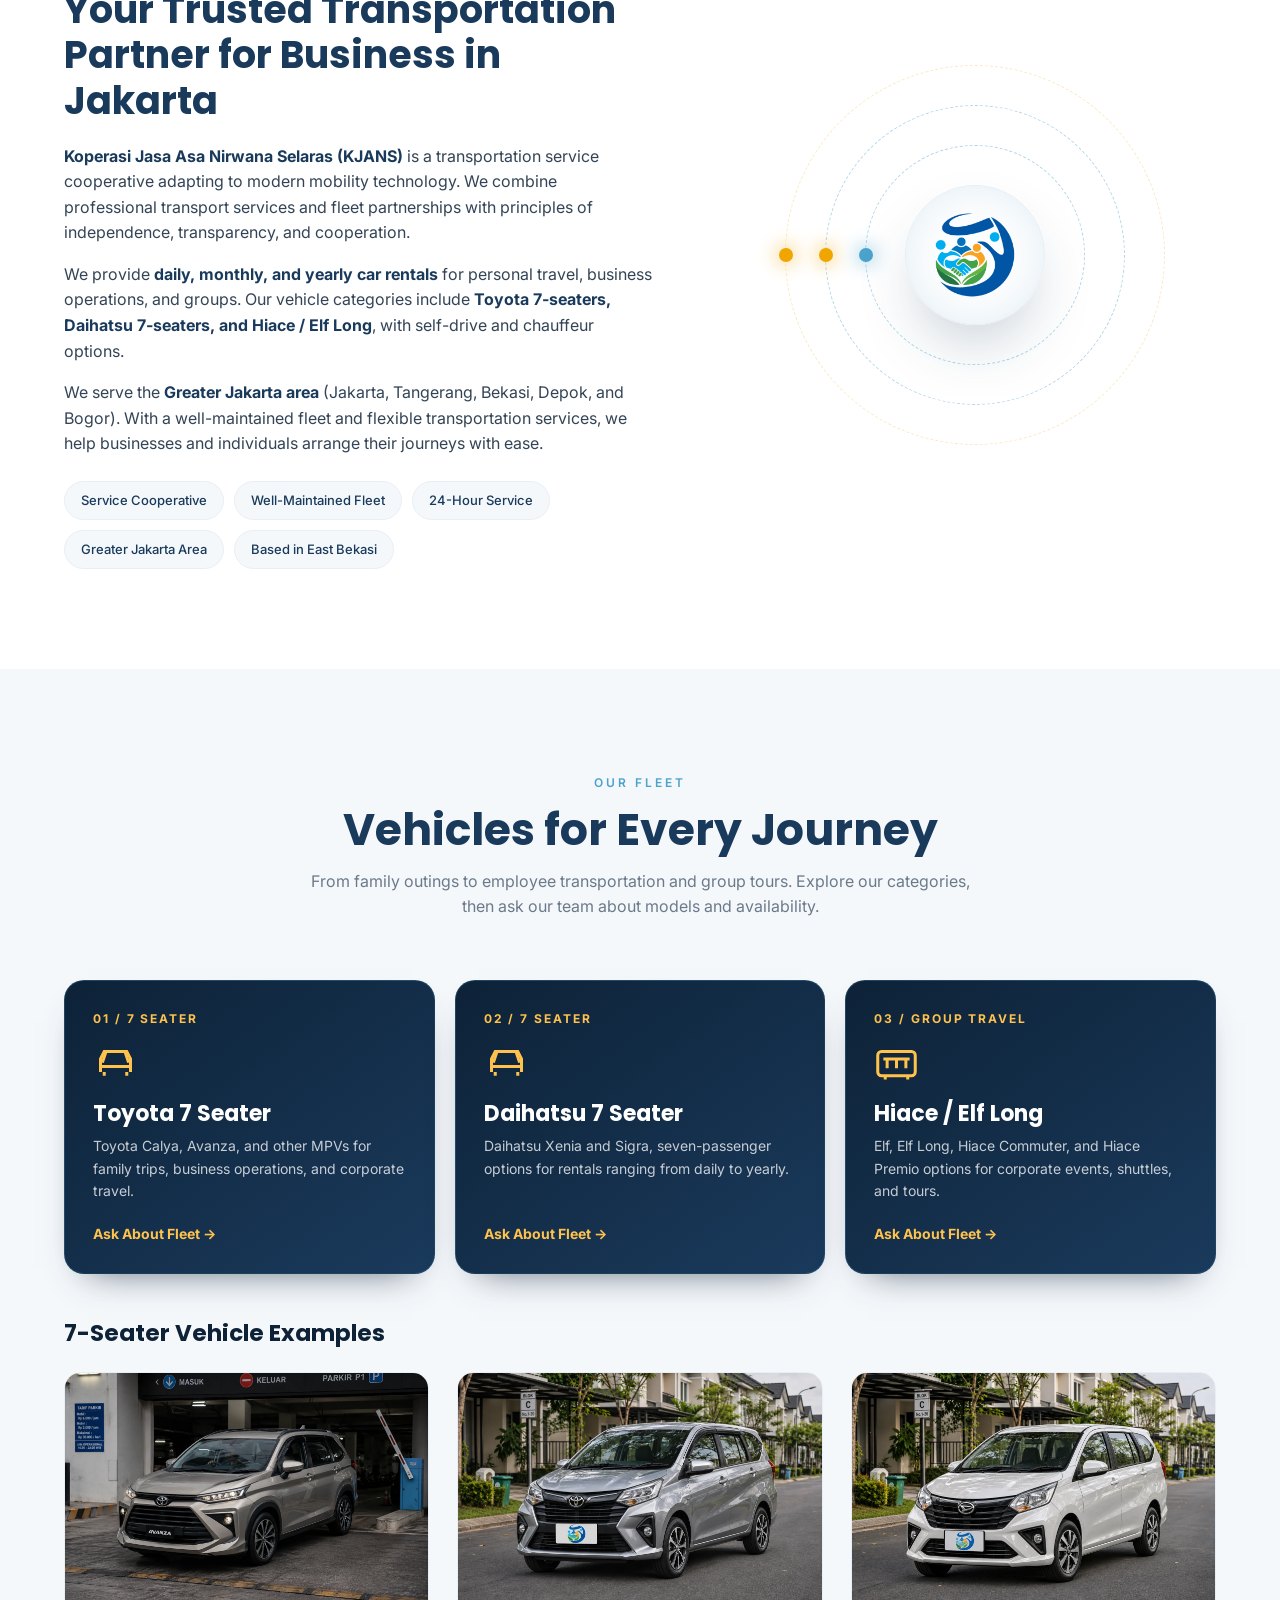
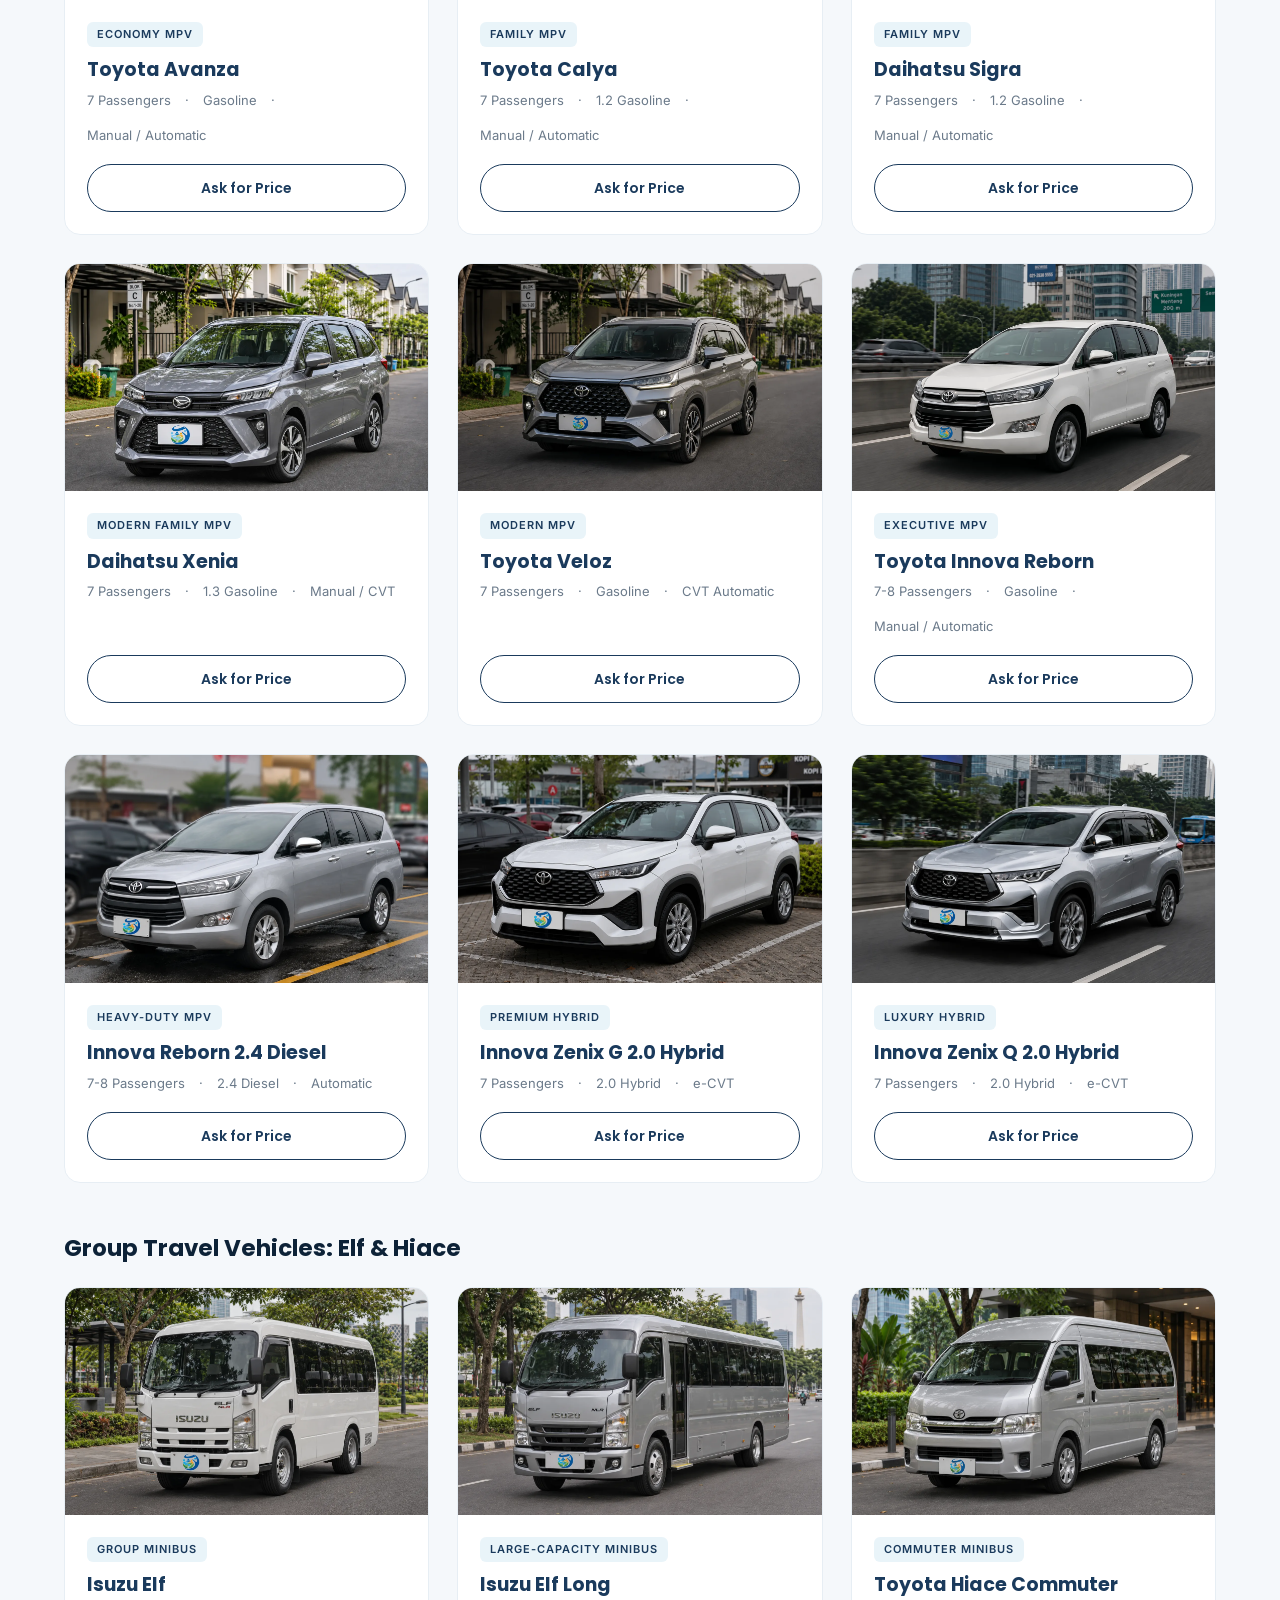
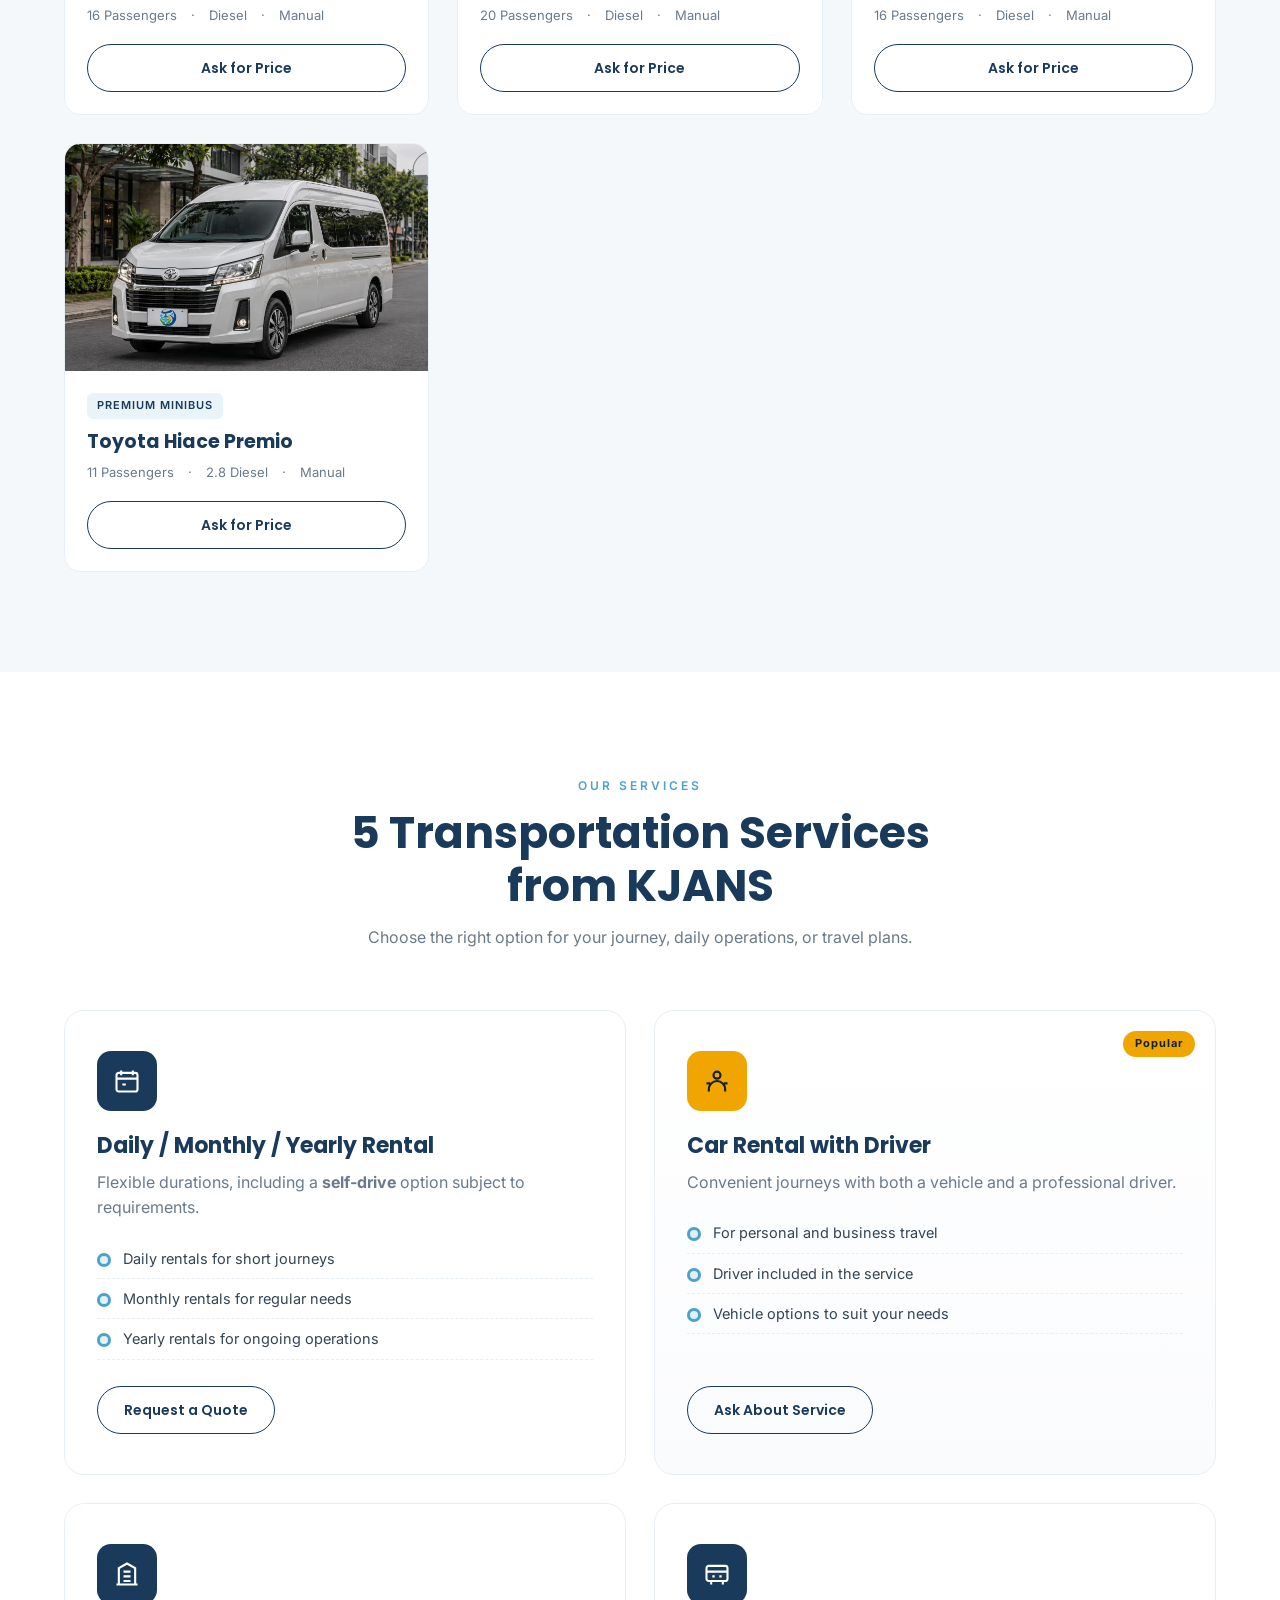
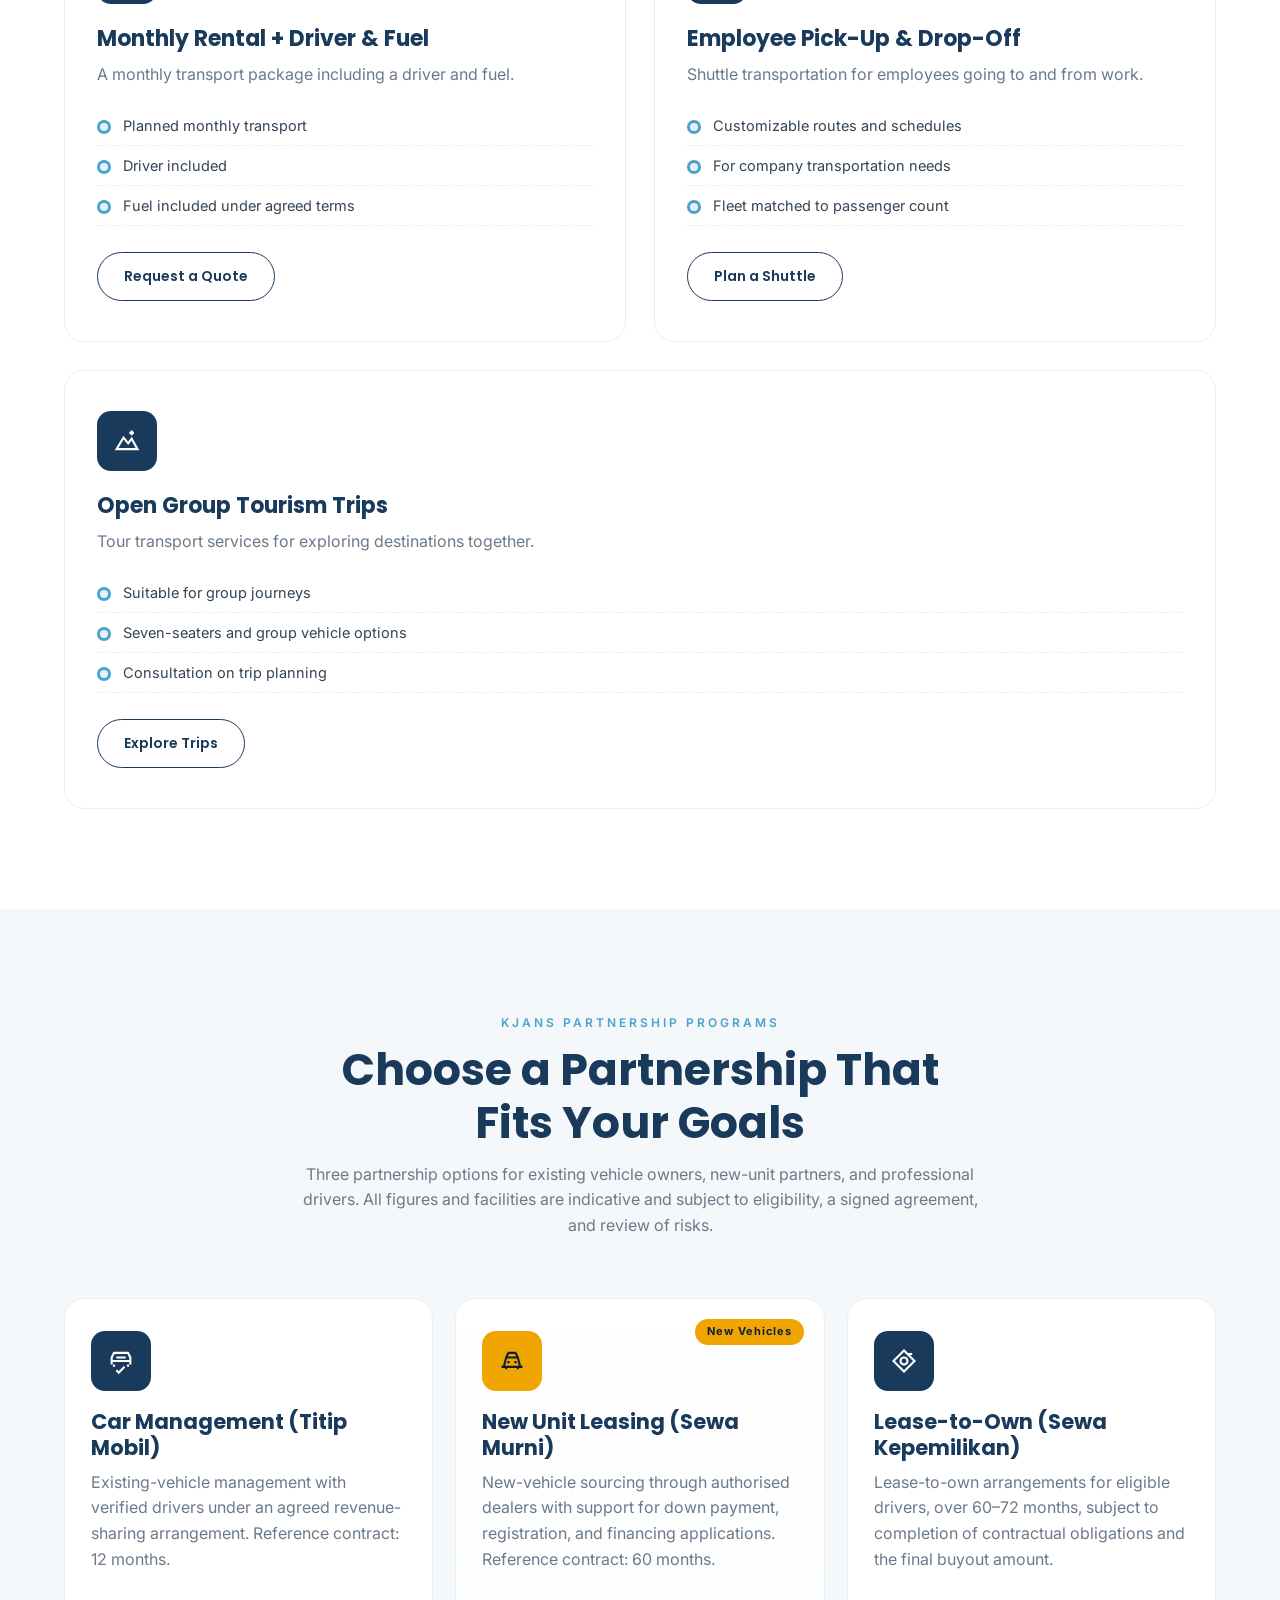
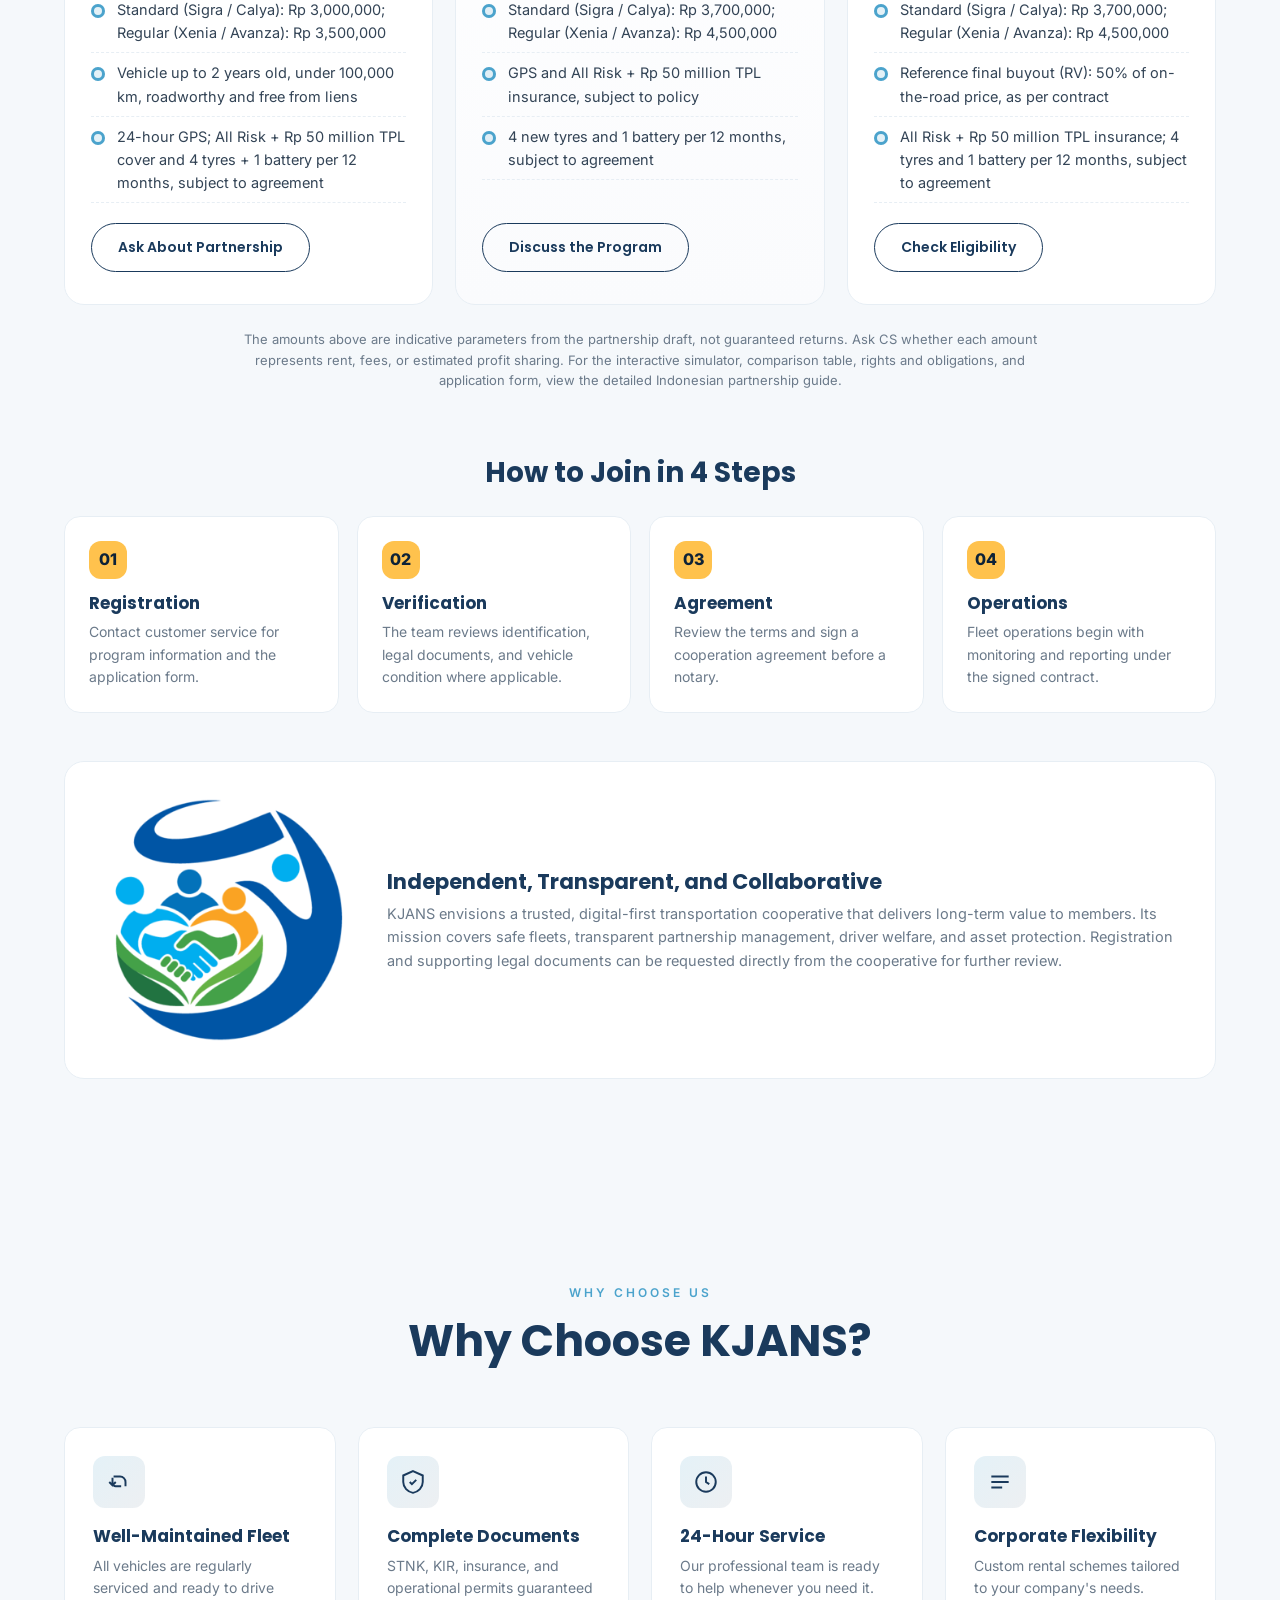
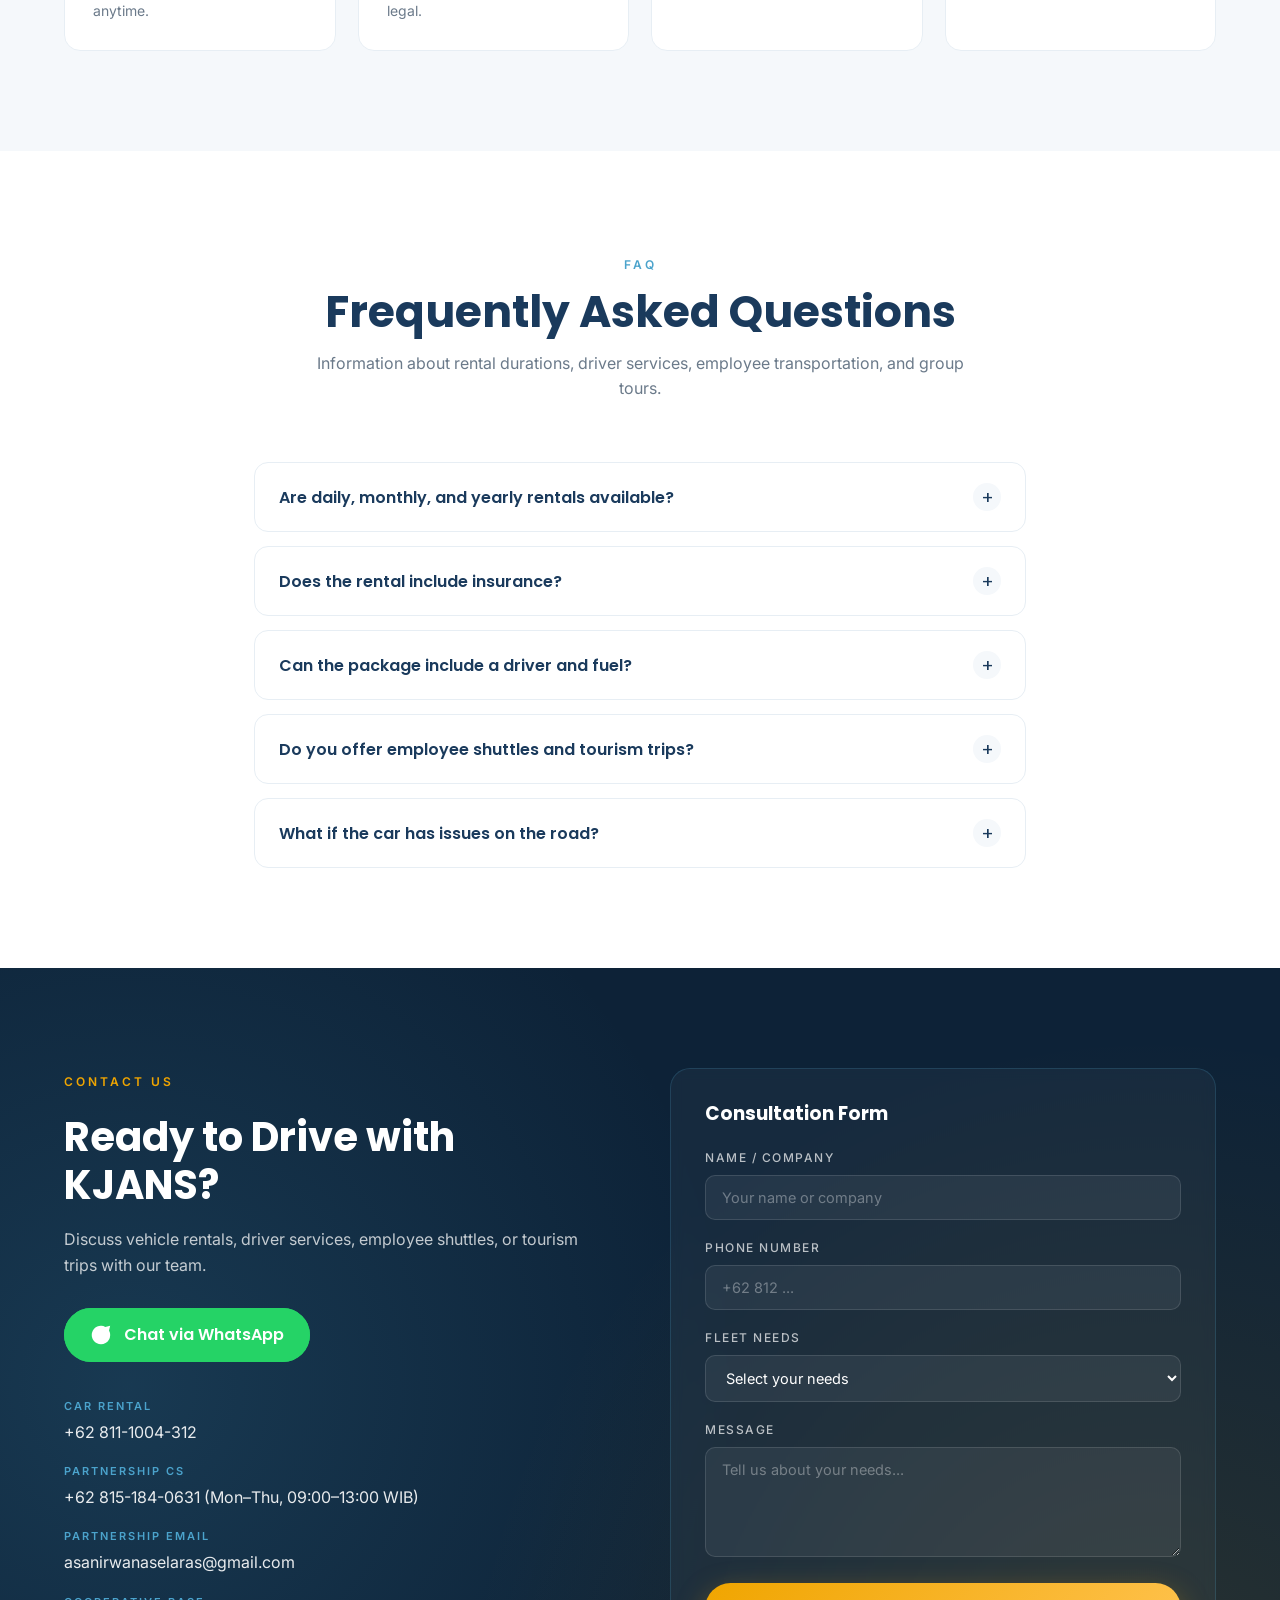
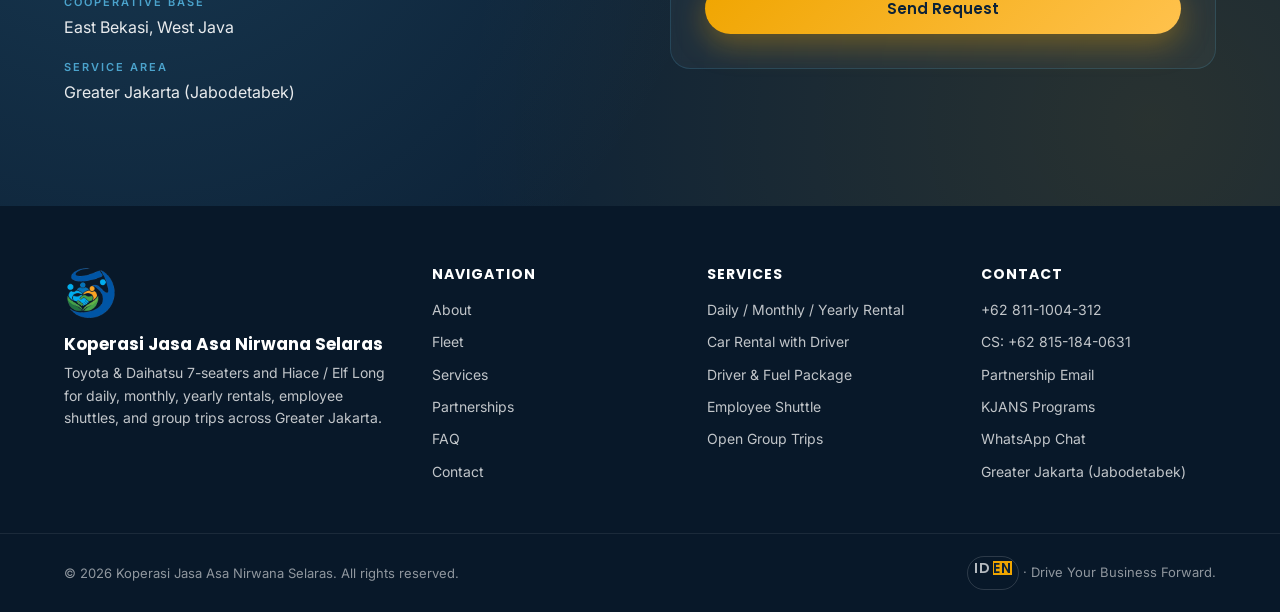
==== commit 407c272c: "Add Daihatsu Xenia to 7-seater gallery and vehicle slider" ====
--- a/en/index.html
+++ b/en/index.html
@@ -1936,6 +1936,11 @@
               </div>
             </div>
             <div class="swiper-slide">
+              <div class="car-card" data-name="Daihatsu Xenia" data-seats="7 Passengers" data-fuel="1.3 Gasoline" data-trans="Manual / CVT" data-class="Modern Family MPV">
+                <img src="/images/daihatsu_xenia_kjans.webp" alt="Illustration of Daihatsu Xenia 7-seater with Asa Nirwana Selaras logo on license plate" width="640" height="400" loading="lazy" />
+              </div>
+            </div>
+            <div class="swiper-slide">
               <div class="car-card" data-name="Toyota Veloz" data-seats="7 Passengers" data-fuel="Gasoline" data-trans="CVT Automatic" data-class="Modern MPV">
 <img src="/images/toyota_veloz.webp" alt="Toyota Veloz Rental - Modern MPV CVT Automatic 7 Passengers" width="640" height="400" loading="lazy" />
               </div>
@@ -2070,7 +2075,7 @@
           <span class="category-number">02 / 7 SEATER</span>
           <svg class="category-icon" viewBox="0 0 24 24" fill="none" stroke="currentColor" stroke-width="1.6" aria-hidden="true"><path d="M4 16V9l2-4h12l2 4v7M4 13h16M6 16v2m12-2v2M7 10h.01M17 10h.01"/><path d="M7 5l-2 6m12-6 2 6"/></svg>
           <h3>Daihatsu 7 Seater</h3>
-          <p>Daihatsu Sigra and other seven-passenger options for rentals ranging from daily to yearly.</p>
+          <p>Daihatsu Xenia and Sigra, seven-passenger options for rentals ranging from daily to yearly.</p>
           <a href="https://wa.me/628111004312?text=Hi%20KJANS%2C%20I%20would%20like%20to%20ask%20about%20Daihatsu%207-seater%20rental" target="_blank" rel="noopener">Ask About Fleet &rarr;</a>
         </article>
         <article class="fleet-category-card" data-aos="fade-up" data-aos-delay="160">
@@ -2126,6 +2131,21 @@
               <span>Manual / Automatic</span>
             </div>
             <a href="https://wa.me/628111004312?text=Hi%20KJANS%2C%20I%20would%20like%20to%20ask%20about%20Daihatsu%20Sigra%20rental%20price" target="_blank" rel="noopener" class="btn-outline">Ask for Price</a>
+          </div>
+        </div>
+        <div class="fleet-card" data-aos="fade-up" data-aos-delay="240">
+          <div class="fleet-img">
+            <img src="/images/daihatsu_xenia_fleet_kjans.webp" alt="Illustration of Daihatsu Xenia 7-seat rental with Asa Nirwana Selaras branded license plate" width="640" height="400" loading="lazy" />
+          </div>
+          <div class="fleet-body">
+            <span class="fleet-chip">Modern Family MPV</span>
+            <h3>Daihatsu Xenia</h3>
+            <div class="fleet-specs">
+              <span>7 Passengers</span><span>&middot;</span>
+              <span>1.3 Gasoline</span><span>&middot;</span>
+              <span>Manual / CVT</span>
+            </div>
+            <a href="https://wa.me/628111004312?text=Hi%20KJANS%2C%20I%20would%20like%20to%20ask%20about%20Daihatsu%20Xenia%20rental%20price" target="_blank" rel="noopener" class="btn-outline">Ask for Price</a>
           </div>
         </div>
         <div class="fleet-card" data-aos="fade-up" data-aos-delay="80">
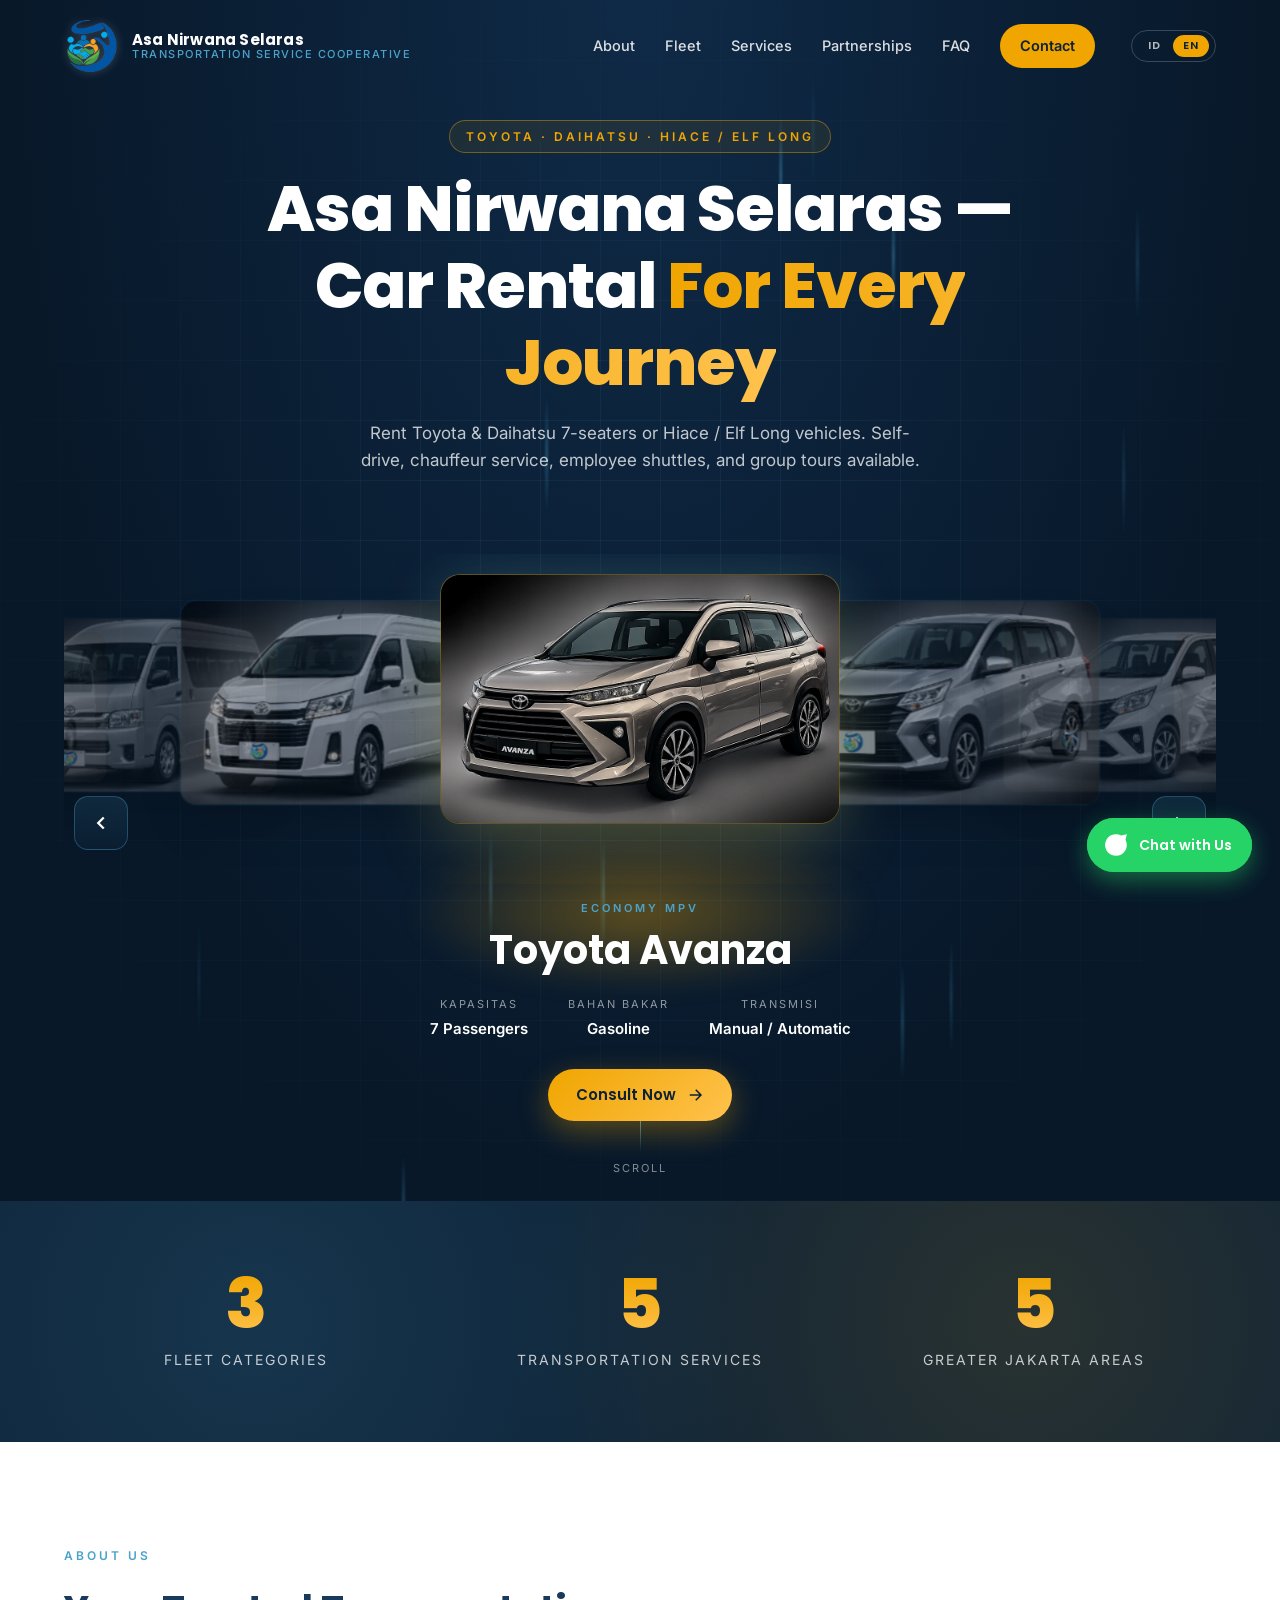
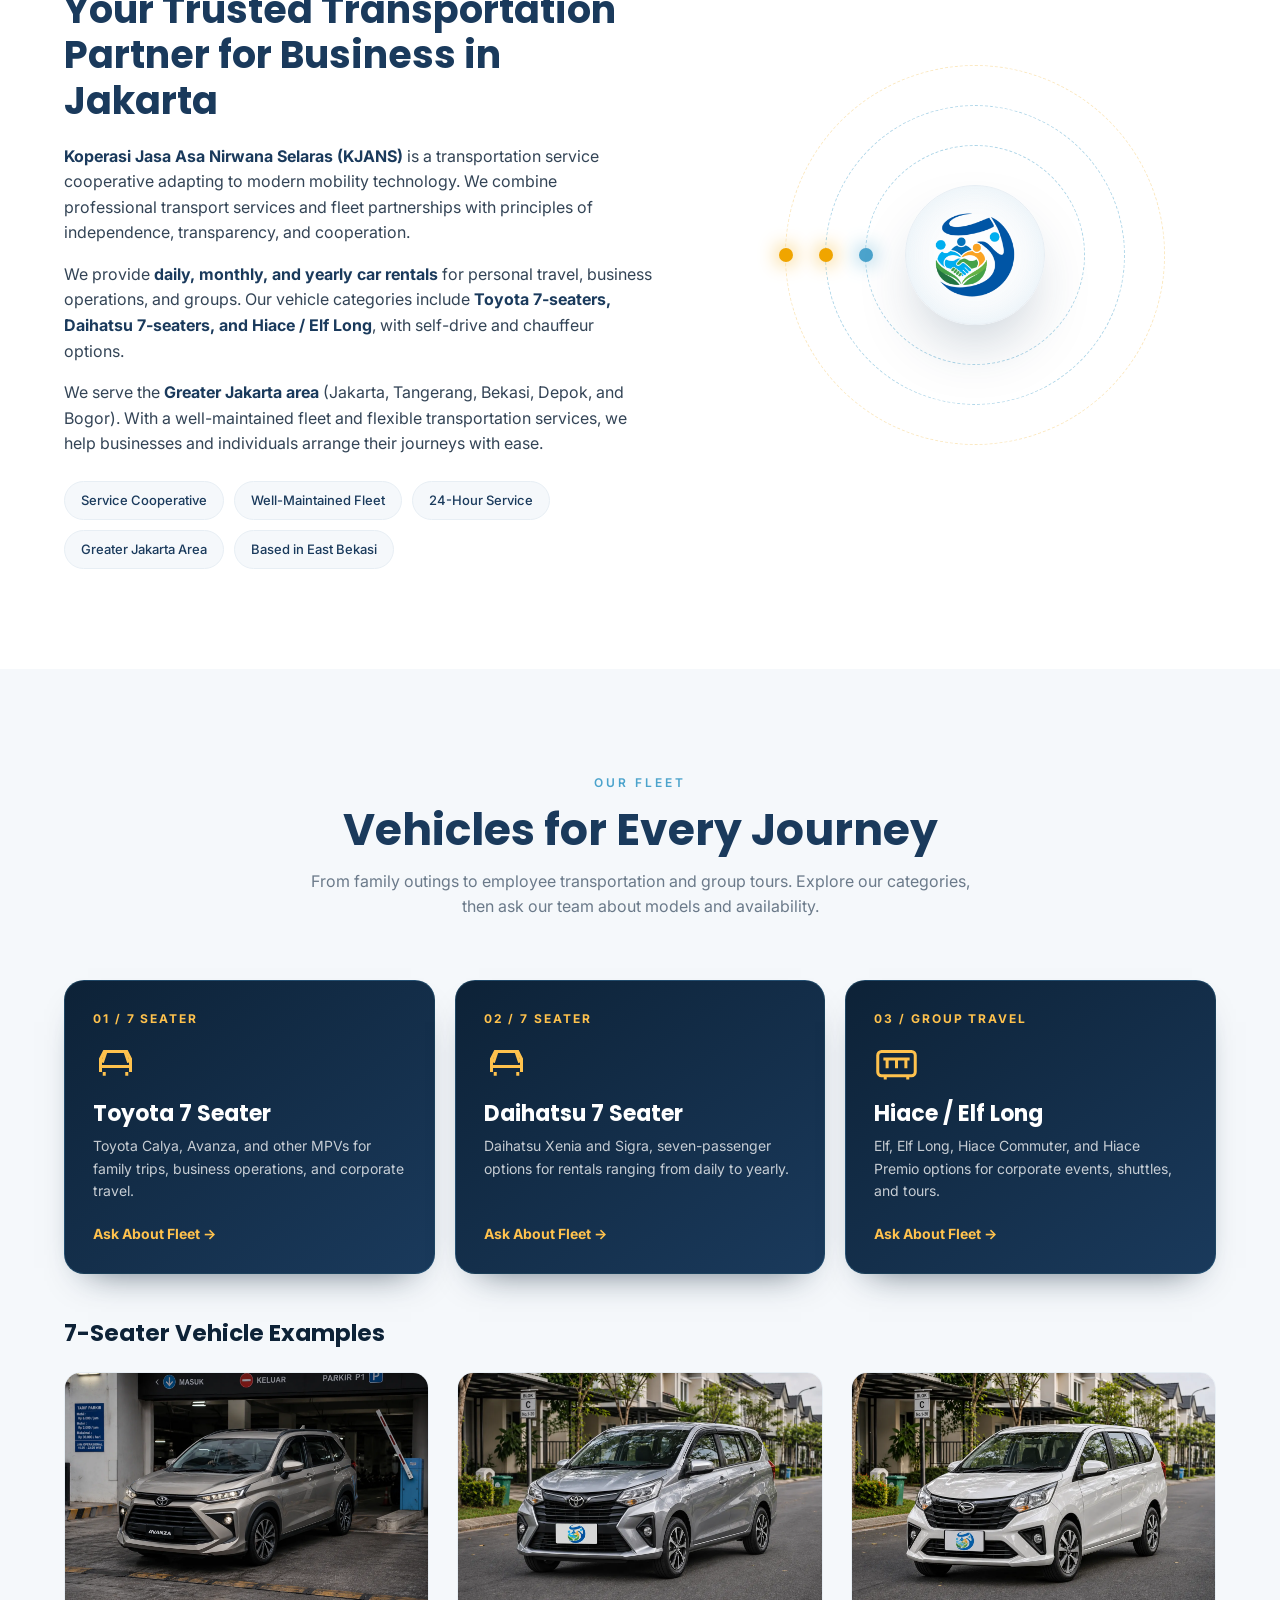
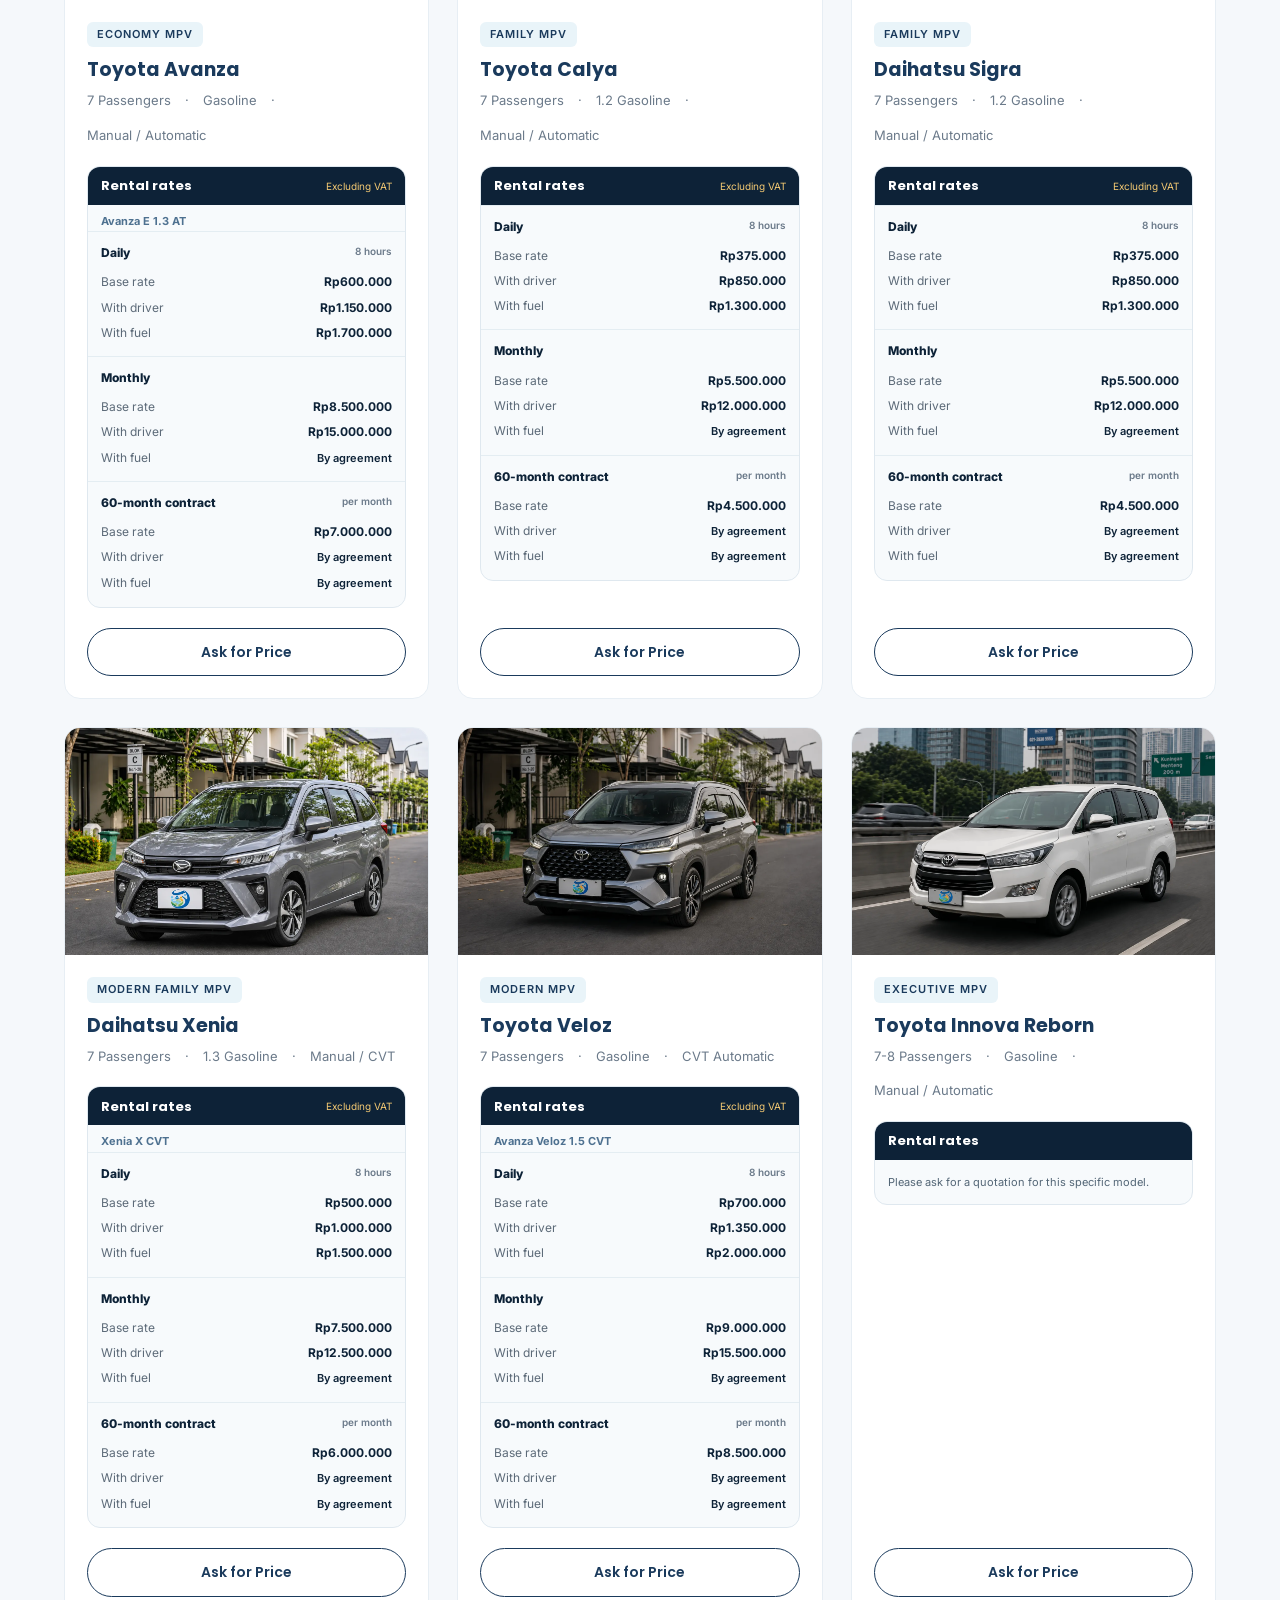
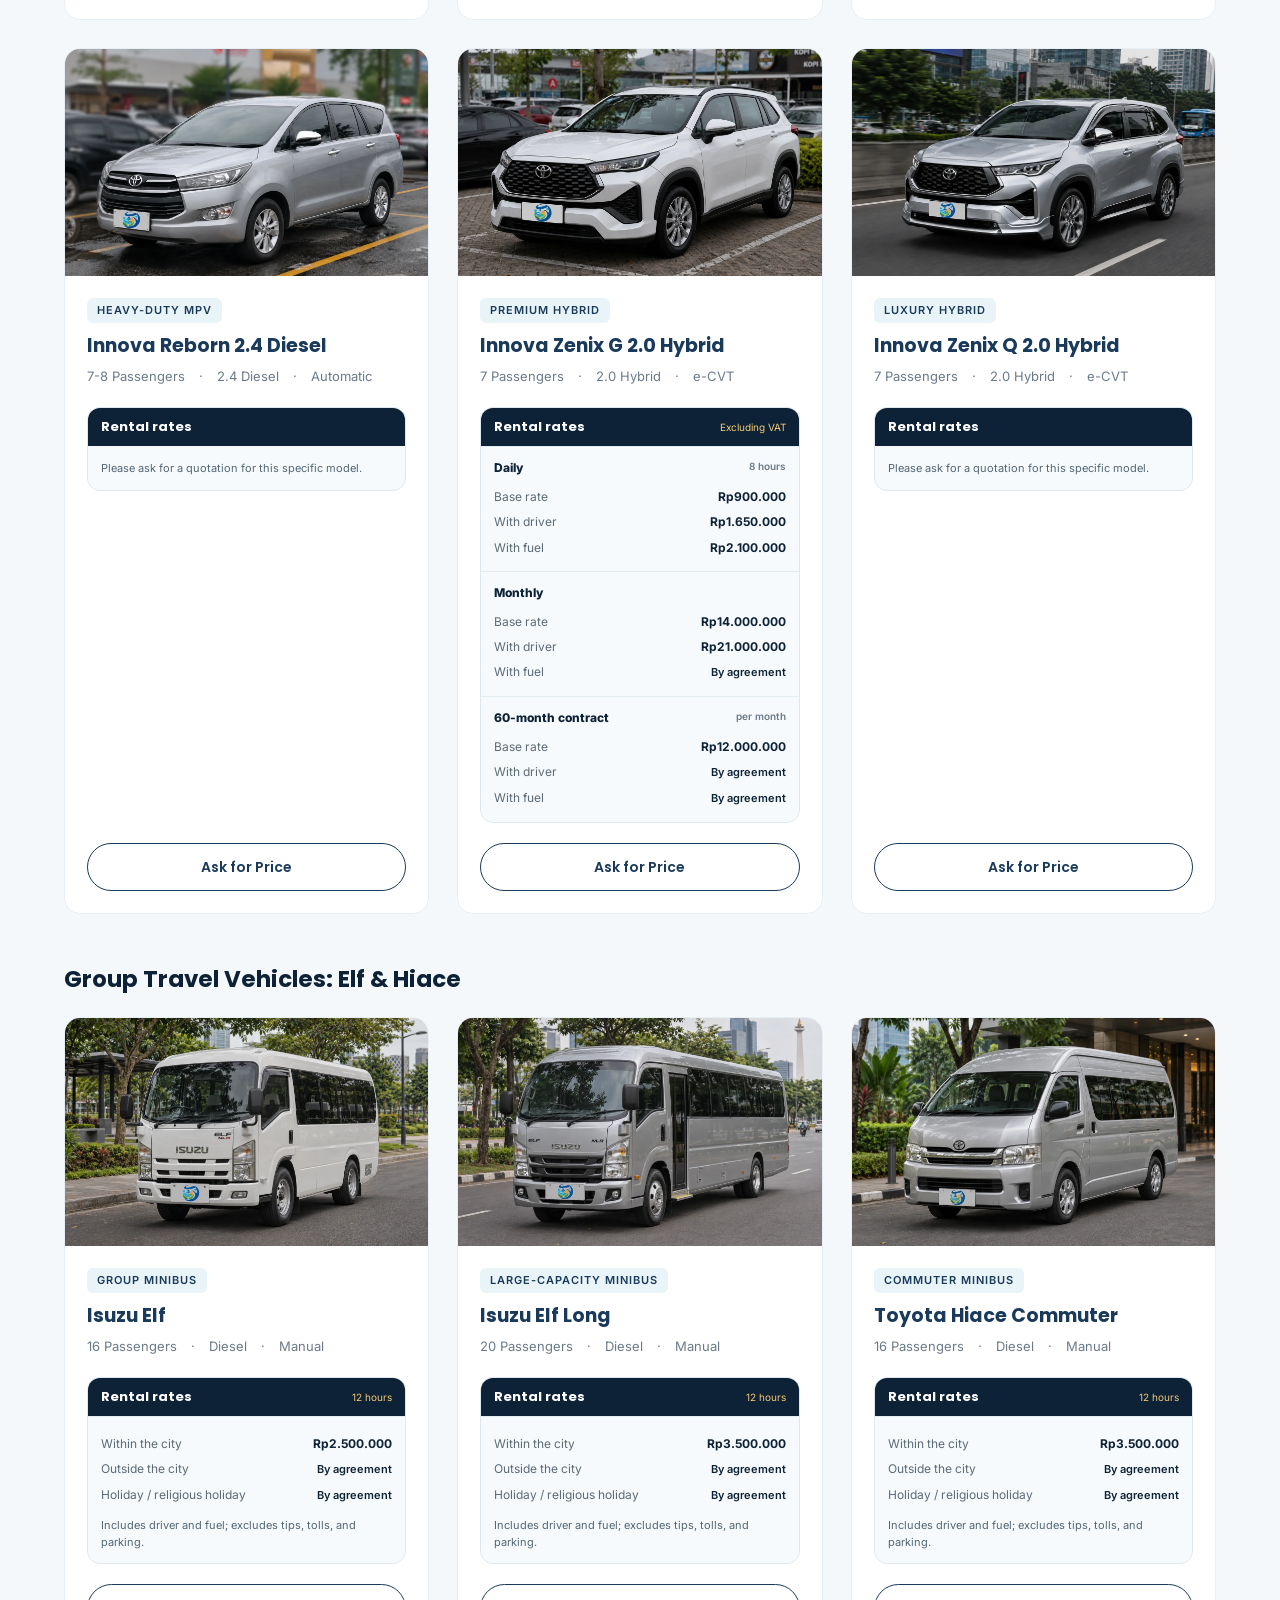
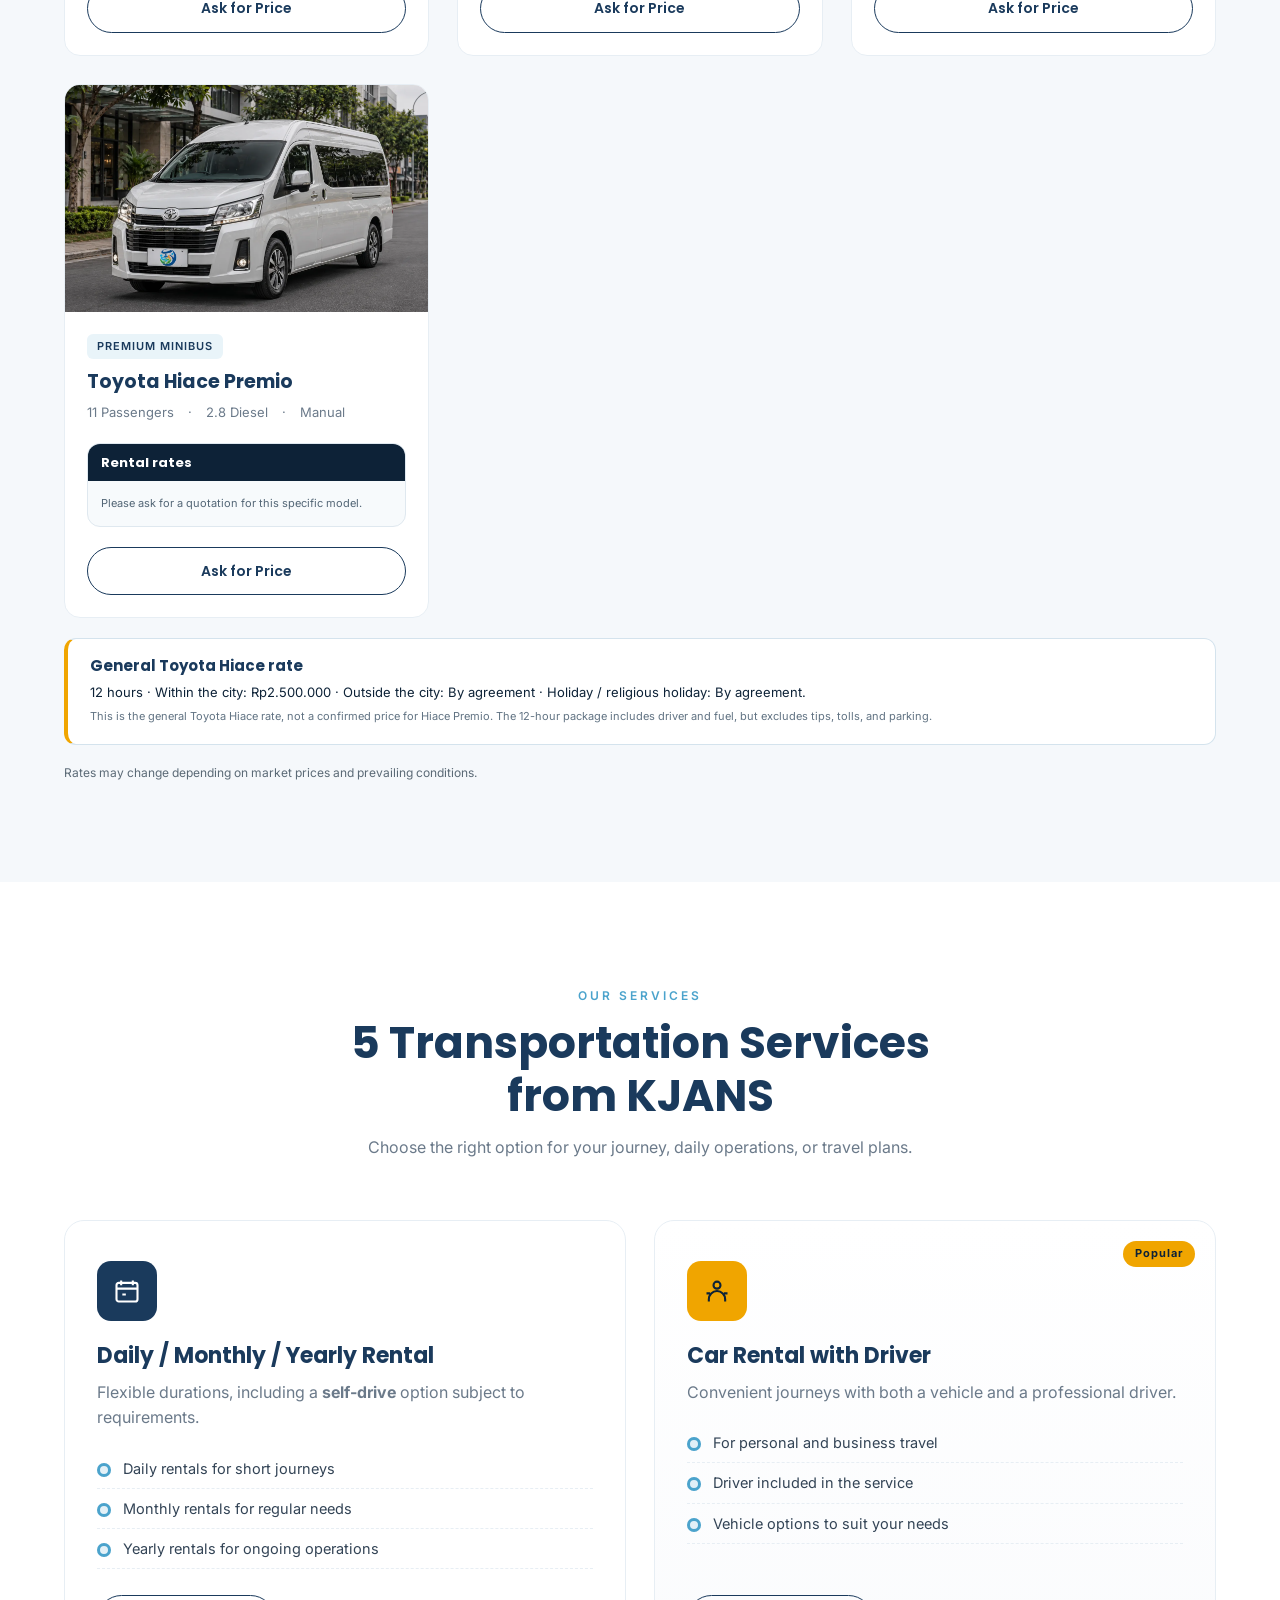
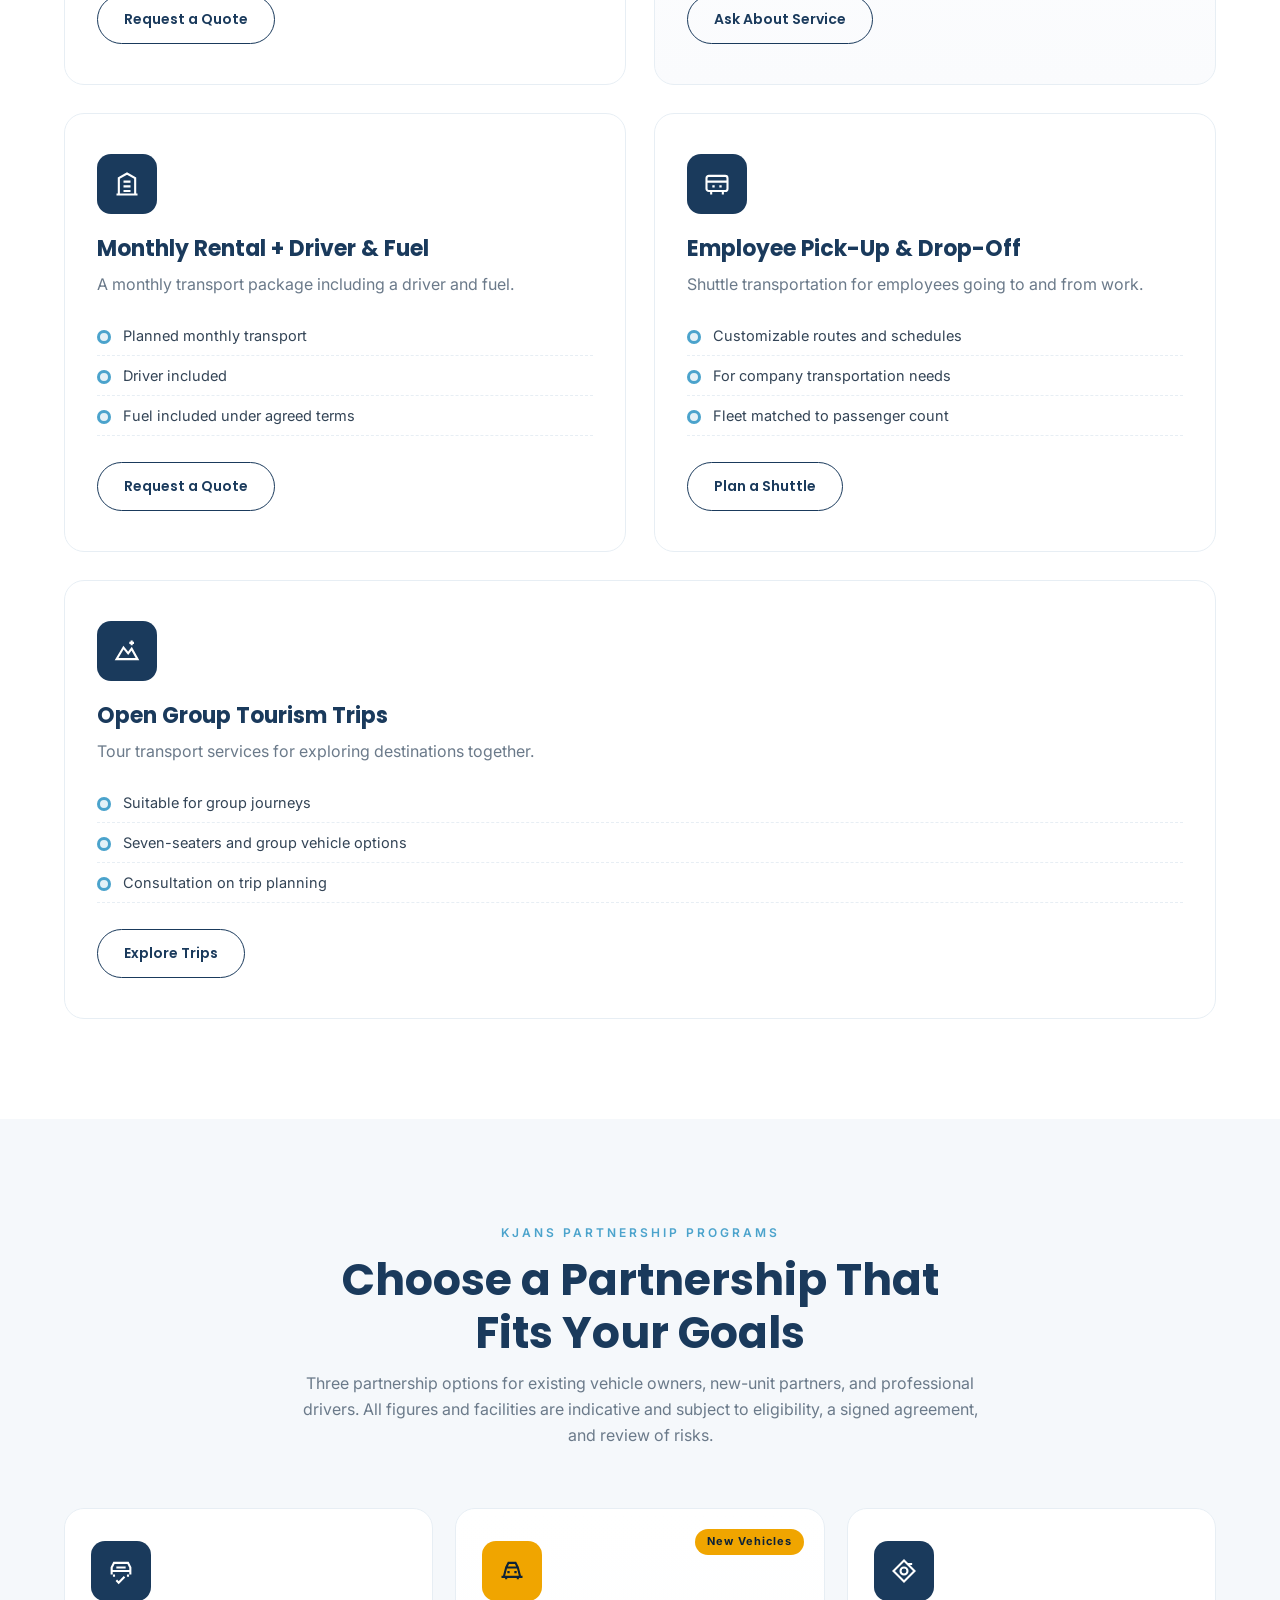
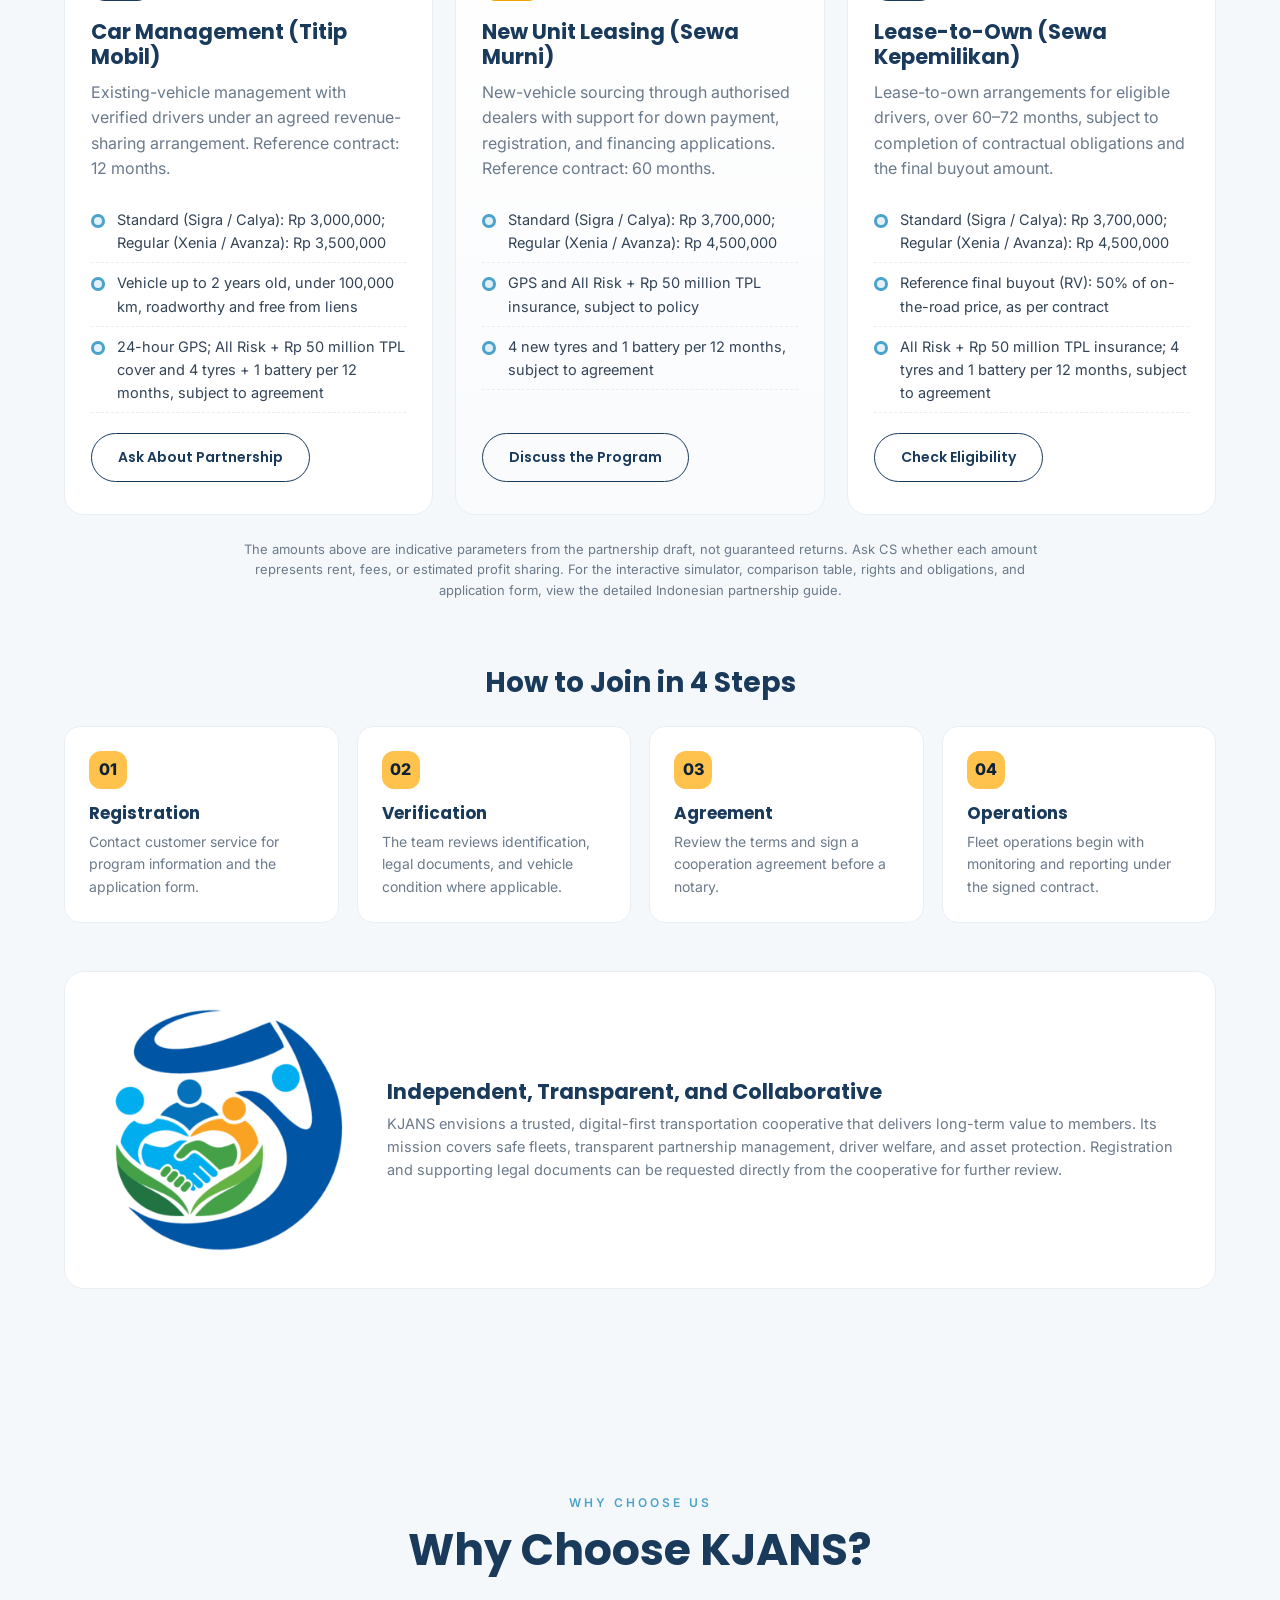
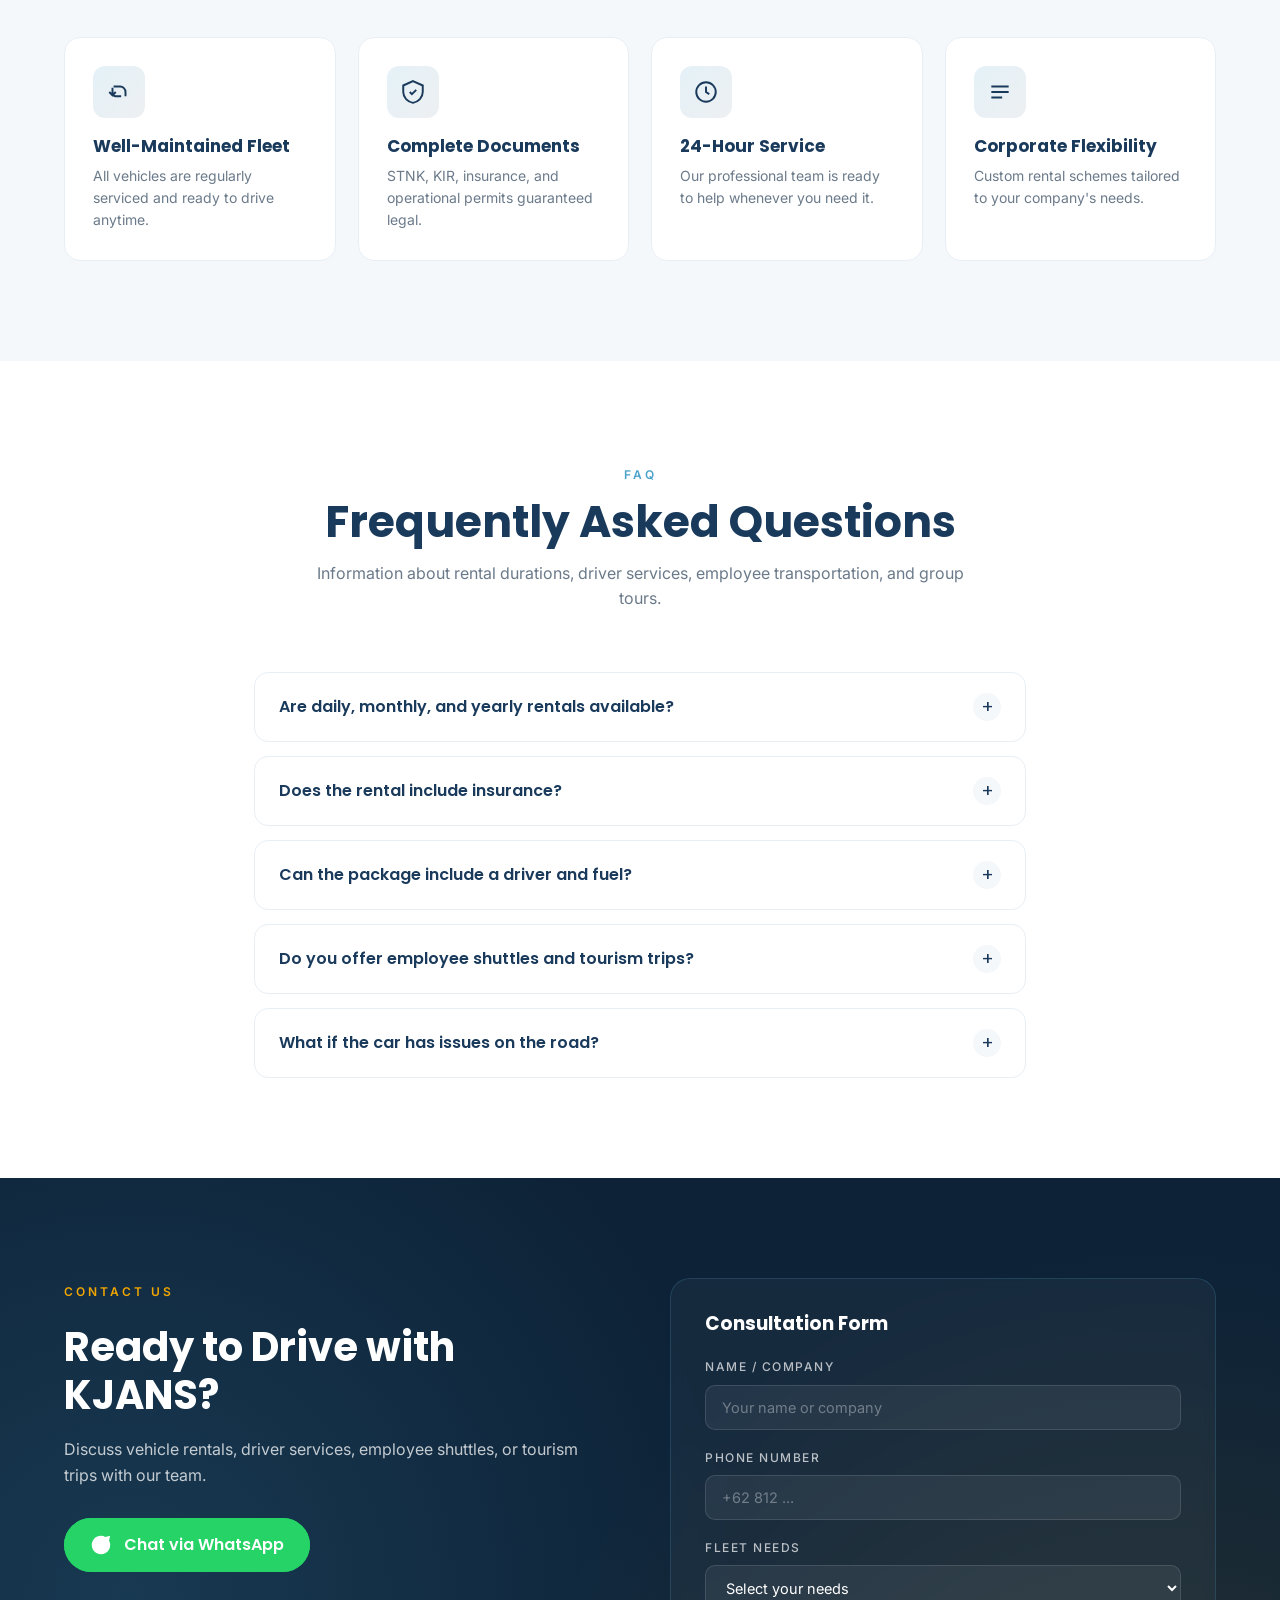
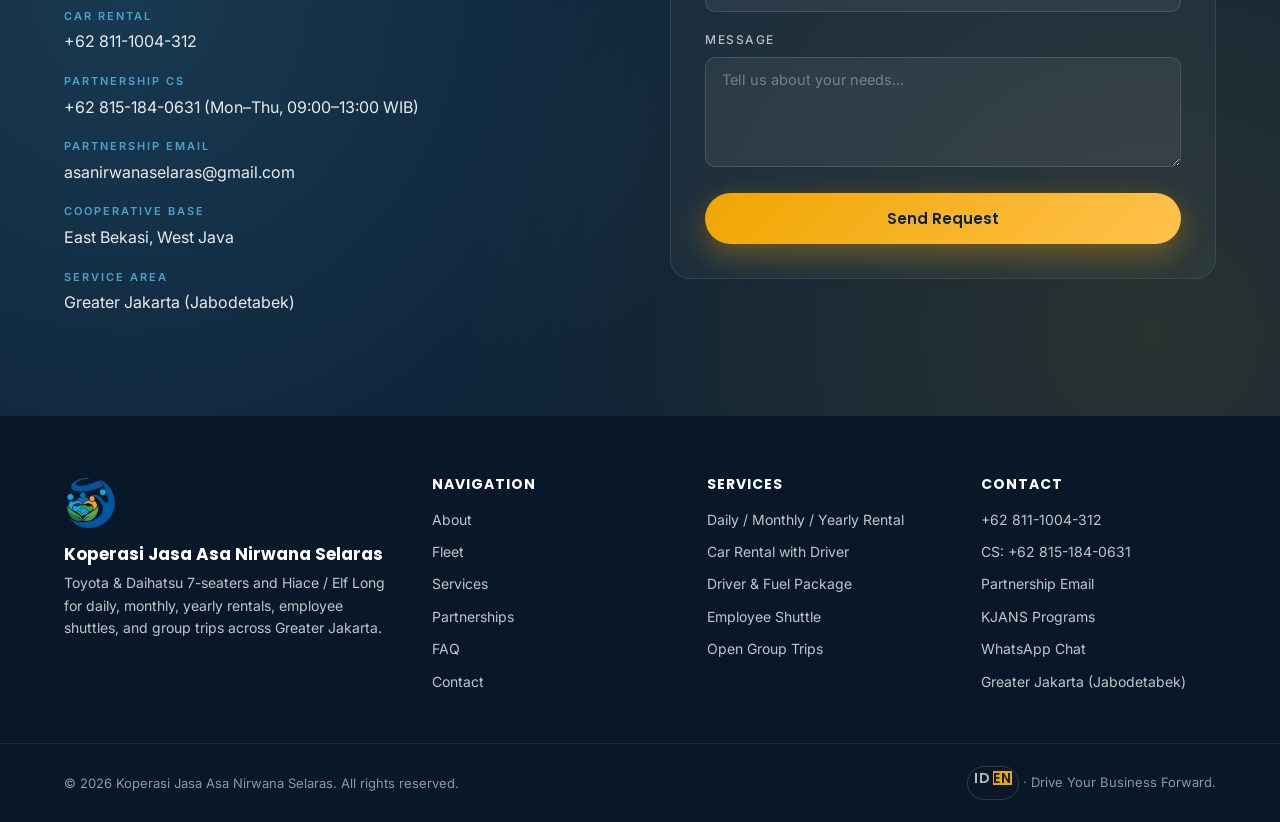
==== commit 2fd4b826: "Display client rental rate sheet under each vehicle card" ====
--- a/en/index.html
+++ b/en/index.html
@@ -1093,6 +1093,27 @@
       gap: 4px
     }
 
+    .fleet-pricing { margin: 2px 0 20px; border: 1px solid #dfe8ef; border-radius: 13px; background: #f7fafc; overflow: hidden; }
+    .fleet-pricing-heading { display: flex; justify-content: space-between; align-items: center; gap: 8px; padding: 11px 13px; background: var(--navy-dark); color: #fff; }
+    .fleet-pricing-heading h4 { color: #fff; font-size: 13px; margin: 0; }
+    .fleet-pricing-heading span { color: #f5ca73; font-size: 10px; text-align: right; }
+    .fleet-price-variant { padding: 8px 13px 1px; color: #4e7190; font-size: 11px; font-weight: 700; }
+    .fleet-price-group { padding: 11px 13px; border-top: 1px solid #e4edf2; }
+    .fleet-price-group:first-of-type { border-top: 0; }
+    .fleet-price-group--compact { padding-top: 14px; padding-bottom: 10px; }
+    .fleet-price-title { display: flex; justify-content: space-between; gap: 8px; color: var(--navy-dark); font-size: 12px; font-weight: 800; margin-bottom: 7px; }
+    .fleet-price-title small { color: var(--gray-500); font-size: 10px; font-weight: 600; }
+    .fleet-price-row { display: flex; align-items: baseline; justify-content: space-between; gap: 10px; font-size: 12px; padding: 3px 0; color: #5c6a78; }
+    .fleet-price-row strong { font-size: 12px; color: var(--navy-dark); white-space: nowrap; text-align: right; }
+    .fleet-price-row .fleet-price-by-agreement { font-size: 11px; font-weight: 600; white-space: normal; max-width: 55%; }
+    .fleet-pricing-footnote { color: #536676; font-size: 11px; line-height: 1.5; padding: 0 13px 13px; margin: 0; }
+    .fleet-pricing-footnote--inquire { padding: 14px 13px; }
+    .fleet-generic-rate { margin: 20px 0 0; padding: 18px 22px; border: 1px solid #d4e3ed; border-left: 4px solid var(--gold); border-radius: 12px; background: #fff; }
+    .fleet-generic-rate h4 { font-size: 15px; margin-bottom: 7px; }
+    .fleet-generic-rate p { color: var(--navy-dark); font-size: 13px; margin: 0 0 5px; line-height: 1.6; }
+    .fleet-generic-rate .fleet-generic-rate-note { color: #617383; font-size: 11px; margin: 0; }
+    .fleet-pricing-disclaimer { color: #5b6a76; font-size: 12px; margin: 18px 0 0; }
+
     .fleet-card .btn-outline {
       margin-top: auto;
       text-align: center
@@ -2778,5 +2799,6 @@
     })();
   </script>
 
+  <script src="/scripts/fleet-prices.js?v=1" defer></script>
 </body>
 </html>
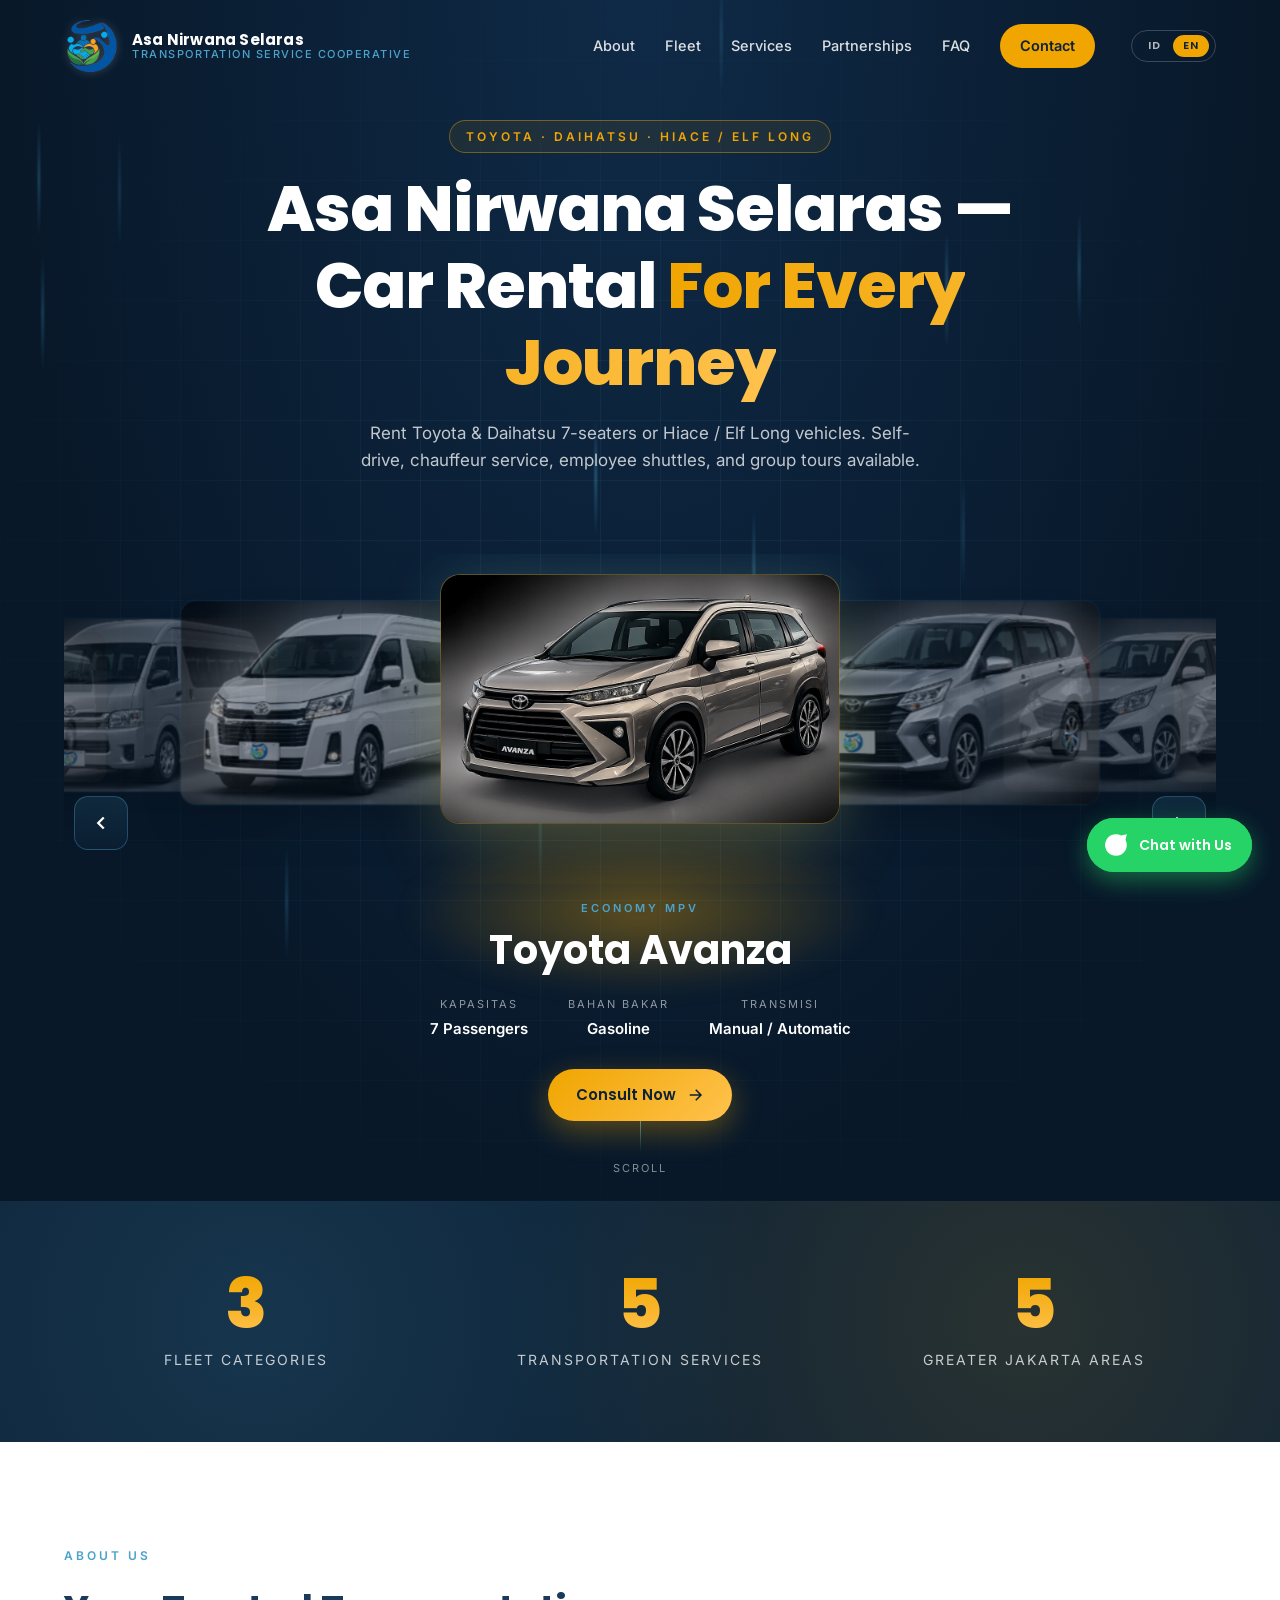
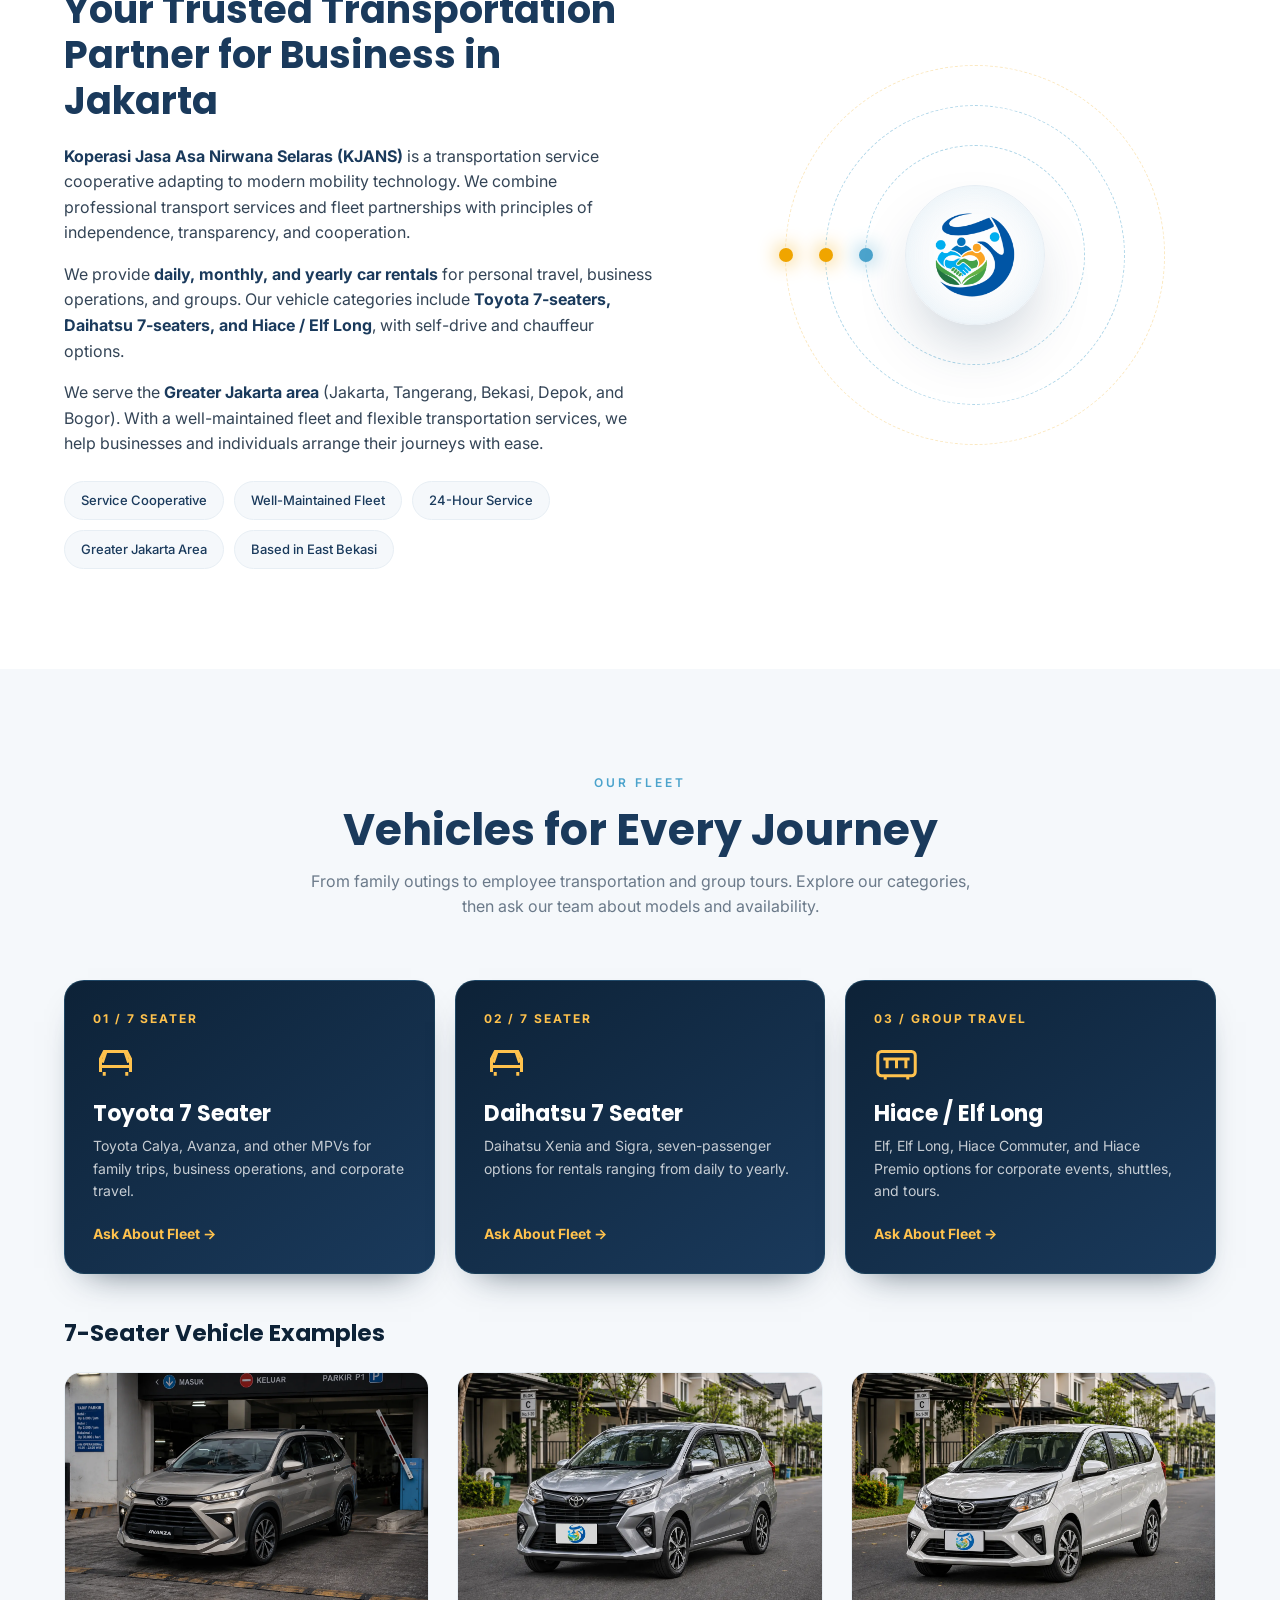
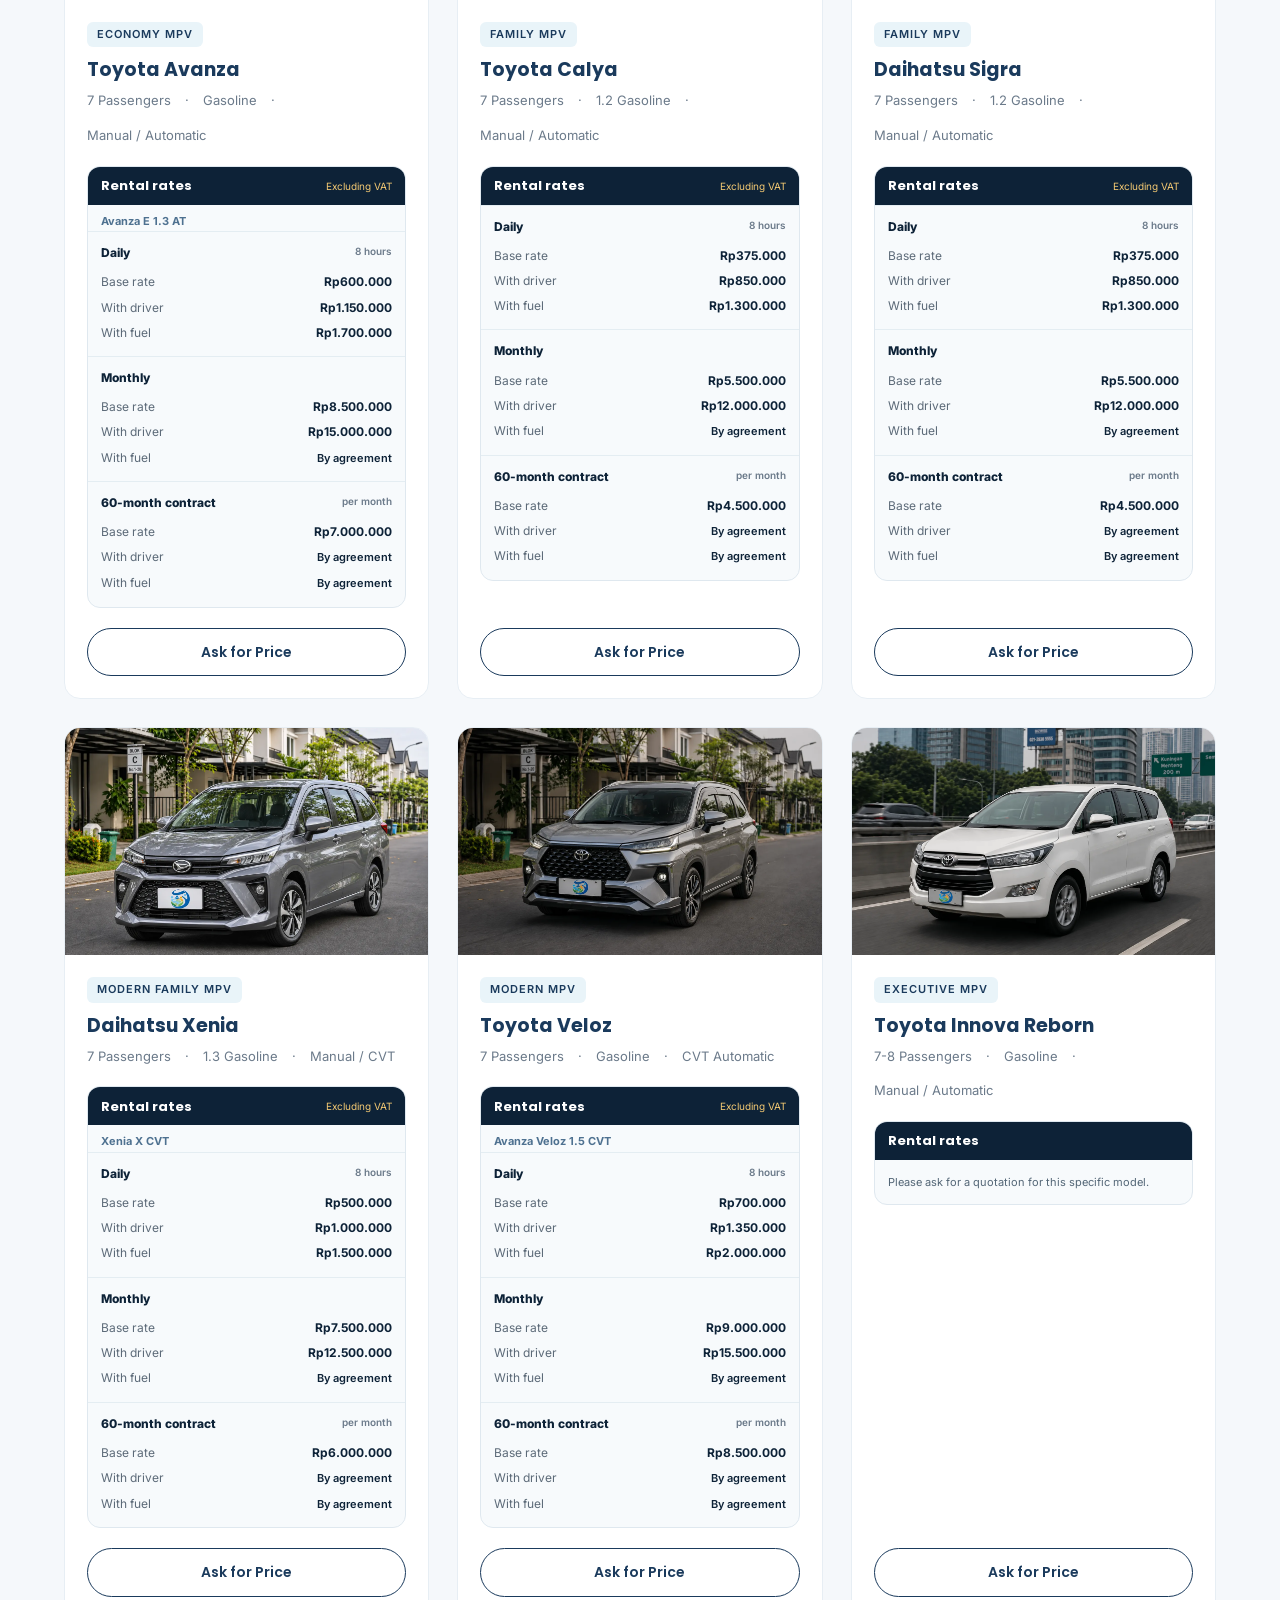
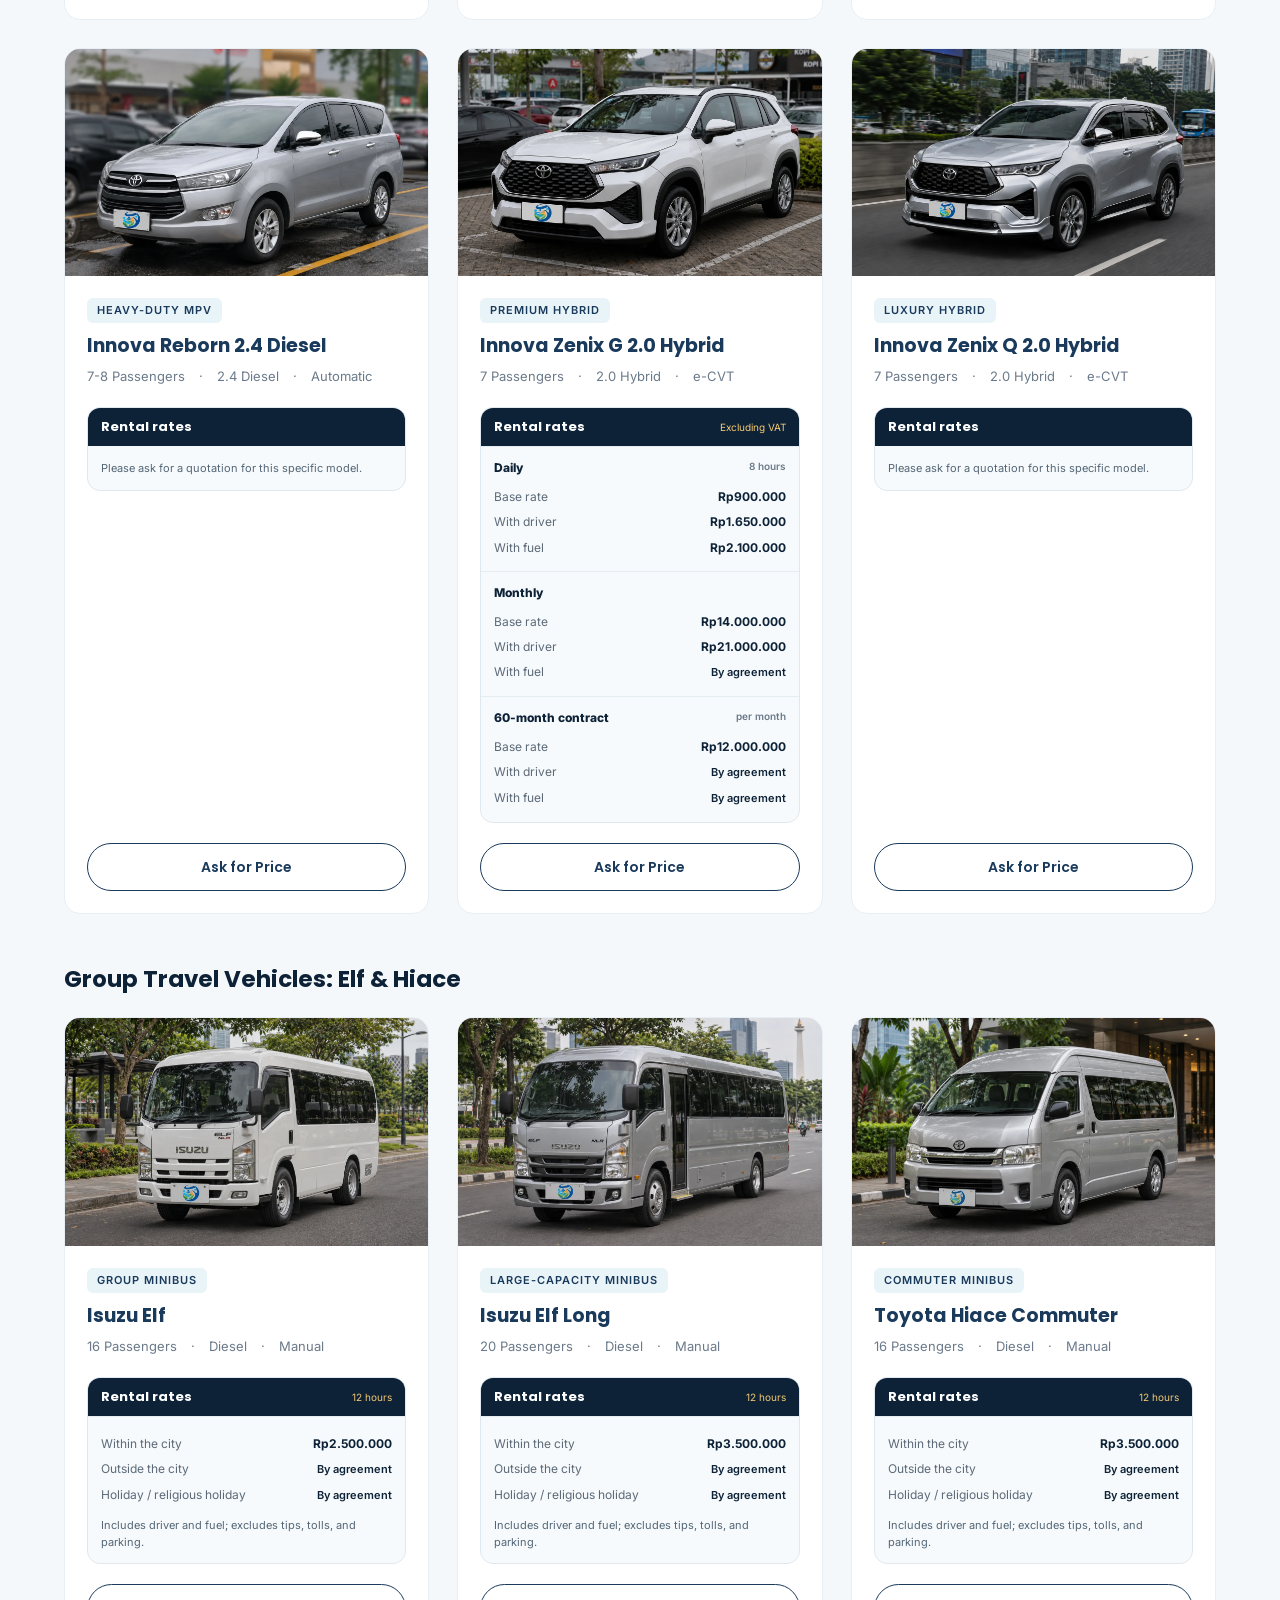
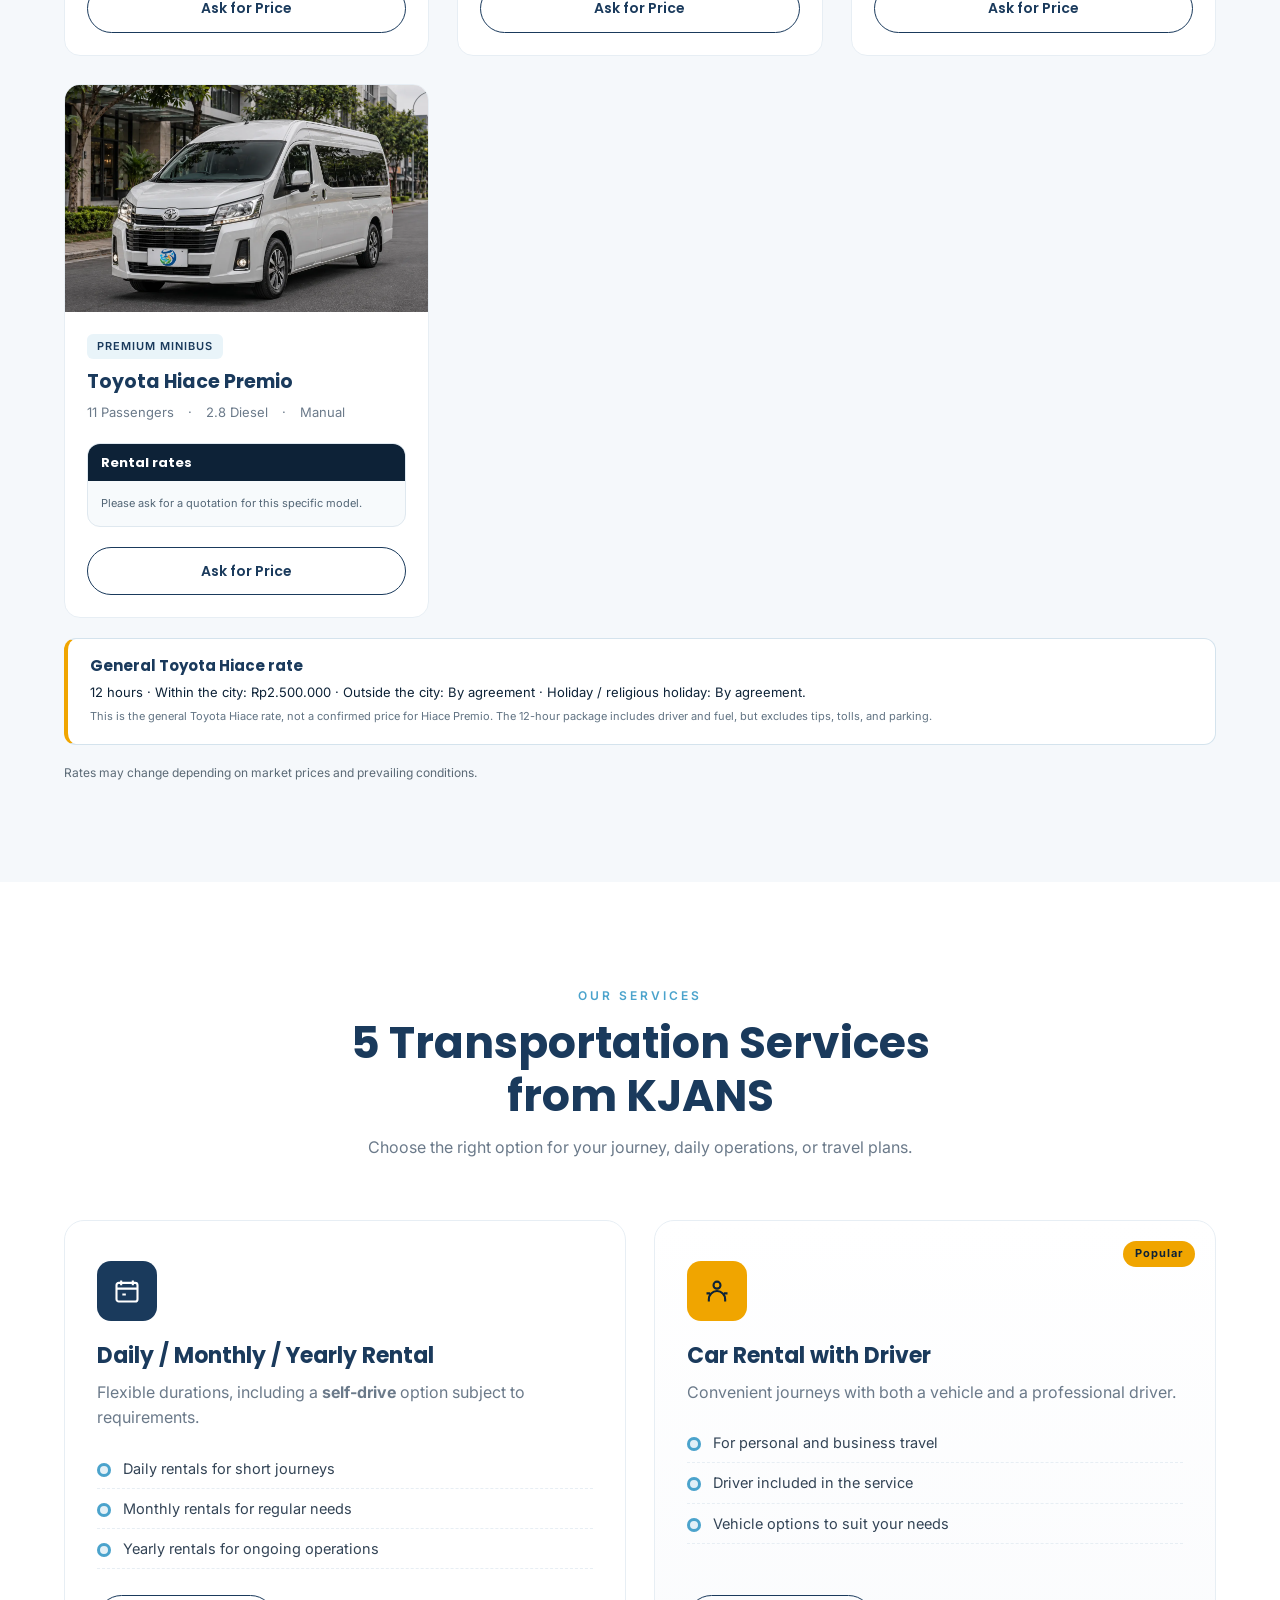
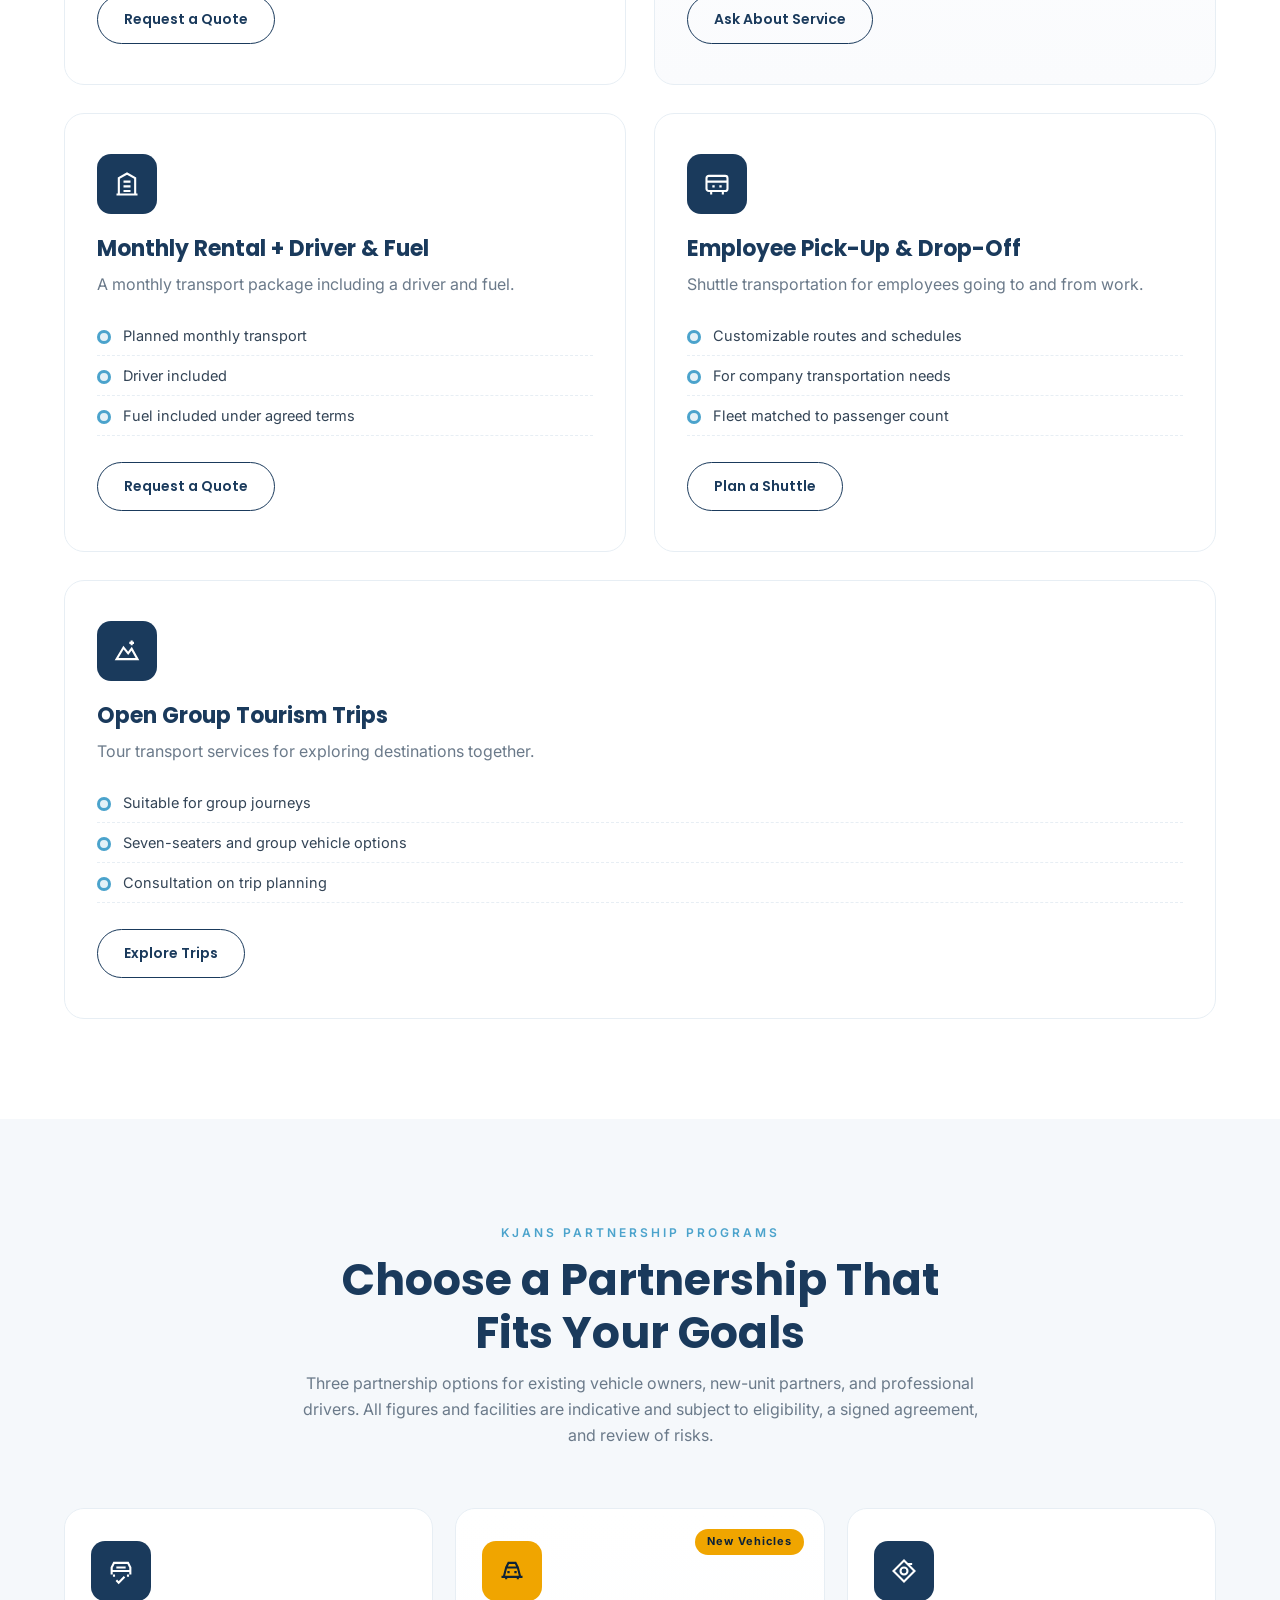
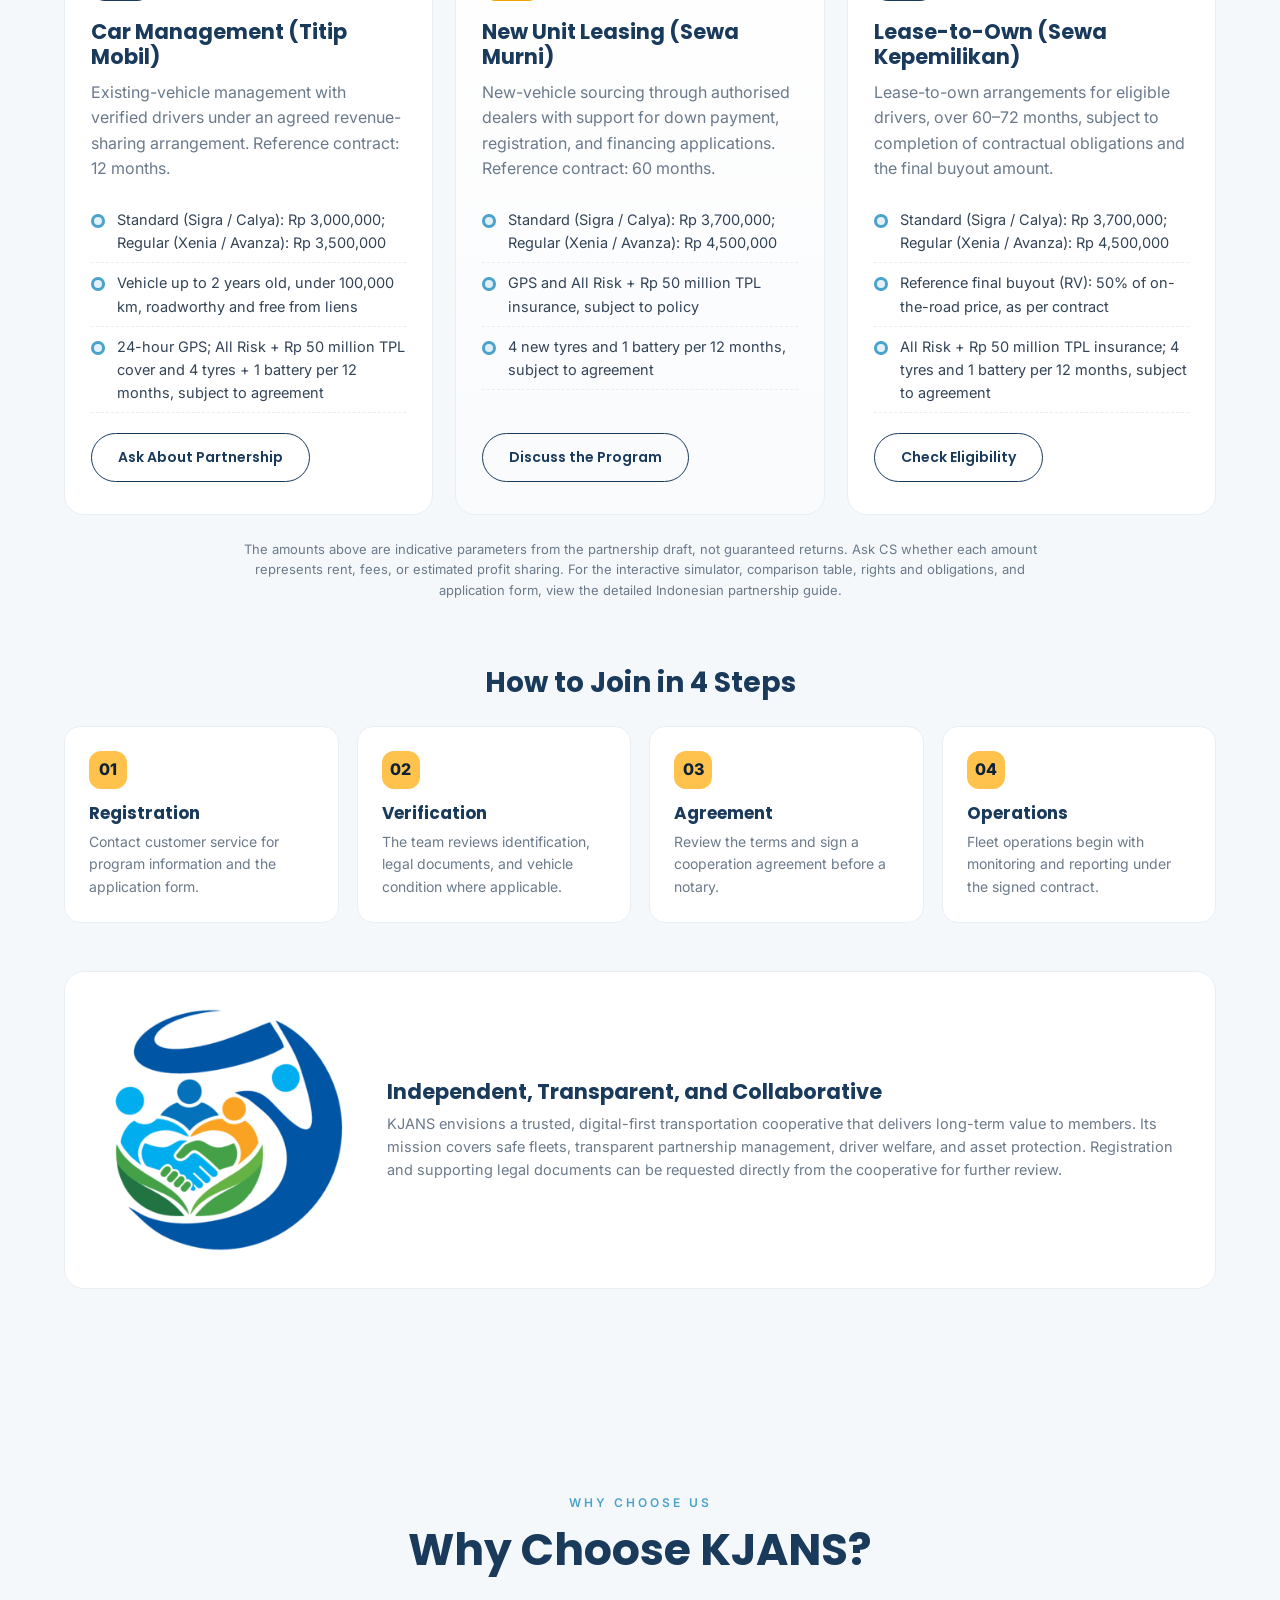
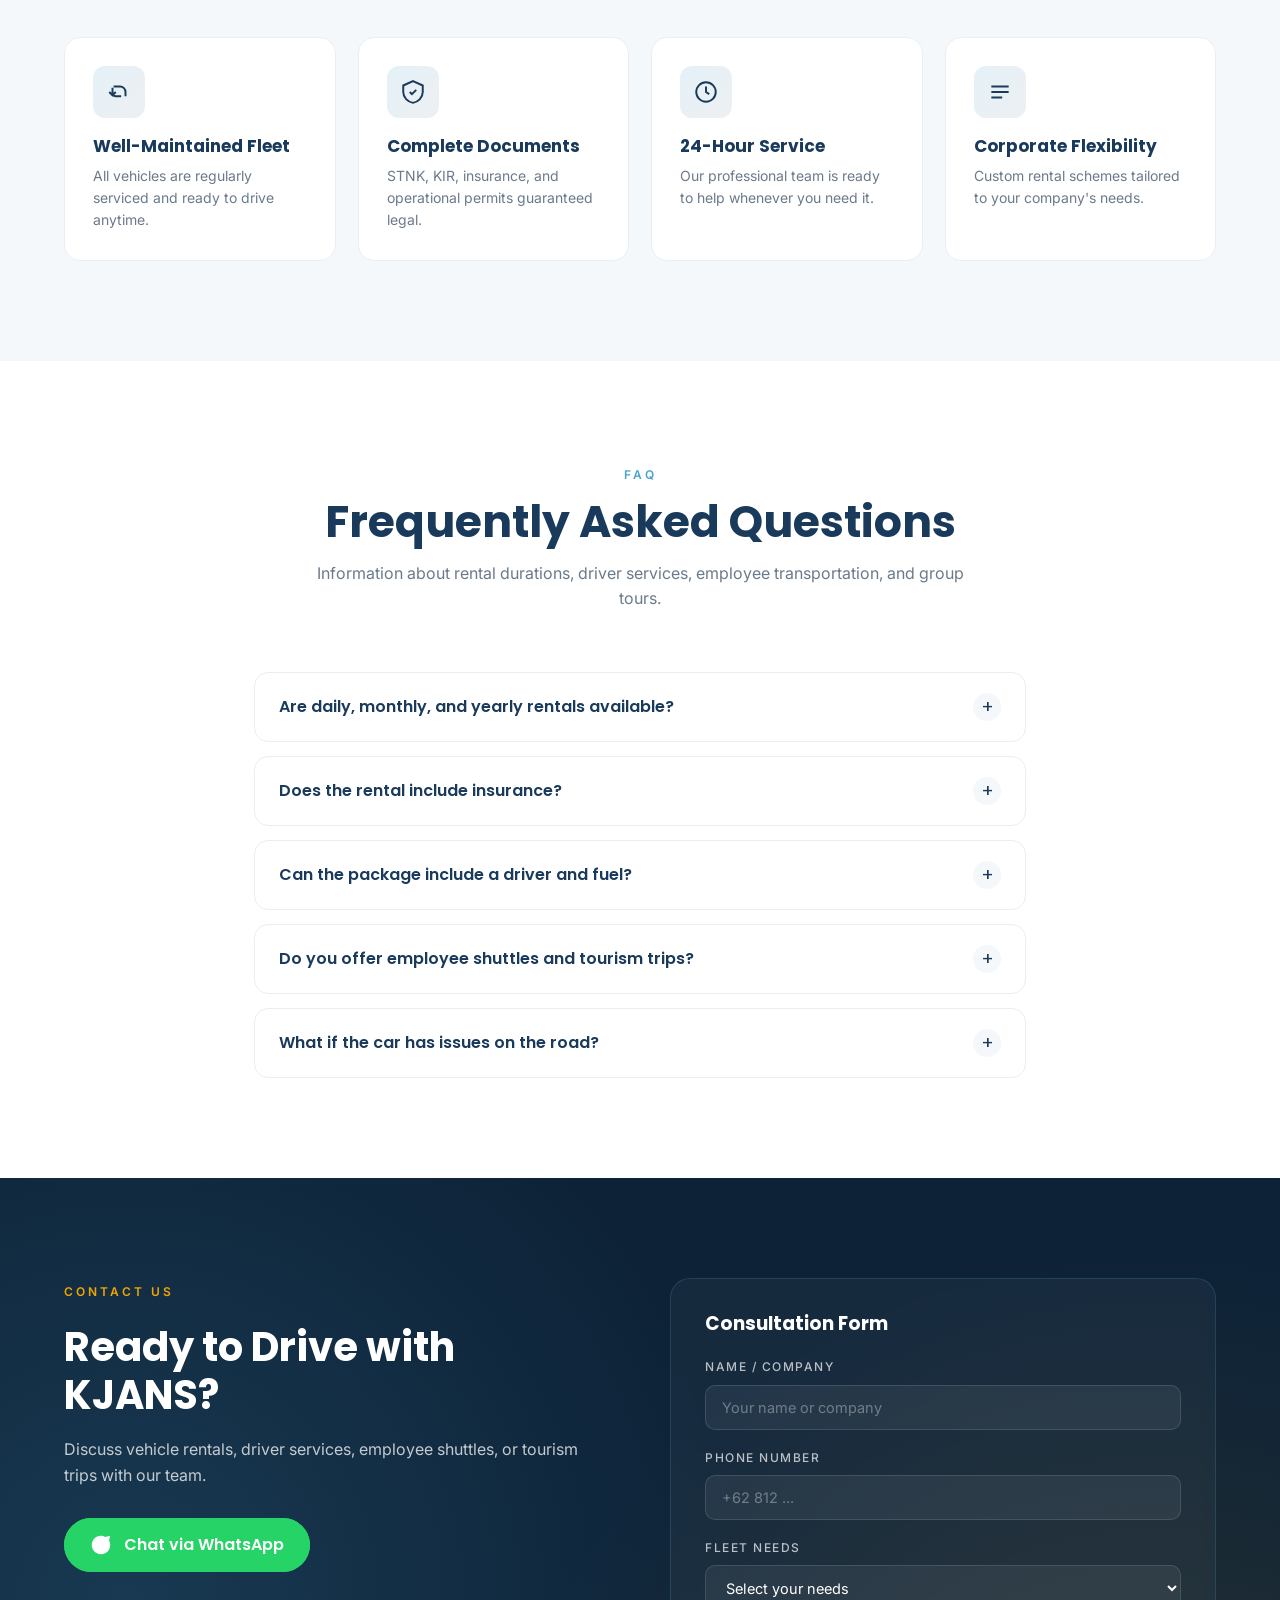
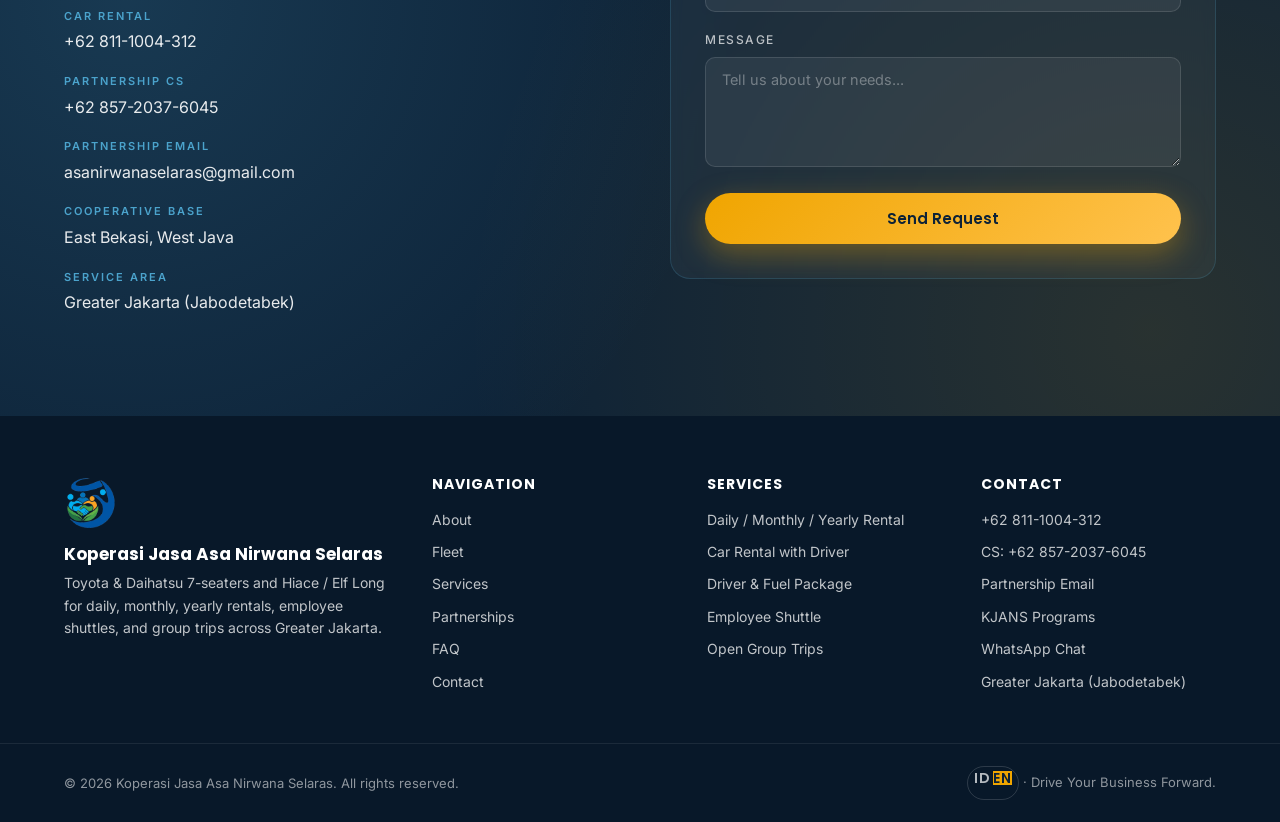
==== commit cbdfe241: "Update KJANS partnership customer service phone number" ====
--- a/en/index.html
+++ b/en/index.html
@@ -98,7 +98,7 @@
           "contactType": "sales",
           "areaServed": "ID"
         },
-        "department": { "@type": "Organization", "name": "KJANS Partnerships", "email": "asanirwanaselaras@gmail.com", "telephone": "+62-815-184-0631" }
+        "department": { "@type": "Organization", "name": "KJANS Partnerships", "email": "asanirwanaselaras@gmail.com", "telephone": "+62-857-2037-6045" }
       },
       {
         "@type": "WebSite",
@@ -2530,7 +2530,7 @@
         </a>
         <div class="contact-info">
           <div><strong>Car Rental</strong><span><a href="tel:+628111004312">+62 811-1004-312</a></span></div>
-          <div><strong>Partnership CS</strong><span><a href="tel:+628151840631">+62 815-184-0631</a> (Mon–Thu, 09:00–13:00 WIB)</span></div>
+          <div><strong>Partnership CS</strong><span><a href="tel:+6285720376045">+62 857-2037-6045</a></span></div>
           <div><strong>Partnership Email</strong><span><a href="mailto:asanirwanaselaras@gmail.com">asanirwanaselaras@gmail.com</a></span></div>
           <div><strong>Cooperative Base</strong><span>East Bekasi, West Java</span></div>
           <div><strong>Service Area</strong><span>Greater Jakarta (Jabodetabek)</span></div>
@@ -2598,7 +2598,7 @@
       <div>
         <h5>Contact</h5>
         <a href="tel:+628111004312">+62 811-1004-312</a>
-        <a href="tel:+628151840631">CS: +62 815-184-0631</a>
+        <a href="tel:+6285720376045">CS: +62 857-2037-6045</a>
         <a href="mailto:asanirwanaselaras@gmail.com">Partnership Email</a>
         <a href="#partnership">KJANS Programs</a>
         <a href="https://wa.me/628111004312" target="_blank" rel="noopener">WhatsApp Chat</a>
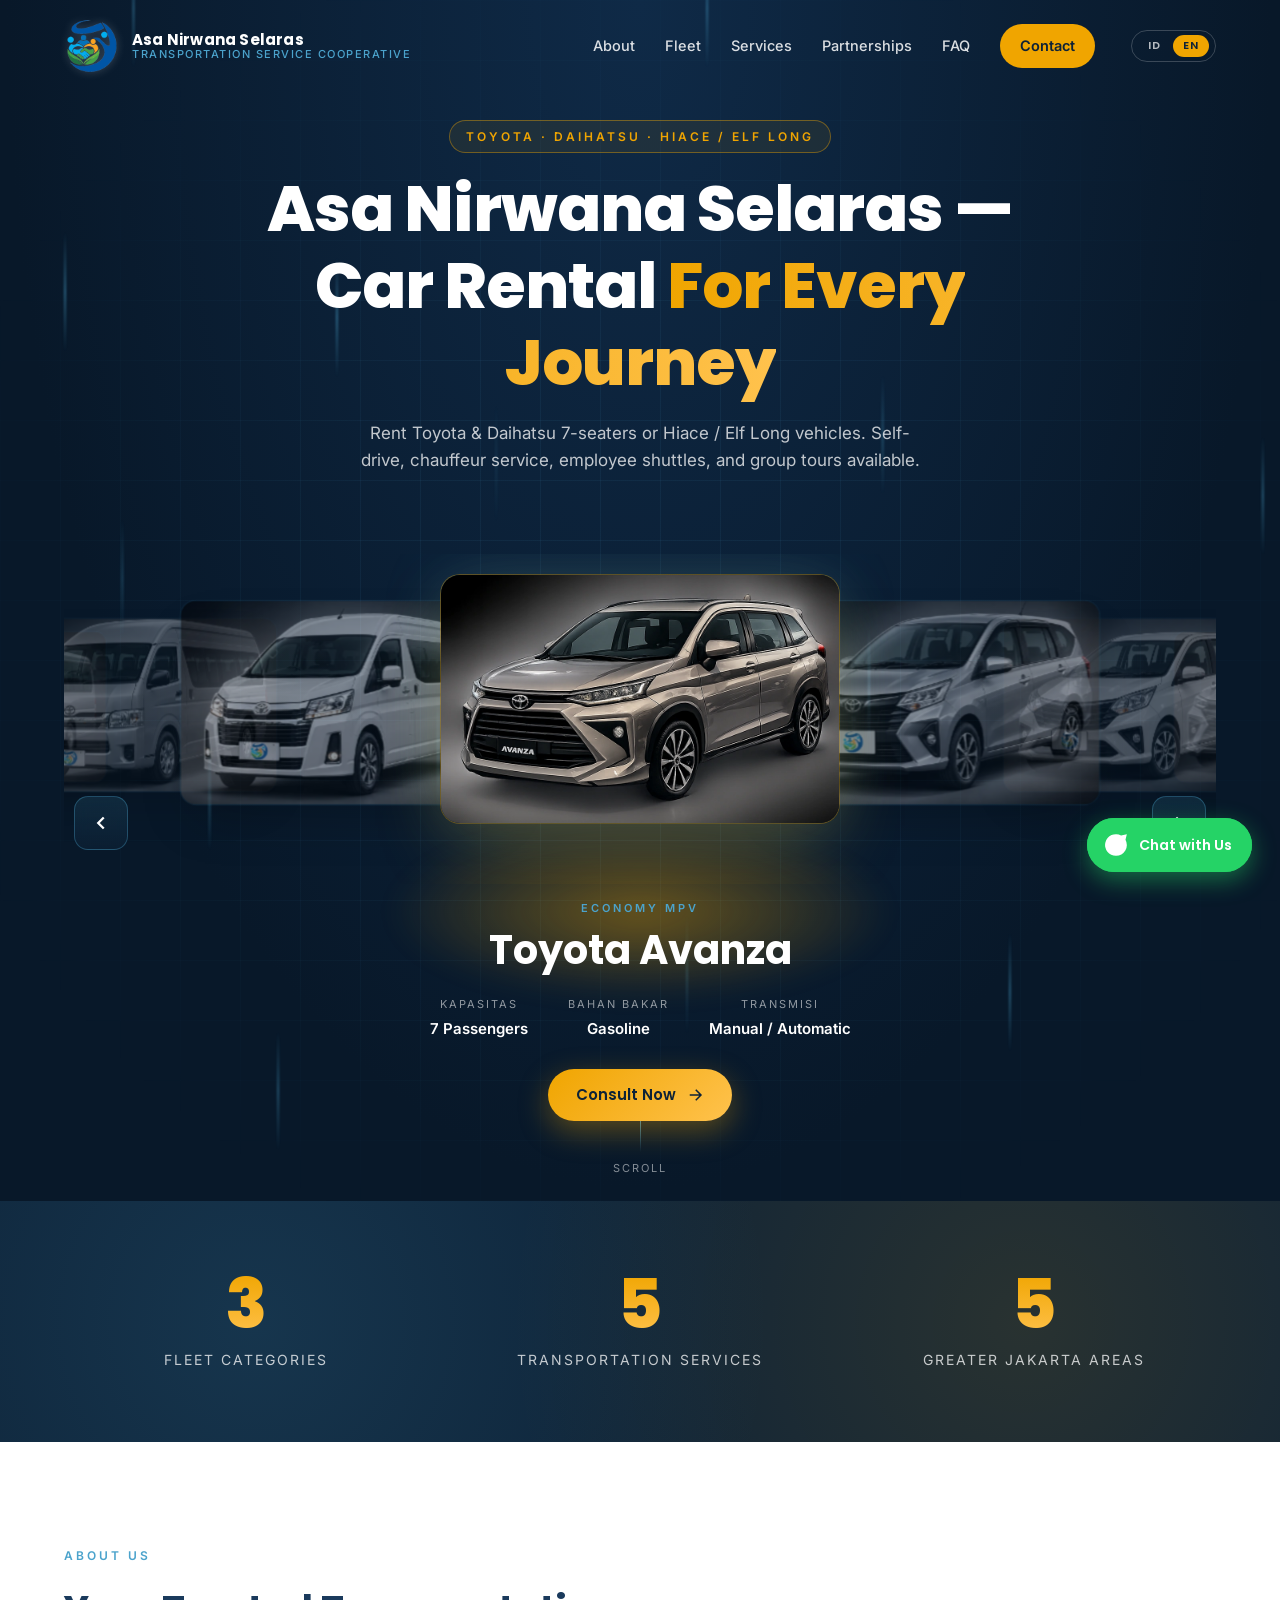
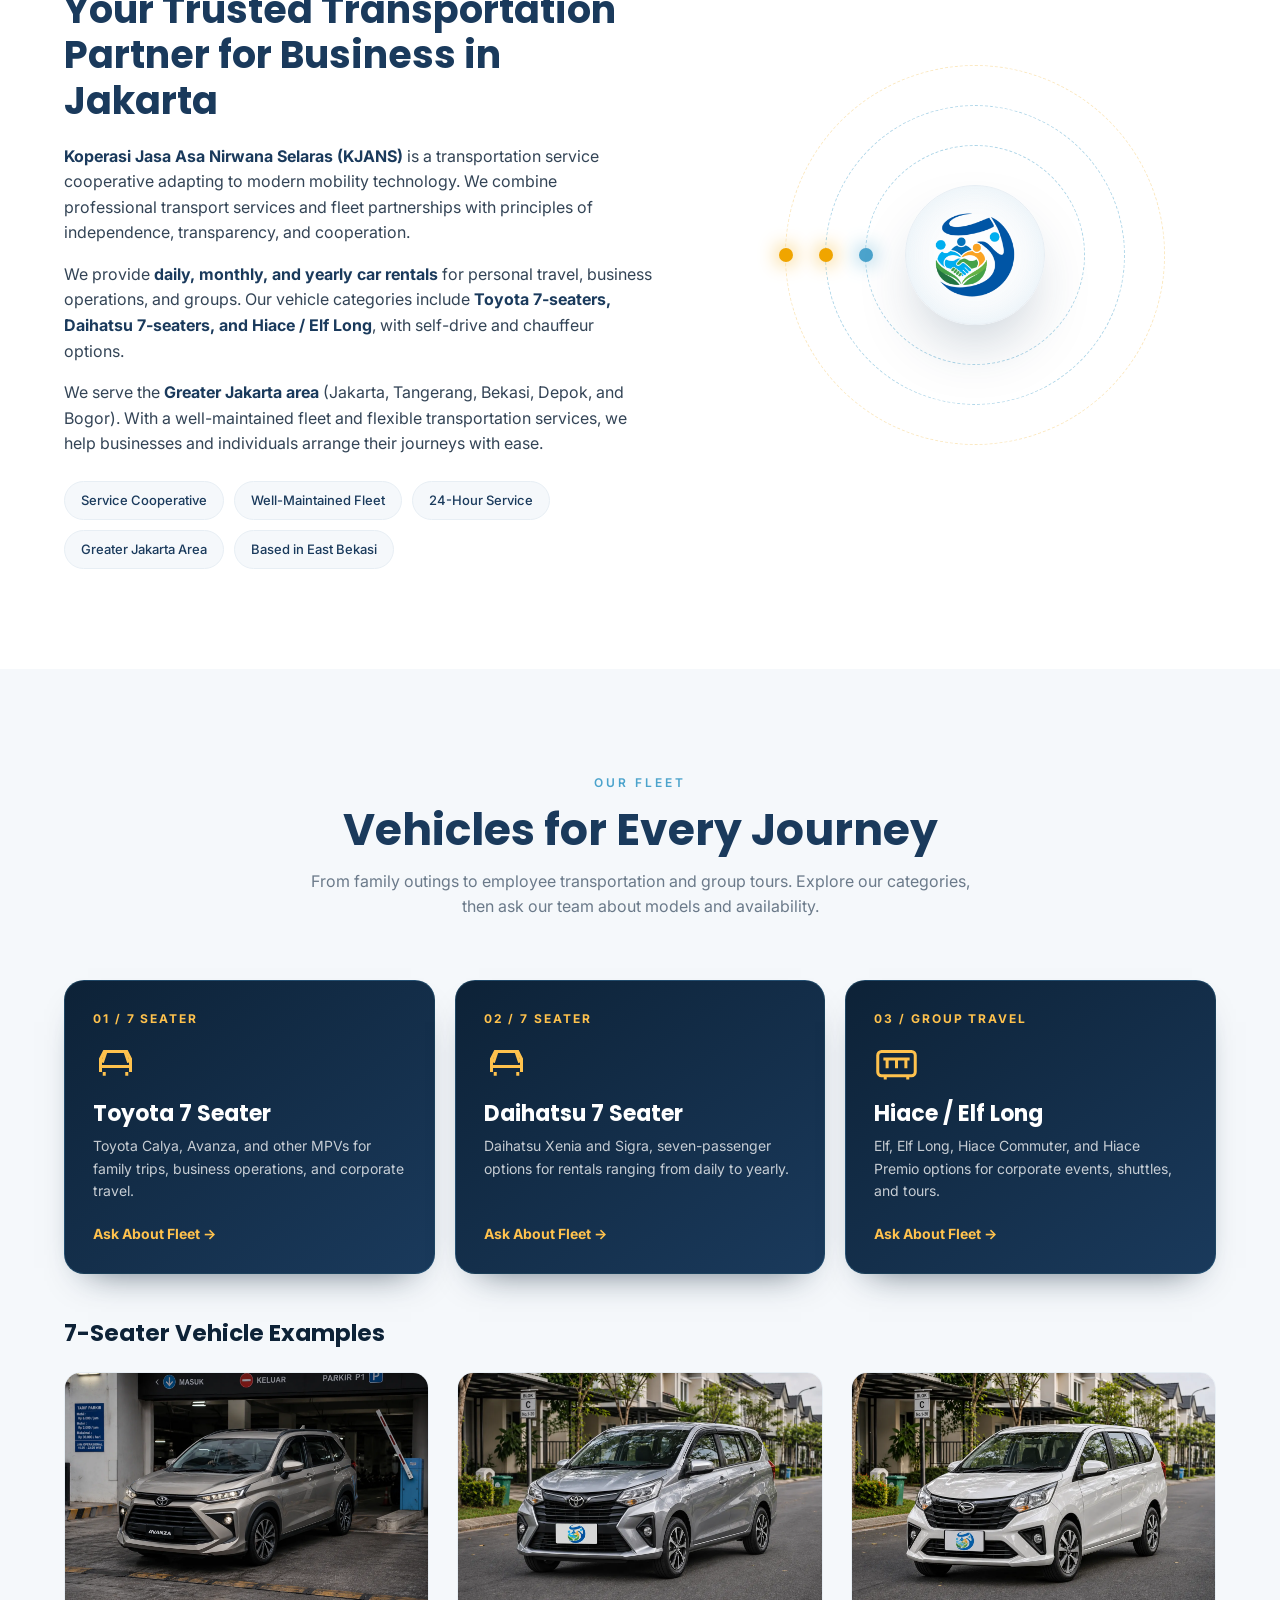
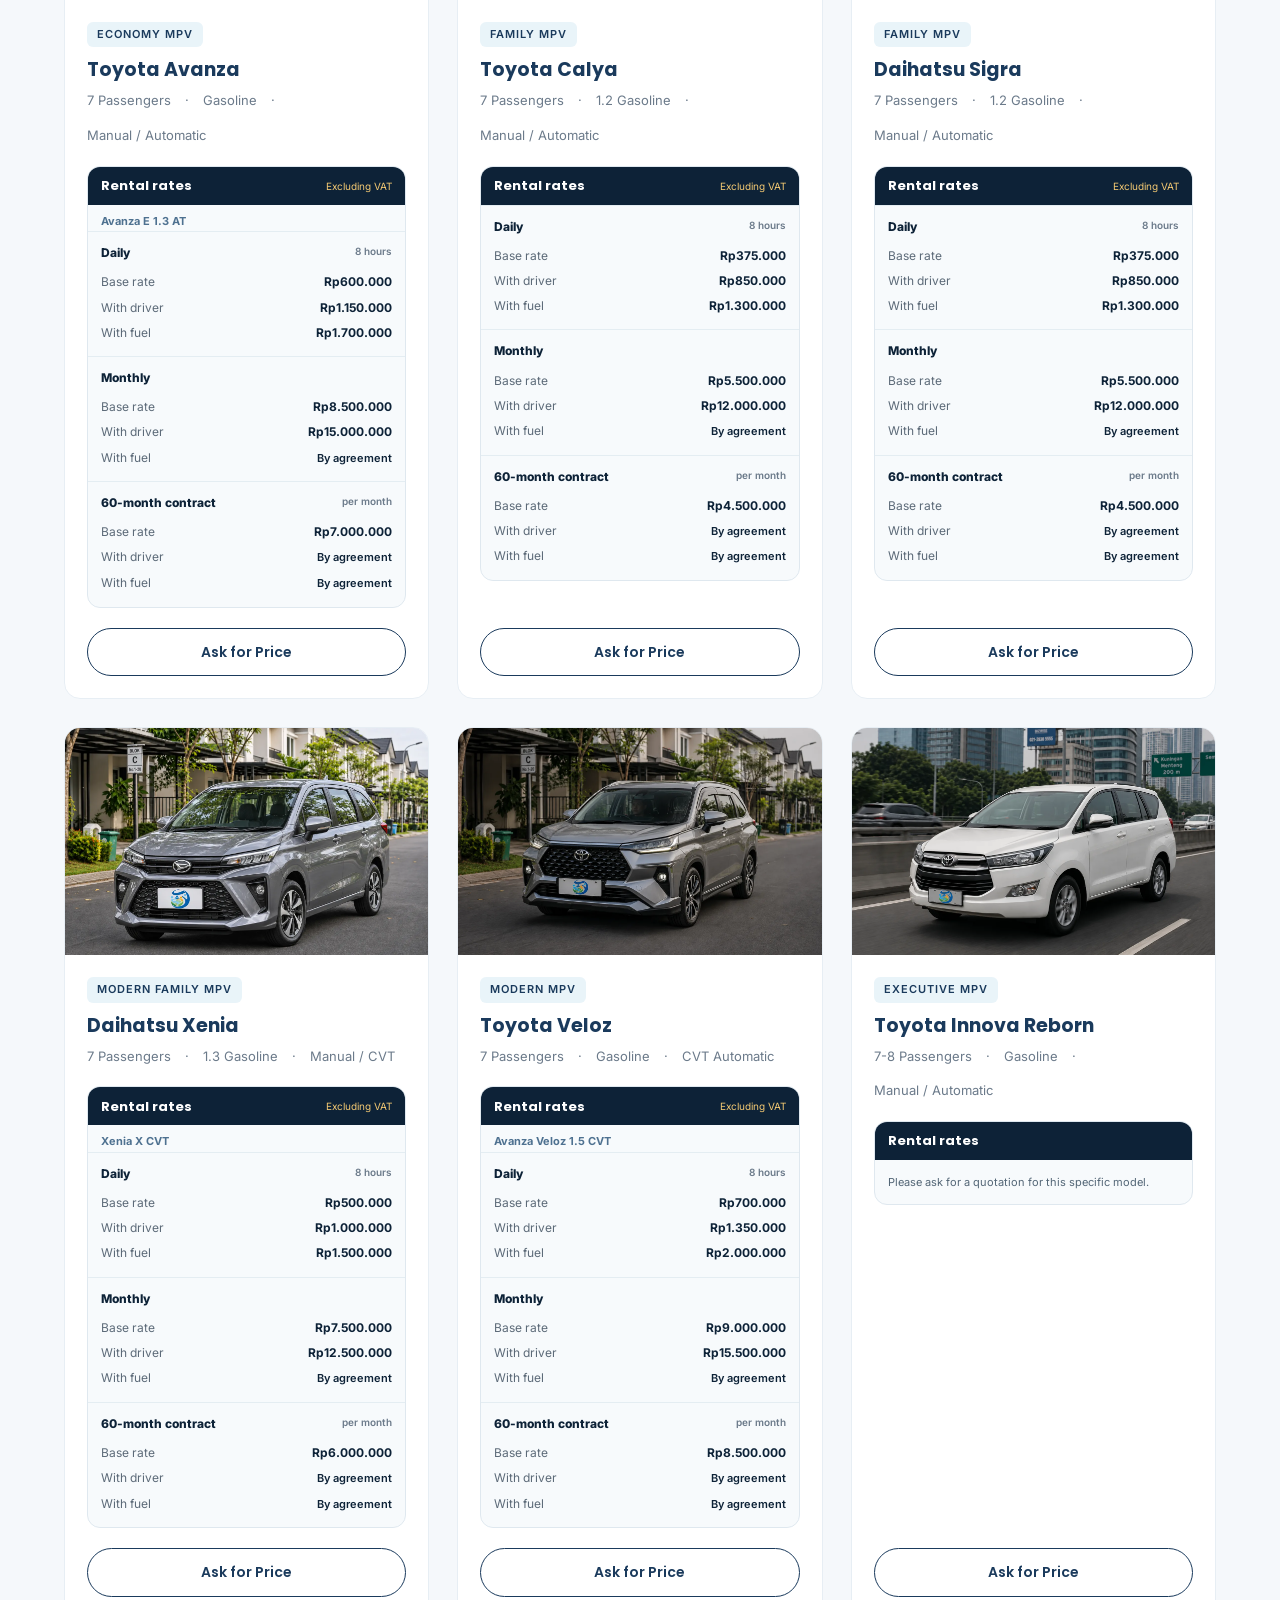
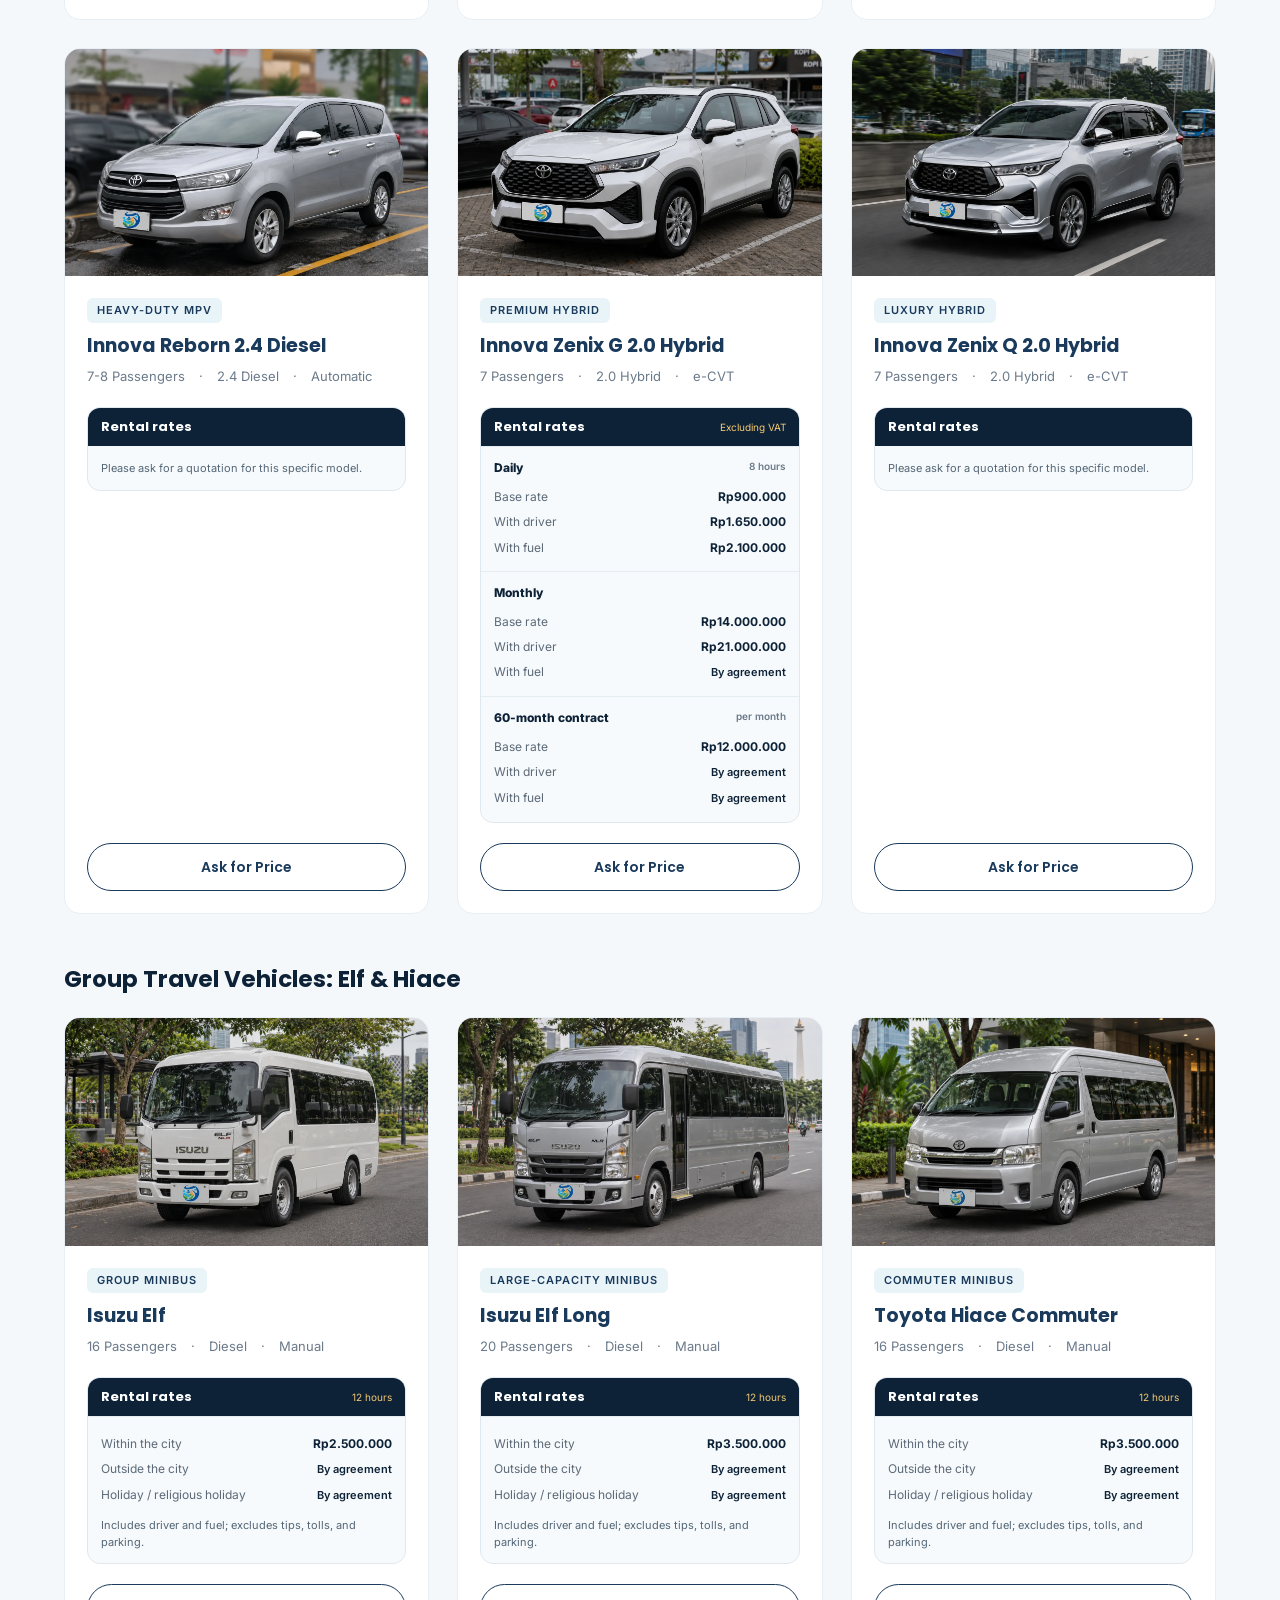
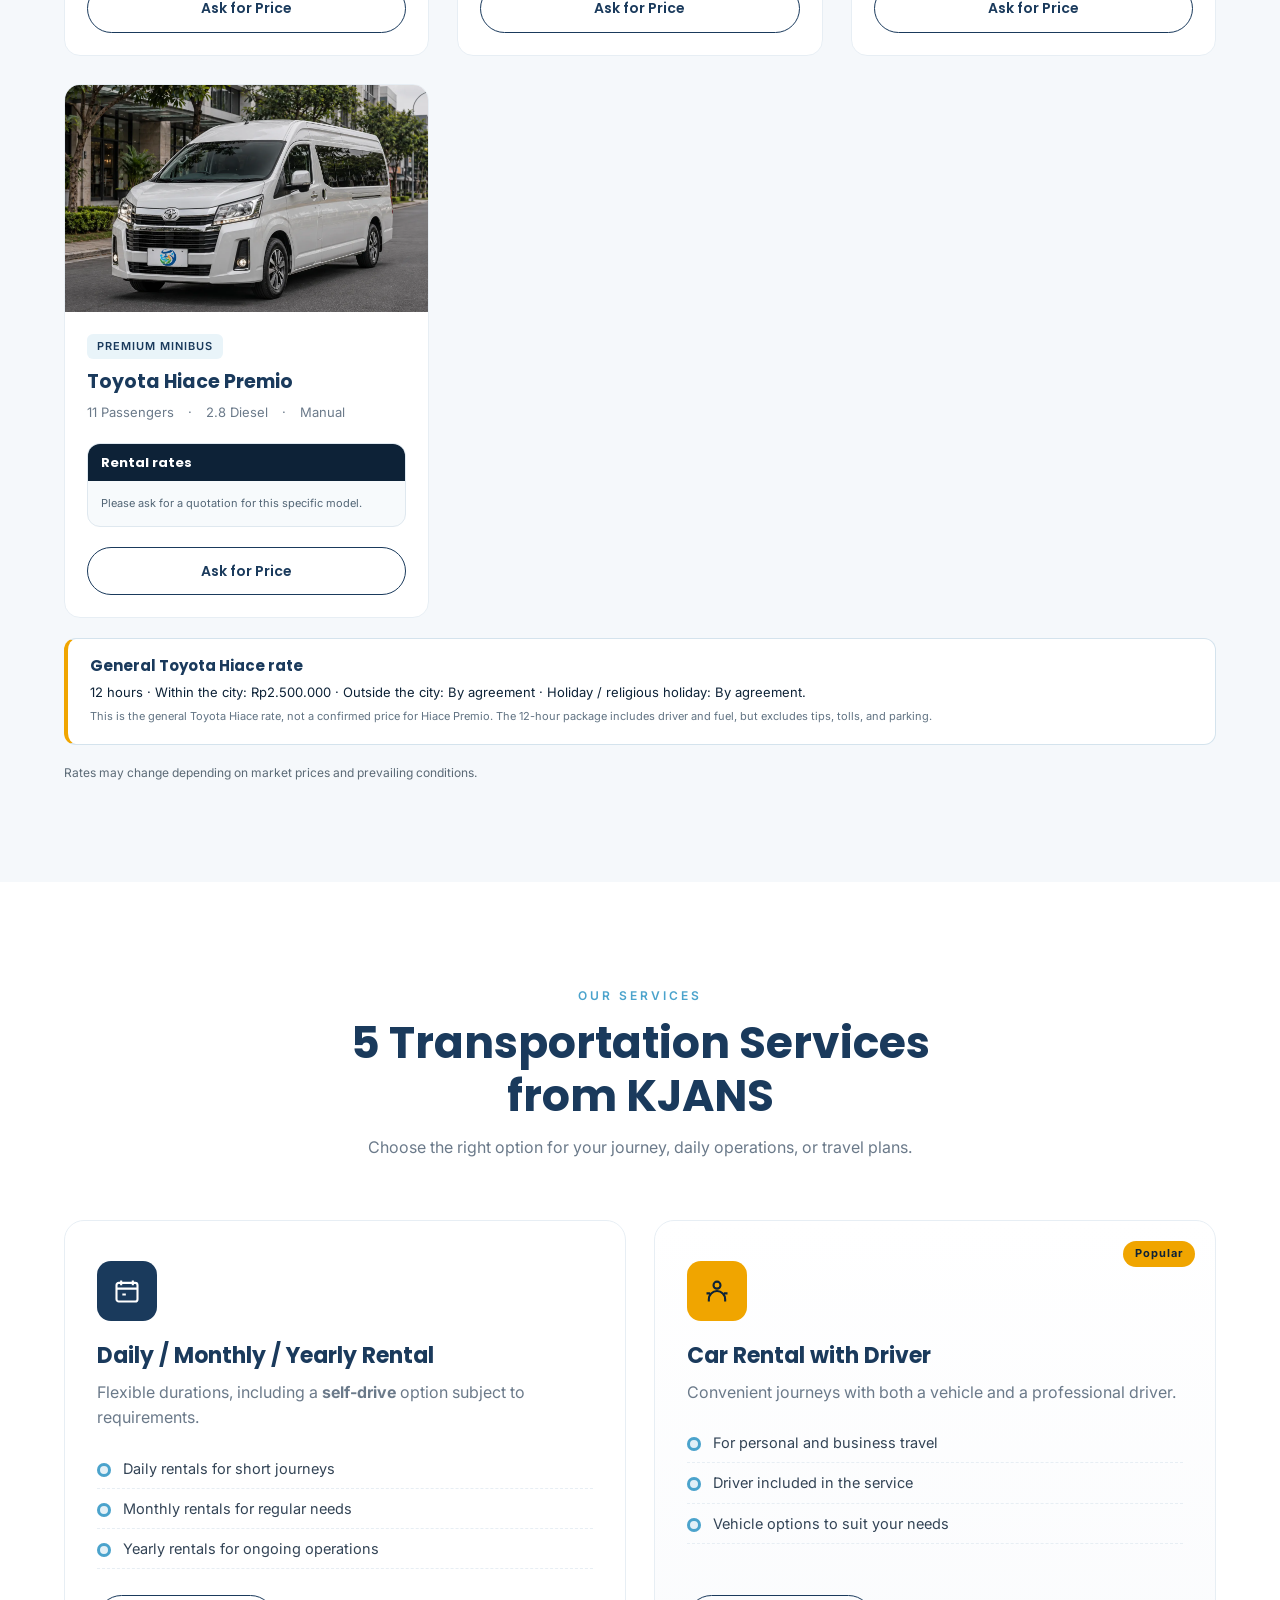
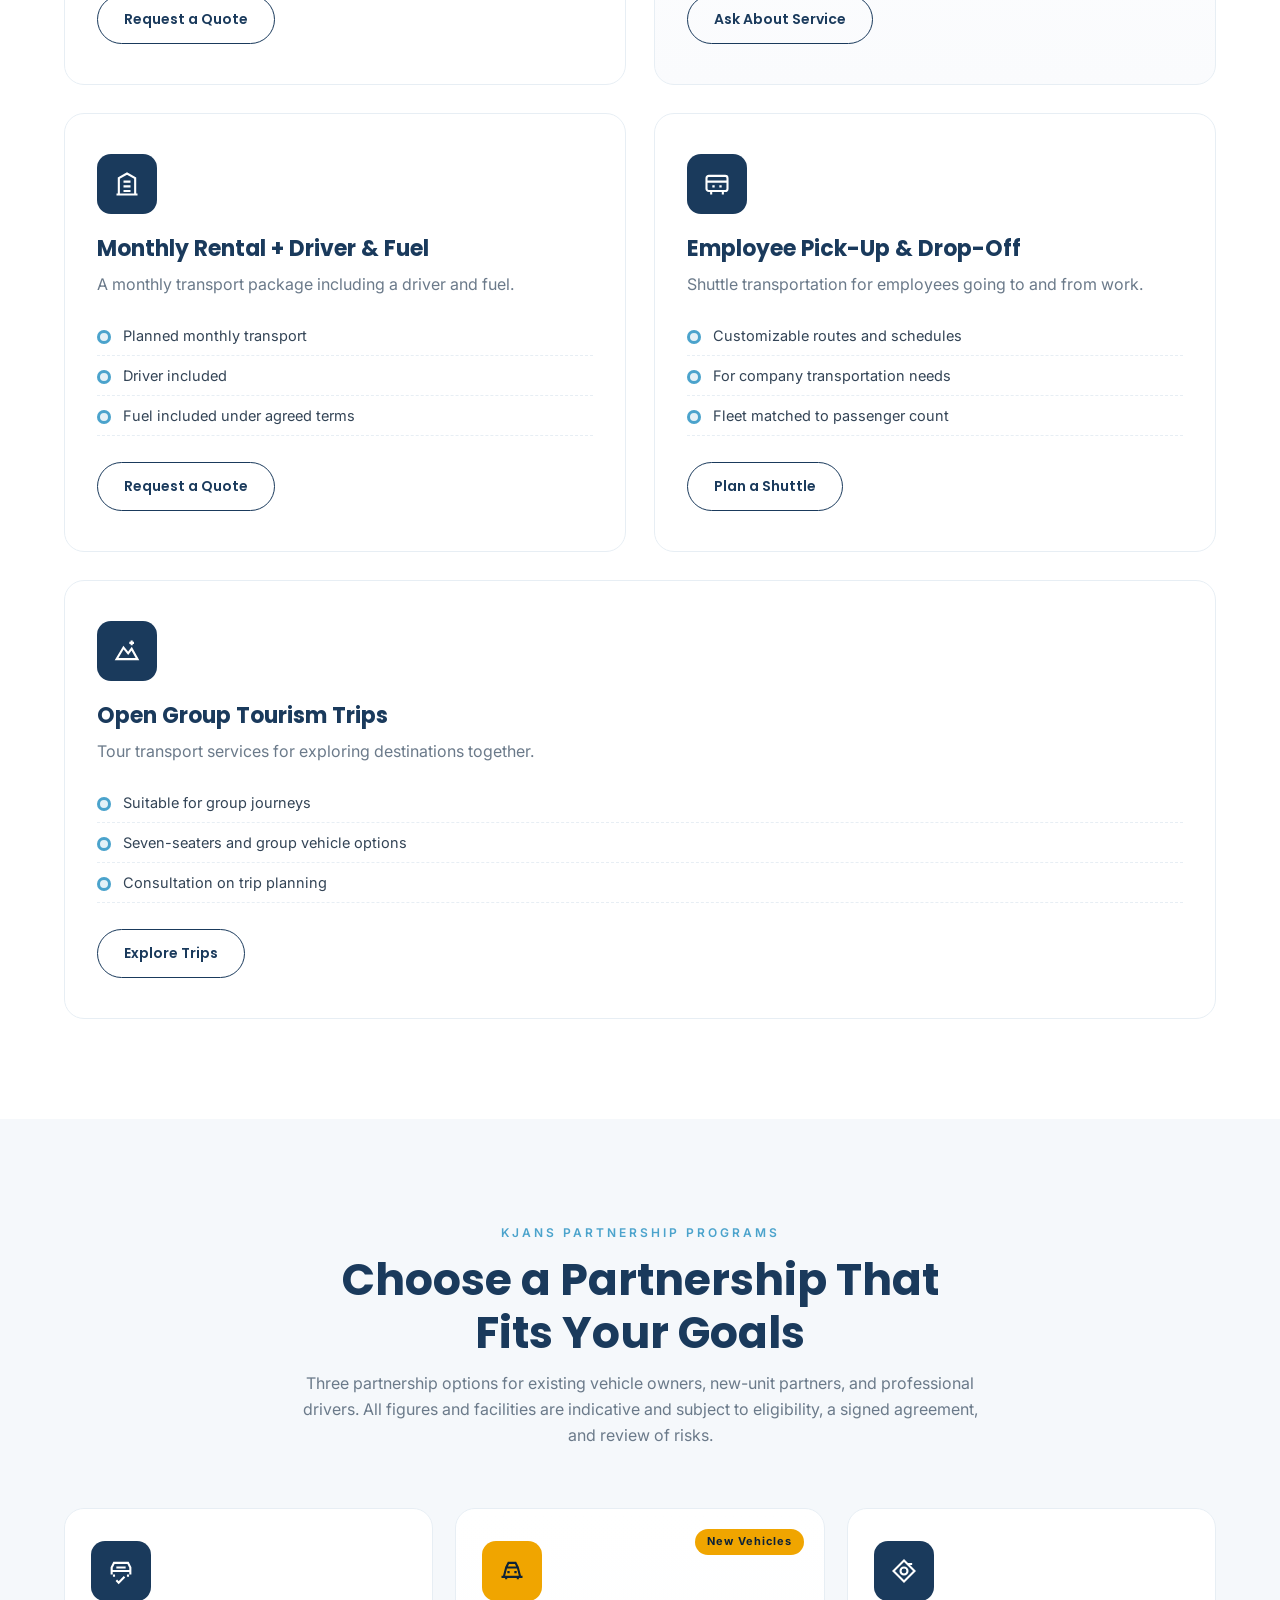
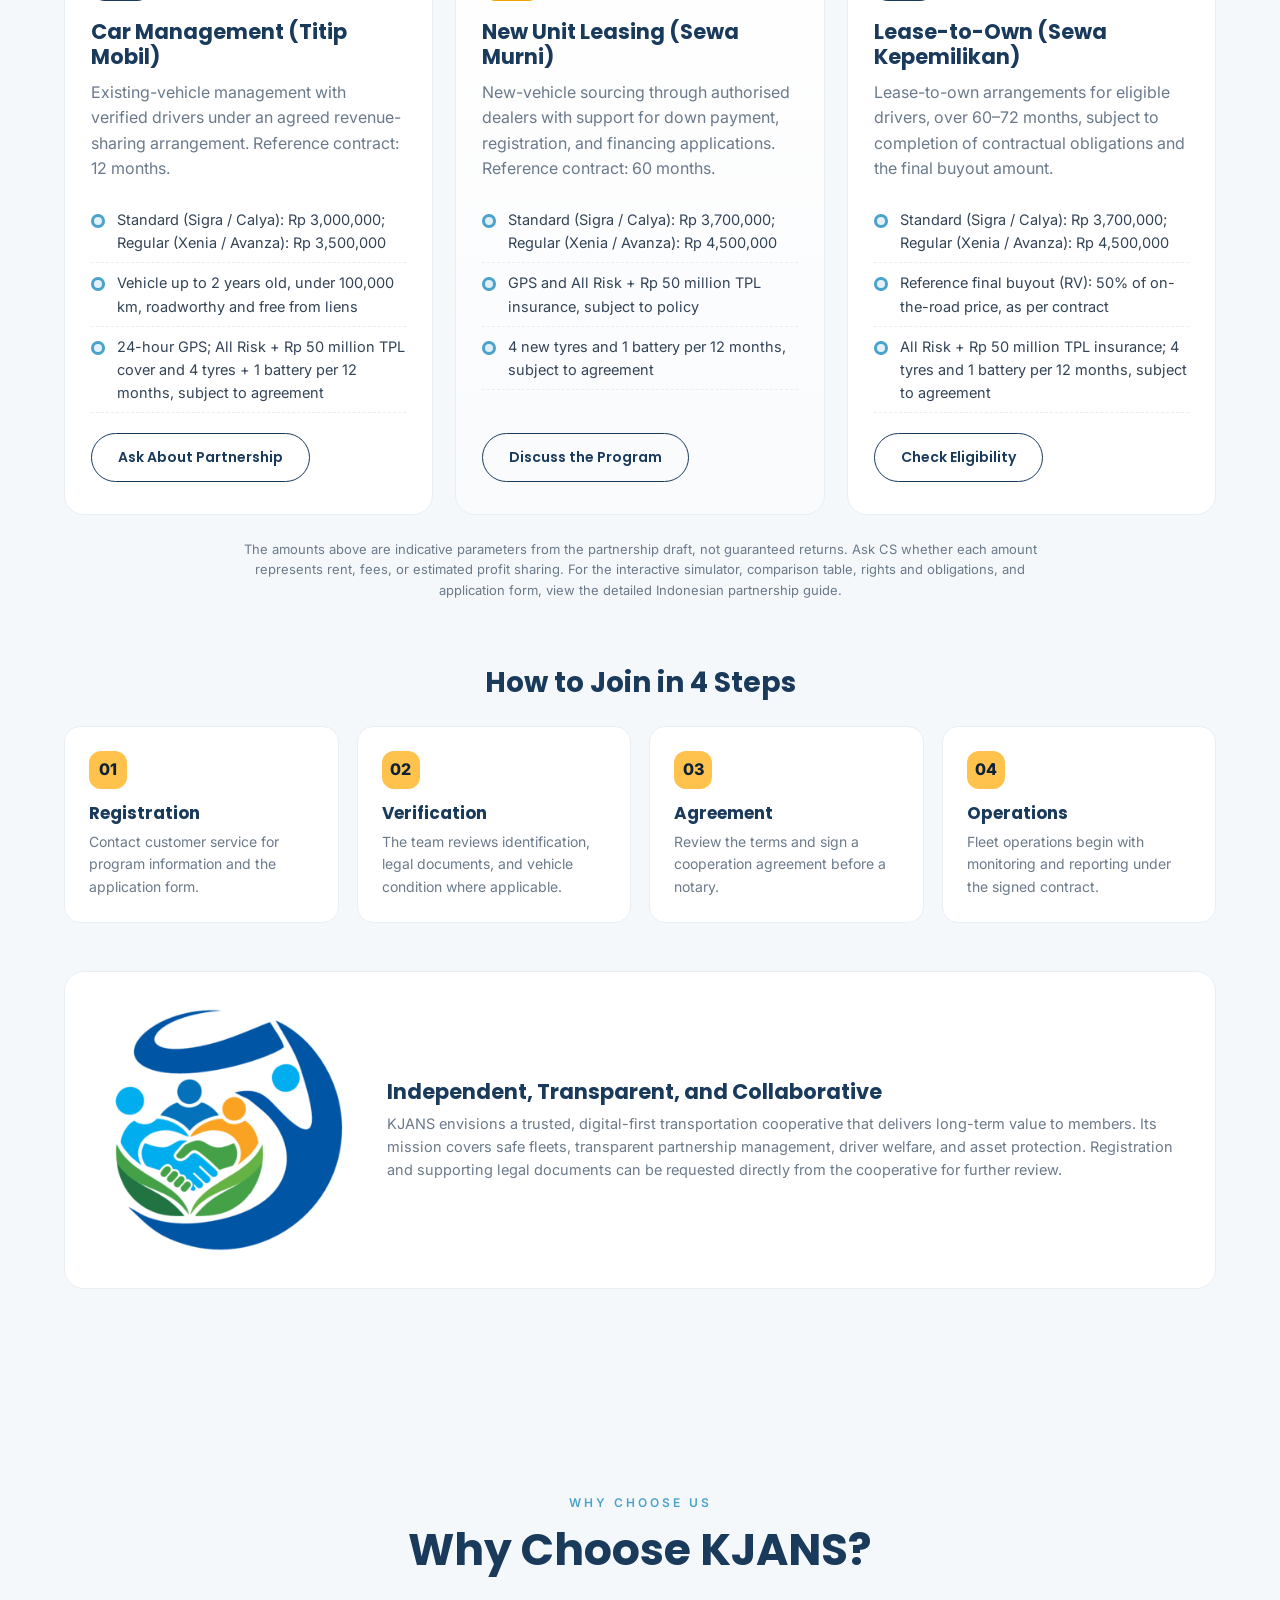
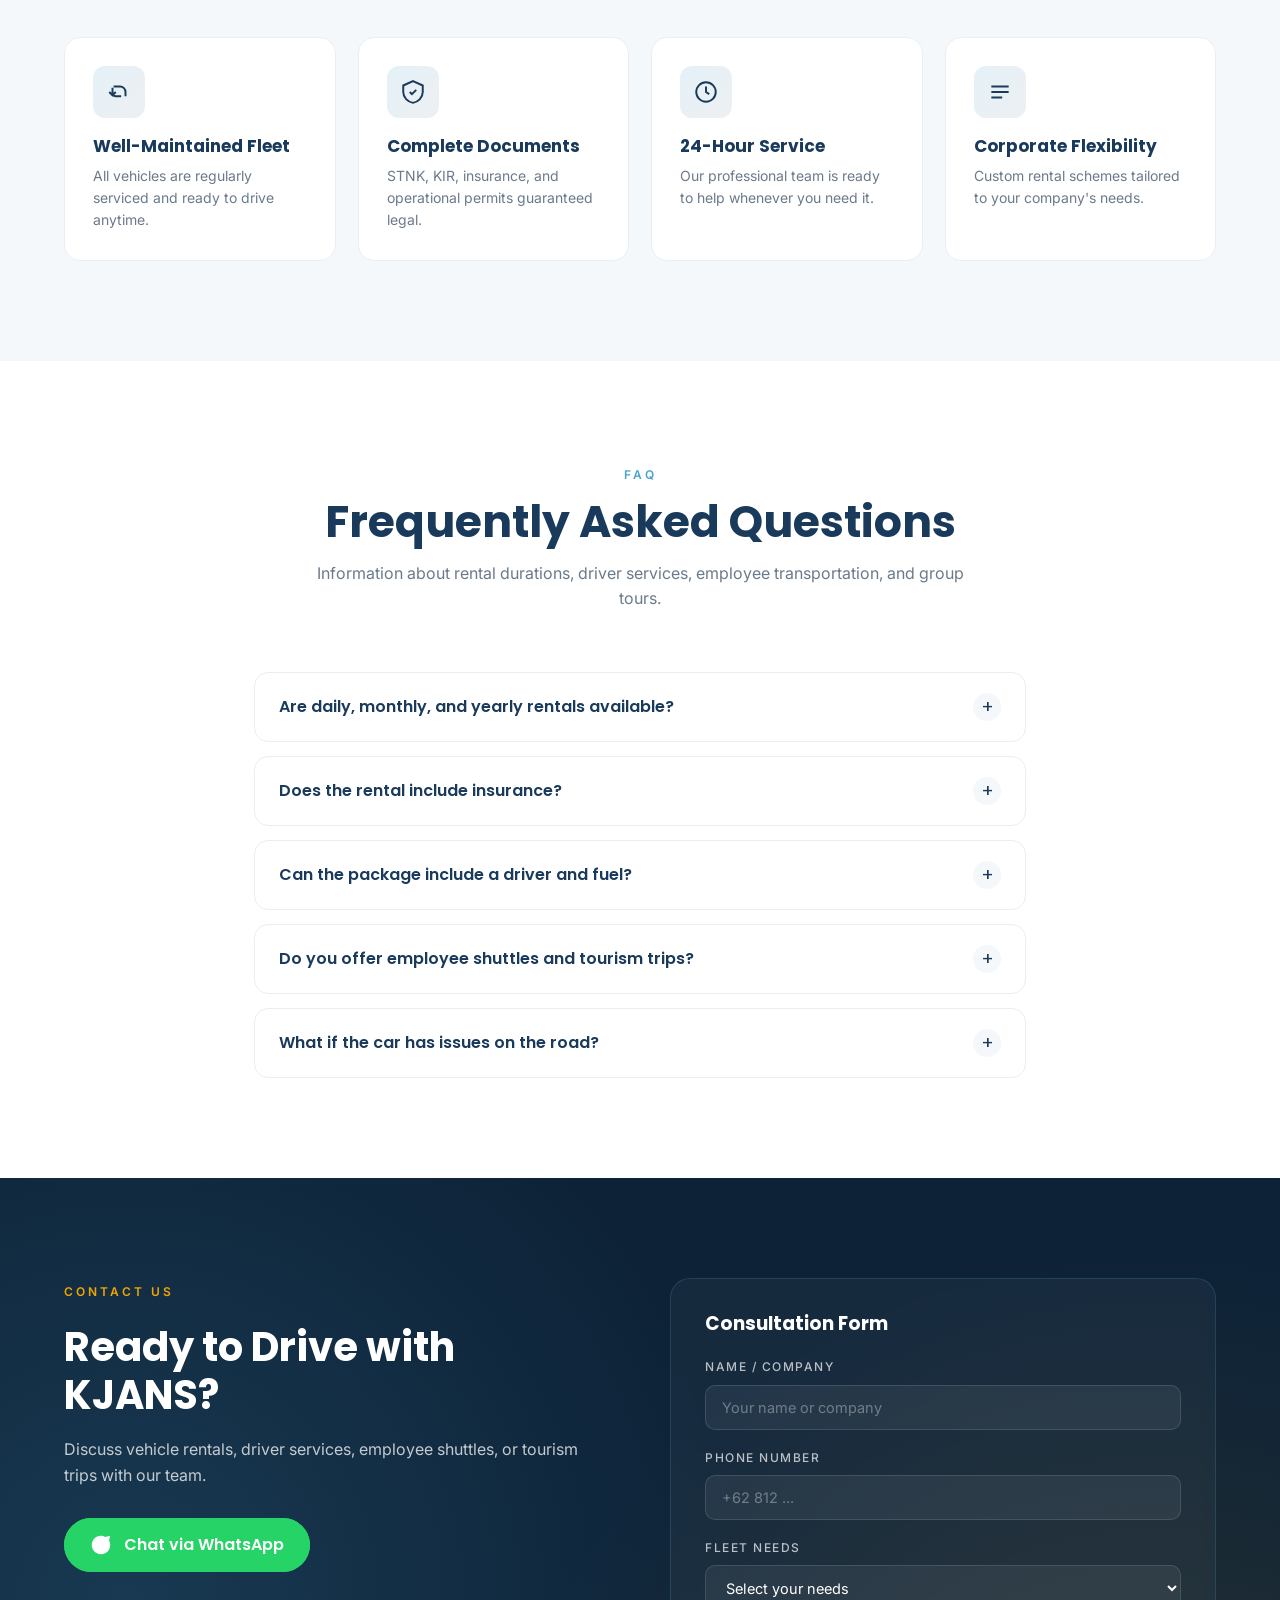
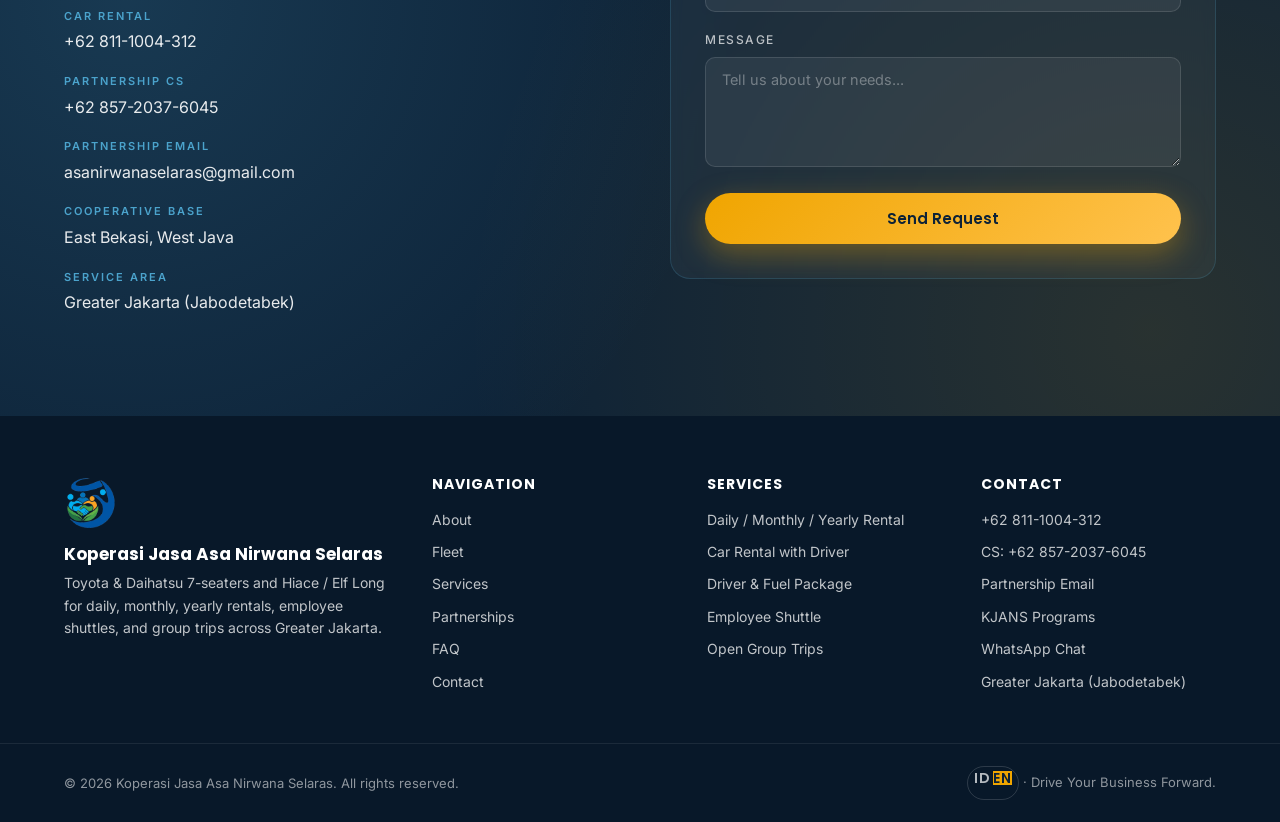
==== commit 5a24f23e: "Refresh social sharing thumbnail for WhatsApp previews" ====
--- a/en/index.html
+++ b/en/index.html
@@ -18,8 +18,9 @@
 
   <meta property="og:title" content="Asa Nirwana Selaras | Toyota, Daihatsu, Hiace &amp; Elf Rental" />
   <meta property="og:description" content="7-seater and group transport rentals. Daily, monthly, yearly, self-drive, with a driver, fuel packages, employee shuttles, and open group tourism trips." />
-  <meta property="og:image" content="https://asanirwanaselaras.com/images/og-asa-nirwana-selaras.jpg" />
-  <meta property="og:image:secure_url" content="https://asanirwanaselaras.com/images/og-asa-nirwana-selaras.jpg" />
+  <meta property="og:image" content="https://asanirwanaselaras.com/images/og-asa-nirwana-selaras-share-20261109.jpg" />
+  <meta property="og:image:secure_url" content="https://asanirwanaselaras.com/images/og-asa-nirwana-selaras-share-20261109.jpg" />
+  <meta property="og:image:url" content="https://asanirwanaselaras.com/images/og-asa-nirwana-selaras-share-20261109.jpg" />
   <meta property="og:image:type" content="image/jpeg" />
   <meta property="og:image:width" content="1200" />
   <meta property="og:image:height" content="630" />
@@ -33,7 +34,7 @@
   <meta name="twitter:card" content="summary_large_image" />
   <meta name="twitter:title" content="Asa Nirwana Selaras | Toyota, Daihatsu, Hiace &amp; Elf Rental" />
   <meta name="twitter:description" content="Daily, monthly, yearly car rentals, self-drive, driver and fuel packages, employee shuttle, and group tourism trips." />
-  <meta name="twitter:image" content="https://asanirwanaselaras.com/images/og-asa-nirwana-selaras.jpg" />
+  <meta name="twitter:image" content="https://asanirwanaselaras.com/images/og-asa-nirwana-selaras-share-20261109.jpg" />
   <meta name="twitter:image:alt" content="Corporate Car Rental Jakarta - Koperasi Jasa Asa Nirwana Selaras" />
 
   <link rel="icon" type="image/x-icon" href="/favicon.ico?v=2" />
@@ -57,7 +58,7 @@
         "description": "Toyota and Daihatsu 7-seater, Hiace / Elf Long rentals in Jakarta. Daily, monthly, yearly, self-drive, with a driver, driver and fuel packages, employee shuttles, and tourism trips.",
         "url": "https://asanirwanaselaras.com/en/",
         "logo": "https://asanirwanaselaras.com/images/karansa-symbol.webp",
-        "image": "https://asanirwanaselaras.com/images/og-asa-nirwana-selaras.jpg",
+        "image": "https://asanirwanaselaras.com/images/og-asa-nirwana-selaras-share-20261109.jpg",
         "telephone": "+62-852-2200-5585",
         "priceRange": "$$",
         "currenciesAccepted": "IDR",
